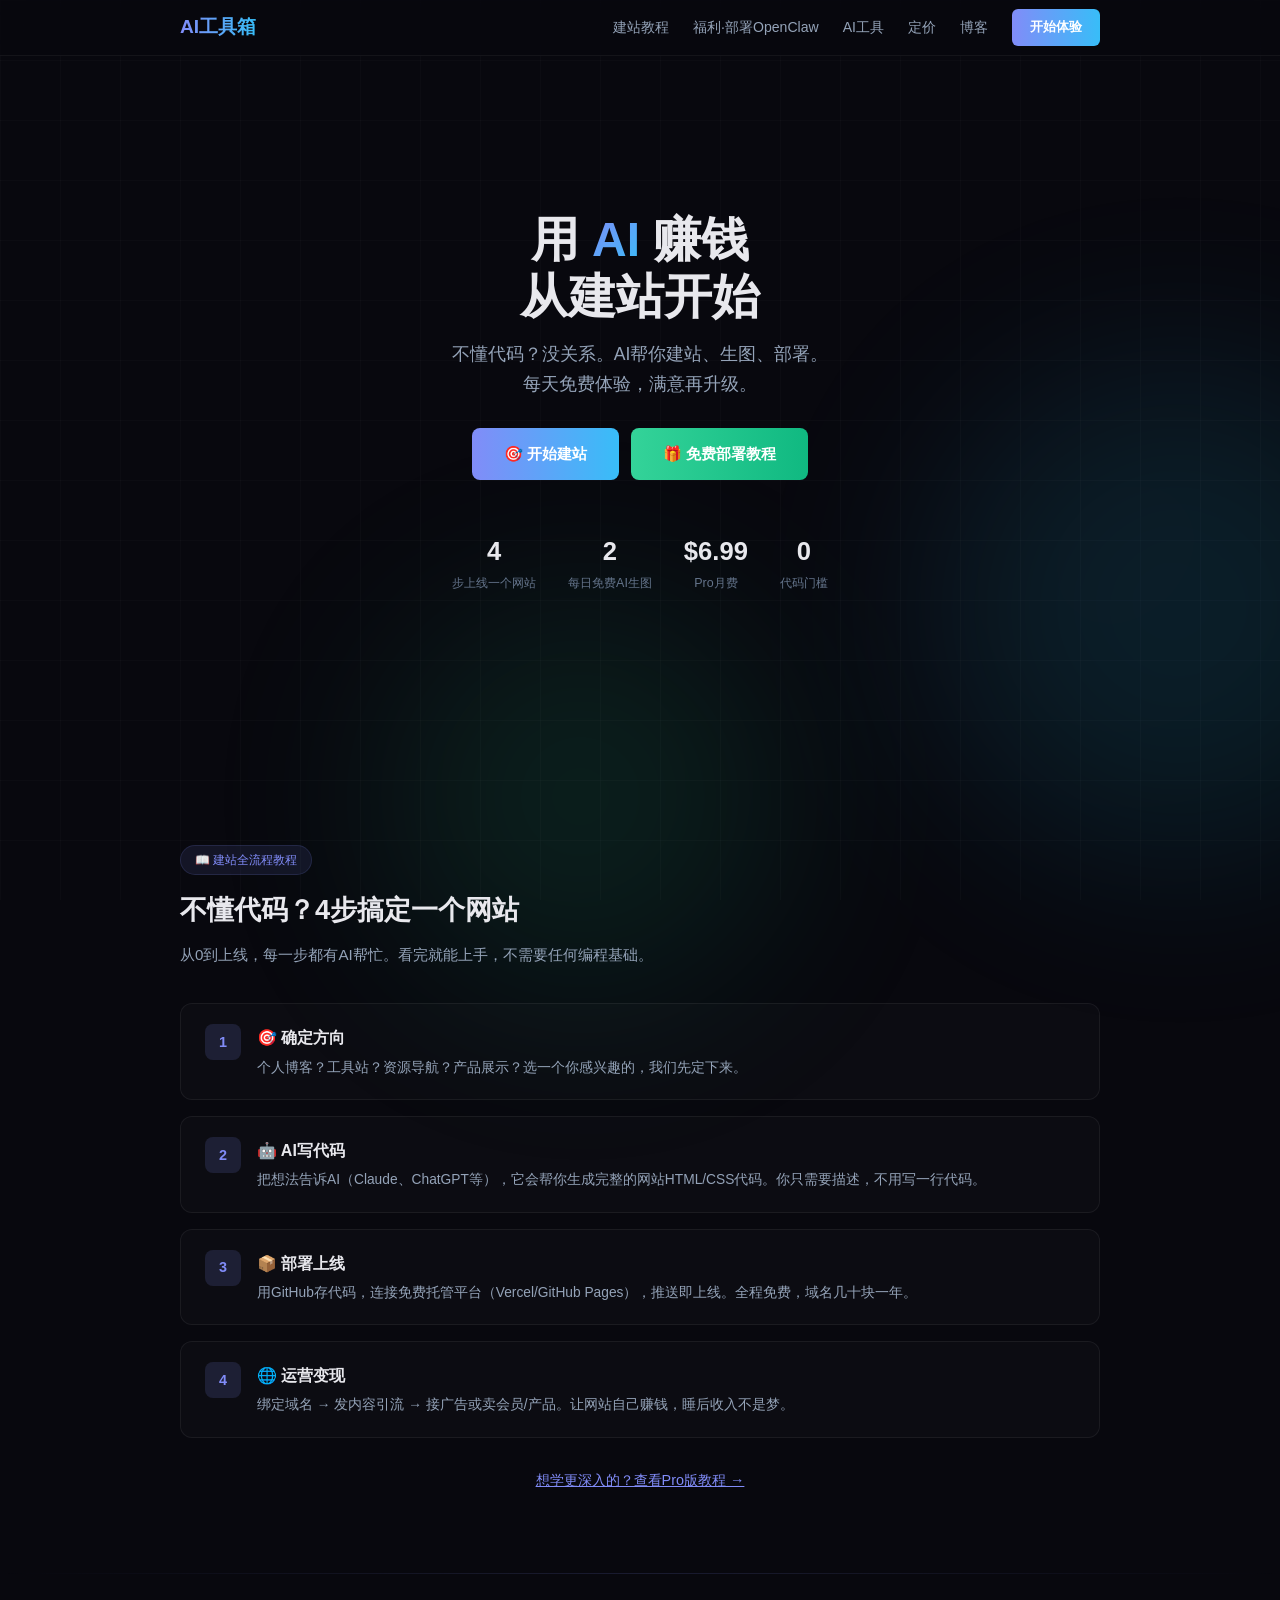
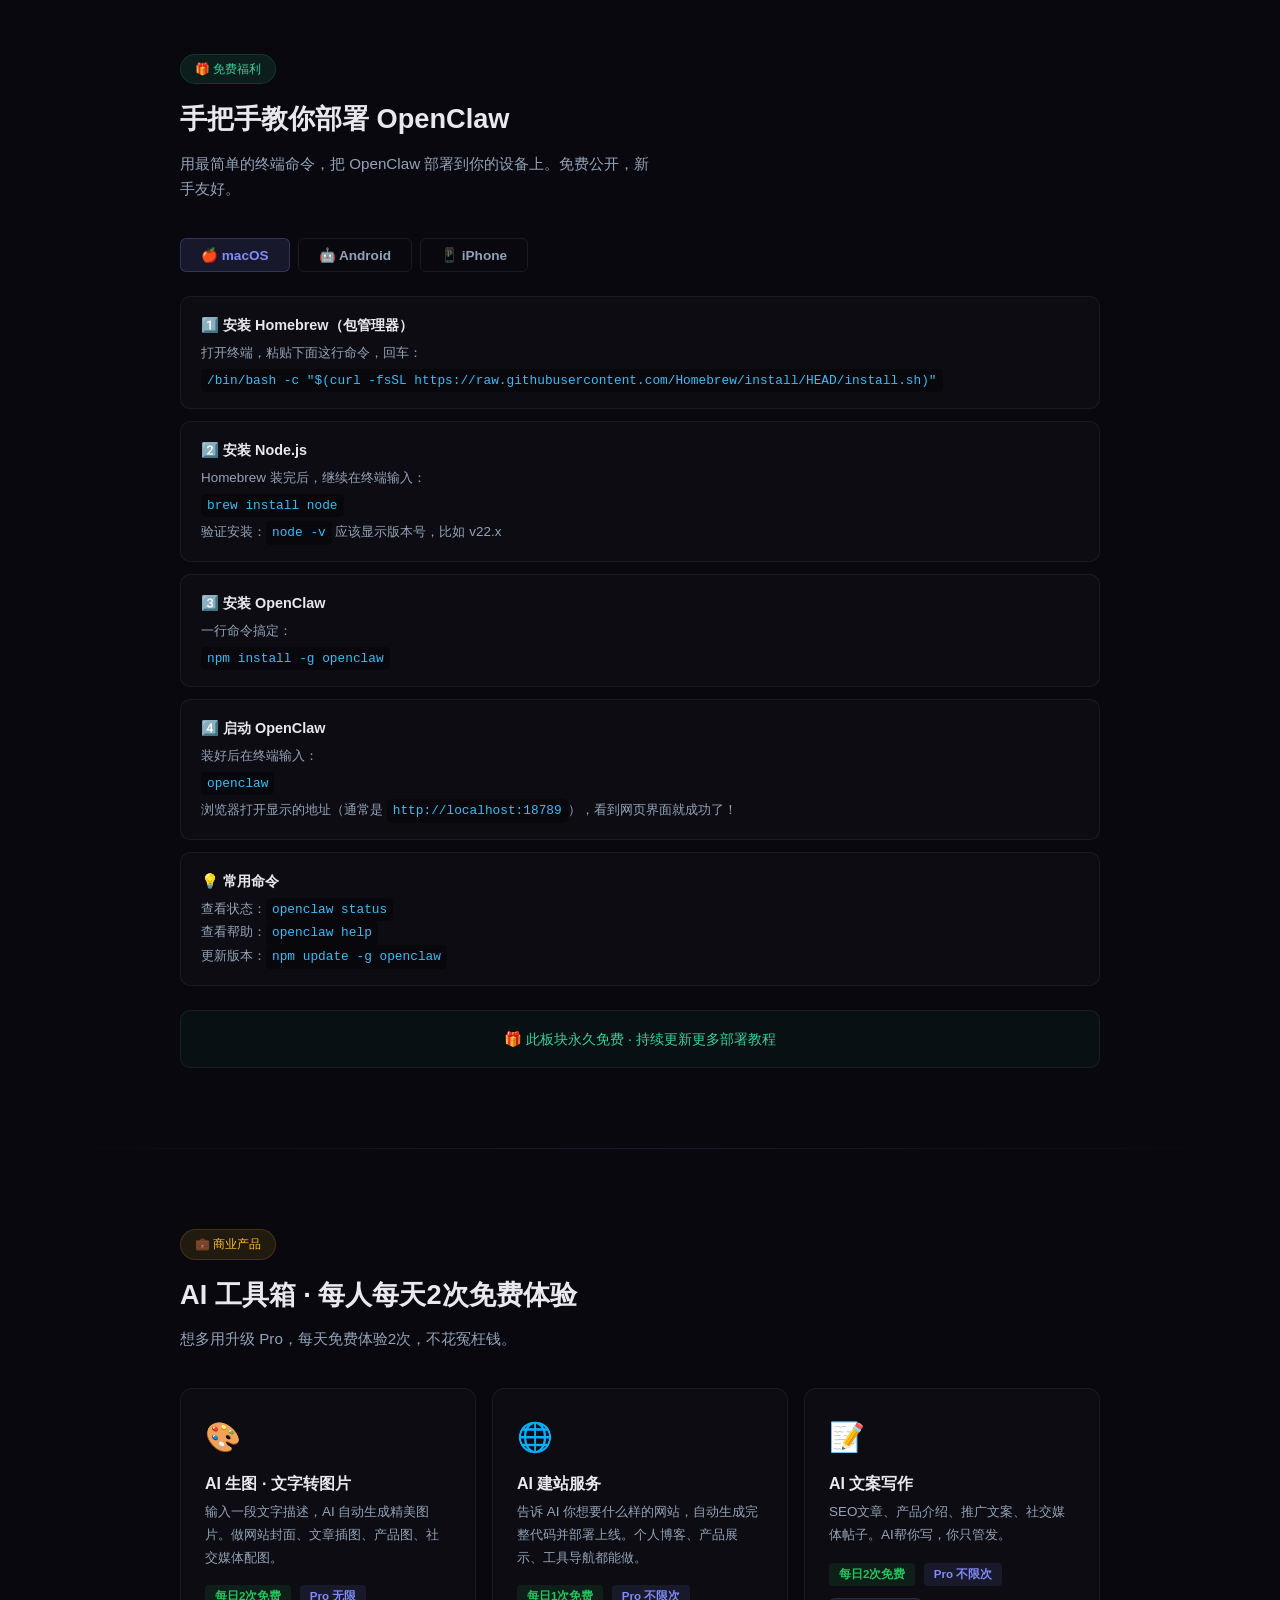
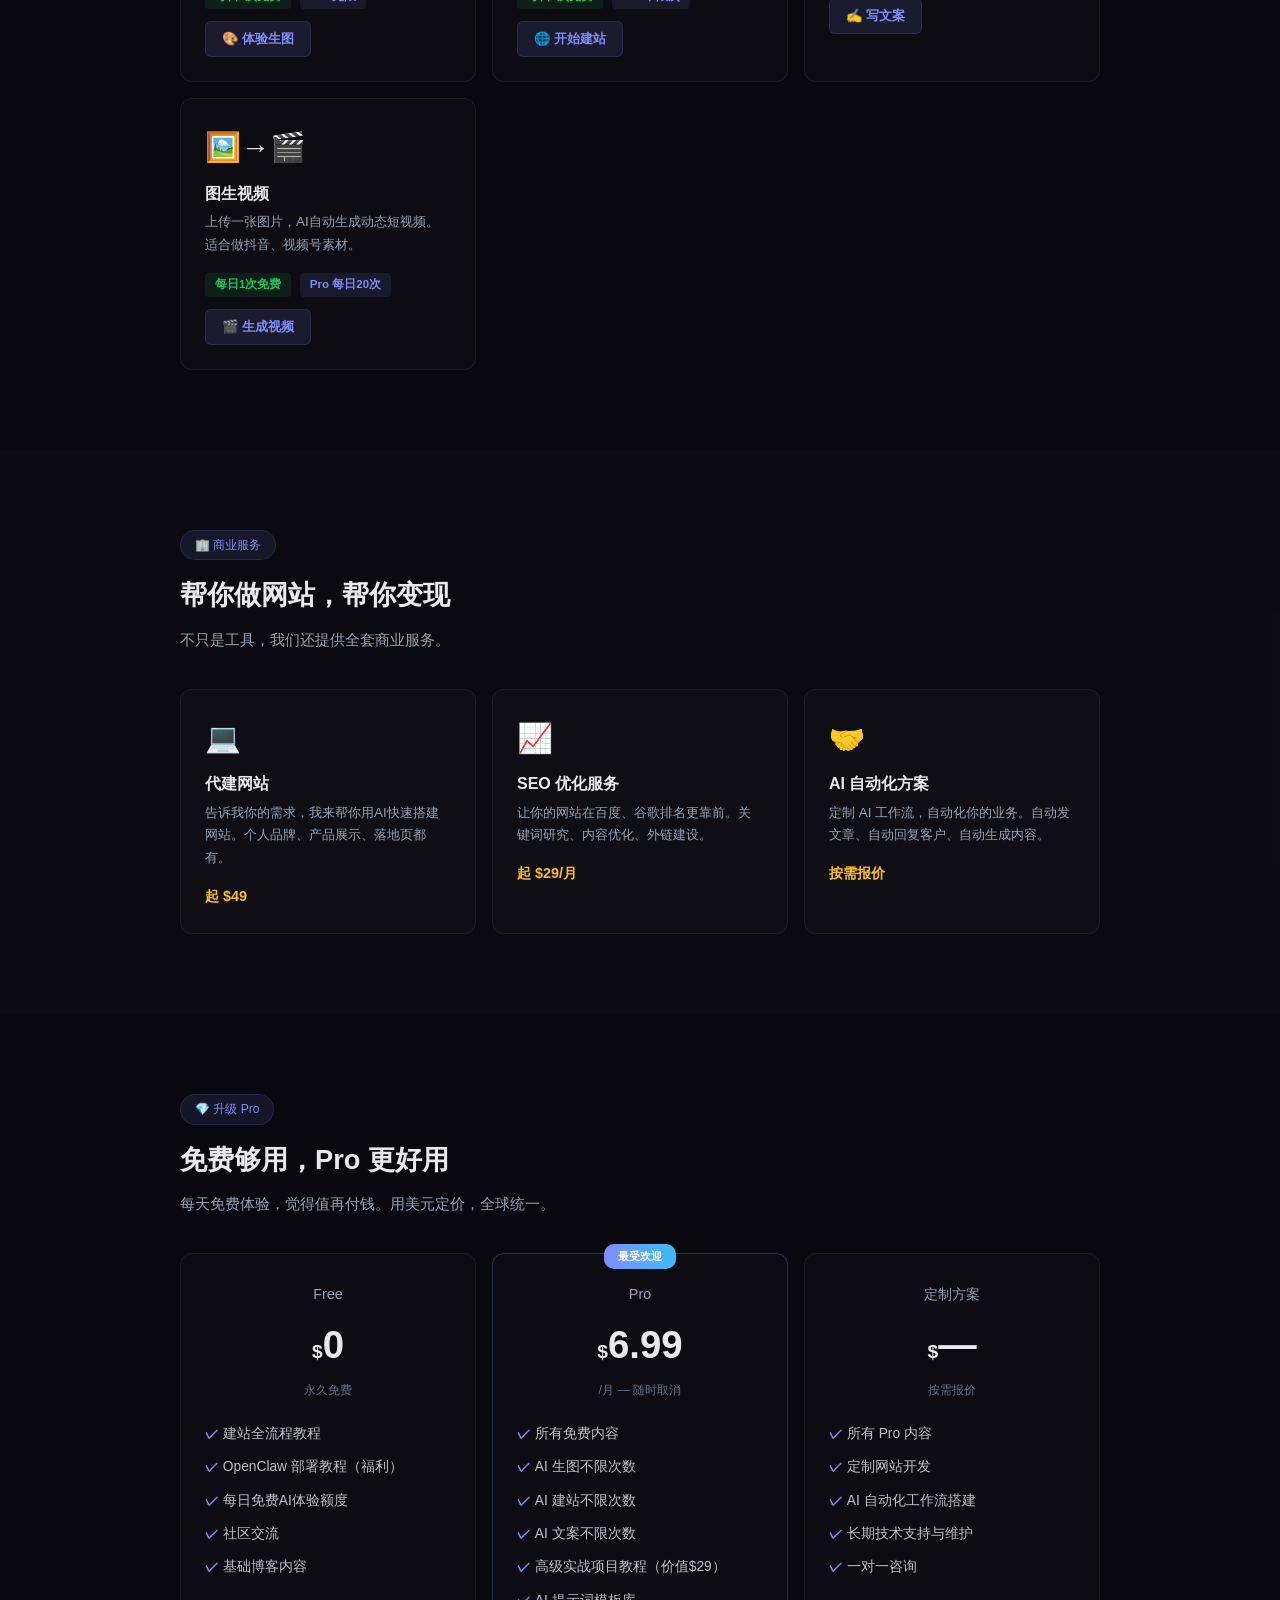
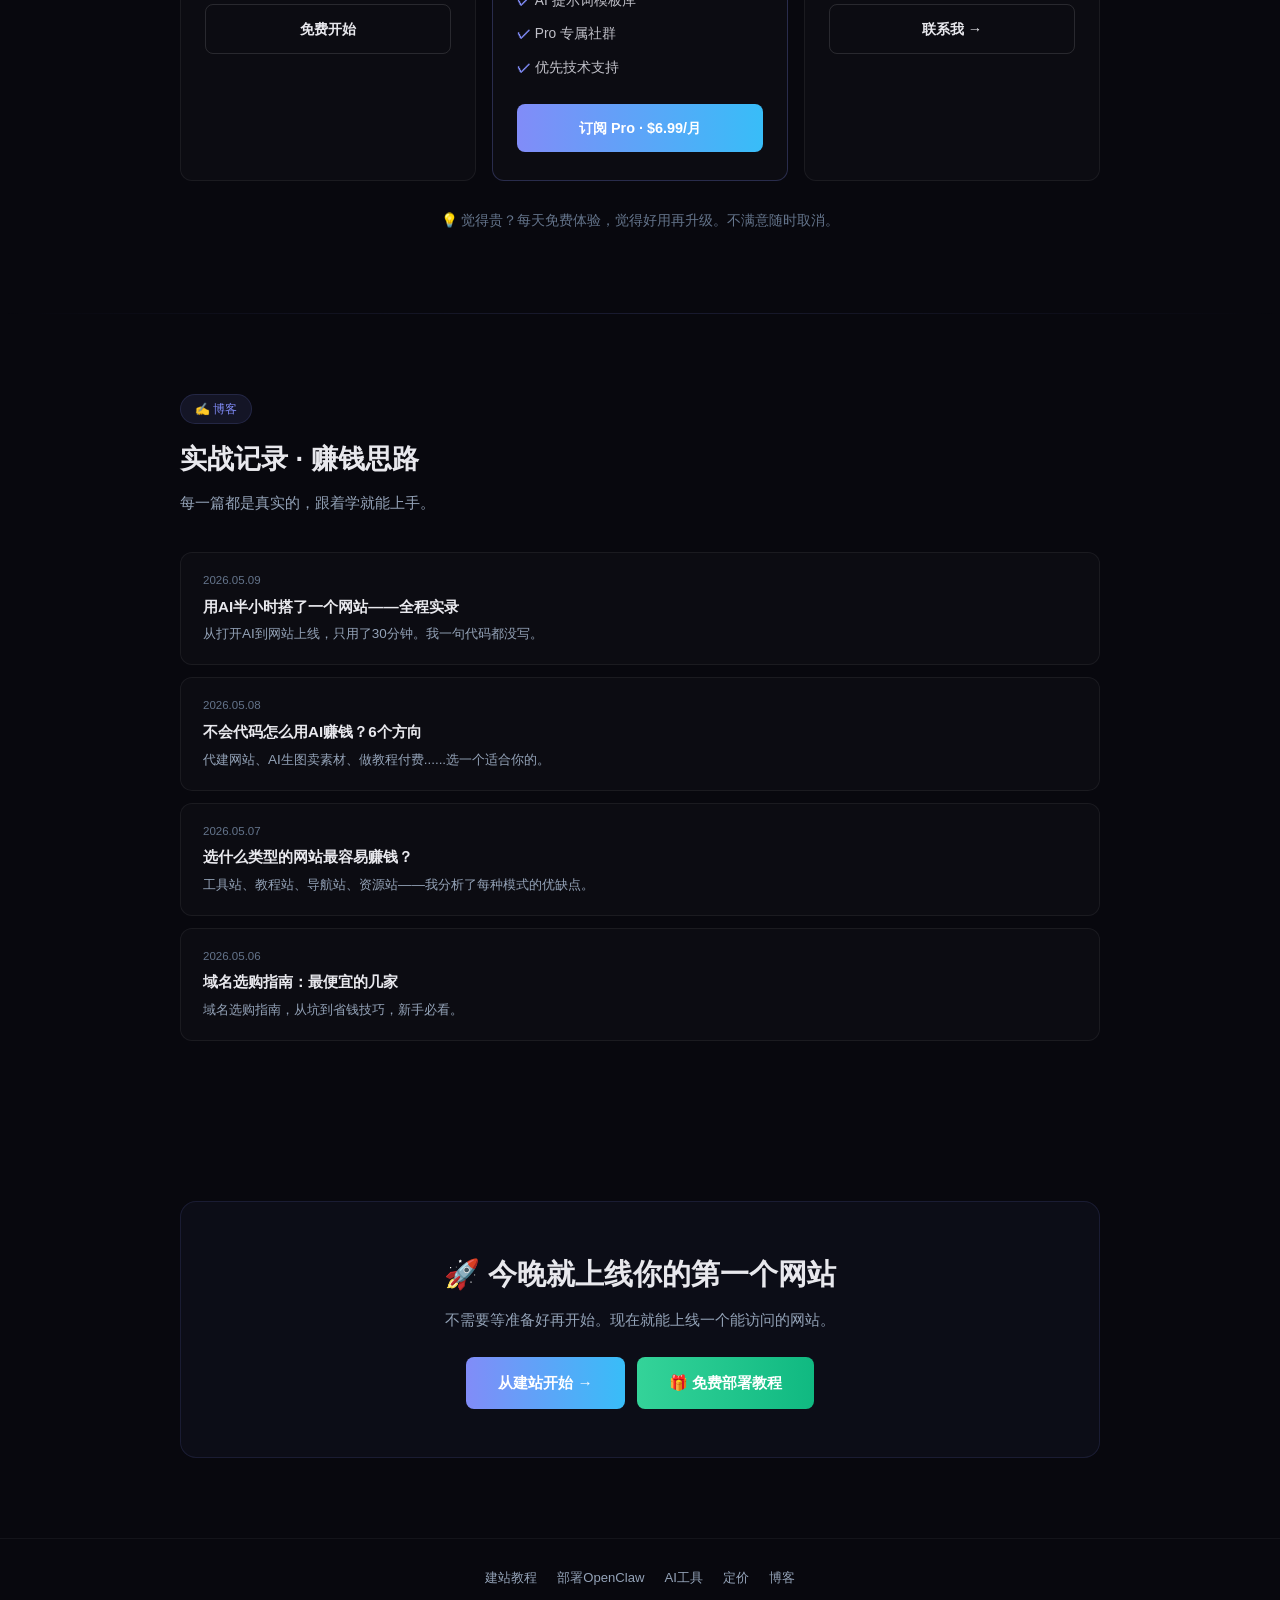
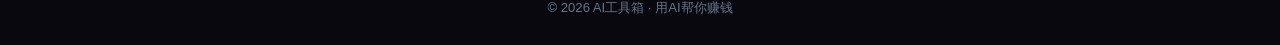
==== index.html @ cc139e33 "🚀 全面改版：多板块产品站 + 免费OpenClaw教程 + AI生图工具 + $6.99定价" ====
<!DOCTYPE html>
<html lang="zh-CN">
<head>
    <meta charset="UTF-8" />
    <meta name="viewport" content="width=device-width, initial-scale=1.0" />
    <title>AI工具箱 - 建站·生图·部署，AI帮你搞定</title>
    <meta name="description" content="用AI做网站、AI生图、部署教程。不懂代码也能搞，每天免费体验。" />
    <style>
        * { margin:0; padding:0; box-sizing:border-box; }
        html { scroll-behavior:smooth; }
        body {
            font-family: -apple-system, BlinkMacSystemFont, "Segoe UI", Roboto, sans-serif;
            background: #08080e;
            color: #e8e8ed;
            line-height: 1.7;
            overflow-x: hidden;
        }

        /* ===== PARALLAX BG ===== */
        .parallax-layer {
            position: fixed; top:0; left:0; right:0; bottom:0;
            z-index: -1;
            pointer-events: none;
        }
        .parallax-layer .bg-orb {
            position: absolute;
            border-radius: 50%;
            filter: blur(100px);
            opacity: 0.12;
            transition: transform 0.1s ease-out;
        }
        .parallax-layer .bg-orb:nth-child(1) {
            width: 600px; height: 600px;
            background: linear-gradient(135deg, #818cf8, #6366f1);
            top: -200px; left: -200px;
        }
        .parallax-layer .bg-orb:nth-child(2) {
            width: 500px; height: 500px;
            background: linear-gradient(135deg, #38bdf8, #06b6d4);
            top: 40%; right: -150px;
        }
        .parallax-layer .bg-orb:nth-child(3) {
            width: 400px; height: 400px;
            background: linear-gradient(135deg, #34d399, #10b981);
            bottom: -100px; left: 30%;
        }
        .parallax-layer .bg-grid {
            position: absolute;
            inset: 0;
            background-image:
                linear-gradient(rgba(255,255,255,0.02) 1px, transparent 1px),
                linear-gradient(90deg, rgba(255,255,255,0.02) 1px, transparent 1px);
            background-size: 60px 60px;
        }

        .container { max-width: 960px; margin:0 auto; padding:0 20px; }

        /* ===== NAV ===== */
        nav {
            position:fixed; top:0; left:0; right:0; z-index:100;
            background: rgba(8,8,14,0.8); backdrop-filter:blur(14px);
            border-bottom: 1px solid rgba(255,255,255,0.05);
            height: 56px; display:flex; align-items:center;
        }
        nav .container { display:flex; justify-content:space-between; align-items:center; width:100%; }
        .logo {
            font-size:1.2rem; font-weight:700;
            background:linear-gradient(90deg,#818cf8,#38bdf8);
            -webkit-background-clip:text; -webkit-text-fill-color:transparent;
        }
        .nav-toggle { display:none; background:none; border:none; color:#e8e8ed; font-size:1.4rem; cursor:pointer; }
        nav .links { display:flex; gap:24px; align-items:center; }
        nav .links a {
            color:#94a3b8; text-decoration:none; font-size:.88rem; transition:color .2s;
        }
        nav .links a:hover { color:#e8e8ed; }
        nav .links .btn-sm {
            background:linear-gradient(90deg,#818cf8,#38bdf8); color:#fff;
            padding:7px 18px; border-radius:6px; font-weight:600; font-size:.82rem;
        }

        /* ===== HERO ===== */
        .hero {
            min-height: 85vh;
            display:flex; align-items:center; justify-content:center;
            text-align:center;
            padding: 100px 0 60px;
        }
        .hero h1 {
            font-size: 3rem; font-weight:800; line-height:1.2;
            max-width:700px; margin:0 auto 14px;
        }
        .hero h1 span {
            background:linear-gradient(135deg,#818cf8,#38bdf8);
            -webkit-background-clip:text; -webkit-text-fill-color:transparent;
        }
        .hero p {
            font-size:1.1rem; color:#94a3b8;
            max-width:520px; margin:0 auto 28px;
        }
        .hero .btns { display:flex; gap:12px; justify-content:center; flex-wrap:wrap; }
        .btn-primary {
            background:linear-gradient(90deg,#818cf8,#38bdf8); color:#fff;
            padding:13px 32px; border-radius:8px; text-decoration:none;
            font-weight:600; font-size:.95rem; display:inline-block;
            transition:opacity .2s,transform .15s; border:none; cursor:pointer;
        }
        .btn-primary:hover { opacity:.9; transform:translateY(-1px); }
        .btn-outline {
            border:1px solid rgba(255,255,255,.12); color:#e8e8ed;
            padding:13px 32px; border-radius:8px; text-decoration:none;
            font-weight:600; font-size:.95rem; display:inline-block;
            transition:border-color .2s;
        }
        .btn-outline:hover { border-color:rgba(129,140,248,.4); }
        .btn-green {
            background:linear-gradient(90deg,#34d399,#10b981); color:#fff;
            padding:13px 32px; border-radius:8px; text-decoration:none;
            font-weight:600; font-size:.95rem; display:inline-block;
            transition:opacity .2s,transform .15s;
        }
        .btn-green:hover { opacity:.9; transform:translateY(-1px); }

        .hero-hint {
            margin-top:50px;
            display:flex; gap:32px; justify-content:center; flex-wrap:wrap;
        }
        .hero-hint div { text-align:center; }
        .hero-hint .num { font-size:1.6rem; font-weight:700; }
        .hero-hint .lbl { font-size:.78rem; color:#64748b; }

        /* ===== SECTIONS ===== */
        section { padding:80px 0; }
        .section-tag {
            display:inline-block;
            background:rgba(129,140,248,.1); border:1px solid rgba(129,140,248,.15);
            color:#818cf8; padding:4px 14px; border-radius:16px;
            font-size:.75rem; margin-bottom:12px;
        }
        .section-tag.green {
            background:rgba(52,211,153,.1); border-color:rgba(52,211,153,.15);
            color:#34d399;
        }
        .section-tag.amber {
            background:rgba(251,191,36,.1); border-color:rgba(251,191,36,.15);
            color:#fbbf24;
        }
        .section-title { font-size:1.7rem; font-weight:700; margin-bottom:8px; }
        .section-sub { color:#94a3b8; font-size:.95rem; max-width:480px; margin-bottom:36px; }

        /* ===== TUTORIAL STEPS ===== */
        .tut-steps { display:flex; flex-direction:column; gap:16px; }
        .tut-step {
            display:flex; gap:16px; align-items:flex-start;
            background:rgba(255,255,255,.02);
            border:1px solid rgba(255,255,255,.06);
            border-radius:12px; padding:20px 24px;
            transition:border-color .25s;
        }
        .tut-step:hover { border-color:rgba(129,140,248,.25); }
        .tut-step .step-num {
            width:36px; height:36px; min-width:36px;
            display:flex; align-items:center; justify-content:center;
            background:rgba(129,140,248,.15); color:#818cf8;
            border-radius:8px; font-weight:700; font-size:.9rem;
        }
        .tut-step .step-body h3 { font-size:1rem; margin-bottom:4px; }
        .tut-step .step-body p { font-size:.86rem; color:#94a3b8; }

        /* ===== FREE OPENCLAW SECTION ===== */
        .platform-tabs {
            display:flex; gap:8px; margin-bottom:24px;
        }
        .platform-tab {
            padding:8px 20px; border-radius:6px; cursor:pointer;
            border:1px solid rgba(255,255,255,.08);
            color:#94a3b8; font-size:.85rem; font-weight:600;
            background:transparent; transition:all .2s;
        }
        .platform-tab.active {
            background:rgba(129,140,248,.12);
            border-color:rgba(129,140,248,.25);
            color:#818cf8;
        }
        .platform-tab:hover { border-color:rgba(129,140,248,.2); }
        .platform-content { display:none; }
        .platform-content.active { display:block; }

        .guide-step {
            background:rgba(255,255,255,.02);
            border:1px solid rgba(255,255,255,.06);
            border-radius:10px; padding:16px 20px; margin-bottom:12px;
        }
        .guide-step h4 { font-size:.9rem; margin-bottom:4px; }
        .guide-step p { font-size:.84rem; color:#94a3b8; }
        .guide-step code {
            display:inline-block;
            background:rgba(0,0,0,.3); color:#38bdf8;
            padding:1px 6px; border-radius:4px;
            font-size:.8rem; font-family:"SF Mono","Fira Code",monospace;
        }

        /* ===== AI TOOLS ===== */
        .tools-grid { display:grid; grid-template-columns:repeat(auto-fill,minmax(280px,1fr)); gap:16px; }
        .tool-card {
            background:rgba(255,255,255,.02); border:1px solid rgba(255,255,255,.06);
            border-radius:12px; padding:24px;
            transition:border-color .25s,transform .2s;
        }
        .tool-card:hover { border-color:rgba(129,140,248,.25); transform:translateY(-2px); }
        .tool-card .ico { font-size:1.8rem; margin-bottom:8px; }
        .tool-card h3 { font-size:1rem; margin-bottom:4px; }
        .tool-card p { font-size:.84rem; color:#94a3b8; margin-bottom:12px; }
        .tool-card .free-badge {
            display:inline-block; background:rgba(34,197,94,.1);
            color:#22c55e; padding:2px 10px; border-radius:4px;
            font-size:.72rem; font-weight:600;
        }
        .tool-card .limit-badge {
            display:inline-block; background:rgba(251,191,36,.1);
            color:#fbbf24; padding:2px 10px; border-radius:4px;
            font-size:.72rem; font-weight:600;
        }
        .tool-card .paid-badge {
            display:inline-block; background:rgba(129,140,248,.1);
            color:#818cf8; padding:2px 10px; border-radius:4px;
            font-size:.72rem; font-weight:600;
        }
        .tool-card .btn-sm-card {
            display:inline-block; padding:6px 16px; border-radius:6px;
            font-size:.82rem; font-weight:600; text-decoration:none;
            background:rgba(129,140,248,.12); color:#818cf8;
            border:1px solid rgba(129,140,248,.15);
            transition:all .2s;
        }
        .tool-card .btn-sm-card:hover {
            background:rgba(129,140,248,.2);
        }

        /* ===== PRICING ===== */
        .pricing-grid { display:grid; grid-template-columns:repeat(auto-fill,minmax(260px,1fr)); gap:16px; }
        .price-card {
            background:rgba(255,255,255,.02); border:1px solid rgba(255,255,255,.06);
            border-radius:12px; padding:28px 24px; text-align:center;
            transition:border-color .25s;
        }
        .price-card.featured {
            border-color:rgba(129,140,248,.25);
            position:relative;
        }
        .price-card.featured::before {
            content:"最受欢迎";
            position:absolute; top:-10px; left:50%; transform:translateX(-50%);
            background:linear-gradient(90deg,#818cf8,#38bdf8); color:#fff;
            padding:3px 14px; border-radius:10px; font-size:.7rem; font-weight:600;
        }
        .price-card .pname { font-size:.9rem; color:#94a3b8; margin-bottom:6px; }
        .price-card .pprice { font-size:2.4rem; font-weight:800; margin-bottom:2px; }
        .price-card .pprice .currency { font-size:1.2rem; font-weight:600; }
        .price-card .pperiod { font-size:.78rem; color:#64748b; margin-bottom:16px; }
        .price-card ul { list-style:none; text-align:left; margin-bottom:20px; }
        .price-card ul li { padding:5px 0; font-size:.86rem; color:#c0c0c8; }
        .price-card ul li::before { content:"✓ "; color:#818cf8; font-weight:700; }

        /* ===== BLOG PREVIEW ===== */
        .blog-list { display:flex; flex-direction:column; gap:12px; }
        .blog-item {
            background:rgba(255,255,255,.02); border:1px solid rgba(255,255,255,.06);
            border-radius:12px; padding:18px 22px;
            transition:border-color .25s; cursor:pointer;
        }
        .blog-item:hover { border-color:rgba(129,140,248,.25); }
        .blog-item .bdate { font-size:.72rem; color:#64748b; }
        .blog-item h3 { font-size:.95rem; margin:3px 0 4px; }
        .blog-item p { font-size:.84rem; color:#94a3b8; }

        /* ===== CTA ===== */
        .cta-block {
            text-align:center;
            background:rgba(129,140,248,.04); border:1px solid rgba(129,140,248,.12);
            border-radius:16px; padding:48px 24px;
        }
        .cta-block h2 { font-size:1.8rem; margin-bottom:8px; }
        .cta-block p { color:#94a3b8; max-width:420px; margin:0 auto 24px; font-size:.95rem; }

        /* ===== FOOTER ===== */
        footer { border-top:1px solid rgba(255,255,255,.05); padding:28px 0; text-align:center; font-size:.82rem; color:#64748b; }
        footer .footer-links { display:flex; gap:20px; justify-content:center; margin-bottom:8px; flex-wrap:wrap; }
        footer .footer-links a { color:#94a3b8; text-decoration:none; font-size:.82rem; }
        footer .footer-links a:hover { color:#e8e8ed; }

        /* ===== DIVIDER ===== */
        .section-divider {
            border:none; height:1px;
            background:linear-gradient(90deg,transparent,rgba(129,140,248,.15),transparent);
            margin:0;
        }

        @media(max-width:640px) {
            .hero h1 { font-size:2rem; }
            .hero .btns { flex-direction:column; align-items:stretch; }
            .hero .btns a { text-align:center; }
            .tools-grid,.pricing-grid { grid-template-columns:1fr; }
            nav .links { display:none; flex-direction:column; position:absolute; top:56px; left:0; right:0; background:rgba(8,8,14,.95); padding:16px 20px; border-bottom:1px solid rgba(255,255,255,.06); }
            nav .links.open { display:flex; }
            .nav-toggle { display:block; }
        }
    </style>
</head>
<body>

<!-- Parallax BG -->
<div class="parallax-layer" id="parallax">
    <div class="bg-grid"></div>
    <div class="bg-orb"></div>
    <div class="bg-orb"></div>
    <div class="bg-orb"></div>
</div>

<!-- NAV -->
<nav>
    <div class="container">
        <div class="logo">AI工具箱</div>
        <button class="nav-toggle" onclick="document.querySelector('nav .links').classList.toggle('open')">☰</button>
        <div class="links">
            <a href="#build">建站教程</a>
            <a href="#openclaw">福利·部署OpenClaw</a>
            <a href="#tools">AI工具</a>
            <a href="#pricing">定价</a>
            <a href="#blog">博客</a>
            <a href="#cta" class="btn-sm">开始体验</a>
        </div>
    </div>
</nav>

<!-- HERO -->
<section class="hero">
    <div class="container">
        <h1>用 <span>AI</span> 赚钱<br />从建站开始</h1>
        <p>不懂代码？没关系。AI帮你建站、生图、部署。<br />每天免费体验，满意再升级。</p>
        <div class="btns">
            <a href="#build" class="btn-primary">🎯 开始建站</a>
            <a href="#openclaw" class="btn-green">🎁 免费部署教程</a>
        </div>
        <div class="hero-hint">
            <div><div class="num">4</div><div class="lbl">步上线一个网站</div></div>
            <div><div class="num">2</div><div class="lbl">每日免费AI生图</div></div>
            <div><div class="num">$6.99</div><div class="lbl">Pro月费</div></div>
            <div><div class="num">0</div><div class="lbl">代码门槛</div></div>
        </div>
    </div>
</section>

<!-- ===== SECTION 1: 建站教程 ===== -->
<section id="build">
    <div class="container">
        <div class="section-tag">📖 建站全流程教程</div>
        <h2 class="section-title">不懂代码？4步搞定一个网站</h2>
        <p class="section-sub">从0到上线，每一步都有AI帮忙。看完就能上手，不需要任何编程基础。</p>
        <div class="tut-steps">
            <div class="tut-step">
                <div class="step-num">1</div>
                <div class="step-body">
                    <h3>🎯 确定方向</h3>
                    <p>个人博客？工具站？资源导航？产品展示？选一个你感兴趣的，我们先定下来。</p>
                </div>
            </div>
            <div class="tut-step">
                <div class="step-num">2</div>
                <div class="step-body">
                    <h3>🤖 AI写代码</h3>
                    <p>把想法告诉AI（Claude、ChatGPT等），它会帮你生成完整的网站HTML/CSS代码。你只需要描述，不用写一行代码。</p>
                </div>
            </div>
            <div class="tut-step">
                <div class="step-num">3</div>
                <div class="step-body">
                    <h3>📦 部署上线</h3>
                    <p>用GitHub存代码，连接免费托管平台（Vercel/GitHub Pages），推送即上线。全程免费，域名几十块一年。</p>
                </div>
            </div>
            <div class="tut-step">
                <div class="step-num">4</div>
                <div class="step-body">
                    <h3>🌐 运营变现</h3>
                    <p>绑定域名 → 发内容引流 → 接广告或卖会员/产品。让网站自己赚钱，睡后收入不是梦。</p>
                </div>
            </div>
        </div>
        <div style="text-align:center;margin-top:28px;">
            <a href="#pricing" style="color:#818cf8;font-size:.9rem;">想学更深入的？查看Pro版教程 →</a>
        </div>
    </div>
</section>

<hr class="section-divider" />

<!-- ===== SECTION 2: 免费福利 - OpenClaw 部署教程 ===== -->
<section id="openclaw">
    <div class="container">
        <div class="section-tag green">🎁 免费福利</div>
        <h2 class="section-title">手把手教你部署 OpenClaw</h2>
        <p class="section-sub">用最简单的终端命令，把 OpenClaw 部署到你的设备上。免费公开，新手友好。</p>

        <div class="platform-tabs">
            <button class="platform-tab active" onclick="switchPlatform('mac')">🍎 macOS</button>
            <button class="platform-tab" onclick="switchPlatform('android')">🤖 Android</button>
            <button class="platform-tab" onclick="switchPlatform('iphone')">📱 iPhone</button>
        </div>

        <!-- macOS -->
        <div class="platform-content active" id="platform-mac">
            <div class="guide-step">
                <h4>1️⃣ 安装 Homebrew（包管理器）</h4>
                <p>打开终端，粘贴下面这行命令，回车：</p>
                <code>/bin/bash -c "$(curl -fsSL https://raw.githubusercontent.com/Homebrew/install/HEAD/install.sh)"</code>
            </div>
            <div class="guide-step">
                <h4>2️⃣ 安装 Node.js</h4>
                <p>Homebrew 装完后，继续在终端输入：</p>
                <code>brew install node</code>
                <p style="margin-top:4px;">验证安装：<code>node -v</code> 应该显示版本号，比如 v22.x</p>
            </div>
            <div class="guide-step">
                <h4>3️⃣ 安装 OpenClaw</h4>
                <p>一行命令搞定：</p>
                <code>npm install -g openclaw</code>
            </div>
            <div class="guide-step">
                <h4>4️⃣ 启动 OpenClaw</h4>
                <p>装好后在终端输入：</p>
                <code>openclaw</code>
                <p style="margin-top:4px;">浏览器打开显示的地址（通常是 <code>http://localhost:18789</code>），看到网页界面就成功了！</p>
            </div>
            <div class="guide-step">
                <h4>💡 常用命令</h4>
                <p>查看状态：<code>openclaw status</code></p>
                <p>查看帮助：<code>openclaw help</code></p>
                <p>更新版本：<code>npm update -g openclaw</code></p>
            </div>
        </div>

        <!-- Android -->
        <div class="platform-content" id="platform-android">
            <div class="guide-step">
                <h4>1️⃣ 安装 Termux</h4>
                <p>打开手机浏览器，去 F-Droid 搜索安装 Termux（不要从Google Play装，那个版本太旧）。</p>
            </div>
            <div class="guide-step">
                <h4>2️⃣ 更新包管理器</h4>
                <p>打开 Termux，输入：</p>
                <code>pkg update && pkg upgrade -y</code>
            </div>
            <div class="guide-step">
                <h4>3️⃣ 安装 Node.js</h4>
                <p>继续在 Termux 里输入：</p>
                <code>pkg install nodejs -y</code>
            </div>
            <div class="guide-step">
                <h4>4️⃣ 安装 OpenClaw</h4>
                <code>npm install -g openclaw</code>
            </div>
            <div class="guide-step">
                <h4>5️⃣ 启动</h4>
                <code>openclaw</code>
                <p style="margin-top:4px;">手机上会显示本地地址，在浏览器打开就能用了。建议搭配 <code>tmux</code> 让它在后台运行。</p>
            </div>
        </div>

        <!-- iPhone -->
        <div class="platform-content" id="platform-iphone">
            <div class="guide-step">
                <h4>1️⃣ 安装 iSH（终端模拟器）</h4>
                <p>去 App Store 搜索 <strong>iSH Shell</strong>，免费下载安装。这是 iPhone 上最好用的终端。</p>
            </div>
            <div class="guide-step">
                <h4>2️⃣ 更新软件源</h4>
                <p>打开 iSH，输入：</p>
                <code>apk update && apk upgrade</code>
            </div>
            <div class="guide-step">
                <h4>3️⃣ 安装 Node.js</h4>
                <code>apk add nodejs npm</code>
            </div>
            <div class="guide-step">
                <h4>4️⃣ 安装 OpenClaw</h4>
                <code>npm install -g openclaw</code>
            </div>
            <div class="guide-step">
                <h4>5️⃣ 启动</h4>
                <code>openclaw</code>
                <p style="margin-top:4px;">在 iPhone 的 Safari 浏览器打开显示的地址，就可以访问了。回到桌面 iSH 会在后台继续运行。</p>
            </div>
        </div>

        <div style="text-align:center;margin-top:24px;padding:16px;background:rgba(52,211,153,.04);border:1px solid rgba(52,211,153,.1);border-radius:10px;">
            <p style="color:#34d399;font-size:.9rem;">🎁 此板块永久免费 · 持续更新更多部署教程</p>
        </div>
    </div>
</section>

<hr class="section-divider" />

<!-- ===== SECTION 3: AI 生图工具（商业） ===== -->
<section id="tools">
    <div class="container">
        <div class="section-tag amber">💼 商业产品</div>
        <h2 class="section-title">AI 工具箱 · 每人每天2次免费体验</h2>
        <p class="section-sub">想多用升级 Pro，每天免费体验2次，不花冤枉钱。</p>
        <div class="tools-grid">
            <div class="tool-card">
                <div class="ico">🎨</div>
                <h3>AI 生图 · 文字转图片</h3>
                <p>输入一段文字描述，AI 自动生成精美图片。做网站封面、文章插图、产品图、社交媒体配图。</p>
                <span class="free-badge">每日2次免费</span>
                <span class="paid-badge" style="margin-left:4px;">Pro 无限</span>
                <div style="margin-top:12px;"><a href="#" class="btn-sm-card">🎨 体验生图</a></div>
            </div>
            <div class="tool-card">
                <div class="ico">🌐</div>
                <h3>AI 建站服务</h3>
                <p>告诉 AI 你想要什么样的网站，自动生成完整代码并部署上线。个人博客、产品展示、工具导航都能做。</p>
                <span class="free-badge">每日1次免费</span>
                <span class="paid-badge" style="margin-left:4px;">Pro 不限次</span>
                <div style="margin-top:12px;"><a href="#" class="btn-sm-card">🌐 开始建站</a></div>
            </div>
            <div class="tool-card">
                <div class="ico">📝</div>
                <h3>AI 文案写作</h3>
                <p>SEO文章、产品介绍、推广文案、社交媒体帖子。AI帮你写，你只管发。</p>
                <span class="free-badge">每日2次免费</span>
                <span class="paid-badge" style="margin-left:4px;">Pro 不限次</span>
                <div style="margin-top:12px;"><a href="#" class="btn-sm-card">✍️ 写文案</a></div>
            </div>
            <div class="tool-card">
                <div class="ico">🖼️→🎬</div>
                <h3>图生视频</h3>
                <p>上传一张图片，AI自动生成动态短视频。适合做抖音、视频号素材。</p>
                <span class="free-badge">每日1次免费</span>
                <span class="paid-badge" style="margin-left:4px;">Pro 每日20次</span>
                <div style="margin-top:12px;"><a href="#" class="btn-sm-card">🎬 生成视频</a></div>
            </div>
        </div>
    </div>
</section>

<!-- ===== SECTION 4: 商业服务 ===== -->
<section id="services" style="background:rgba(255,255,255,.01);">
    <div class="container">
        <div class="section-tag">🏢 商业服务</div>
        <h2 class="section-title">帮你做网站，帮你变现</h2>
        <p class="section-sub">不只是工具，我们还提供全套商业服务。</p>
        <div style="display:grid;grid-template-columns:repeat(auto-fill,minmax(280px,1fr));gap:16px;">
            <div class="tool-card">
                <div class="ico">💻</div>
                <h3>代建网站</h3>
                <p>告诉我你的需求，我来帮你用AI快速搭建网站。个人品牌、产品展示、落地页都有。</p>
                <div style="margin-top:8px;"><span style="color:#fbbf24;font-size:.9rem;font-weight:600;">起 $49</span></div>
            </div>
            <div class="tool-card">
                <div class="ico">📈</div>
                <h3>SEO 优化服务</h3>
                <p>让你的网站在百度、谷歌排名更靠前。关键词研究、内容优化、外链建设。</p>
                <div style="margin-top:8px;"><span style="color:#fbbf24;font-size:.9rem;font-weight:600;">起 $29/月</span></div>
            </div>
            <div class="tool-card">
                <div class="ico">🤝</div>
                <h3>AI 自动化方案</h3>
                <p>定制 AI 工作流，自动化你的业务。自动发文章、自动回复客户、自动生成内容。</p>
                <div style="margin-top:8px;"><span style="color:#fbbf24;font-size:.9rem;font-weight:600;">按需报价</span></div>
            </div>
        </div>
    </div>
</section>

<!-- ===== SECTION 5: 定价 ===== -->
<section id="pricing">
    <div class="container">
        <div class="section-tag">💎 升级 Pro</div>
        <h2 class="section-title">免费够用，Pro 更好用</h2>
        <p class="section-sub">每天免费体验，觉得值再付钱。用美元定价，全球统一。</p>
        <div class="pricing-grid">
            <!-- Free -->
            <div class="price-card">
                <div class="pname">Free</div>
                <div class="pprice"><span class="currency">$</span>0</div>
                <div class="pperiod">永久免费</div>
                <ul>
                    <li>建站全流程教程</li>
                    <li>OpenClaw 部署教程（福利）</li>
                    <li>每日免费AI体验额度</li>
                    <li>社区交流</li>
                    <li>基础博客内容</li>
                </ul>
                <a href="#openclaw" class="btn-outline" style="display:block;text-align:center;padding:12px;font-size:.9rem;">免费开始</a>
            </div>
            <!-- Pro $6.99 -->
            <div class="price-card featured">
                <div class="pname">Pro</div>
                <div class="pprice"><span class="currency">$</span>6.99</div>
                <div class="pperiod">/月 — 随时取消</div>
                <ul>
                    <li>所有免费内容</li>
                    <li>AI 生图不限次数</li>
                    <li>AI 建站不限次数</li>
                    <li>AI 文案不限次数</li>
                    <li>高级实战项目教程（价值$29）</li>
                    <li>AI 提示词模板库</li>
                    <li>Pro 专属社群</li>
                    <li>优先技术支持</li>
                </ul>
                <a href="#" class="btn-primary" style="display:block;text-align:center;padding:12px;font-size:.9rem;">订阅 Pro · $6.99/月</a>
            </div>
            <!-- Custom -->
            <div class="price-card">
                <div class="pname">定制方案</div>
                <div class="pprice"><span class="currency">$</span>—</div>
                <div class="pperiod">按需报价</div>
                <ul>
                    <li>所有 Pro 内容</li>
                    <li>定制网站开发</li>
                    <li>AI 自动化工作流搭建</li>
                    <li>长期技术支持与维护</li>
                    <li>一对一咨询</li>
                </ul>
                <a href="#" class="btn-outline" style="display:block;text-align:center;padding:12px;font-size:.9rem;">联系我 →</a>
            </div>
        </div>
        <div style="text-align:center;margin-top:28px;">
            <p style="color:#64748b;font-size:.85rem;">
                💡 觉得贵？每天免费体验，觉得好用再升级。不满意随时取消。
            </p>
        </div>
    </div>
</section>

<hr class="section-divider" />

<!-- ===== SECTION 6: 博客 ===== -->
<section id="blog">
    <div class="container">
        <div class="section-tag">✍️ 博客</div>
        <h2 class="section-title">实战记录 · 赚钱思路</h2>
        <p class="section-sub">每一篇都是真实的，跟着学就能上手。</p>
        <div class="blog-list">
            <div class="blog-item">
                <div class="bdate">2026.05.09</div>
                <h3>用AI半小时搭了一个网站——全程实录</h3>
                <p>从打开AI到网站上线，只用了30分钟。我一句代码都没写。</p>
            </div>
            <div class="blog-item">
                <div class="bdate">2026.05.08</div>
                <h3>不会代码怎么用AI赚钱？6个方向</h3>
                <p>代建网站、AI生图卖素材、做教程付费......选一个适合你的。</p>
            </div>
            <div class="blog-item">
                <div class="bdate">2026.05.07</div>
                <h3>选什么类型的网站最容易赚钱？</h3>
                <p>工具站、教程站、导航站、资源站——我分析了每种模式的优缺点。</p>
            </div>
            <div class="blog-item">
                <div class="bdate">2026.05.06</div>
                <h3>域名选购指南：最便宜的几家</h3>
                <p>域名选购指南，从坑到省钱技巧，新手必看。</p>
            </div>
        </div>
    </div>
</section>

<!-- CTA -->
<section id="cta">
    <div class="container">
        <div class="cta-block">
            <h2>🚀 今晚就上线你的第一个网站</h2>
            <p>不需要等准备好再开始。现在就能上线一个能访问的网站。</p>
            <div style="display:flex;gap:12px;justify-content:center;flex-wrap:wrap;">
                <a href="#build" class="btn-primary">从建站开始 →</a>
                <a href="#openclaw" class="btn-green">🎁 免费部署教程</a>
            </div>
        </div>
    </div>
</section>

<footer>
    <div class="footer-links">
        <a href="#build">建站教程</a>
        <a href="#openclaw">部署OpenClaw</a>
        <a href="#tools">AI工具</a>
        <a href="#pricing">定价</a>
        <a href="#blog">博客</a>
    </div>
    <p>© 2026 AI工具箱 · 用AI帮你赚钱</p>
</footer>

<!-- Parallax Scroll JS -->
<script>
    (function() {
        const orbs = document.querySelectorAll('.bg-orb');
        let ticking = false;
        window.addEventListener('scroll', function() {
            if (!ticking) {
                window.requestAnimationFrame(function() {
                    const scrollY = window.scrollY;
                    orbs.forEach((orb, i) => {
                        const speed = 0.05 * (i + 1);
                        orb.style.transform = 'translateY(' + (scrollY * speed) + 'px)';
                    });
                    ticking = false;
                });
                ticking = true;
            }
        });
    })();

    /* Platform Tabs */
    function switchPlatform(name) {
        document.querySelectorAll('.platform-content').forEach(el => el.classList.remove('active'));
        document.querySelectorAll('.platform-tab').forEach(el => el.classList.remove('active'));
        document.getElementById('platform-' + name).classList.add('active');
        document.querySelector('.platform-tab[onclick*="' + name + '"]').classList.add('active');
    }
</script>

</body>
</html>
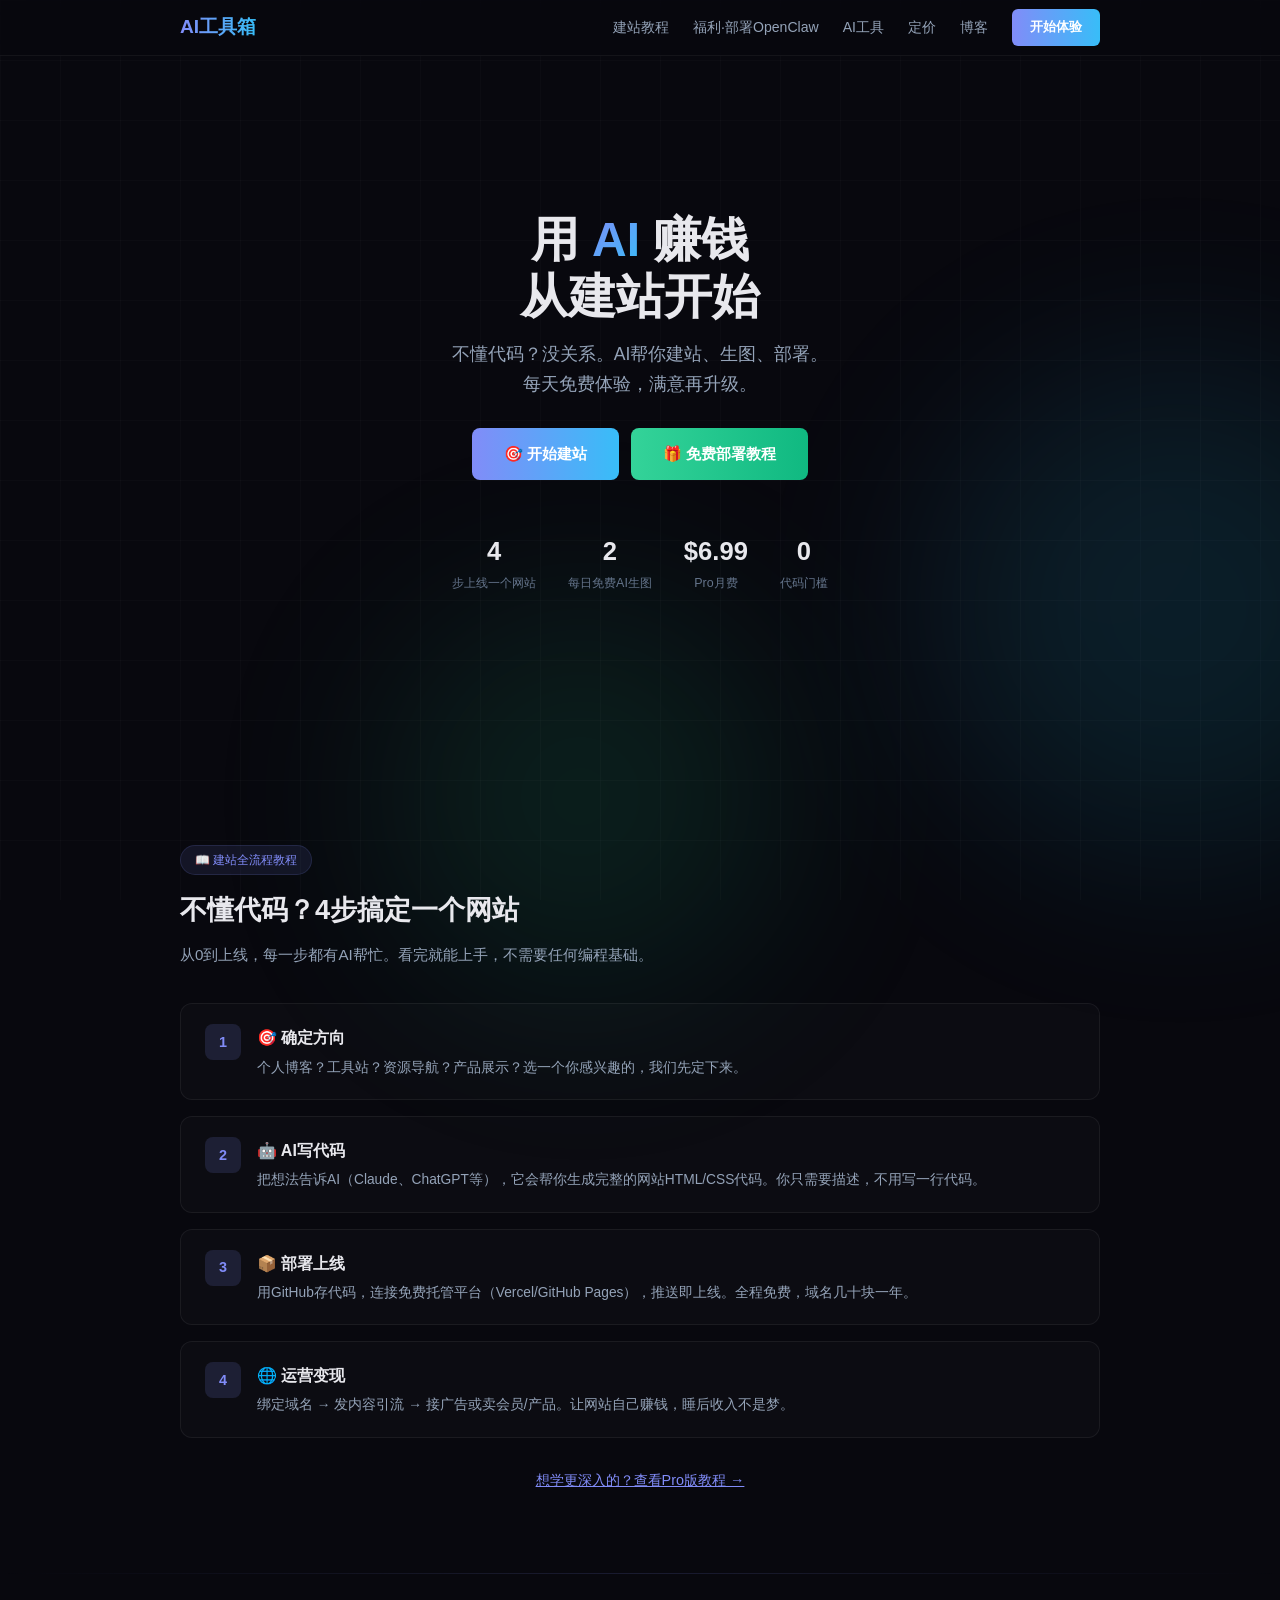
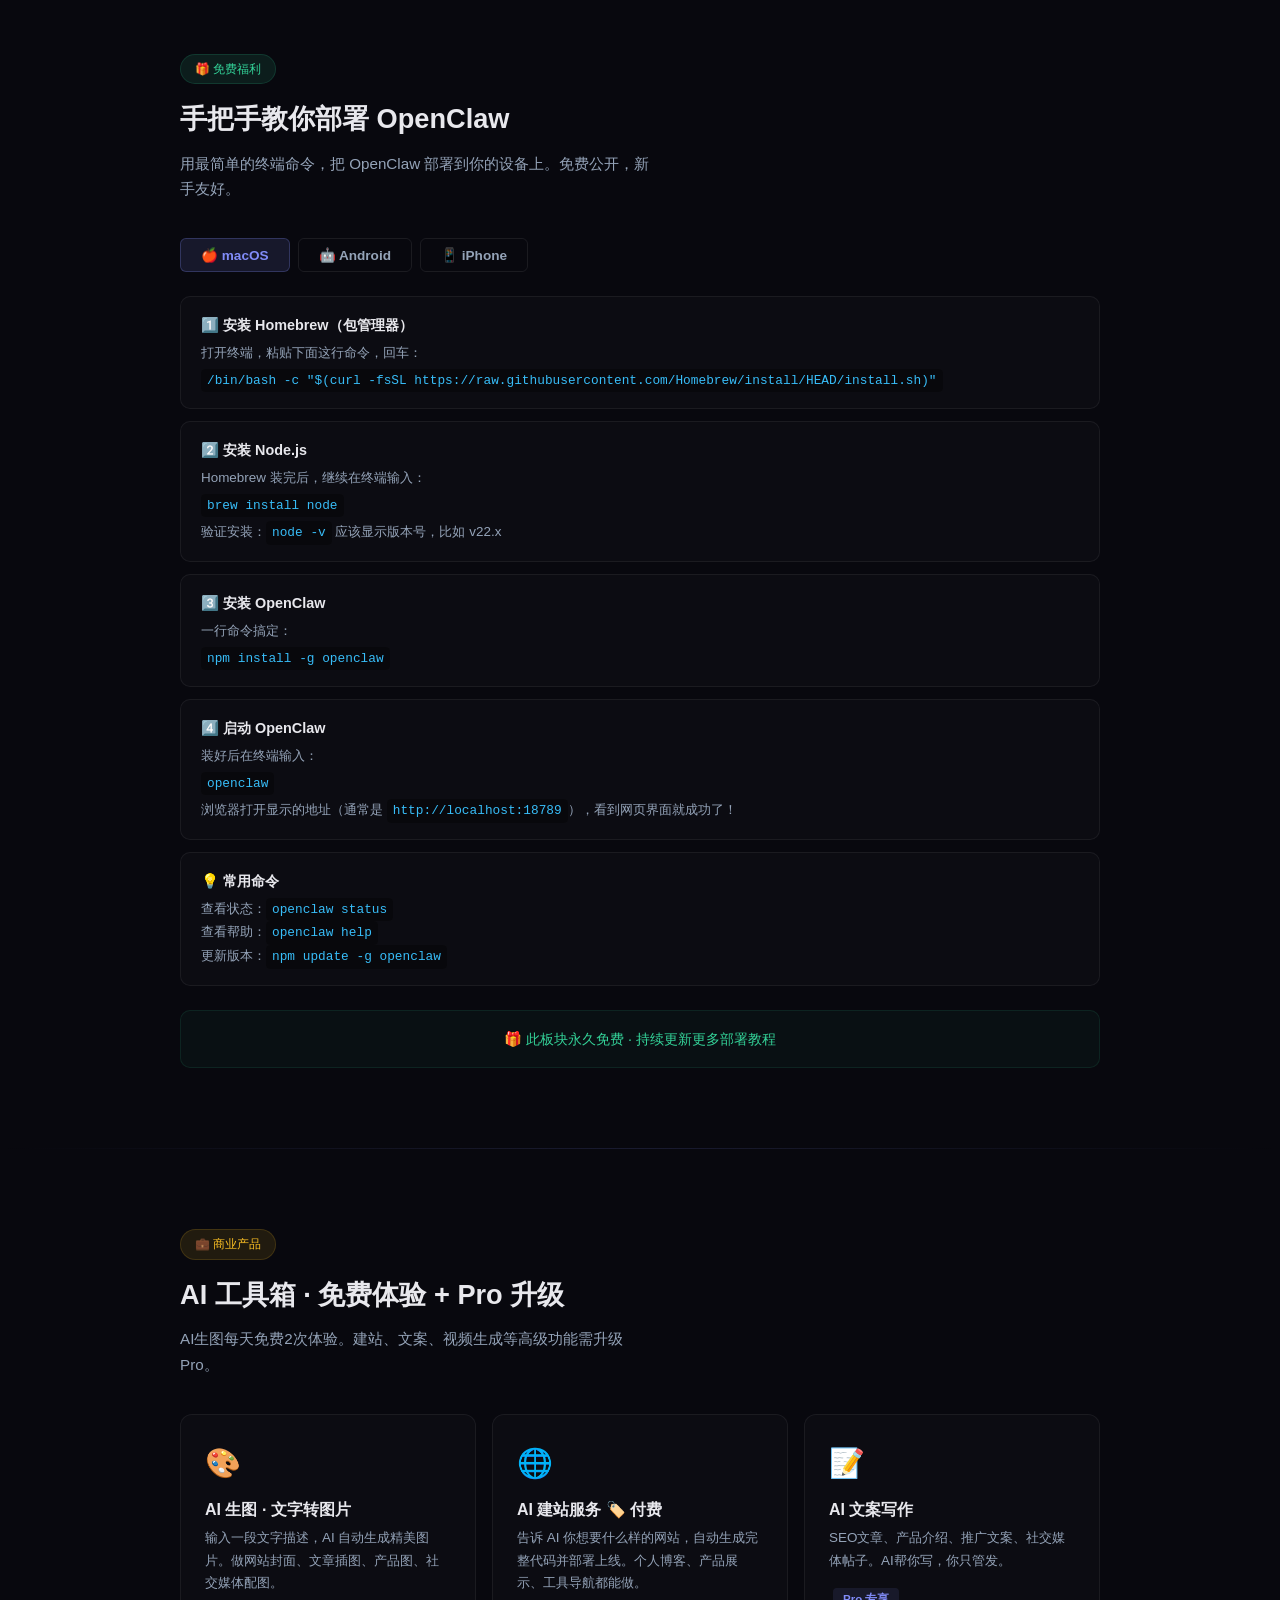
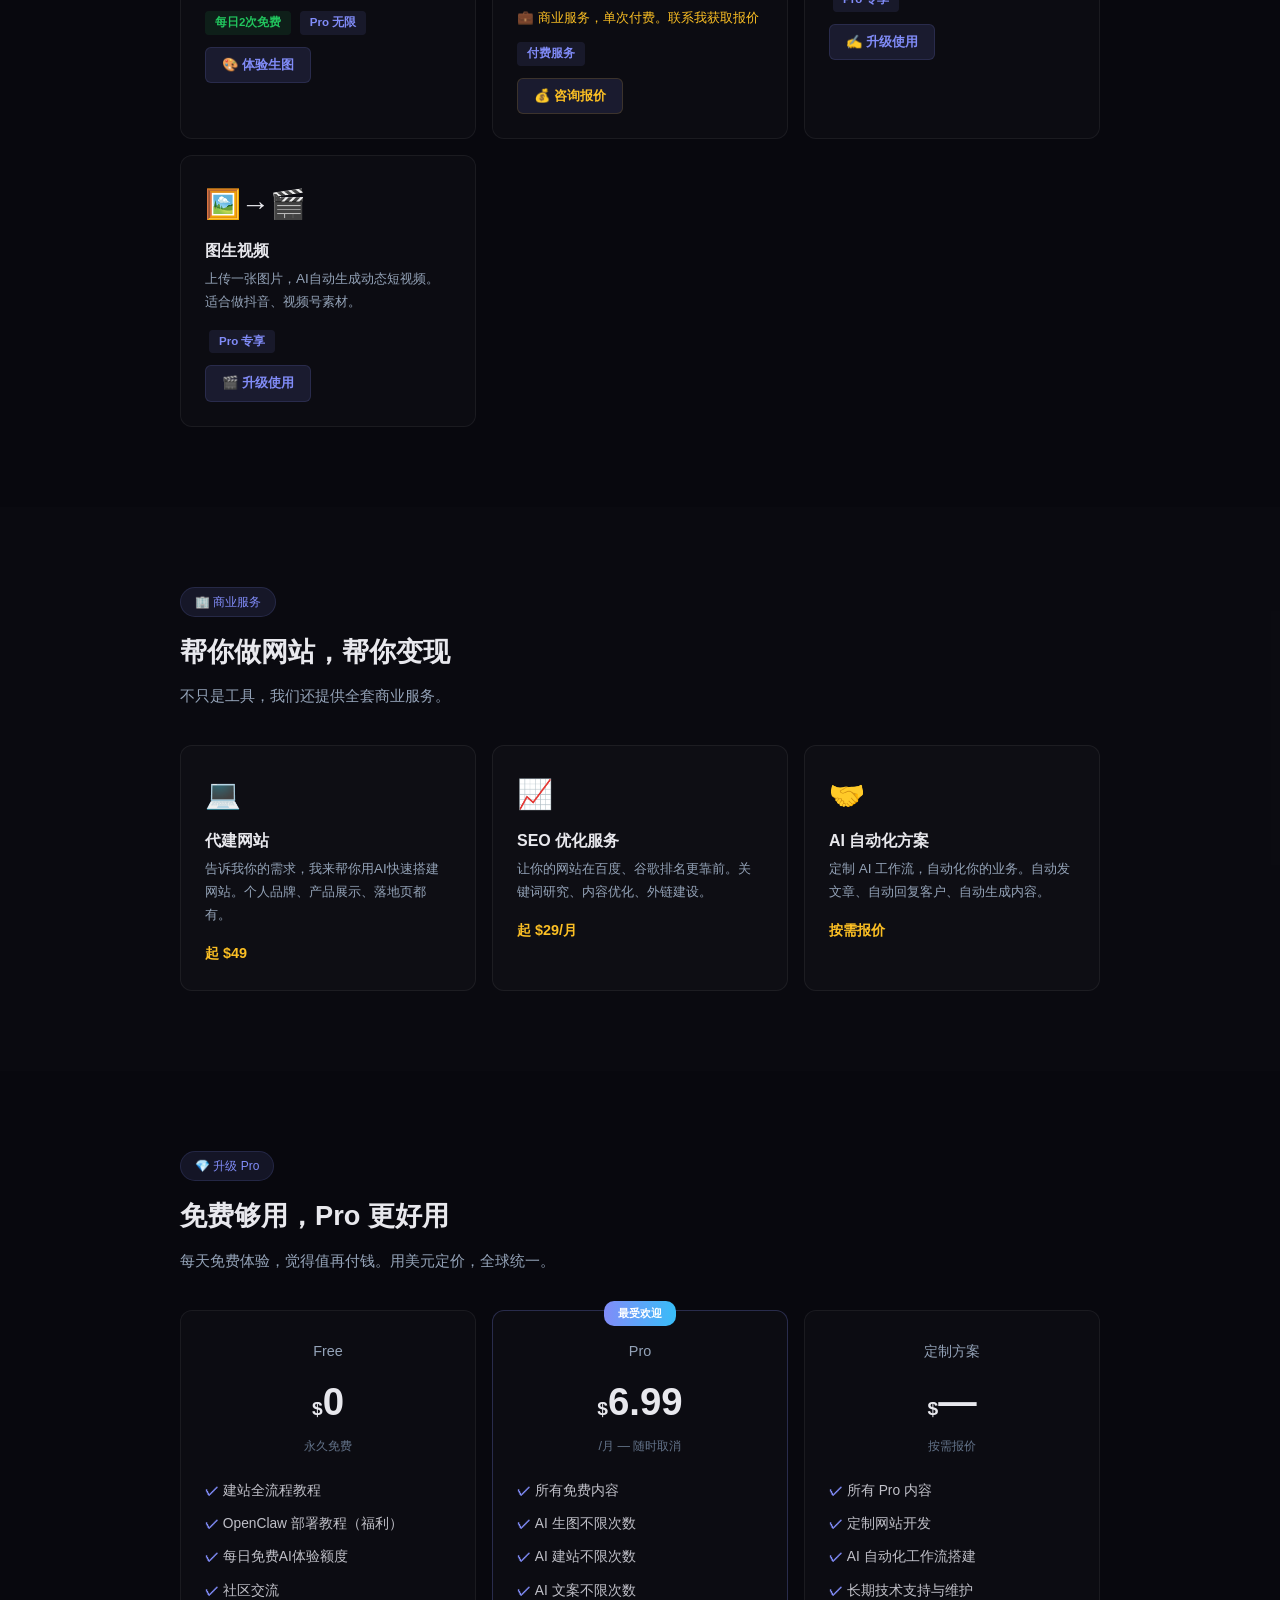
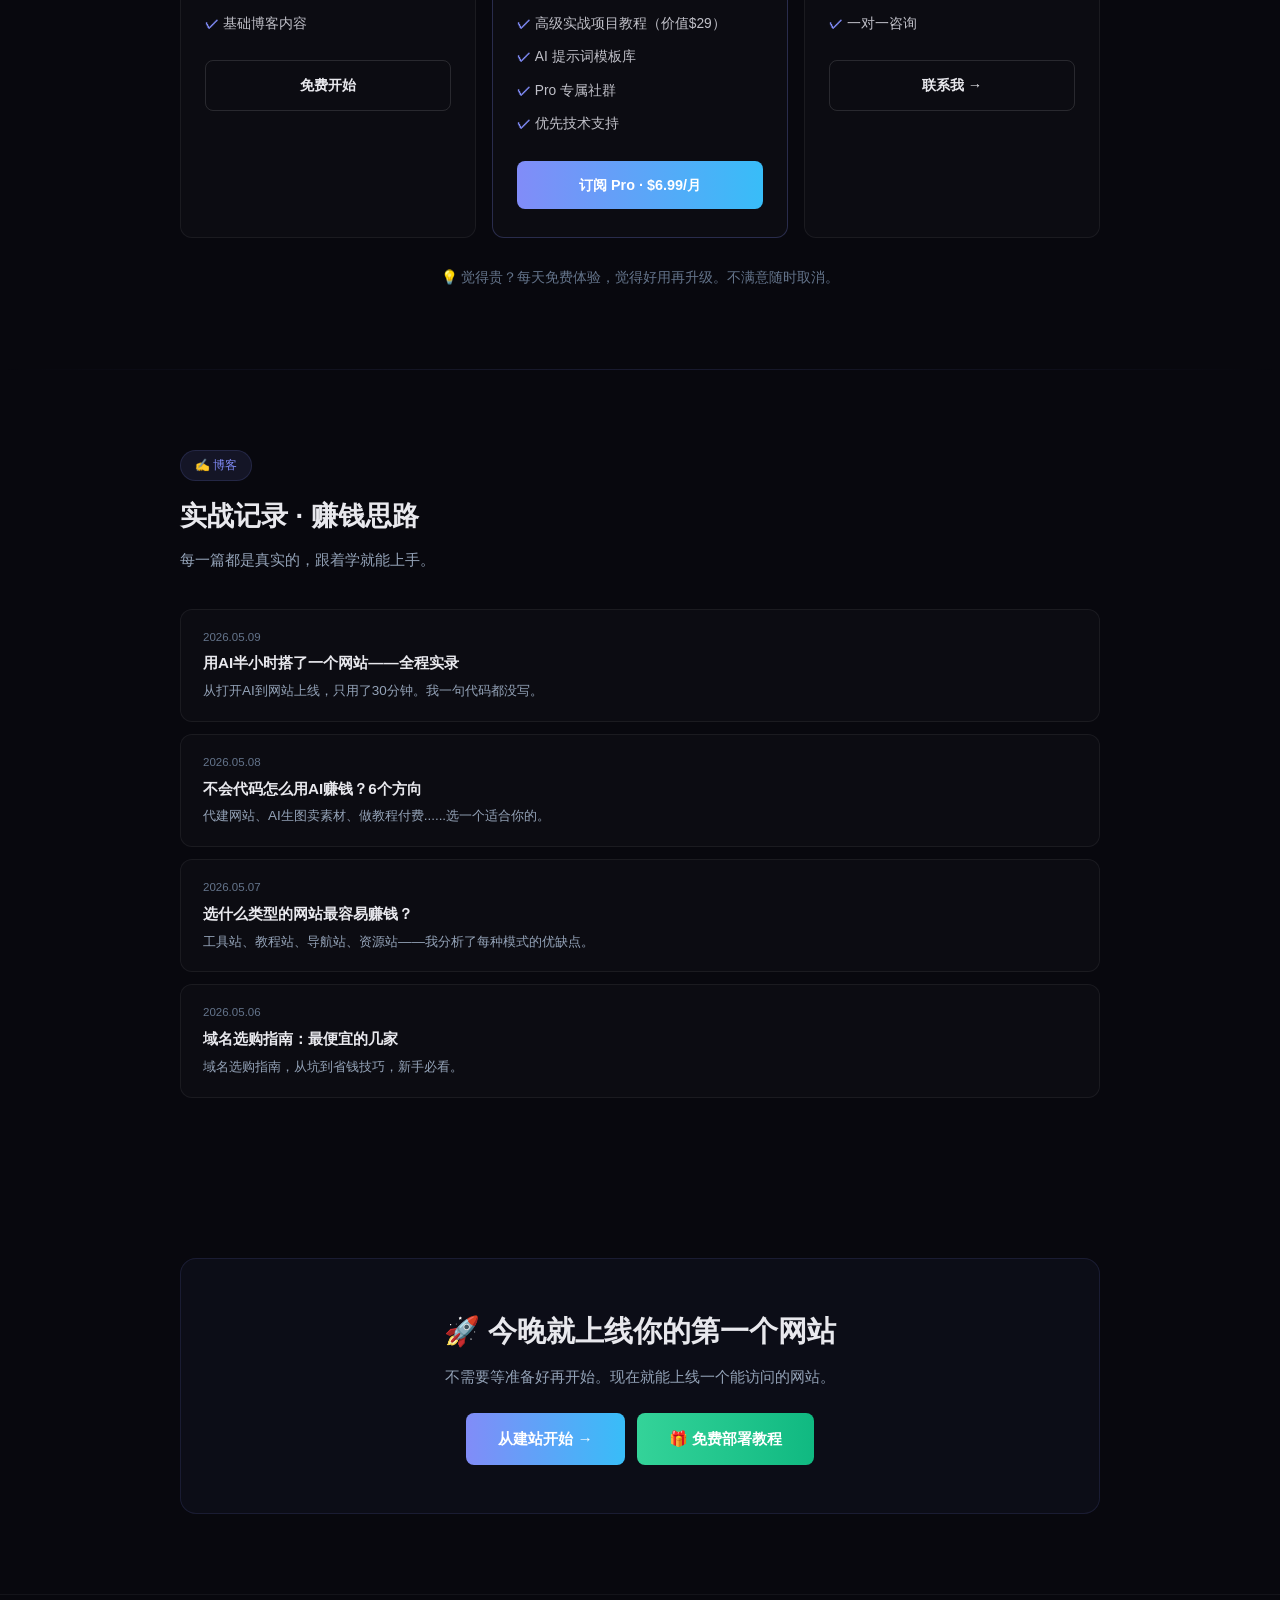
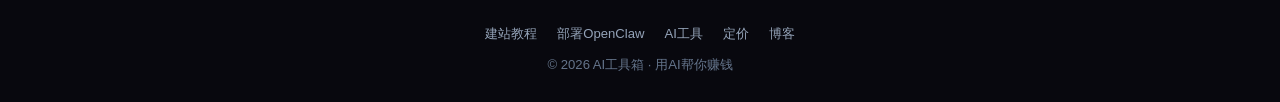
==== commit d9fe487e: "🔄 调整：AI建站改为付费服务，免费/Pro边界清晰" ====
--- a/index.html
+++ b/index.html
@@ -505,8 +505,8 @@
 <section id="tools">
     <div class="container">
         <div class="section-tag amber">💼 商业产品</div>
-        <h2 class="section-title">AI 工具箱 · 每人每天2次免费体验</h2>
-        <p class="section-sub">想多用升级 Pro，每天免费体验2次，不花冤枉钱。</p>
+        <h2 class="section-title">AI 工具箱 · 免费体验 + Pro 升级</h2>
+        <p class="section-sub">AI生图每天免费2次体验。建站、文案、视频生成等高级功能需升级 Pro。</p>
         <div class="tools-grid">
             <div class="tool-card">
                 <div class="ico">🎨</div>
@@ -518,27 +518,25 @@
             </div>
             <div class="tool-card">
                 <div class="ico">🌐</div>
-                <h3>AI 建站服务</h3>
+                <h3>AI 建站服务 🏷️ 付费</h3>
                 <p>告诉 AI 你想要什么样的网站，自动生成完整代码并部署上线。个人博客、产品展示、工具导航都能做。</p>
-                <span class="free-badge">每日1次免费</span>
-                <span class="paid-badge" style="margin-left:4px;">Pro 不限次</span>
-                <div style="margin-top:12px;"><a href="#" class="btn-sm-card">🌐 开始建站</a></div>
+                <p style="font-size:.84rem;color:#fbbf24;margin-bottom:8px;">💼 商业服务，单次付费。联系我获取报价</p>
+                <span class="paid-badge">付费服务</span>
+                <div style="margin-top:12px;"><a href="#" class="btn-sm-card" style="border-color:rgba(251,191,36,.15);color:#fbbf24;">💰 咨询报价</a></div>
             </div>
             <div class="tool-card">
                 <div class="ico">📝</div>
                 <h3>AI 文案写作</h3>
                 <p>SEO文章、产品介绍、推广文案、社交媒体帖子。AI帮你写，你只管发。</p>
-                <span class="free-badge">每日2次免费</span>
-                <span class="paid-badge" style="margin-left:4px;">Pro 不限次</span>
-                <div style="margin-top:12px;"><a href="#" class="btn-sm-card">✍️ 写文案</a></div>
+                <span class="paid-badge" style="margin-left:4px;">Pro 专享</span>
+                <div style="margin-top:12px;"><a href="#pricing" class="btn-sm-card">✍️ 升级使用</a></div>
             </div>
             <div class="tool-card">
                 <div class="ico">🖼️→🎬</div>
                 <h3>图生视频</h3>
                 <p>上传一张图片，AI自动生成动态短视频。适合做抖音、视频号素材。</p>
-                <span class="free-badge">每日1次免费</span>
-                <span class="paid-badge" style="margin-left:4px;">Pro 每日20次</span>
-                <div style="margin-top:12px;"><a href="#" class="btn-sm-card">🎬 生成视频</a></div>
+                <span class="paid-badge" style="margin-left:4px;">Pro 专享</span>
+                <div style="margin-top:12px;"><a href="#pricing" class="btn-sm-card">🎬 升级使用</a></div>
             </div>
         </div>
     </div>
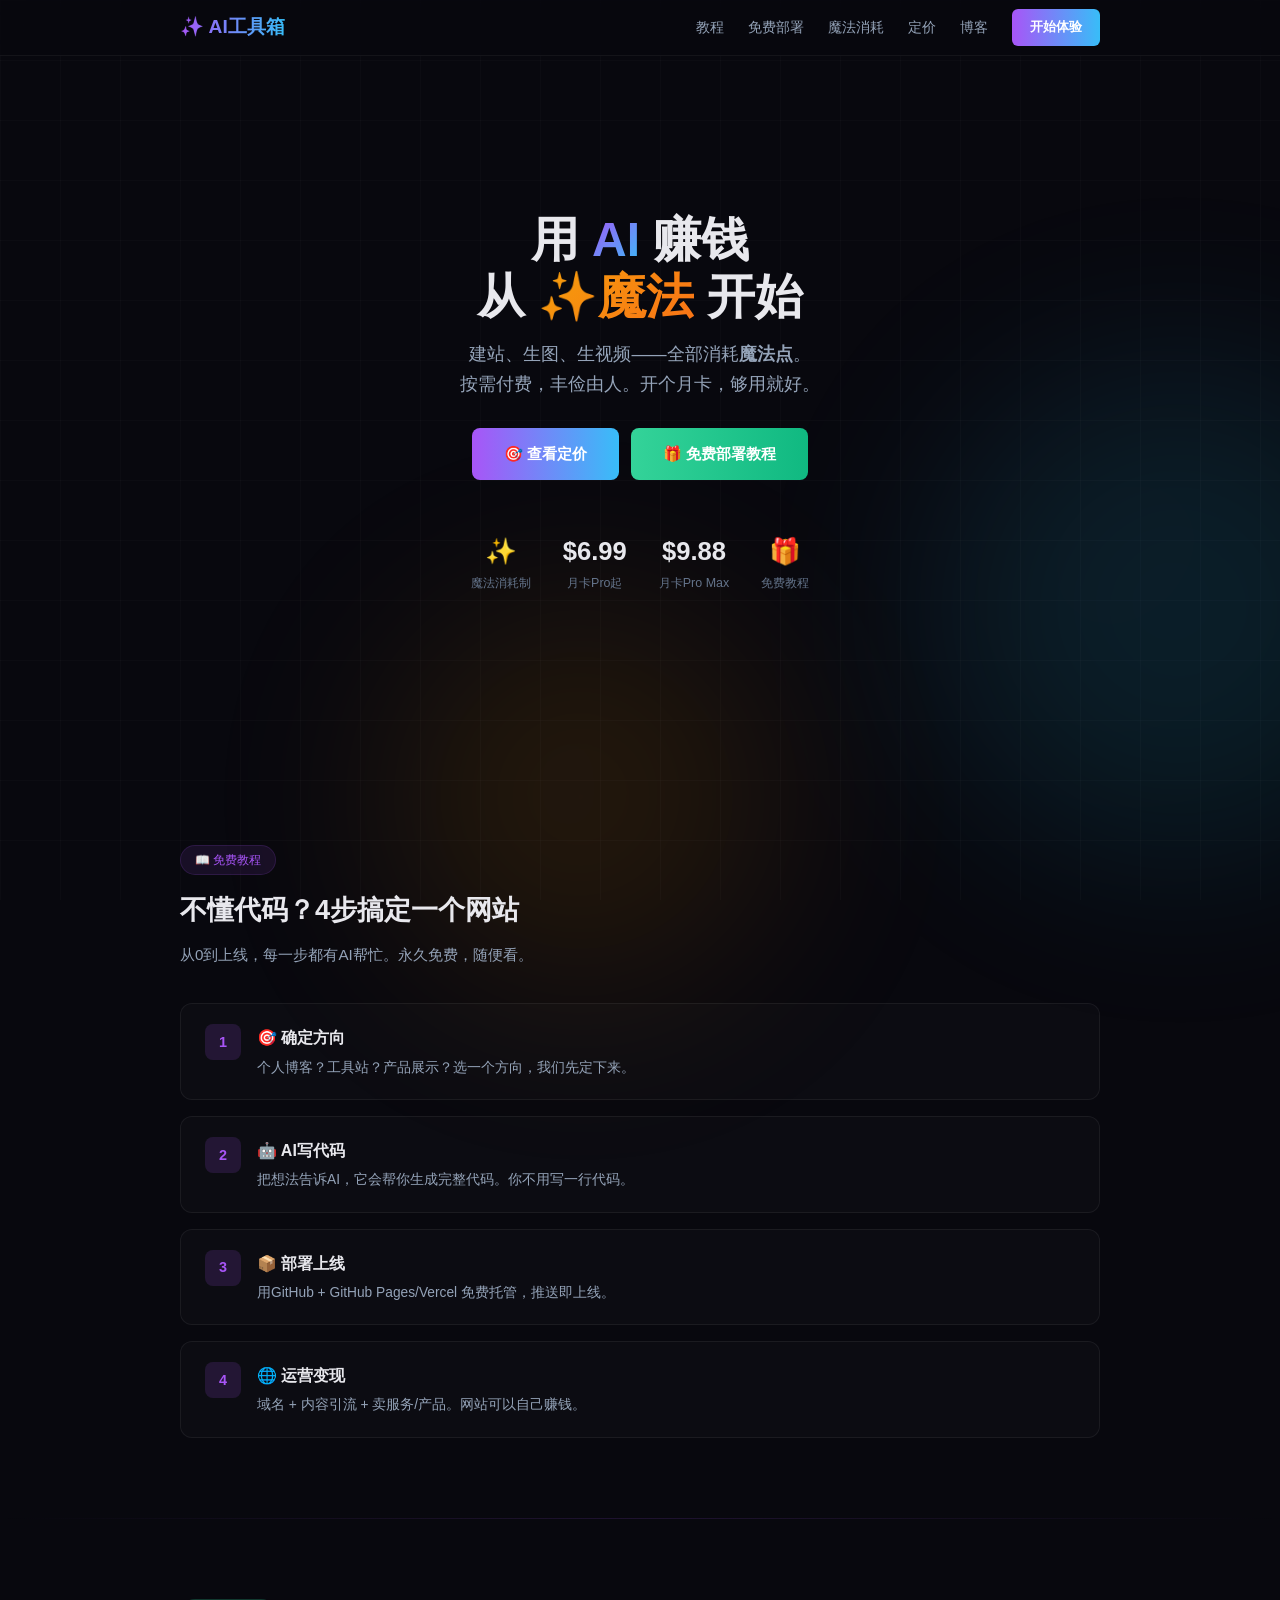
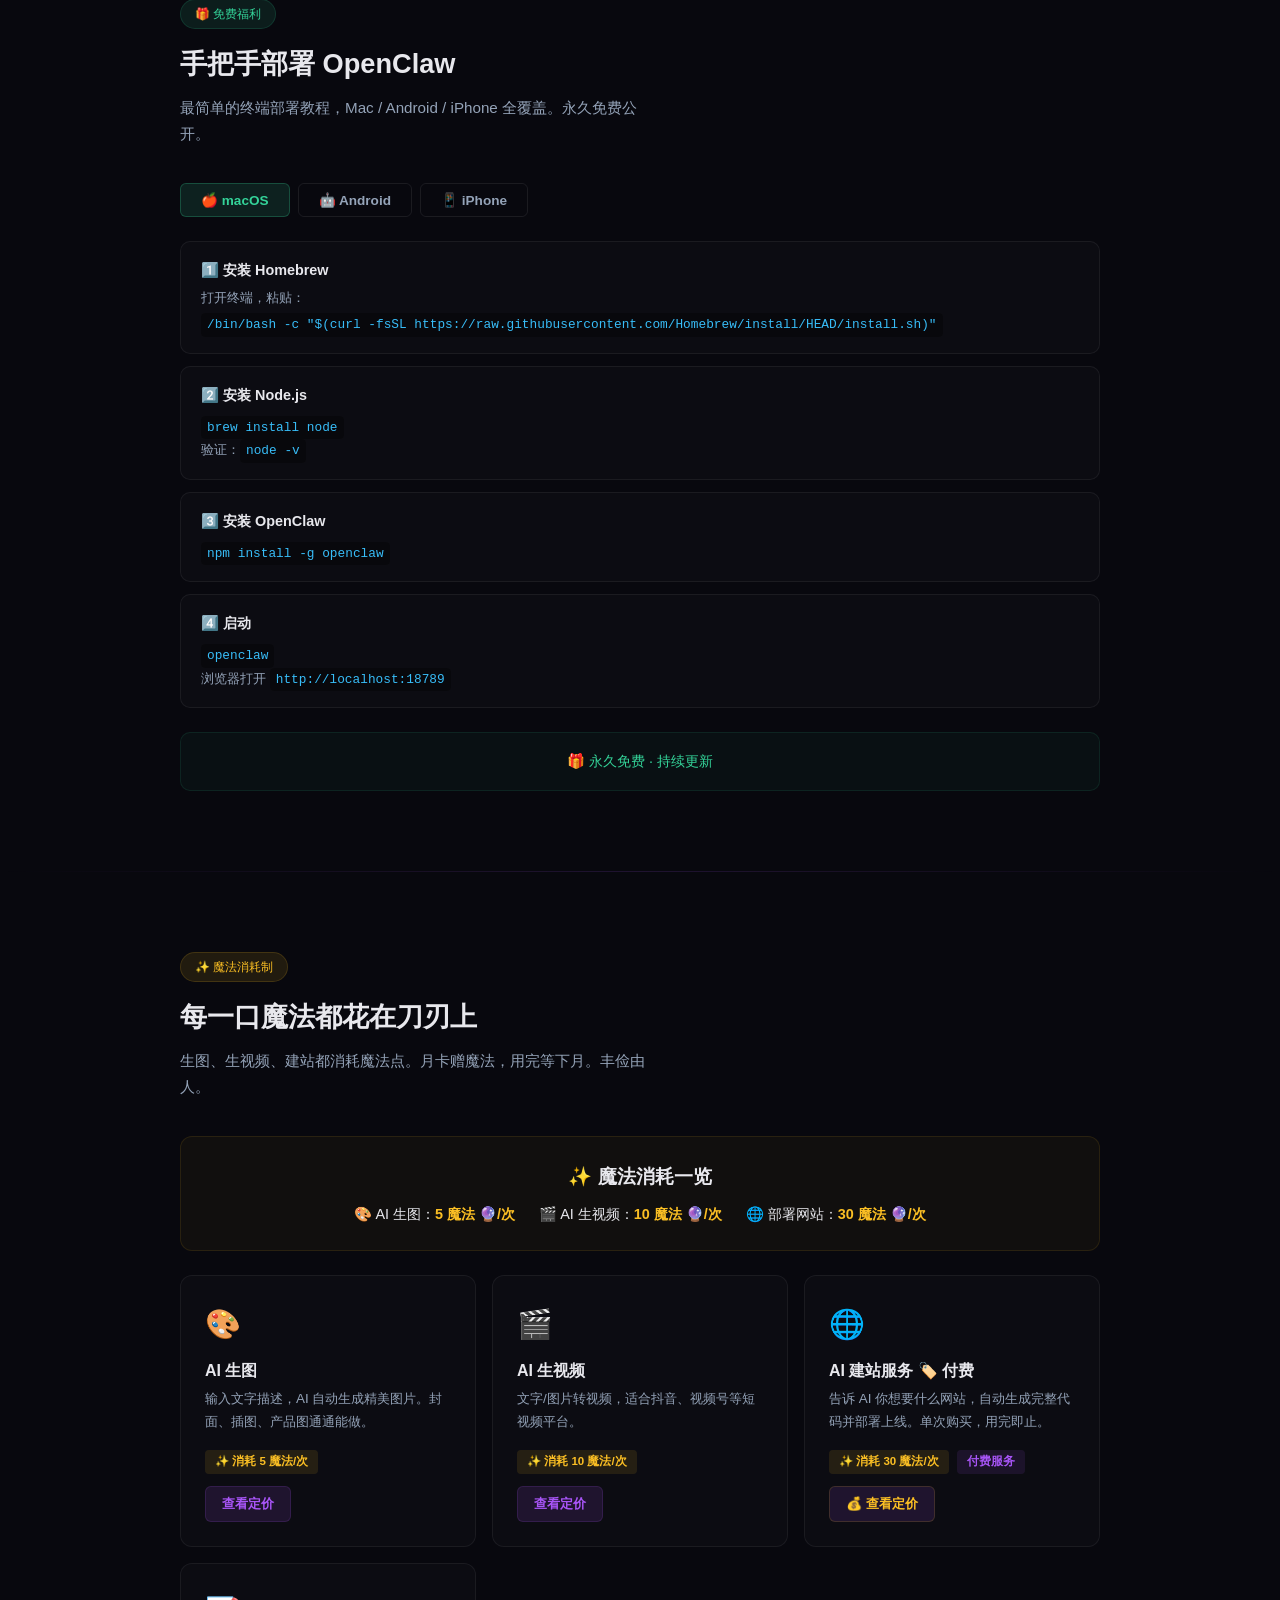
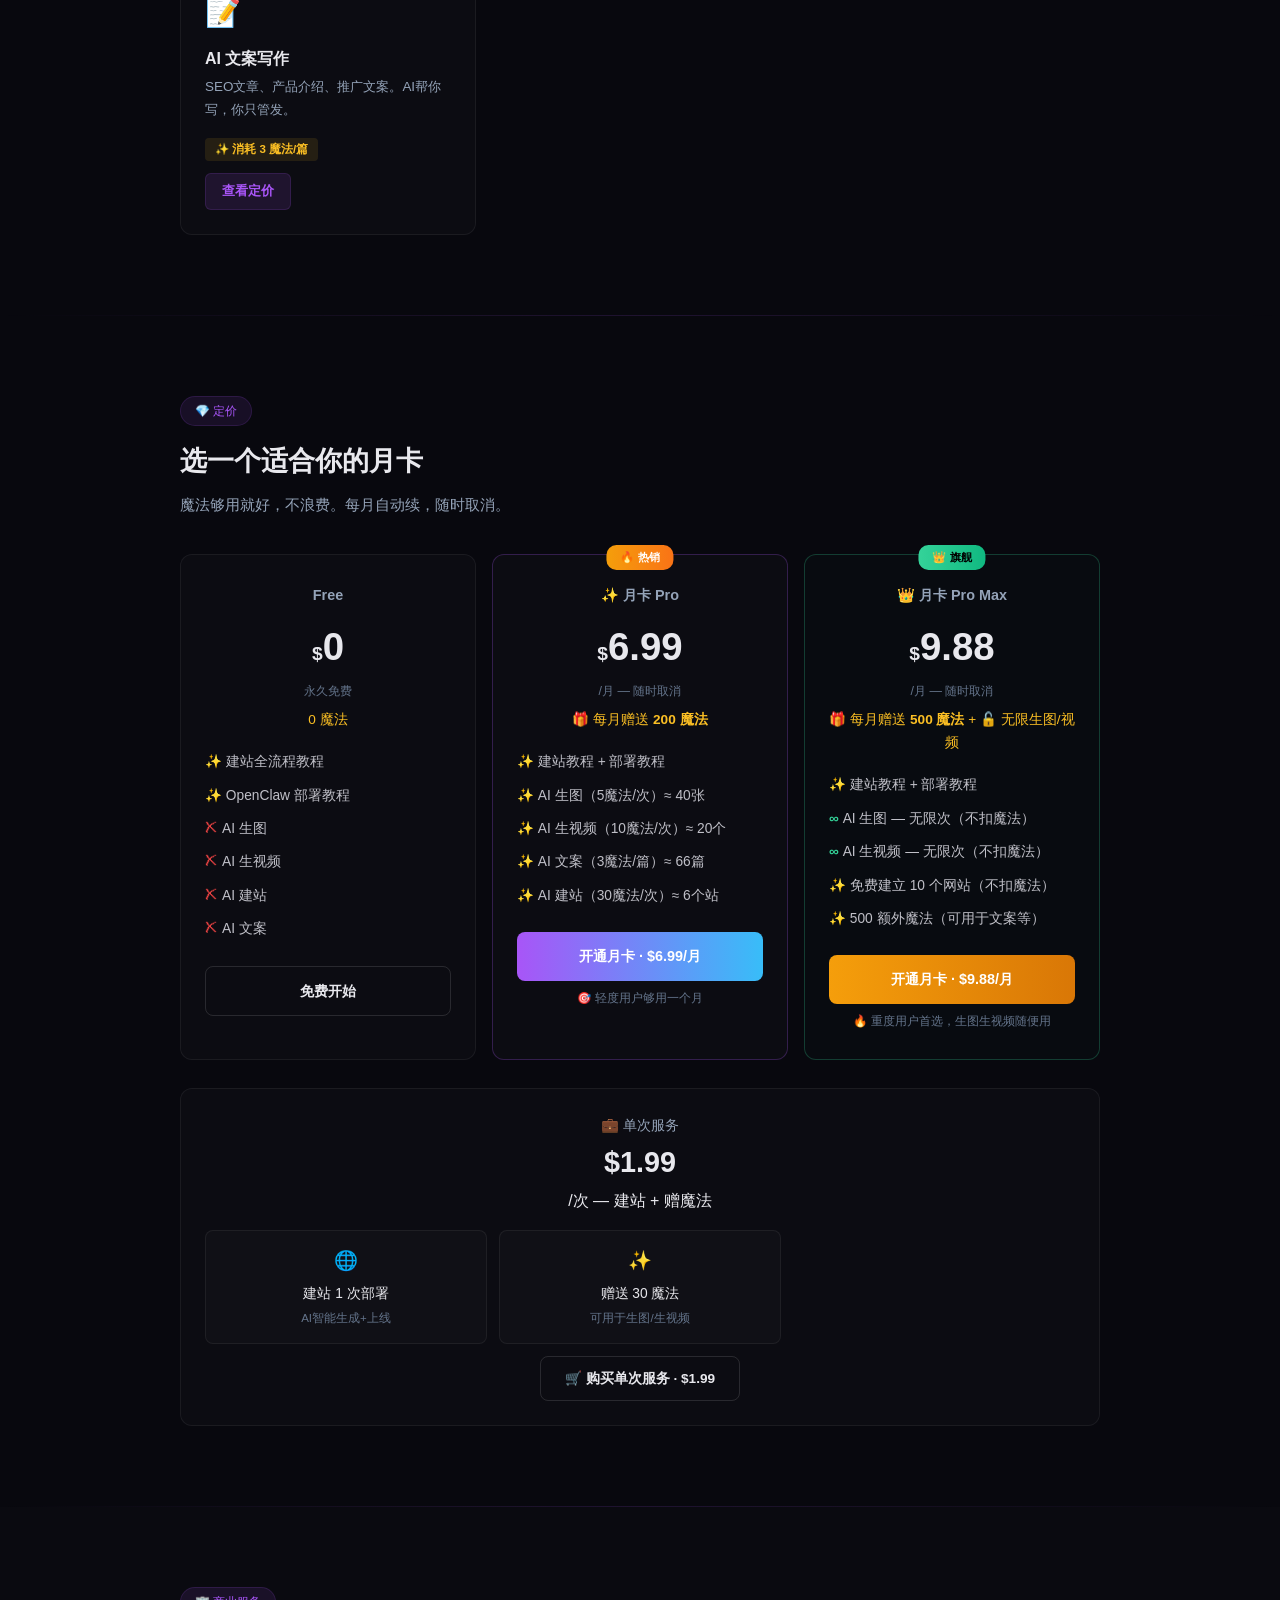
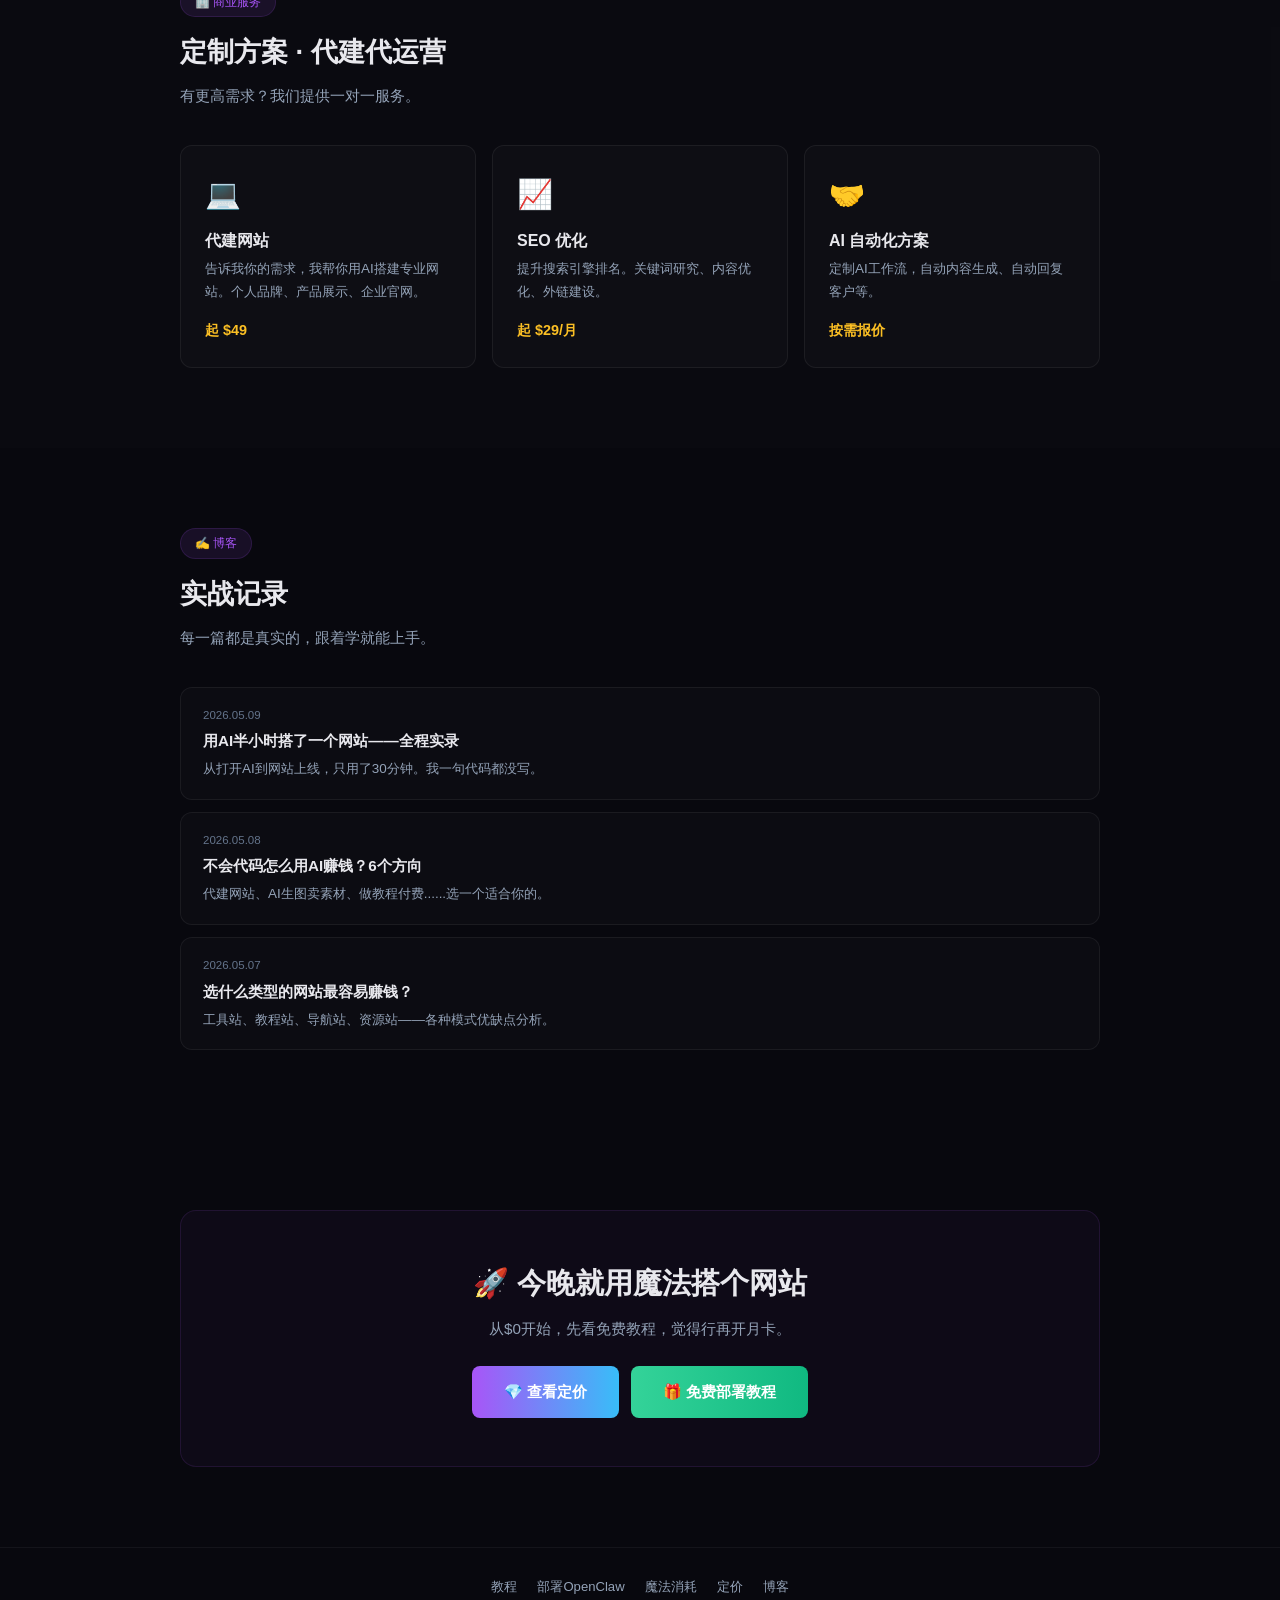
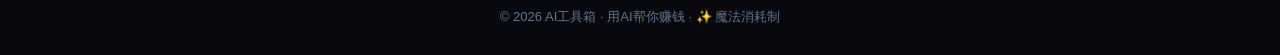
==== commit bdf2ca12: "🪄 全面改为魔法消耗制 + $6.99月卡Pro/9.88月卡ProMax + 单次$1.99建站" ====
--- a/index.html
+++ b/index.html
@@ -4,7 +4,7 @@
     <meta charset="UTF-8" />
     <meta name="viewport" content="width=device-width, initial-scale=1.0" />
     <title>AI工具箱 - 建站·生图·部署，AI帮你搞定</title>
-    <meta name="description" content="用AI做网站、AI生图、部署教程。不懂代码也能搞，每天免费体验。" />
+    <meta name="description" content="用AI做网站、AI生图、部署教程。魔法消耗制，按需付费，丰俭由人。" />
     <style>
         * { margin:0; padding:0; box-sizing:border-box; }
         html { scroll-behavior:smooth; }
@@ -16,7 +16,6 @@
             overflow-x: hidden;
         }
 
-        /* ===== PARALLAX BG ===== */
         .parallax-layer {
             position: fixed; top:0; left:0; right:0; bottom:0;
             z-index: -1;
@@ -27,11 +26,10 @@
             border-radius: 50%;
             filter: blur(100px);
             opacity: 0.12;
-            transition: transform 0.1s ease-out;
         }
         .parallax-layer .bg-orb:nth-child(1) {
             width: 600px; height: 600px;
-            background: linear-gradient(135deg, #818cf8, #6366f1);
+            background: linear-gradient(135deg, #a855f7, #6366f1);
             top: -200px; left: -200px;
         }
         .parallax-layer .bg-orb:nth-child(2) {
@@ -41,7 +39,7 @@
         }
         .parallax-layer .bg-orb:nth-child(3) {
             width: 400px; height: 400px;
-            background: linear-gradient(135deg, #34d399, #10b981);
+            background: linear-gradient(135deg, #f59e0b, #d97706);
             bottom: -100px; left: 30%;
         }
         .parallax-layer .bg-grid {
@@ -55,7 +53,6 @@
 
         .container { max-width: 960px; margin:0 auto; padding:0 20px; }
 
-        /* ===== NAV ===== */
         nav {
             position:fixed; top:0; left:0; right:0; z-index:100;
             background: rgba(8,8,14,0.8); backdrop-filter:blur(14px);
@@ -65,7 +62,7 @@
         nav .container { display:flex; justify-content:space-between; align-items:center; width:100%; }
         .logo {
             font-size:1.2rem; font-weight:700;
-            background:linear-gradient(90deg,#818cf8,#38bdf8);
+            background:linear-gradient(90deg,#a855f7,#38bdf8);
             -webkit-background-clip:text; -webkit-text-fill-color:transparent;
         }
         .nav-toggle { display:none; background:none; border:none; color:#e8e8ed; font-size:1.4rem; cursor:pointer; }
@@ -75,11 +72,10 @@
         }
         nav .links a:hover { color:#e8e8ed; }
         nav .links .btn-sm {
-            background:linear-gradient(90deg,#818cf8,#38bdf8); color:#fff;
+            background:linear-gradient(90deg,#a855f7,#38bdf8); color:#fff;
             padding:7px 18px; border-radius:6px; font-weight:600; font-size:.82rem;
         }
 
-        /* ===== HERO ===== */
         .hero {
             min-height: 85vh;
             display:flex; align-items:center; justify-content:center;
@@ -91,16 +87,17 @@
             max-width:700px; margin:0 auto 14px;
         }
         .hero h1 span {
-            background:linear-gradient(135deg,#818cf8,#38bdf8);
+            background:linear-gradient(135deg,#a855f7,#38bdf8);
             -webkit-background-clip:text; -webkit-text-fill-color:transparent;
         }
+        .hero h1 .sparkle { background:linear-gradient(135deg,#f59e0b,#f97316); -webkit-background-clip:text; -webkit-text-fill-color:transparent; }
         .hero p {
             font-size:1.1rem; color:#94a3b8;
             max-width:520px; margin:0 auto 28px;
         }
         .hero .btns { display:flex; gap:12px; justify-content:center; flex-wrap:wrap; }
         .btn-primary {
-            background:linear-gradient(90deg,#818cf8,#38bdf8); color:#fff;
+            background:linear-gradient(90deg,#a855f7,#38bdf8); color:#fff;
             padding:13px 32px; border-radius:8px; text-decoration:none;
             font-weight:600; font-size:.95rem; display:inline-block;
             transition:opacity .2s,transform .15s; border:none; cursor:pointer;
@@ -112,7 +109,7 @@
             font-weight:600; font-size:.95rem; display:inline-block;
             transition:border-color .2s;
         }
-        .btn-outline:hover { border-color:rgba(129,140,248,.4); }
+        .btn-outline:hover { border-color:rgba(168,85,247,.4); }
         .btn-green {
             background:linear-gradient(90deg,#34d399,#10b981); color:#fff;
             padding:13px 32px; border-radius:8px; text-decoration:none;
@@ -120,6 +117,13 @@
             transition:opacity .2s,transform .15s;
         }
         .btn-green:hover { opacity:.9; transform:translateY(-1px); }
+        .btn-amber {
+            background:linear-gradient(90deg,#f59e0b,#d97706); color:#fff;
+            padding:13px 32px; border-radius:8px; text-decoration:none;
+            font-weight:600; font-size:.95rem; display:inline-block;
+            transition:opacity .2s,transform .15s;
+        }
+        .btn-amber:hover { opacity:.9; transform:translateY(-1px); }
 
         .hero-hint {
             margin-top:50px;
@@ -129,12 +133,11 @@
         .hero-hint .num { font-size:1.6rem; font-weight:700; }
         .hero-hint .lbl { font-size:.78rem; color:#64748b; }
 
-        /* ===== SECTIONS ===== */
         section { padding:80px 0; }
         .section-tag {
             display:inline-block;
-            background:rgba(129,140,248,.1); border:1px solid rgba(129,140,248,.15);
-            color:#818cf8; padding:4px 14px; border-radius:16px;
+            background:rgba(168,85,247,.1); border:1px solid rgba(168,85,247,.15);
+            color:#a855f7; padding:4px 14px; border-radius:16px;
             font-size:.75rem; margin-bottom:12px;
         }
         .section-tag.green {
@@ -148,7 +151,6 @@
         .section-title { font-size:1.7rem; font-weight:700; margin-bottom:8px; }
         .section-sub { color:#94a3b8; font-size:.95rem; max-width:480px; margin-bottom:36px; }
 
-        /* ===== TUTORIAL STEPS ===== */
         .tut-steps { display:flex; flex-direction:column; gap:16px; }
         .tut-step {
             display:flex; gap:16px; align-items:flex-start;
@@ -157,19 +159,18 @@
             border-radius:12px; padding:20px 24px;
             transition:border-color .25s;
         }
-        .tut-step:hover { border-color:rgba(129,140,248,.25); }
+        .tut-step:hover { border-color:rgba(168,85,247,.25); }
         .tut-step .step-num {
             width:36px; height:36px; min-width:36px;
             display:flex; align-items:center; justify-content:center;
-            background:rgba(129,140,248,.15); color:#818cf8;
+            background:rgba(168,85,247,.15); color:#a855f7;
             border-radius:8px; font-weight:700; font-size:.9rem;
         }
         .tut-step .step-body h3 { font-size:1rem; margin-bottom:4px; }
         .tut-step .step-body p { font-size:.86rem; color:#94a3b8; }
 
-        /* ===== FREE OPENCLAW SECTION ===== */
         .platform-tabs {
-            display:flex; gap:8px; margin-bottom:24px;
+            display:flex; gap:8px; margin-bottom:24px; flex-wrap:wrap;
         }
         .platform-tab {
             padding:8px 20px; border-radius:6px; cursor:pointer;
@@ -178,11 +179,10 @@
             background:transparent; transition:all .2s;
         }
         .platform-tab.active {
-            background:rgba(129,140,248,.12);
-            border-color:rgba(129,140,248,.25);
-            color:#818cf8;
-        }
-        .platform-tab:hover { border-color:rgba(129,140,248,.2); }
+            background:rgba(52,211,153,.12);
+            border-color:rgba(52,211,153,.25);
+            color:#34d399;
+        }
         .platform-content { display:none; }
         .platform-content.active { display:block; }
 
@@ -200,101 +200,102 @@
             font-size:.8rem; font-family:"SF Mono","Fira Code",monospace;
         }
 
-        /* ===== AI TOOLS ===== */
         .tools-grid { display:grid; grid-template-columns:repeat(auto-fill,minmax(280px,1fr)); gap:16px; }
         .tool-card {
             background:rgba(255,255,255,.02); border:1px solid rgba(255,255,255,.06);
             border-radius:12px; padding:24px;
             transition:border-color .25s,transform .2s;
         }
-        .tool-card:hover { border-color:rgba(129,140,248,.25); transform:translateY(-2px); }
+        .tool-card:hover { border-color:rgba(168,85,247,.25); transform:translateY(-2px); }
         .tool-card .ico { font-size:1.8rem; margin-bottom:8px; }
         .tool-card h3 { font-size:1rem; margin-bottom:4px; }
         .tool-card p { font-size:.84rem; color:#94a3b8; margin-bottom:12px; }
-        .tool-card .free-badge {
-            display:inline-block; background:rgba(34,197,94,.1);
-            color:#22c55e; padding:2px 10px; border-radius:4px;
-            font-size:.72rem; font-weight:600;
-        }
-        .tool-card .limit-badge {
+        .magic-cost {
             display:inline-block; background:rgba(251,191,36,.1);
             color:#fbbf24; padding:2px 10px; border-radius:4px;
             font-size:.72rem; font-weight:600;
         }
-        .tool-card .paid-badge {
-            display:inline-block; background:rgba(129,140,248,.1);
-            color:#818cf8; padding:2px 10px; border-radius:4px;
+        .paid-badge {
+            display:inline-block; background:rgba(168,85,247,.1);
+            color:#a855f7; padding:2px 10px; border-radius:4px;
+            font-size:.72rem; font-weight:600;
+        }
+        .unlimited-badge {
+            display:inline-block; background:rgba(52,211,153,.1);
+            color:#34d399; padding:2px 10px; border-radius:4px;
             font-size:.72rem; font-weight:600;
         }
         .tool-card .btn-sm-card {
             display:inline-block; padding:6px 16px; border-radius:6px;
             font-size:.82rem; font-weight:600; text-decoration:none;
-            background:rgba(129,140,248,.12); color:#818cf8;
-            border:1px solid rgba(129,140,248,.15);
+            background:rgba(168,85,247,.12); color:#a855f7;
+            border:1px solid rgba(168,85,247,.15);
             transition:all .2s;
         }
-        .tool-card .btn-sm-card:hover {
-            background:rgba(129,140,248,.2);
-        }
-
-        /* ===== PRICING ===== */
+        .tool-card .btn-sm-card:hover { background:rgba(168,85,247,.2); }
+
         .pricing-grid { display:grid; grid-template-columns:repeat(auto-fill,minmax(260px,1fr)); gap:16px; }
         .price-card {
             background:rgba(255,255,255,.02); border:1px solid rgba(255,255,255,.06);
             border-radius:12px; padding:28px 24px; text-align:center;
             transition:border-color .25s;
+            position:relative;
         }
         .price-card.featured {
-            border-color:rgba(129,140,248,.25);
-            position:relative;
+            border-color:rgba(168,85,247,.25);
         }
         .price-card.featured::before {
-            content:"最受欢迎";
+            content:"🔥 热销";
             position:absolute; top:-10px; left:50%; transform:translateX(-50%);
-            background:linear-gradient(90deg,#818cf8,#38bdf8); color:#fff;
+            background:linear-gradient(90deg,#f59e0b,#f97316); color:#fff;
             padding:3px 14px; border-radius:10px; font-size:.7rem; font-weight:600;
         }
-        .price-card .pname { font-size:.9rem; color:#94a3b8; margin-bottom:6px; }
+        .price-card.flagship {
+            border-color:rgba(52,211,153,.25);
+            background:rgba(52,211,153,.02);
+        }
+        .price-card.flagship::before {
+            content:"👑 旗舰";
+            position:absolute; top:-10px; left:50%; transform:translateX(-50%);
+            background:linear-gradient(90deg,#34d399,#10b981); color:#000;
+            padding:3px 14px; border-radius:10px; font-size:.7rem; font-weight:600;
+        }
+        .price-card .pname { font-size:.9rem; color:#94a3b8; margin-bottom:6px; font-weight:600; }
         .price-card .pprice { font-size:2.4rem; font-weight:800; margin-bottom:2px; }
         .price-card .pprice .currency { font-size:1.2rem; font-weight:600; }
-        .price-card .pperiod { font-size:.78rem; color:#64748b; margin-bottom:16px; }
+        .price-card .pperiod { font-size:.78rem; color:#64748b; margin-bottom:6px; }
+        .price-card .pmagic { font-size:.85rem; color:#fbbf24; margin-bottom:14px; }
         .price-card ul { list-style:none; text-align:left; margin-bottom:20px; }
         .price-card ul li { padding:5px 0; font-size:.86rem; color:#c0c0c8; }
-        .price-card ul li::before { content:"✓ "; color:#818cf8; font-weight:700; }
-
-        /* ===== BLOG PREVIEW ===== */
+        .price-card ul li.yes::before { content:"✨ "; color:#fbbf24; font-weight:700; }
+        .price-card ul li.no::before { content:"✗ "; color:#ef4444; }
+        .price-card ul li.unlimited::before { content:"∞ "; color:#34d399; font-weight:700; }
+
         .blog-list { display:flex; flex-direction:column; gap:12px; }
         .blog-item {
             background:rgba(255,255,255,.02); border:1px solid rgba(255,255,255,.06);
             border-radius:12px; padding:18px 22px;
             transition:border-color .25s; cursor:pointer;
         }
-        .blog-item:hover { border-color:rgba(129,140,248,.25); }
+        .blog-item:hover { border-color:rgba(168,85,247,.25); }
         .blog-item .bdate { font-size:.72rem; color:#64748b; }
         .blog-item h3 { font-size:.95rem; margin:3px 0 4px; }
         .blog-item p { font-size:.84rem; color:#94a3b8; }
 
-        /* ===== CTA ===== */
         .cta-block {
             text-align:center;
-            background:rgba(129,140,248,.04); border:1px solid rgba(129,140,248,.12);
+            background:rgba(168,85,247,.04); border:1px solid rgba(168,85,247,.12);
             border-radius:16px; padding:48px 24px;
         }
         .cta-block h2 { font-size:1.8rem; margin-bottom:8px; }
         .cta-block p { color:#94a3b8; max-width:420px; margin:0 auto 24px; font-size:.95rem; }
 
-        /* ===== FOOTER ===== */
         footer { border-top:1px solid rgba(255,255,255,.05); padding:28px 0; text-align:center; font-size:.82rem; color:#64748b; }
         footer .footer-links { display:flex; gap:20px; justify-content:center; margin-bottom:8px; flex-wrap:wrap; }
         footer .footer-links a { color:#94a3b8; text-decoration:none; font-size:.82rem; }
         footer .footer-links a:hover { color:#e8e8ed; }
 
-        /* ===== DIVIDER ===== */
-        .section-divider {
-            border:none; height:1px;
-            background:linear-gradient(90deg,transparent,rgba(129,140,248,.15),transparent);
-            margin:0;
-        }
+        .section-divider { border:none; height:1px; background:linear-gradient(90deg,transparent,rgba(168,85,247,.15),transparent); margin:0; }
 
         @media(max-width:640px) {
             .hero h1 { font-size:2rem; }
@@ -309,7 +310,6 @@
 </head>
 <body>
 
-<!-- Parallax BG -->
 <div class="parallax-layer" id="parallax">
     <div class="bg-grid"></div>
     <div class="bg-orb"></div>
@@ -317,15 +317,14 @@
     <div class="bg-orb"></div>
 </div>
 
-<!-- NAV -->
 <nav>
     <div class="container">
-        <div class="logo">AI工具箱</div>
+        <div class="logo">✨ AI工具箱</div>
         <button class="nav-toggle" onclick="document.querySelector('nav .links').classList.toggle('open')">☰</button>
         <div class="links">
-            <a href="#build">建站教程</a>
-            <a href="#openclaw">福利·部署OpenClaw</a>
-            <a href="#tools">AI工具</a>
+            <a href="#tutorial">教程</a>
+            <a href="#openclaw">免费部署</a>
+            <a href="#magic">魔法消耗</a>
             <a href="#pricing">定价</a>
             <a href="#blog">博客</a>
             <a href="#cta" class="btn-sm">开始体验</a>
@@ -336,71 +335,68 @@
 <!-- HERO -->
 <section class="hero">
     <div class="container">
-        <h1>用 <span>AI</span> 赚钱<br />从建站开始</h1>
-        <p>不懂代码？没关系。AI帮你建站、生图、部署。<br />每天免费体验，满意再升级。</p>
+        <h1>用 <span>AI</span> 赚钱<br />从 <span class="sparkle">✨魔法</span> 开始</h1>
+        <p>建站、生图、生视频——全部消耗<strong>魔法点</strong>。<br />按需付费，丰俭由人。开个月卡，够用就好。</p>
         <div class="btns">
-            <a href="#build" class="btn-primary">🎯 开始建站</a>
+            <a href="#pricing" class="btn-primary">🎯 查看定价</a>
             <a href="#openclaw" class="btn-green">🎁 免费部署教程</a>
         </div>
         <div class="hero-hint">
-            <div><div class="num">4</div><div class="lbl">步上线一个网站</div></div>
-            <div><div class="num">2</div><div class="lbl">每日免费AI生图</div></div>
-            <div><div class="num">$6.99</div><div class="lbl">Pro月费</div></div>
-            <div><div class="num">0</div><div class="lbl">代码门槛</div></div>
+            <div><div class="num">✨</div><div class="lbl">魔法消耗制</div></div>
+            <div><div class="num">$6.99</div><div class="lbl">月卡Pro起</div></div>
+            <div><div class="num">$9.88</div><div class="lbl">月卡Pro Max</div></div>
+            <div><div class="num">🎁</div><div class="lbl">免费教程</div></div>
         </div>
     </div>
 </section>
 
-<!-- ===== SECTION 1: 建站教程 ===== -->
-<section id="build">
-    <div class="container">
-        <div class="section-tag">📖 建站全流程教程</div>
+<!-- ===== 教程 ===== -->
+<section id="tutorial">
+    <div class="container">
+        <div class="section-tag">📖 免费教程</div>
         <h2 class="section-title">不懂代码？4步搞定一个网站</h2>
-        <p class="section-sub">从0到上线，每一步都有AI帮忙。看完就能上手，不需要任何编程基础。</p>
+        <p class="section-sub">从0到上线，每一步都有AI帮忙。永久免费，随便看。</p>
         <div class="tut-steps">
             <div class="tut-step">
                 <div class="step-num">1</div>
                 <div class="step-body">
                     <h3>🎯 确定方向</h3>
-                    <p>个人博客？工具站？资源导航？产品展示？选一个你感兴趣的，我们先定下来。</p>
+                    <p>个人博客？工具站？产品展示？选一个方向，我们先定下来。</p>
                 </div>
             </div>
             <div class="tut-step">
                 <div class="step-num">2</div>
                 <div class="step-body">
                     <h3>🤖 AI写代码</h3>
-                    <p>把想法告诉AI（Claude、ChatGPT等），它会帮你生成完整的网站HTML/CSS代码。你只需要描述，不用写一行代码。</p>
+                    <p>把想法告诉AI，它会帮你生成完整代码。你不用写一行代码。</p>
                 </div>
             </div>
             <div class="tut-step">
                 <div class="step-num">3</div>
                 <div class="step-body">
                     <h3>📦 部署上线</h3>
-                    <p>用GitHub存代码，连接免费托管平台（Vercel/GitHub Pages），推送即上线。全程免费，域名几十块一年。</p>
+                    <p>用GitHub + GitHub Pages/Vercel 免费托管，推送即上线。</p>
                 </div>
             </div>
             <div class="tut-step">
                 <div class="step-num">4</div>
                 <div class="step-body">
                     <h3>🌐 运营变现</h3>
-                    <p>绑定域名 → 发内容引流 → 接广告或卖会员/产品。让网站自己赚钱，睡后收入不是梦。</p>
+                    <p>域名 + 内容引流 + 卖服务/产品。网站可以自己赚钱。</p>
                 </div>
             </div>
         </div>
-        <div style="text-align:center;margin-top:28px;">
-            <a href="#pricing" style="color:#818cf8;font-size:.9rem;">想学更深入的？查看Pro版教程 →</a>
-        </div>
     </div>
 </section>
 
 <hr class="section-divider" />
 
-<!-- ===== SECTION 2: 免费福利 - OpenClaw 部署教程 ===== -->
+<!-- ===== 免费福利：部署 OpenClaw ===== -->
 <section id="openclaw">
     <div class="container">
         <div class="section-tag green">🎁 免费福利</div>
-        <h2 class="section-title">手把手教你部署 OpenClaw</h2>
-        <p class="section-sub">用最简单的终端命令，把 OpenClaw 部署到你的设备上。免费公开，新手友好。</p>
+        <h2 class="section-title">手把手部署 OpenClaw</h2>
+        <p class="section-sub">最简单的终端部署教程，Mac / Android / iPhone 全覆盖。永久免费公开。</p>
 
         <div class="platform-tabs">
             <button class="platform-tab active" onclick="switchPlatform('mac')">🍎 macOS</button>
@@ -408,237 +404,251 @@
             <button class="platform-tab" onclick="switchPlatform('iphone')">📱 iPhone</button>
         </div>
 
-        <!-- macOS -->
         <div class="platform-content active" id="platform-mac">
             <div class="guide-step">
-                <h4>1️⃣ 安装 Homebrew（包管理器）</h4>
-                <p>打开终端，粘贴下面这行命令，回车：</p>
+                <h4>1️⃣ 安装 Homebrew</h4>
+                <p>打开终端，粘贴：</p>
                 <code>/bin/bash -c "$(curl -fsSL https://raw.githubusercontent.com/Homebrew/install/HEAD/install.sh)"</code>
             </div>
             <div class="guide-step">
                 <h4>2️⃣ 安装 Node.js</h4>
-                <p>Homebrew 装完后，继续在终端输入：</p>
                 <code>brew install node</code>
-                <p style="margin-top:4px;">验证安装：<code>node -v</code> 应该显示版本号，比如 v22.x</p>
+                <p>验证：<code>node -v</code></p>
             </div>
             <div class="guide-step">
                 <h4>3️⃣ 安装 OpenClaw</h4>
-                <p>一行命令搞定：</p>
                 <code>npm install -g openclaw</code>
             </div>
             <div class="guide-step">
-                <h4>4️⃣ 启动 OpenClaw</h4>
-                <p>装好后在终端输入：</p>
+                <h4>4️⃣ 启动</h4>
                 <code>openclaw</code>
-                <p style="margin-top:4px;">浏览器打开显示的地址（通常是 <code>http://localhost:18789</code>），看到网页界面就成功了！</p>
-            </div>
-            <div class="guide-step">
-                <h4>💡 常用命令</h4>
-                <p>查看状态：<code>openclaw status</code></p>
-                <p>查看帮助：<code>openclaw help</code></p>
-                <p>更新版本：<code>npm update -g openclaw</code></p>
-            </div>
-        </div>
-
-        <!-- Android -->
+                <p>浏览器打开 <code>http://localhost:18789</code></p>
+            </div>
+        </div>
+
         <div class="platform-content" id="platform-android">
             <div class="guide-step">
                 <h4>1️⃣ 安装 Termux</h4>
-                <p>打开手机浏览器，去 F-Droid 搜索安装 Termux（不要从Google Play装，那个版本太旧）。</p>
-            </div>
-            <div class="guide-step">
-                <h4>2️⃣ 更新包管理器</h4>
-                <p>打开 Termux，输入：</p>
+                <p>F-Droid 搜索 Termux 安装。</p>
+            </div>
+            <div class="guide-step">
+                <h4>2️⃣ 更新 & 安装 Node</h4>
                 <code>pkg update && pkg upgrade -y</code>
-            </div>
-            <div class="guide-step">
-                <h4>3️⃣ 安装 Node.js</h4>
-                <p>继续在 Termux 里输入：</p>
                 <code>pkg install nodejs -y</code>
             </div>
             <div class="guide-step">
-                <h4>4️⃣ 安装 OpenClaw</h4>
+                <h4>3️⃣ 安装 OpenClaw</h4>
                 <code>npm install -g openclaw</code>
             </div>
             <div class="guide-step">
-                <h4>5️⃣ 启动</h4>
+                <h4>4️⃣ 启动</h4>
                 <code>openclaw</code>
-                <p style="margin-top:4px;">手机上会显示本地地址，在浏览器打开就能用了。建议搭配 <code>tmux</code> 让它在后台运行。</p>
-            </div>
-        </div>
-
-        <!-- iPhone -->
+            </div>
+        </div>
+
         <div class="platform-content" id="platform-iphone">
             <div class="guide-step">
-                <h4>1️⃣ 安装 iSH（终端模拟器）</h4>
-                <p>去 App Store 搜索 <strong>iSH Shell</strong>，免费下载安装。这是 iPhone 上最好用的终端。</p>
-            </div>
-            <div class="guide-step">
-                <h4>2️⃣ 更新软件源</h4>
-                <p>打开 iSH，输入：</p>
+                <h4>1️⃣ 安装 iSH</h4>
+                <p>App Store 搜 <strong>iSH Shell</strong> 免费下载。</p>
+            </div>
+            <div class="guide-step">
+                <h4>2️⃣ 更新 & 安装 Node</h4>
                 <code>apk update && apk upgrade</code>
-            </div>
-            <div class="guide-step">
-                <h4>3️⃣ 安装 Node.js</h4>
                 <code>apk add nodejs npm</code>
             </div>
             <div class="guide-step">
-                <h4>4️⃣ 安装 OpenClaw</h4>
+                <h4>3️⃣ 安装 OpenClaw</h4>
                 <code>npm install -g openclaw</code>
             </div>
             <div class="guide-step">
-                <h4>5️⃣ 启动</h4>
+                <h4>4️⃣ 启动</h4>
                 <code>openclaw</code>
-                <p style="margin-top:4px;">在 iPhone 的 Safari 浏览器打开显示的地址，就可以访问了。回到桌面 iSH 会在后台继续运行。</p>
             </div>
         </div>
 
         <div style="text-align:center;margin-top:24px;padding:16px;background:rgba(52,211,153,.04);border:1px solid rgba(52,211,153,.1);border-radius:10px;">
-            <p style="color:#34d399;font-size:.9rem;">🎁 此板块永久免费 · 持续更新更多部署教程</p>
+            <p style="color:#34d399;font-size:.9rem;">🎁 永久免费 · 持续更新</p>
         </div>
     </div>
 </section>
 
 <hr class="section-divider" />
 
-<!-- ===== SECTION 3: AI 生图工具（商业） ===== -->
-<section id="tools">
-    <div class="container">
-        <div class="section-tag amber">💼 商业产品</div>
-        <h2 class="section-title">AI 工具箱 · 免费体验 + Pro 升级</h2>
-        <p class="section-sub">AI生图每天免费2次体验。建站、文案、视频生成等高级功能需升级 Pro。</p>
+<!-- ===== 魔法消耗 ===== -->
+<section id="magic">
+    <div class="container">
+        <div class="section-tag amber">✨ 魔法消耗制</div>
+        <h2 class="section-title">每一口魔法都花在刀刃上</h2>
+        <p class="section-sub">生图、生视频、建站都消耗魔法点。月卡赠魔法，用完等下月。丰俭由人。</p>
+
+        <div style="background:rgba(251,191,36,.04);border:1px solid rgba(251,191,36,.1);border-radius:12px;padding:24px;margin-bottom:24px;text-align:center;">
+            <div style="font-size:1.2rem;font-weight:700;margin-bottom:8px;">✨ 魔法消耗一览</div>
+            <div style="display:flex;gap:24px;justify-content:center;flex-wrap:wrap;font-size:.9rem;">
+                <span>🎨 AI 生图：<strong style="color:#fbbf24;">5 魔法 🔮/次</strong></span>
+                <span>🎬 AI 生视频：<strong style="color:#fbbf24;">10 魔法 🔮/次</strong></span>
+                <span>🌐 部署网站：<strong style="color:#fbbf24;">30 魔法 🔮/次</strong></span>
+            </div>
+        </div>
+
         <div class="tools-grid">
             <div class="tool-card">
                 <div class="ico">🎨</div>
-                <h3>AI 生图 · 文字转图片</h3>
-                <p>输入一段文字描述，AI 自动生成精美图片。做网站封面、文章插图、产品图、社交媒体配图。</p>
-                <span class="free-badge">每日2次免费</span>
-                <span class="paid-badge" style="margin-left:4px;">Pro 无限</span>
-                <div style="margin-top:12px;"><a href="#" class="btn-sm-card">🎨 体验生图</a></div>
+                <h3>AI 生图</h3>
+                <p>输入文字描述，AI 自动生成精美图片。封面、插图、产品图通通能做。</p>
+                <span class="magic-cost">✨ 消耗 5 魔法/次</span>
+                <div style="margin-top:12px;"><a href="#pricing" class="btn-sm-card">查看定价</a></div>
+            </div>
+            <div class="tool-card">
+                <div class="ico">🎬</div>
+                <h3>AI 生视频</h3>
+                <p>文字/图片转视频，适合抖音、视频号等短视频平台。</p>
+                <span class="magic-cost">✨ 消耗 10 魔法/次</span>
+                <div style="margin-top:12px;"><a href="#pricing" class="btn-sm-card">查看定价</a></div>
             </div>
             <div class="tool-card">
                 <div class="ico">🌐</div>
                 <h3>AI 建站服务 🏷️ 付费</h3>
-                <p>告诉 AI 你想要什么样的网站，自动生成完整代码并部署上线。个人博客、产品展示、工具导航都能做。</p>
-                <p style="font-size:.84rem;color:#fbbf24;margin-bottom:8px;">💼 商业服务，单次付费。联系我获取报价</p>
-                <span class="paid-badge">付费服务</span>
-                <div style="margin-top:12px;"><a href="#" class="btn-sm-card" style="border-color:rgba(251,191,36,.15);color:#fbbf24;">💰 咨询报价</a></div>
+                <p>告诉 AI 你想要什么网站，自动生成完整代码并部署上线。单次购买，用完即止。</p>
+                <span class="magic-cost">✨ 消耗 30 魔法/次</span>
+                <span class="paid-badge" style="margin-left:4px;">付费服务</span>
+                <div style="margin-top:12px;"><a href="#pricing" class="btn-sm-card" style="border-color:rgba(251,191,36,.15);color:#fbbf24;">💰 查看定价</a></div>
             </div>
             <div class="tool-card">
                 <div class="ico">📝</div>
                 <h3>AI 文案写作</h3>
-                <p>SEO文章、产品介绍、推广文案、社交媒体帖子。AI帮你写，你只管发。</p>
-                <span class="paid-badge" style="margin-left:4px;">Pro 专享</span>
-                <div style="margin-top:12px;"><a href="#pricing" class="btn-sm-card">✍️ 升级使用</a></div>
-            </div>
-            <div class="tool-card">
-                <div class="ico">🖼️→🎬</div>
-                <h3>图生视频</h3>
-                <p>上传一张图片，AI自动生成动态短视频。适合做抖音、视频号素材。</p>
-                <span class="paid-badge" style="margin-left:4px;">Pro 专享</span>
-                <div style="margin-top:12px;"><a href="#pricing" class="btn-sm-card">🎬 升级使用</a></div>
+                <p>SEO文章、产品介绍、推广文案。AI帮你写，你只管发。</p>
+                <span class="magic-cost">✨ 消耗 3 魔法/篇</span>
+                <div style="margin-top:12px;"><a href="#pricing" class="btn-sm-card">查看定价</a></div>
             </div>
         </div>
     </div>
 </section>
 
-<!-- ===== SECTION 4: 商业服务 ===== -->
+<hr class="section-divider" />
+
+<!-- ===== 定价 ===== -->
+<section id="pricing">
+    <div class="container">
+        <div class="section-tag">💎 定价</div>
+        <h2 class="section-title">选一个适合你的月卡</h2>
+        <p class="section-sub">魔法够用就好，不浪费。每月自动续，随时取消。</p>
+        <div class="pricing-grid">
+
+            <!-- 免费 -->
+            <div class="price-card">
+                <div class="pname">Free</div>
+                <div class="pprice"><span class="currency">$</span>0</div>
+                <div class="pperiod">永久免费</div>
+                <div class="pmagic">0 魔法</div>
+                <ul>
+                    <li class="yes">建站全流程教程</li>
+                    <li class="yes">OpenClaw 部署教程</li>
+                    <li class="no">AI 生图</li>
+                    <li class="no">AI 生视频</li>
+                    <li class="no">AI 建站</li>
+                    <li class="no">AI 文案</li>
+                </ul>
+                <a href="#openclaw" class="btn-outline" style="display:block;text-align:center;padding:12px;font-size:.9rem;">免费开始</a>
+            </div>
+
+            <!-- 月卡 Pro $6.99 -->
+            <div class="price-card featured">
+                <div class="pname">✨ 月卡 Pro</div>
+                <div class="pprice"><span class="currency">$</span>6.99</div>
+                <div class="pperiod">/月 — 随时取消</div>
+                <div class="pmagic">🎁 每月赠送 <strong>200 魔法</strong></div>
+                <ul>
+                    <li class="yes">建站教程 + 部署教程</li>
+                    <li class="yes">AI 生图（5魔法/次）≈ 40张</li>
+                    <li class="yes">AI 生视频（10魔法/次）≈ 20个</li>
+                    <li class="yes">AI 文案（3魔法/篇）≈ 66篇</li>
+                    <li class="yes">AI 建站（30魔法/次）≈ 6个站</li>
+                </ul>
+                <a href="#" class="btn-primary" style="display:block;text-align:center;padding:12px;font-size:.9rem;">开通月卡 · $6.99/月</a>
+                <p style="font-size:.72rem;color:#64748b;margin-top:8px;">🎯 轻度用户够用一个月</p>
+            </div>
+
+            <!-- 月卡 Pro Max $9.88 -->
+            <div class="price-card flagship">
+                <div class="pname">👑 月卡 Pro Max</div>
+                <div class="pprice"><span class="currency">$</span>9.88</div>
+                <div class="pperiod">/月 — 随时取消</div>
+                <div class="pmagic">🎁 每月赠送 <strong>500 魔法</strong> + 🔓 无限生图/视频</div>
+                <ul>
+                    <li class="yes">建站教程 + 部署教程</li>
+                    <li class="unlimited">AI 生图 — 无限次（不扣魔法）</li>
+                    <li class="unlimited">AI 生视频 — 无限次（不扣魔法）</li>
+                    <li class="yes">免费建立 10 个网站（不扣魔法）</li>
+                    <li class="yes">500 额外魔法（可用于文案等）</li>
+                </ul>
+                <a href="#" class="btn-amber" style="display:block;text-align:center;padding:12px;font-size:.9rem;">开通月卡 · $9.88/月</a>
+                <p style="font-size:.72rem;color:#64748b;margin-top:8px;">🔥 重度用户首选，生图生视频随便用</p>
+            </div>
+
+        </div>
+
+        <!-- 单次服务 -->
+        <div style="margin-top:28px;background:rgba(255,255,255,.02);border:1px solid rgba(255,255,255,.06);border-radius:12px;padding:24px;">
+            <div style="text-align:center;">
+                <div class="pname" style="font-size:.9rem;color:#94a3b8;">💼 单次服务</div>
+                <div style="font-size:1.8rem;font-weight:800;"><span class="currency">$</span>1.99</div>
+                <div class="pperiod">/次 — 建站 + 赠魔法</div>
+            </div>
+            <div style="display:grid;grid-template-columns:repeat(auto-fill,minmax(220px,1fr));gap:12px;margin-top:16px;">
+                <div style="background:rgba(255,255,255,.02);border:1px solid rgba(255,255,255,.06);border-radius:8px;padding:14px;text-align:center;">
+                    <span style="font-size:1.2rem;">🌐</span>
+                    <div style="font-size:.86rem;color:#e8e8ed;margin:4px 0;">建站 1 次部署</div>
+                    <div style="font-size:.72rem;color:#64748b;">AI智能生成+上线</div>
+                </div>
+                <div style="background:rgba(255,255,255,.02);border:1px solid rgba(255,255,255,.06);border-radius:8px;padding:14px;text-align:center;">
+                    <span style="font-size:1.2rem;">✨</span>
+                    <div style="font-size:.86rem;color:#e8e8ed;margin:4px 0;">赠送 30 魔法</div>
+                    <div style="font-size:.72rem;color:#64748b;">可用于生图/生视频</div>
+                </div>
+            </div>
+            <div style="text-align:center;margin-top:12px;">
+                <a href="#" class="btn-outline" style="display:inline-block;padding:10px 24px;font-size:.85rem;">🛒 购买单次服务 · $1.99</a>
+            </div>
+        </div>
+    </div>
+</section>
+
+<hr class="section-divider" />
+
+<!-- ===== 商业服务 ===== -->
 <section id="services" style="background:rgba(255,255,255,.01);">
     <div class="container">
         <div class="section-tag">🏢 商业服务</div>
-        <h2 class="section-title">帮你做网站，帮你变现</h2>
-        <p class="section-sub">不只是工具，我们还提供全套商业服务。</p>
+        <h2 class="section-title">定制方案 · 代建代运营</h2>
+        <p class="section-sub">有更高需求？我们提供一对一服务。</p>
         <div style="display:grid;grid-template-columns:repeat(auto-fill,minmax(280px,1fr));gap:16px;">
             <div class="tool-card">
                 <div class="ico">💻</div>
                 <h3>代建网站</h3>
-                <p>告诉我你的需求，我来帮你用AI快速搭建网站。个人品牌、产品展示、落地页都有。</p>
+                <p>告诉我你的需求，我帮你用AI搭建专业网站。个人品牌、产品展示、企业官网。</p>
                 <div style="margin-top:8px;"><span style="color:#fbbf24;font-size:.9rem;font-weight:600;">起 $49</span></div>
             </div>
             <div class="tool-card">
                 <div class="ico">📈</div>
-                <h3>SEO 优化服务</h3>
-                <p>让你的网站在百度、谷歌排名更靠前。关键词研究、内容优化、外链建设。</p>
+                <h3>SEO 优化</h3>
+                <p>提升搜索引擎排名。关键词研究、内容优化、外链建设。</p>
                 <div style="margin-top:8px;"><span style="color:#fbbf24;font-size:.9rem;font-weight:600;">起 $29/月</span></div>
             </div>
             <div class="tool-card">
                 <div class="ico">🤝</div>
                 <h3>AI 自动化方案</h3>
-                <p>定制 AI 工作流，自动化你的业务。自动发文章、自动回复客户、自动生成内容。</p>
+                <p>定制AI工作流，自动内容生成、自动回复客户等。</p>
                 <div style="margin-top:8px;"><span style="color:#fbbf24;font-size:.9rem;font-weight:600;">按需报价</span></div>
             </div>
         </div>
     </div>
 </section>
 
-<!-- ===== SECTION 5: 定价 ===== -->
-<section id="pricing">
-    <div class="container">
-        <div class="section-tag">💎 升级 Pro</div>
-        <h2 class="section-title">免费够用，Pro 更好用</h2>
-        <p class="section-sub">每天免费体验，觉得值再付钱。用美元定价，全球统一。</p>
-        <div class="pricing-grid">
-            <!-- Free -->
-            <div class="price-card">
-                <div class="pname">Free</div>
-                <div class="pprice"><span class="currency">$</span>0</div>
-                <div class="pperiod">永久免费</div>
-                <ul>
-                    <li>建站全流程教程</li>
-                    <li>OpenClaw 部署教程（福利）</li>
-                    <li>每日免费AI体验额度</li>
-                    <li>社区交流</li>
-                    <li>基础博客内容</li>
-                </ul>
-                <a href="#openclaw" class="btn-outline" style="display:block;text-align:center;padding:12px;font-size:.9rem;">免费开始</a>
-            </div>
-            <!-- Pro $6.99 -->
-            <div class="price-card featured">
-                <div class="pname">Pro</div>
-                <div class="pprice"><span class="currency">$</span>6.99</div>
-                <div class="pperiod">/月 — 随时取消</div>
-                <ul>
-                    <li>所有免费内容</li>
-                    <li>AI 生图不限次数</li>
-                    <li>AI 建站不限次数</li>
-                    <li>AI 文案不限次数</li>
-                    <li>高级实战项目教程（价值$29）</li>
-                    <li>AI 提示词模板库</li>
-                    <li>Pro 专属社群</li>
-                    <li>优先技术支持</li>
-                </ul>
-                <a href="#" class="btn-primary" style="display:block;text-align:center;padding:12px;font-size:.9rem;">订阅 Pro · $6.99/月</a>
-            </div>
-            <!-- Custom -->
-            <div class="price-card">
-                <div class="pname">定制方案</div>
-                <div class="pprice"><span class="currency">$</span>—</div>
-                <div class="pperiod">按需报价</div>
-                <ul>
-                    <li>所有 Pro 内容</li>
-                    <li>定制网站开发</li>
-                    <li>AI 自动化工作流搭建</li>
-                    <li>长期技术支持与维护</li>
-                    <li>一对一咨询</li>
-                </ul>
-                <a href="#" class="btn-outline" style="display:block;text-align:center;padding:12px;font-size:.9rem;">联系我 →</a>
-            </div>
-        </div>
-        <div style="text-align:center;margin-top:28px;">
-            <p style="color:#64748b;font-size:.85rem;">
-                💡 觉得贵？每天免费体验，觉得好用再升级。不满意随时取消。
-            </p>
-        </div>
-    </div>
-</section>
-
-<hr class="section-divider" />
-
-<!-- ===== SECTION 6: 博客 ===== -->
+<!-- 博客 -->
 <section id="blog">
     <div class="container">
         <div class="section-tag">✍️ 博客</div>
-        <h2 class="section-title">实战记录 · 赚钱思路</h2>
+        <h2 class="section-title">实战记录</h2>
         <p class="section-sub">每一篇都是真实的，跟着学就能上手。</p>
         <div class="blog-list">
             <div class="blog-item">
@@ -654,12 +664,7 @@
             <div class="blog-item">
                 <div class="bdate">2026.05.07</div>
                 <h3>选什么类型的网站最容易赚钱？</h3>
-                <p>工具站、教程站、导航站、资源站——我分析了每种模式的优缺点。</p>
-            </div>
-            <div class="blog-item">
-                <div class="bdate">2026.05.06</div>
-                <h3>域名选购指南：最便宜的几家</h3>
-                <p>域名选购指南，从坑到省钱技巧，新手必看。</p>
+                <p>工具站、教程站、导航站、资源站——各种模式优缺点分析。</p>
             </div>
         </div>
     </div>
@@ -669,10 +674,10 @@
 <section id="cta">
     <div class="container">
         <div class="cta-block">
-            <h2>🚀 今晚就上线你的第一个网站</h2>
-            <p>不需要等准备好再开始。现在就能上线一个能访问的网站。</p>
+            <h2>🚀 今晚就用魔法搭个网站</h2>
+            <p>从$0开始，先看免费教程，觉得行再开月卡。</p>
             <div style="display:flex;gap:12px;justify-content:center;flex-wrap:wrap;">
-                <a href="#build" class="btn-primary">从建站开始 →</a>
+                <a href="#pricing" class="btn-primary">💎 查看定价</a>
                 <a href="#openclaw" class="btn-green">🎁 免费部署教程</a>
             </div>
         </div>
@@ -681,16 +686,15 @@
 
 <footer>
     <div class="footer-links">
-        <a href="#build">建站教程</a>
+        <a href="#tutorial">教程</a>
         <a href="#openclaw">部署OpenClaw</a>
-        <a href="#tools">AI工具</a>
+        <a href="#magic">魔法消耗</a>
         <a href="#pricing">定价</a>
         <a href="#blog">博客</a>
     </div>
-    <p>© 2026 AI工具箱 · 用AI帮你赚钱</p>
+    <p>© 2026 AI工具箱 · 用AI帮你赚钱 · ✨ 魔法消耗制</p>
 </footer>
 
-<!-- Parallax Scroll JS -->
 <script>
     (function() {
         const orbs = document.querySelectorAll('.bg-orb');
@@ -710,7 +714,6 @@
         });
     })();
 
-    /* Platform Tabs */
     function switchPlatform(name) {
         document.querySelectorAll('.platform-content').forEach(el => el.classList.remove('active'));
         document.querySelectorAll('.platform-tab').forEach(el => el.classList.remove('active'));
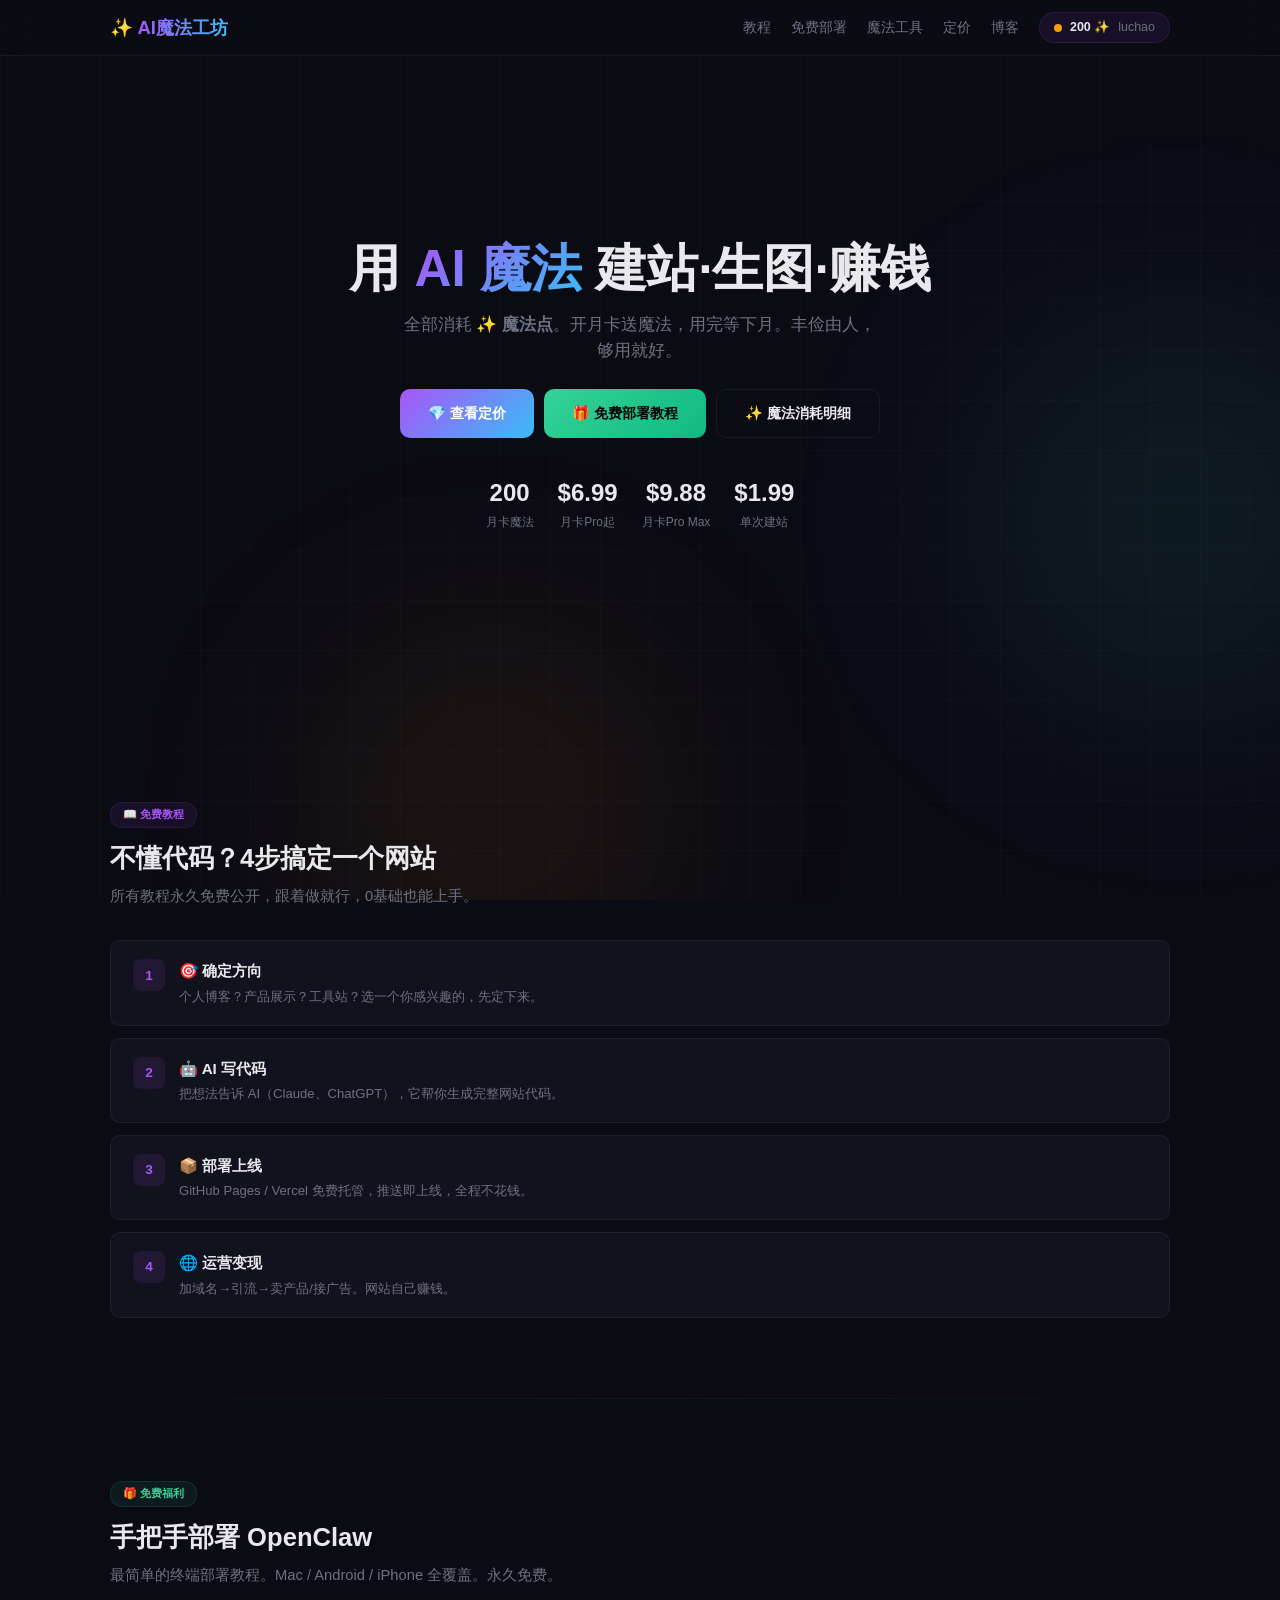
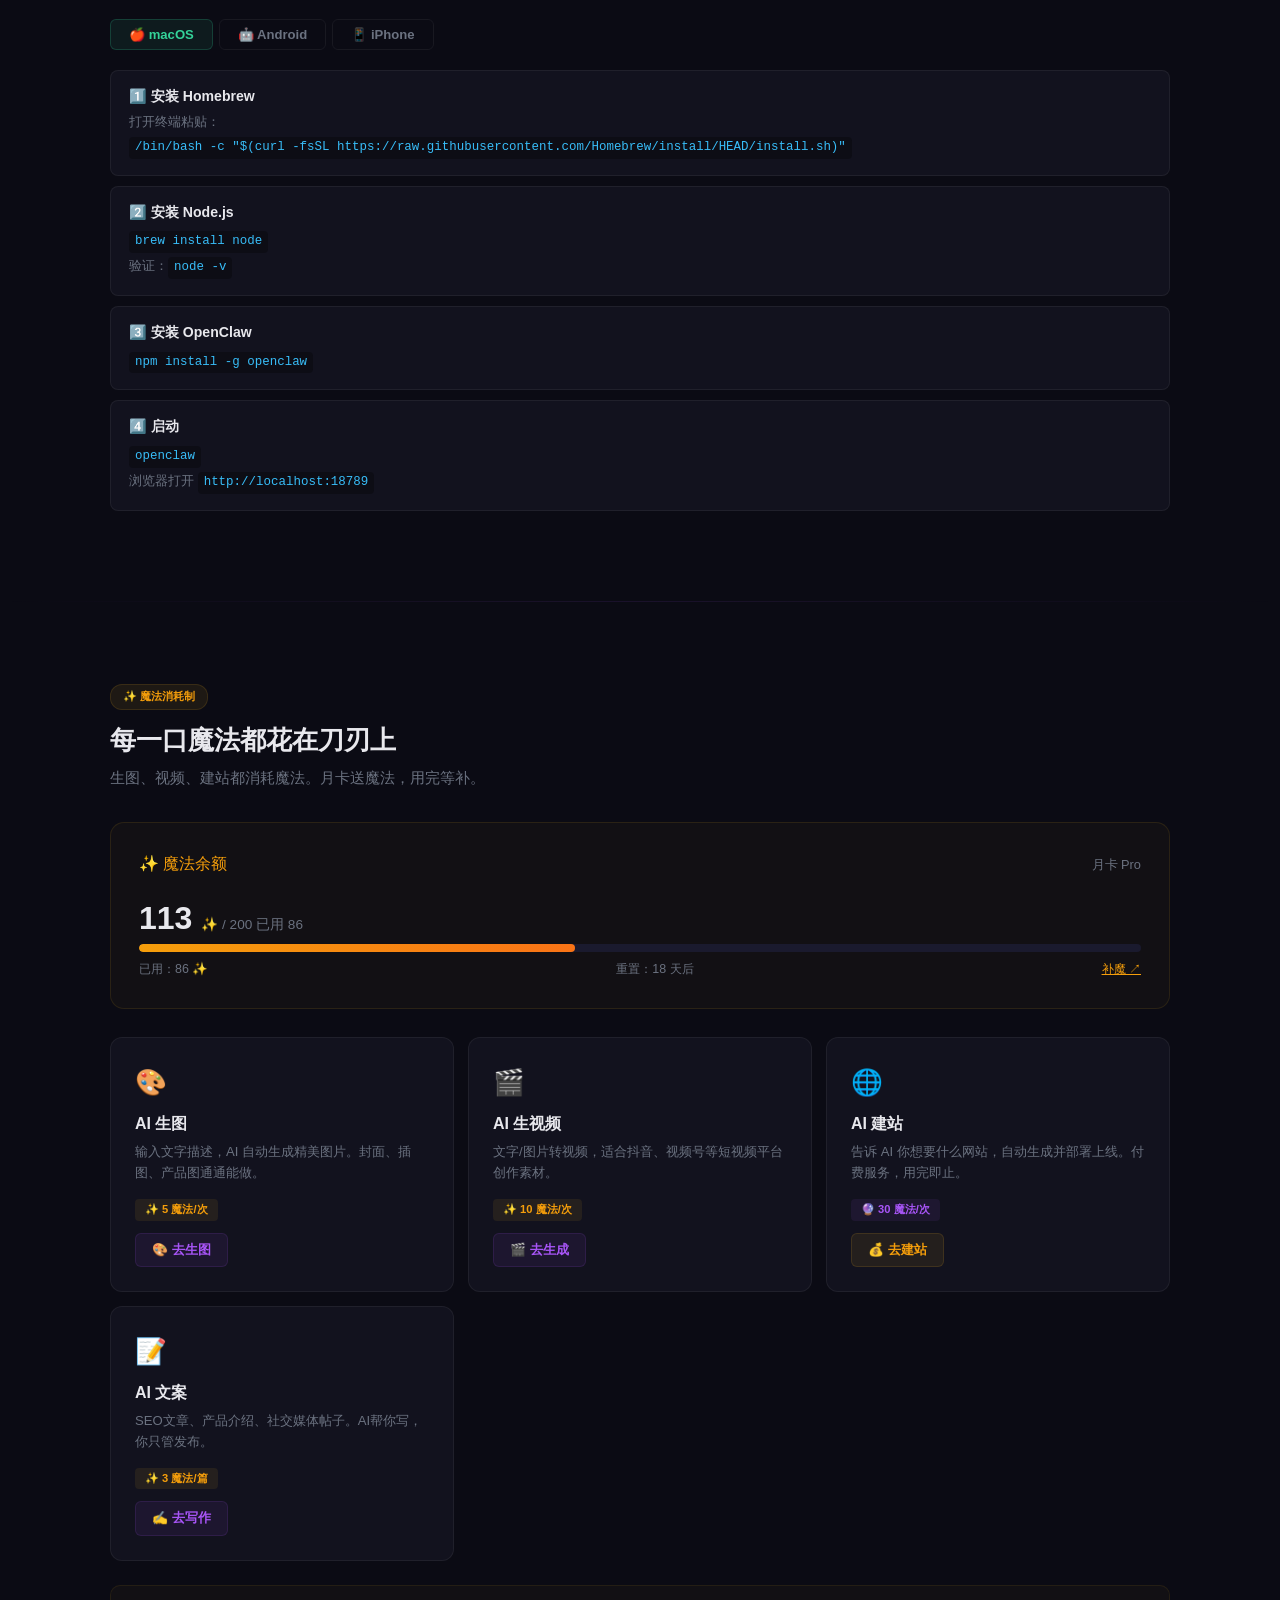
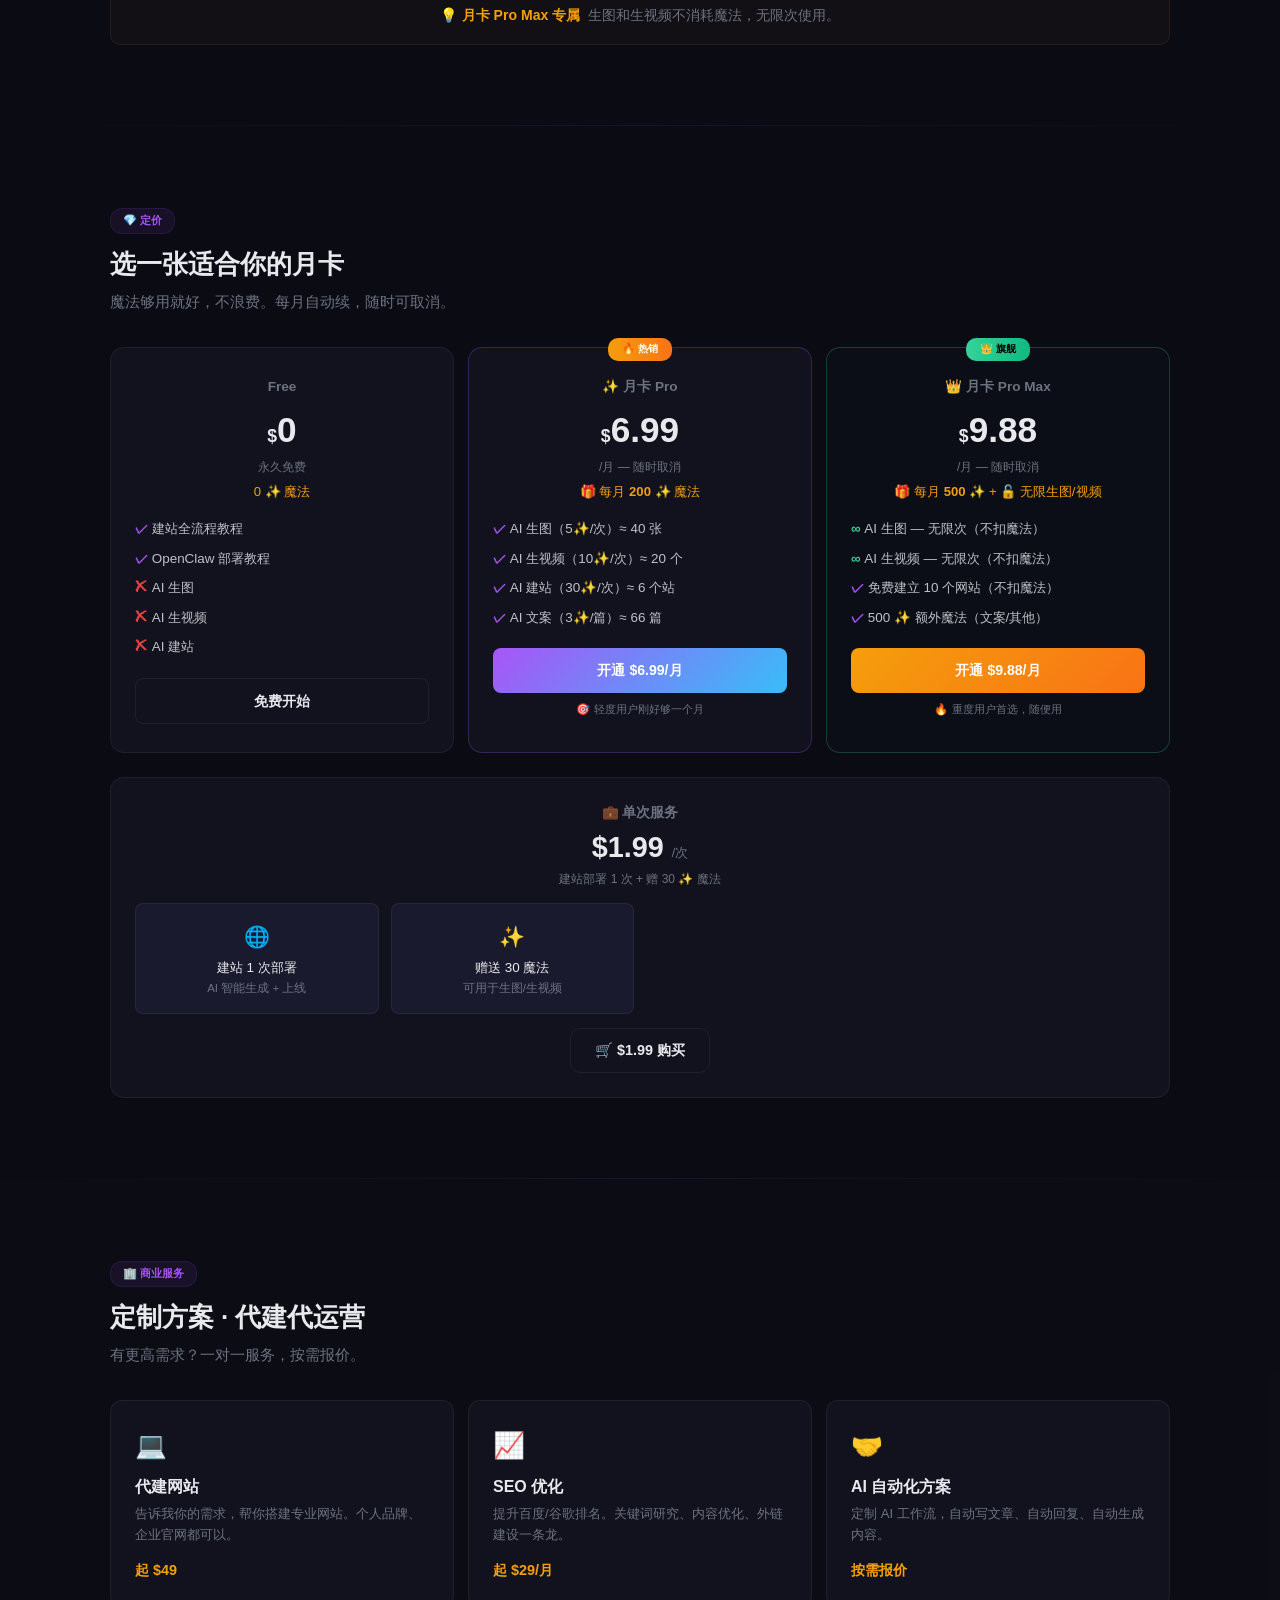
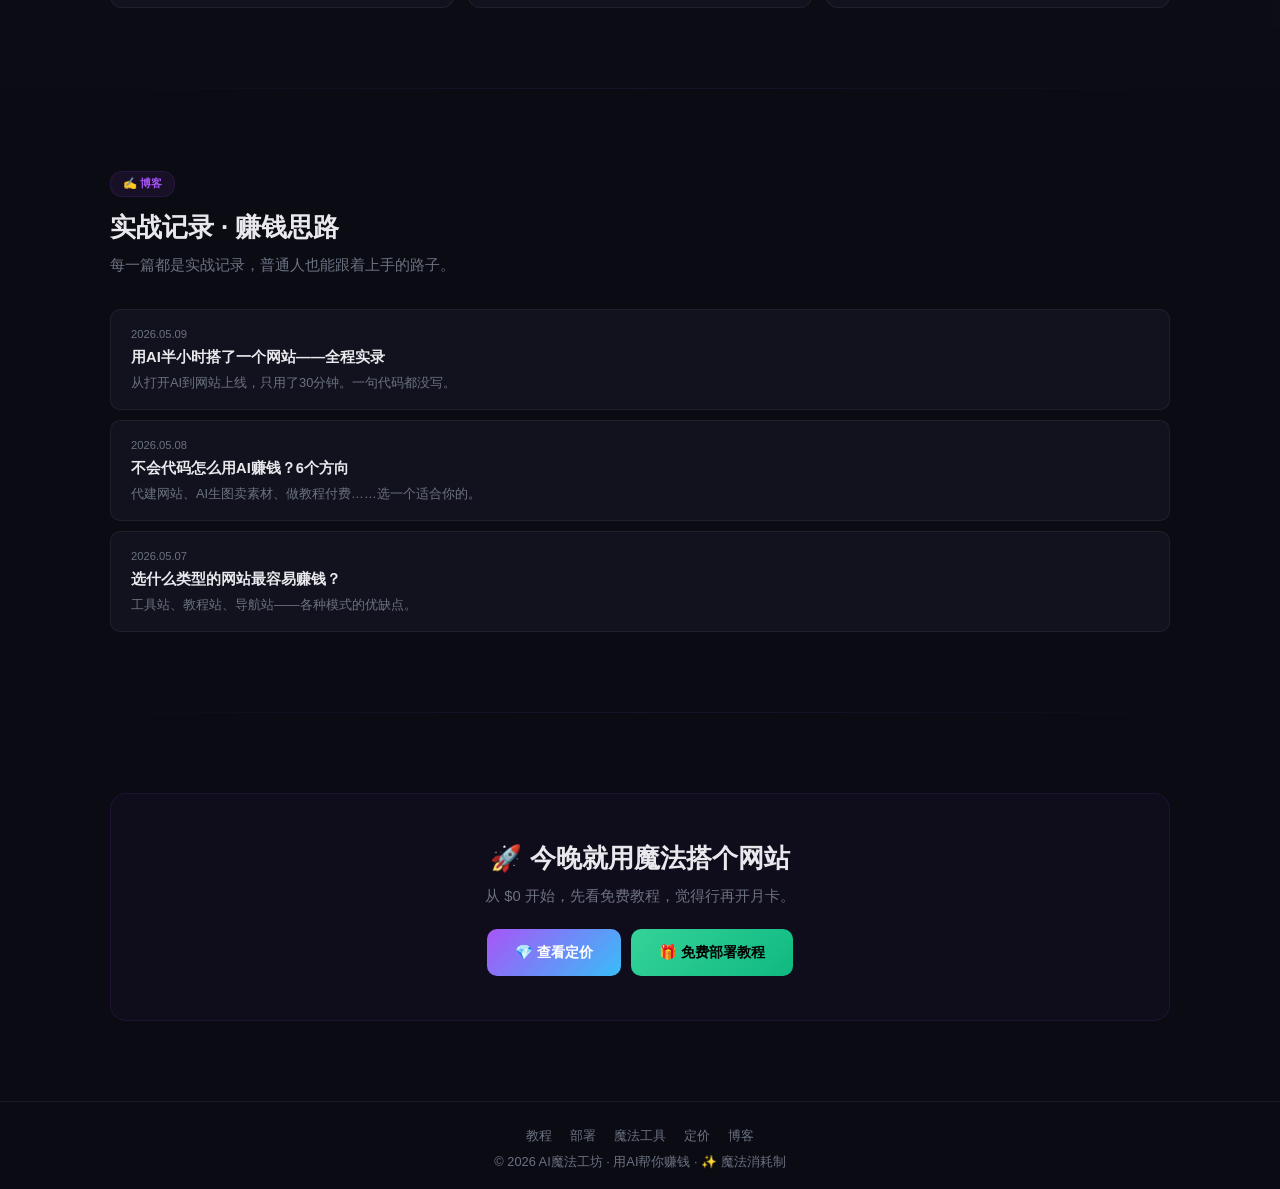
==== commit bc4e74ae: "🪄 全面细化：魔法余额仪表盘 + 完整体验流程 + 多平台部署教程" ====
--- a/index.html
+++ b/index.html
@@ -1,725 +1,661 @@
 <!DOCTYPE html>
 <html lang="zh-CN">
 <head>
-    <meta charset="UTF-8" />
-    <meta name="viewport" content="width=device-width, initial-scale=1.0" />
-    <title>AI工具箱 - 建站·生图·部署，AI帮你搞定</title>
-    <meta name="description" content="用AI做网站、AI生图、部署教程。魔法消耗制，按需付费，丰俭由人。" />
-    <style>
-        * { margin:0; padding:0; box-sizing:border-box; }
-        html { scroll-behavior:smooth; }
-        body {
-            font-family: -apple-system, BlinkMacSystemFont, "Segoe UI", Roboto, sans-serif;
-            background: #08080e;
-            color: #e8e8ed;
-            line-height: 1.7;
-            overflow-x: hidden;
-        }
-
-        .parallax-layer {
-            position: fixed; top:0; left:0; right:0; bottom:0;
-            z-index: -1;
-            pointer-events: none;
-        }
-        .parallax-layer .bg-orb {
-            position: absolute;
-            border-radius: 50%;
-            filter: blur(100px);
-            opacity: 0.12;
-        }
-        .parallax-layer .bg-orb:nth-child(1) {
-            width: 600px; height: 600px;
-            background: linear-gradient(135deg, #a855f7, #6366f1);
-            top: -200px; left: -200px;
-        }
-        .parallax-layer .bg-orb:nth-child(2) {
-            width: 500px; height: 500px;
-            background: linear-gradient(135deg, #38bdf8, #06b6d4);
-            top: 40%; right: -150px;
-        }
-        .parallax-layer .bg-orb:nth-child(3) {
-            width: 400px; height: 400px;
-            background: linear-gradient(135deg, #f59e0b, #d97706);
-            bottom: -100px; left: 30%;
-        }
-        .parallax-layer .bg-grid {
-            position: absolute;
-            inset: 0;
-            background-image:
-                linear-gradient(rgba(255,255,255,0.02) 1px, transparent 1px),
-                linear-gradient(90deg, rgba(255,255,255,0.02) 1px, transparent 1px);
-            background-size: 60px 60px;
-        }
-
-        .container { max-width: 960px; margin:0 auto; padding:0 20px; }
-
-        nav {
-            position:fixed; top:0; left:0; right:0; z-index:100;
-            background: rgba(8,8,14,0.8); backdrop-filter:blur(14px);
-            border-bottom: 1px solid rgba(255,255,255,0.05);
-            height: 56px; display:flex; align-items:center;
-        }
-        nav .container { display:flex; justify-content:space-between; align-items:center; width:100%; }
-        .logo {
-            font-size:1.2rem; font-weight:700;
-            background:linear-gradient(90deg,#a855f7,#38bdf8);
-            -webkit-background-clip:text; -webkit-text-fill-color:transparent;
-        }
-        .nav-toggle { display:none; background:none; border:none; color:#e8e8ed; font-size:1.4rem; cursor:pointer; }
-        nav .links { display:flex; gap:24px; align-items:center; }
-        nav .links a {
-            color:#94a3b8; text-decoration:none; font-size:.88rem; transition:color .2s;
-        }
-        nav .links a:hover { color:#e8e8ed; }
-        nav .links .btn-sm {
-            background:linear-gradient(90deg,#a855f7,#38bdf8); color:#fff;
-            padding:7px 18px; border-radius:6px; font-weight:600; font-size:.82rem;
-        }
-
-        .hero {
-            min-height: 85vh;
-            display:flex; align-items:center; justify-content:center;
-            text-align:center;
-            padding: 100px 0 60px;
-        }
-        .hero h1 {
-            font-size: 3rem; font-weight:800; line-height:1.2;
-            max-width:700px; margin:0 auto 14px;
-        }
-        .hero h1 span {
-            background:linear-gradient(135deg,#a855f7,#38bdf8);
-            -webkit-background-clip:text; -webkit-text-fill-color:transparent;
-        }
-        .hero h1 .sparkle { background:linear-gradient(135deg,#f59e0b,#f97316); -webkit-background-clip:text; -webkit-text-fill-color:transparent; }
-        .hero p {
-            font-size:1.1rem; color:#94a3b8;
-            max-width:520px; margin:0 auto 28px;
-        }
-        .hero .btns { display:flex; gap:12px; justify-content:center; flex-wrap:wrap; }
-        .btn-primary {
-            background:linear-gradient(90deg,#a855f7,#38bdf8); color:#fff;
-            padding:13px 32px; border-radius:8px; text-decoration:none;
-            font-weight:600; font-size:.95rem; display:inline-block;
-            transition:opacity .2s,transform .15s; border:none; cursor:pointer;
-        }
-        .btn-primary:hover { opacity:.9; transform:translateY(-1px); }
-        .btn-outline {
-            border:1px solid rgba(255,255,255,.12); color:#e8e8ed;
-            padding:13px 32px; border-radius:8px; text-decoration:none;
-            font-weight:600; font-size:.95rem; display:inline-block;
-            transition:border-color .2s;
-        }
-        .btn-outline:hover { border-color:rgba(168,85,247,.4); }
-        .btn-green {
-            background:linear-gradient(90deg,#34d399,#10b981); color:#fff;
-            padding:13px 32px; border-radius:8px; text-decoration:none;
-            font-weight:600; font-size:.95rem; display:inline-block;
-            transition:opacity .2s,transform .15s;
-        }
-        .btn-green:hover { opacity:.9; transform:translateY(-1px); }
-        .btn-amber {
-            background:linear-gradient(90deg,#f59e0b,#d97706); color:#fff;
-            padding:13px 32px; border-radius:8px; text-decoration:none;
-            font-weight:600; font-size:.95rem; display:inline-block;
-            transition:opacity .2s,transform .15s;
-        }
-        .btn-amber:hover { opacity:.9; transform:translateY(-1px); }
-
-        .hero-hint {
-            margin-top:50px;
-            display:flex; gap:32px; justify-content:center; flex-wrap:wrap;
-        }
-        .hero-hint div { text-align:center; }
-        .hero-hint .num { font-size:1.6rem; font-weight:700; }
-        .hero-hint .lbl { font-size:.78rem; color:#64748b; }
-
-        section { padding:80px 0; }
-        .section-tag {
-            display:inline-block;
-            background:rgba(168,85,247,.1); border:1px solid rgba(168,85,247,.15);
-            color:#a855f7; padding:4px 14px; border-radius:16px;
-            font-size:.75rem; margin-bottom:12px;
-        }
-        .section-tag.green {
-            background:rgba(52,211,153,.1); border-color:rgba(52,211,153,.15);
-            color:#34d399;
-        }
-        .section-tag.amber {
-            background:rgba(251,191,36,.1); border-color:rgba(251,191,36,.15);
-            color:#fbbf24;
-        }
-        .section-title { font-size:1.7rem; font-weight:700; margin-bottom:8px; }
-        .section-sub { color:#94a3b8; font-size:.95rem; max-width:480px; margin-bottom:36px; }
-
-        .tut-steps { display:flex; flex-direction:column; gap:16px; }
-        .tut-step {
-            display:flex; gap:16px; align-items:flex-start;
-            background:rgba(255,255,255,.02);
-            border:1px solid rgba(255,255,255,.06);
-            border-radius:12px; padding:20px 24px;
-            transition:border-color .25s;
-        }
-        .tut-step:hover { border-color:rgba(168,85,247,.25); }
-        .tut-step .step-num {
-            width:36px; height:36px; min-width:36px;
-            display:flex; align-items:center; justify-content:center;
-            background:rgba(168,85,247,.15); color:#a855f7;
-            border-radius:8px; font-weight:700; font-size:.9rem;
-        }
-        .tut-step .step-body h3 { font-size:1rem; margin-bottom:4px; }
-        .tut-step .step-body p { font-size:.86rem; color:#94a3b8; }
-
-        .platform-tabs {
-            display:flex; gap:8px; margin-bottom:24px; flex-wrap:wrap;
-        }
-        .platform-tab {
-            padding:8px 20px; border-radius:6px; cursor:pointer;
-            border:1px solid rgba(255,255,255,.08);
-            color:#94a3b8; font-size:.85rem; font-weight:600;
-            background:transparent; transition:all .2s;
-        }
-        .platform-tab.active {
-            background:rgba(52,211,153,.12);
-            border-color:rgba(52,211,153,.25);
-            color:#34d399;
-        }
-        .platform-content { display:none; }
-        .platform-content.active { display:block; }
-
-        .guide-step {
-            background:rgba(255,255,255,.02);
-            border:1px solid rgba(255,255,255,.06);
-            border-radius:10px; padding:16px 20px; margin-bottom:12px;
-        }
-        .guide-step h4 { font-size:.9rem; margin-bottom:4px; }
-        .guide-step p { font-size:.84rem; color:#94a3b8; }
-        .guide-step code {
-            display:inline-block;
-            background:rgba(0,0,0,.3); color:#38bdf8;
-            padding:1px 6px; border-radius:4px;
-            font-size:.8rem; font-family:"SF Mono","Fira Code",monospace;
-        }
-
-        .tools-grid { display:grid; grid-template-columns:repeat(auto-fill,minmax(280px,1fr)); gap:16px; }
-        .tool-card {
-            background:rgba(255,255,255,.02); border:1px solid rgba(255,255,255,.06);
-            border-radius:12px; padding:24px;
-            transition:border-color .25s,transform .2s;
-        }
-        .tool-card:hover { border-color:rgba(168,85,247,.25); transform:translateY(-2px); }
-        .tool-card .ico { font-size:1.8rem; margin-bottom:8px; }
-        .tool-card h3 { font-size:1rem; margin-bottom:4px; }
-        .tool-card p { font-size:.84rem; color:#94a3b8; margin-bottom:12px; }
-        .magic-cost {
-            display:inline-block; background:rgba(251,191,36,.1);
-            color:#fbbf24; padding:2px 10px; border-radius:4px;
-            font-size:.72rem; font-weight:600;
-        }
-        .paid-badge {
-            display:inline-block; background:rgba(168,85,247,.1);
-            color:#a855f7; padding:2px 10px; border-radius:4px;
-            font-size:.72rem; font-weight:600;
-        }
-        .unlimited-badge {
-            display:inline-block; background:rgba(52,211,153,.1);
-            color:#34d399; padding:2px 10px; border-radius:4px;
-            font-size:.72rem; font-weight:600;
-        }
-        .tool-card .btn-sm-card {
-            display:inline-block; padding:6px 16px; border-radius:6px;
-            font-size:.82rem; font-weight:600; text-decoration:none;
-            background:rgba(168,85,247,.12); color:#a855f7;
-            border:1px solid rgba(168,85,247,.15);
-            transition:all .2s;
-        }
-        .tool-card .btn-sm-card:hover { background:rgba(168,85,247,.2); }
-
-        .pricing-grid { display:grid; grid-template-columns:repeat(auto-fill,minmax(260px,1fr)); gap:16px; }
-        .price-card {
-            background:rgba(255,255,255,.02); border:1px solid rgba(255,255,255,.06);
-            border-radius:12px; padding:28px 24px; text-align:center;
-            transition:border-color .25s;
-            position:relative;
-        }
-        .price-card.featured {
-            border-color:rgba(168,85,247,.25);
-        }
-        .price-card.featured::before {
-            content:"🔥 热销";
-            position:absolute; top:-10px; left:50%; transform:translateX(-50%);
-            background:linear-gradient(90deg,#f59e0b,#f97316); color:#fff;
-            padding:3px 14px; border-radius:10px; font-size:.7rem; font-weight:600;
-        }
-        .price-card.flagship {
-            border-color:rgba(52,211,153,.25);
-            background:rgba(52,211,153,.02);
-        }
-        .price-card.flagship::before {
-            content:"👑 旗舰";
-            position:absolute; top:-10px; left:50%; transform:translateX(-50%);
-            background:linear-gradient(90deg,#34d399,#10b981); color:#000;
-            padding:3px 14px; border-radius:10px; font-size:.7rem; font-weight:600;
-        }
-        .price-card .pname { font-size:.9rem; color:#94a3b8; margin-bottom:6px; font-weight:600; }
-        .price-card .pprice { font-size:2.4rem; font-weight:800; margin-bottom:2px; }
-        .price-card .pprice .currency { font-size:1.2rem; font-weight:600; }
-        .price-card .pperiod { font-size:.78rem; color:#64748b; margin-bottom:6px; }
-        .price-card .pmagic { font-size:.85rem; color:#fbbf24; margin-bottom:14px; }
-        .price-card ul { list-style:none; text-align:left; margin-bottom:20px; }
-        .price-card ul li { padding:5px 0; font-size:.86rem; color:#c0c0c8; }
-        .price-card ul li.yes::before { content:"✨ "; color:#fbbf24; font-weight:700; }
-        .price-card ul li.no::before { content:"✗ "; color:#ef4444; }
-        .price-card ul li.unlimited::before { content:"∞ "; color:#34d399; font-weight:700; }
-
-        .blog-list { display:flex; flex-direction:column; gap:12px; }
-        .blog-item {
-            background:rgba(255,255,255,.02); border:1px solid rgba(255,255,255,.06);
-            border-radius:12px; padding:18px 22px;
-            transition:border-color .25s; cursor:pointer;
-        }
-        .blog-item:hover { border-color:rgba(168,85,247,.25); }
-        .blog-item .bdate { font-size:.72rem; color:#64748b; }
-        .blog-item h3 { font-size:.95rem; margin:3px 0 4px; }
-        .blog-item p { font-size:.84rem; color:#94a3b8; }
-
-        .cta-block {
-            text-align:center;
-            background:rgba(168,85,247,.04); border:1px solid rgba(168,85,247,.12);
-            border-radius:16px; padding:48px 24px;
-        }
-        .cta-block h2 { font-size:1.8rem; margin-bottom:8px; }
-        .cta-block p { color:#94a3b8; max-width:420px; margin:0 auto 24px; font-size:.95rem; }
-
-        footer { border-top:1px solid rgba(255,255,255,.05); padding:28px 0; text-align:center; font-size:.82rem; color:#64748b; }
-        footer .footer-links { display:flex; gap:20px; justify-content:center; margin-bottom:8px; flex-wrap:wrap; }
-        footer .footer-links a { color:#94a3b8; text-decoration:none; font-size:.82rem; }
-        footer .footer-links a:hover { color:#e8e8ed; }
-
-        .section-divider { border:none; height:1px; background:linear-gradient(90deg,transparent,rgba(168,85,247,.15),transparent); margin:0; }
-
-        @media(max-width:640px) {
-            .hero h1 { font-size:2rem; }
-            .hero .btns { flex-direction:column; align-items:stretch; }
-            .hero .btns a { text-align:center; }
-            .tools-grid,.pricing-grid { grid-template-columns:1fr; }
-            nav .links { display:none; flex-direction:column; position:absolute; top:56px; left:0; right:0; background:rgba(8,8,14,.95); padding:16px 20px; border-bottom:1px solid rgba(255,255,255,.06); }
-            nav .links.open { display:flex; }
-            .nav-toggle { display:block; }
-        }
-    </style>
+<meta charset="UTF-8" />
+<meta name="viewport" content="width=device-width, initial-scale=1.0, maximum-scale=1.0, user-scalable=no" />
+<title>✨ AI 魔法工坊 — 生图·生视频·建站</title>
+<meta name="description" content="AI工具平台，魔法消耗制。AI生图、AI生视频、AI建站，全部消耗魔法。开月卡，够用就好。" />
+<style>
+:root {
+  --bg: #0b0b14;
+  --surface: #12121e;
+  --surface2: #1a1a2e;
+  --border: rgba(255,255,255,0.06);
+  --text: #e8e8ed;
+  --muted: #6b7280;
+  --accent: #a855f7;
+  --accent2: #38bdf8;
+  --gold: #f59e0b;
+  --green: #34d399;
+}
+*{margin:0;padding:0;box-sizing:border-box;}
+html{scroll-behavior:smooth;}
+body{
+  font-family:-apple-system,BlinkMacSystemFont,"Segoe UI",Roboto,sans-serif;
+  background:var(--bg);color:var(--text);line-height:1.6;
+  overflow-x:hidden;
+}
+
+/* ===== Scrollbar ===== */
+::-webkit-scrollbar{width:6px;}
+::-webkit-scrollbar-track{background:transparent;}
+::-webkit-scrollbar-thumb{background:rgba(168,85,247,0.2);border-radius:3px;}
+
+/* ===== Glass BG ===== */
+.bg-layer{
+  position:fixed;inset:0;z-index:-1;pointer-events:none;overflow:hidden;
+}
+.bg-layer .orb{
+  position:absolute;border-radius:50%;filter:blur(120px);opacity:0.1;
+}
+.bg-layer .orb:nth-child(1){
+  width:500px;height:500px;
+  background:linear-gradient(135deg,var(--accent),var(--accent2));
+  top:-150px;left:-100px;
+}
+.bg-layer .orb:nth-child(2){
+  width:400px;height:400px;
+  background:linear-gradient(135deg,var(--accent2),var(--green));
+  top:35%;right:-100px;
+}
+.bg-layer .orb:nth-child(3){
+  width:350px;height:350px;
+  background:linear-gradient(135deg,var(--gold),#f97316);
+  bottom:-80px;left:25%;
+}
+.bg-layer .grid{
+  position:absolute;inset:0;
+  background-image:linear-gradient(rgba(255,255,255,0.015) 1px,transparent 1px),
+    linear-gradient(90deg,rgba(255,255,255,0.015) 1px,transparent 1px);
+  background-size:50px 50px;
+}
+
+/* ===== Container ===== */
+.w{max-width:1100px;margin:0 auto;padding:0 20px;}
+
+/* ===== Nav ===== */
+nav{
+  position:fixed;top:0;left:0;right:0;z-index:100;
+  background:rgba(11,11,20,0.82);backdrop-filter:blur(16px);
+  border-bottom:1px solid var(--border);height:56px;
+  display:flex;align-items:center;
+}
+nav .w{display:flex;justify-content:space-between;align-items:center;width:100%;gap:12px;}
+.logo{font-size:1.15rem;font-weight:700;white-space:nowrap;}
+.logo .hl{background:linear-gradient(90deg,var(--accent),var(--accent2));-webkit-background-clip:text;-webkit-text-fill-color:transparent;}
+.nav-links{display:flex;gap:20px;align-items:center;font-size:.85rem;}
+.nav-links a{color:var(--muted);text-decoration:none;transition:color .2s;}
+.nav-links a:hover{color:var(--text);}
+.nav-user{
+  display:flex;align-items:center;gap:8px;padding:5px 14px;
+  background:rgba(168,85,247,0.08);border:1px solid rgba(168,85,247,0.15);
+  border-radius:20px;font-size:.78rem;font-weight:600;cursor:pointer;transition:all .2s;
+}
+.nav-user:hover{background:rgba(168,85,247,0.15);}
+.magic-dot{
+  display:inline-block;width:8px;height:8px;border-radius:50%;
+  background:var(--gold);animation:pulse-dot 2s infinite;
+}
+@keyframes pulse-dot{0%,100%{opacity:1}50%{opacity:.4}}
+.bt-menu{display:none;background:none;border:none;color:var(--text);font-size:1.4rem;cursor:pointer;}
+
+/* ===== Hero ===== */
+.hero{min-height:80vh;display:flex;align-items:center;padding:100px 0 50px;text-align:center;}
+.hero h1{font-size:clamp(2rem,5vw,3.2rem);font-weight:800;line-height:1.2;margin-bottom:12px;}
+.hero h1 .hl{background:linear-gradient(135deg,var(--accent),var(--accent2));-webkit-background-clip:text;-webkit-text-fill-color:transparent;}
+.hero p{font-size:1.05rem;color:var(--muted);max-width:480px;margin:0 auto 24px;}
+.hero-btns{display:flex;gap:10px;justify-content:center;flex-wrap:wrap;}
+.btn{
+  display:inline-flex;align-items:center;gap:6px;padding:12px 28px;border-radius:10px;
+  font-weight:600;font-size:.9rem;text-decoration:none;cursor:pointer;
+  transition:all .2s;border:none;
+}
+.btn-primary{background:linear-gradient(135deg,var(--accent),var(--accent2));color:#fff;}
+.btn-primary:hover{opacity:.9;transform:translateY(-1px);box-shadow:0 4px 20px rgba(168,85,247,0.3);}
+.btn-outline{border:1px solid var(--border);color:var(--text);background:transparent;}
+.btn-outline:hover{border-color:rgba(168,85,247,0.3);}
+.btn-green{background:linear-gradient(135deg,var(--green),#10b981);color:#000;}
+.btn-green:hover{opacity:.9;transform:translateY(-1px);}
+.btn-ghost{color:var(--muted);text-decoration:none;font-weight:500;font-size:.9rem;}
+.btn-ghost:hover{color:var(--text);}
+
+.hero-stats{display:flex;gap:24px;justify-content:center;flex-wrap:wrap;margin-top:36px;}
+.hero-stats>div{text-align:center;}
+.hero-stats .n{font-size:1.5rem;font-weight:700;}
+.hero-stats .l{font-size:.75rem;color:var(--muted);}
+
+/* ===== Sections ===== */
+section{padding:80px 0;}
+.tag{
+  display:inline-block;padding:3px 12px;border-radius:12px;font-size:.7rem;font-weight:600;
+  margin-bottom:10px;
+}
+.tag-purple{background:rgba(168,85,247,0.08);color:var(--accent);border:1px solid rgba(168,85,247,0.12);}
+.tag-green{background:rgba(52,211,153,0.08);color:var(--green);border:1px solid rgba(52,211,153,0.12);}
+.tag-amber{background:rgba(251,191,36,0.08);color:var(--gold);border:1px solid rgba(251,191,36,0.12);}
+.s-title{font-size:1.6rem;font-weight:700;margin-bottom:6px;}
+.s-sub{color:var(--muted);font-size:.92rem;max-width:460px;margin-bottom:32px;}
+
+/* ===== Steps ===== */
+.steps{display:flex;flex-direction:column;gap:12px;}
+.step{
+  display:flex;gap:14px;align-items:flex-start;
+  background:var(--surface);border:1px solid var(--border);
+  border-radius:10px;padding:18px 22px;transition:border-color .3s;
+}
+.step:hover{border-color:rgba(168,85,247,0.2);}
+.step .num{
+  width:32px;height:32px;min-width:32px;display:flex;
+  align-items:center;justify-content:center;
+  background:rgba(168,85,247,0.1);color:var(--accent);
+  border-radius:8px;font-weight:700;font-size:.85rem;
+}
+.step h3{font-size:.95rem;margin-bottom:2px;}
+.step p{font-size:.82rem;color:var(--muted);}
+
+/* ===== Platform Tabs ===== */
+.p-tabs{display:flex;gap:6px;margin-bottom:20px;flex-wrap:wrap;}
+.p-tab{
+  padding:7px 18px;border-radius:6px;cursor:pointer;
+  border:1px solid var(--border);color:var(--muted);
+  font-size:.82rem;font-weight:600;background:transparent;transition:all .2s;
+}
+.p-tab.active{background:rgba(52,211,153,0.08);border-color:rgba(52,211,153,0.2);color:var(--green);}
+.p-tab:hover{border-color:rgba(52,211,153,0.2);}
+.p-content{display:none;animation:fadeIn .3s;}
+.p-content.active{display:block;}
+@keyframes fadeIn{from{opacity:0;transform:translateY(8px)}to{opacity:1;transform:translateY(0)}}
+
+.g-step{background:var(--surface);border:1px solid var(--border);border-radius:8px;padding:14px 18px;margin-bottom:10px;}
+.g-step h4{font-size:.88rem;margin-bottom:3px;}
+.g-step p{font-size:.82rem;color:var(--muted);}
+.g-step code{
+  display:inline-block;background:rgba(0,0,0,0.3);color:var(--accent2);
+  padding:1px 6px;border-radius:4px;font-size:.78rem;
+  font-family:"SF Mono","Fira Code",monospace;margin:2px 0;
+}
+
+/* ===== Magic Dashboard ===== */
+.magic-board{
+  background:rgba(251,191,36,0.03);border:1px solid rgba(251,191,36,0.1);
+  border-radius:14px;padding:28px;margin-bottom:28px;
+}
+.magic-board .mb-head{display:flex;justify-content:space-between;align-items:center;flex-wrap:wrap;gap:12px;margin-bottom:16px;}
+.mb-balance{font-size:2rem;font-weight:800;}
+.mb-balance .label{font-size:.85rem;font-weight:400;color:var(--muted);}
+.mb-bar{height:8px;background:var(--surface2);border-radius:4px;overflow:hidden;margin-bottom:8px;}
+.mb-bar-inner{height:100%;border-radius:4px;background:linear-gradient(90deg,var(--gold),#f97316);transition:width .6s;}
+.mb-footer{display:flex;justify-content:space-between;font-size:.78rem;color:var(--muted);flex-wrap:wrap;gap:6px;}
+
+/* ===== Cards ===== */
+.grid-3{display:grid;grid-template-columns:repeat(auto-fill,minmax(290px,1fr));gap:14px;}
+.card{
+  background:var(--surface);border:1px solid var(--border);border-radius:12px;
+  padding:24px;transition:all .3s;
+}
+.card:hover{border-color:rgba(168,85,247,0.2);transform:translateY(-2px);}
+.card .ico{font-size:1.6rem;margin-bottom:8px;}
+.card h3{font-size:1rem;margin-bottom:4px;}
+.card p{font-size:.82rem;color:var(--muted);margin-bottom:12px;}
+.card .b{display:inline-block;padding:2px 10px;border-radius:4px;font-size:.7rem;font-weight:600;}
+.b-magic{background:rgba(251,191,36,0.08);color:var(--gold);}
+.b-paid{background:rgba(168,85,247,0.08);color:var(--accent);}
+.b-unlim{background:rgba(52,211,153,0.08);color:var(--green);}
+.card .act{
+  display:inline-block;padding:6px 16px;border-radius:6px;font-size:.8rem;
+  font-weight:600;text-decoration:none;
+  background:rgba(168,85,247,0.08);color:var(--accent);
+  border:1px solid rgba(168,85,247,0.12);transition:all .2s;
+}
+.card .act:hover{background:rgba(168,85,247,0.15);}
+.card .act-gold{background:rgba(251,191,36,0.08);color:var(--gold);border-color:rgba(251,191,36,0.12);}
+
+/* ===== Pricing ===== */
+.p-grid{display:grid;grid-template-columns:repeat(auto-fill,minmax(280px,1fr));gap:14px;}
+.p-card{
+  background:var(--surface);border:1px solid var(--border);border-radius:14px;
+  padding:28px 24px;text-align:center;position:relative;transition:all .3s;
+}
+.p-card:hover{border-color:rgba(168,85,247,0.15);}
+.p-card.pop{border-color:rgba(168,85,247,0.25);}
+.p-card.pop::after{
+  content:"🔥 热销";position:absolute;top:-10px;left:50%;transform:translateX(-50%);
+  background:linear-gradient(90deg,var(--gold),#f97316);color:#fff;
+  padding:3px 14px;border-radius:10px;font-size:.65rem;font-weight:600;white-space:nowrap;
+}
+.p-card.max{border-color:rgba(52,211,153,0.25);background:rgba(52,211,153,0.02);}
+.p-card.max::after{
+  content:"👑 旗舰";position:absolute;top:-10px;left:50%;transform:translateX(-50%);
+  background:linear-gradient(90deg,var(--green),#10b981);color:#000;
+  padding:3px 14px;border-radius:10px;font-size:.65rem;font-weight:600;white-space:nowrap;
+}
+.p-name{font-size:.85rem;color:var(--muted);font-weight:600;margin-bottom:4px;}
+.p-price{font-size:2.2rem;font-weight:800;}
+.p-price .s{font-size:1.1rem;}
+.p-period{font-size:.75rem;color:var(--muted);margin-bottom:4px;}
+.p-magic{font-size:.82rem;color:var(--gold);margin-bottom:12px;}
+.p-card ul{list-style:none;text-align:left;margin-bottom:16px;}
+.p-card ul li{padding:4px 0;font-size:.84rem;color:#c0c0c8;}
+.p-card ul li::before{content:"✓ ";color:var(--accent);font-weight:700;}
+.p-card ul li.lim::before{content:"∞ ";color:var(--green);font-weight:700;}
+.p-card ul li.no::before{content:"✗ ";color:#ef4444;}
+.p-card .btn{display:block;text-align:center;padding:11px;border-radius:8px;font-size:.88rem;width:100%;}
+
+/* One-time */
+.one-time{
+  margin-top:24px;background:var(--surface);border:1px solid var(--border);
+  border-radius:14px;padding:24px;
+}
+.ot-grid{display:grid;grid-template-columns:repeat(auto-fill,minmax(200px,1fr));gap:12px;margin-top:14px;}
+.ot-item{background:var(--surface2);border:1px solid var(--border);border-radius:8px;padding:16px;text-align:center;}
+.ot-item .ico{font-size:1.3rem;margin-bottom:4px;}
+.ot-item .t{font-size:.84rem;}
+.ot-item .d{font-size:.72rem;color:var(--muted);}
+
+/* ===== Blog ===== */
+.blog-list{display:flex;flex-direction:column;gap:10px;}
+.blog-item{
+  background:var(--surface);border:1px solid var(--border);
+  border-radius:10px;padding:16px 20px;cursor:pointer;transition:border-color .3s;
+}
+.blog-item:hover{border-color:rgba(168,85,247,0.2);}
+.blog-item .date{font-size:.7rem;color:var(--muted);}
+.blog-item h3{font-size:.92rem;margin:2px 0 3px;}
+.blog-item p{font-size:.8rem;color:var(--muted);}
+
+/* ===== CTA ===== */
+.cta{
+  text-align:center;background:rgba(168,85,247,0.03);
+  border:1px solid rgba(168,85,247,0.1);border-radius:16px;padding:44px 24px;
+}
+.cta h2{font-size:1.6rem;margin-bottom:6px;}
+.cta p{color:var(--muted);max-width:400px;margin:0 auto 20px;font-size:.92rem;}
+
+/* ===== Footer ===== */
+footer{border-top:1px solid var(--border);padding:24px 0;text-align:center;font-size:.8rem;color:var(--muted);}
+footer .fl{display:flex;gap:18px;justify-content:center;margin-bottom:6px;flex-wrap:wrap;}
+footer .fl a{color:var(--muted);text-decoration:none;font-size:.8rem;}
+footer .fl a:hover{color:var(--text);}
+
+/* ===== Divider ===== */
+hr{border:none;height:1px;background:linear-gradient(90deg,transparent,rgba(168,85,247,0.1),transparent);margin:0;}
+
+/* ===== Mobile ===== */
+@media(max-width:640px){
+  .hero h1{font-size:1.8rem;}
+  .hero-btns{flex-direction:column;align-items:stretch;}
+  .hero-btns .btn{justify-content:center;}
+  .grid-3,.p-grid,.ot-grid{grid-template-columns:1fr;}
+  .nav-links{display:none;flex-direction:column;position:absolute;top:56px;left:0;right:0;
+    background:rgba(11,11,20,0.95);padding:16px 20px;border-bottom:1px solid var(--border);
+    gap:14px;z-index:99;}
+  .nav-links.open{display:flex;}
+  .bt-menu{display:block;}
+  .mb-balance{font-size:1.6rem;}
+}
+
+/* ===== Skeleton Loader ===== */
+@keyframes shimmer{0%{background-position:-200% 0}100%{background-position:200% 0}}
+.skeleton{
+  background:linear-gradient(90deg,var(--surface) 25%,var(--surface2) 50%,var(--surface) 75%);
+  background-size:200% 100%;animation:shimmer 1.5s infinite;border-radius:8px;
+}
+</style>
 </head>
 <body>
 
-<div class="parallax-layer" id="parallax">
-    <div class="bg-grid"></div>
-    <div class="bg-orb"></div>
-    <div class="bg-orb"></div>
-    <div class="bg-orb"></div>
+<div class="bg-layer">
+  <div class="grid"></div>
+  <div class="orb"></div>
+  <div class="orb"></div>
+  <div class="orb"></div>
 </div>
 
+<!-- ===== NAV ===== -->
 <nav>
-    <div class="container">
-        <div class="logo">✨ AI工具箱</div>
-        <button class="nav-toggle" onclick="document.querySelector('nav .links').classList.toggle('open')">☰</button>
-        <div class="links">
-            <a href="#tutorial">教程</a>
-            <a href="#openclaw">免费部署</a>
-            <a href="#magic">魔法消耗</a>
-            <a href="#pricing">定价</a>
-            <a href="#blog">博客</a>
-            <a href="#cta" class="btn-sm">开始体验</a>
-        </div>
-    </div>
+  <div class="w">
+    <div class="logo">✨ <span class="hl">AI魔法工坊</span></div>
+    <button class="bt-menu" onclick="document.querySelector('.nav-links').classList.toggle('open')">☰</button>
+    <div class="nav-links">
+      <a href="#tutorial">教程</a>
+      <a href="#deploy">免费部署</a>
+      <a href="#tools">魔法工具</a>
+      <a href="#pricing">定价</a>
+      <a href="#blog">博客</a>
+      <div class="nav-user">
+        <span class="magic-dot"></span>
+        <span>200 <span style="color:var(--gold);">✨</span></span>
+        <span style="color:var(--muted);font-weight:400;">luchao</span>
+      </div>
+    </div>
+  </div>
 </nav>
 
-<!-- HERO -->
+<!-- ===== HERO ===== -->
 <section class="hero">
-    <div class="container">
-        <h1>用 <span>AI</span> 赚钱<br />从 <span class="sparkle">✨魔法</span> 开始</h1>
-        <p>建站、生图、生视频——全部消耗<strong>魔法点</strong>。<br />按需付费，丰俭由人。开个月卡，够用就好。</p>
-        <div class="btns">
-            <a href="#pricing" class="btn-primary">🎯 查看定价</a>
-            <a href="#openclaw" class="btn-green">🎁 免费部署教程</a>
-        </div>
-        <div class="hero-hint">
-            <div><div class="num">✨</div><div class="lbl">魔法消耗制</div></div>
-            <div><div class="num">$6.99</div><div class="lbl">月卡Pro起</div></div>
-            <div><div class="num">$9.88</div><div class="lbl">月卡Pro Max</div></div>
-            <div><div class="num">🎁</div><div class="lbl">免费教程</div></div>
-        </div>
-    </div>
-</section>
-
-<!-- ===== 教程 ===== -->
+  <div class="w">
+    <h1>用 <span class="hl">AI 魔法</span> 建站·生图·赚钱</h1>
+    <p>全部消耗<strong> ✨ 魔法点</strong>。开月卡送魔法，用完等下月。丰俭由人，够用就好。</p>
+    <div class="hero-btns">
+      <a href="#pricing" class="btn btn-primary">💎 查看定价</a>
+      <a href="#deploy" class="btn btn-green">🎁 免费部署教程</a>
+      <a href="#tools" class="btn btn-outline">✨ 魔法消耗明细</a>
+    </div>
+    <div class="hero-stats">
+      <div><div class="n">200</div><div class="l">月卡魔法</div></div>
+      <div><div class="n">$6.99</div><div class="l">月卡Pro起</div></div>
+      <div><div class="n">$9.88</div><div class="l">月卡Pro Max</div></div>
+      <div><div class="n">$1.99</div><div class="l">单次建站</div></div>
+    </div>
+  </div>
+</section>
+
+<!-- ===== Tutorial ===== -->
 <section id="tutorial">
-    <div class="container">
-        <div class="section-tag">📖 免费教程</div>
-        <h2 class="section-title">不懂代码？4步搞定一个网站</h2>
-        <p class="section-sub">从0到上线，每一步都有AI帮忙。永久免费，随便看。</p>
-        <div class="tut-steps">
-            <div class="tut-step">
-                <div class="step-num">1</div>
-                <div class="step-body">
-                    <h3>🎯 确定方向</h3>
-                    <p>个人博客？工具站？产品展示？选一个方向，我们先定下来。</p>
-                </div>
-            </div>
-            <div class="tut-step">
-                <div class="step-num">2</div>
-                <div class="step-body">
-                    <h3>🤖 AI写代码</h3>
-                    <p>把想法告诉AI，它会帮你生成完整代码。你不用写一行代码。</p>
-                </div>
-            </div>
-            <div class="tut-step">
-                <div class="step-num">3</div>
-                <div class="step-body">
-                    <h3>📦 部署上线</h3>
-                    <p>用GitHub + GitHub Pages/Vercel 免费托管，推送即上线。</p>
-                </div>
-            </div>
-            <div class="tut-step">
-                <div class="step-num">4</div>
-                <div class="step-body">
-                    <h3>🌐 运营变现</h3>
-                    <p>域名 + 内容引流 + 卖服务/产品。网站可以自己赚钱。</p>
-                </div>
-            </div>
-        </div>
-    </div>
-</section>
-
-<hr class="section-divider" />
-
-<!-- ===== 免费福利：部署 OpenClaw ===== -->
-<section id="openclaw">
-    <div class="container">
-        <div class="section-tag green">🎁 免费福利</div>
-        <h2 class="section-title">手把手部署 OpenClaw</h2>
-        <p class="section-sub">最简单的终端部署教程，Mac / Android / iPhone 全覆盖。永久免费公开。</p>
-
-        <div class="platform-tabs">
-            <button class="platform-tab active" onclick="switchPlatform('mac')">🍎 macOS</button>
-            <button class="platform-tab" onclick="switchPlatform('android')">🤖 Android</button>
-            <button class="platform-tab" onclick="switchPlatform('iphone')">📱 iPhone</button>
-        </div>
-
-        <div class="platform-content active" id="platform-mac">
-            <div class="guide-step">
-                <h4>1️⃣ 安装 Homebrew</h4>
-                <p>打开终端，粘贴：</p>
-                <code>/bin/bash -c "$(curl -fsSL https://raw.githubusercontent.com/Homebrew/install/HEAD/install.sh)"</code>
-            </div>
-            <div class="guide-step">
-                <h4>2️⃣ 安装 Node.js</h4>
-                <code>brew install node</code>
-                <p>验证：<code>node -v</code></p>
-            </div>
-            <div class="guide-step">
-                <h4>3️⃣ 安装 OpenClaw</h4>
-                <code>npm install -g openclaw</code>
-            </div>
-            <div class="guide-step">
-                <h4>4️⃣ 启动</h4>
-                <code>openclaw</code>
-                <p>浏览器打开 <code>http://localhost:18789</code></p>
-            </div>
-        </div>
-
-        <div class="platform-content" id="platform-android">
-            <div class="guide-step">
-                <h4>1️⃣ 安装 Termux</h4>
-                <p>F-Droid 搜索 Termux 安装。</p>
-            </div>
-            <div class="guide-step">
-                <h4>2️⃣ 更新 & 安装 Node</h4>
-                <code>pkg update && pkg upgrade -y</code>
-                <code>pkg install nodejs -y</code>
-            </div>
-            <div class="guide-step">
-                <h4>3️⃣ 安装 OpenClaw</h4>
-                <code>npm install -g openclaw</code>
-            </div>
-            <div class="guide-step">
-                <h4>4️⃣ 启动</h4>
-                <code>openclaw</code>
-            </div>
-        </div>
-
-        <div class="platform-content" id="platform-iphone">
-            <div class="guide-step">
-                <h4>1️⃣ 安装 iSH</h4>
-                <p>App Store 搜 <strong>iSH Shell</strong> 免费下载。</p>
-            </div>
-            <div class="guide-step">
-                <h4>2️⃣ 更新 & 安装 Node</h4>
-                <code>apk update && apk upgrade</code>
-                <code>apk add nodejs npm</code>
-            </div>
-            <div class="guide-step">
-                <h4>3️⃣ 安装 OpenClaw</h4>
-                <code>npm install -g openclaw</code>
-            </div>
-            <div class="guide-step">
-                <h4>4️⃣ 启动</h4>
-                <code>openclaw</code>
-            </div>
-        </div>
-
-        <div style="text-align:center;margin-top:24px;padding:16px;background:rgba(52,211,153,.04);border:1px solid rgba(52,211,153,.1);border-radius:10px;">
-            <p style="color:#34d399;font-size:.9rem;">🎁 永久免费 · 持续更新</p>
-        </div>
-    </div>
-</section>
-
-<hr class="section-divider" />
-
-<!-- ===== 魔法消耗 ===== -->
-<section id="magic">
-    <div class="container">
-        <div class="section-tag amber">✨ 魔法消耗制</div>
-        <h2 class="section-title">每一口魔法都花在刀刃上</h2>
-        <p class="section-sub">生图、生视频、建站都消耗魔法点。月卡赠魔法，用完等下月。丰俭由人。</p>
-
-        <div style="background:rgba(251,191,36,.04);border:1px solid rgba(251,191,36,.1);border-radius:12px;padding:24px;margin-bottom:24px;text-align:center;">
-            <div style="font-size:1.2rem;font-weight:700;margin-bottom:8px;">✨ 魔法消耗一览</div>
-            <div style="display:flex;gap:24px;justify-content:center;flex-wrap:wrap;font-size:.9rem;">
-                <span>🎨 AI 生图：<strong style="color:#fbbf24;">5 魔法 🔮/次</strong></span>
-                <span>🎬 AI 生视频：<strong style="color:#fbbf24;">10 魔法 🔮/次</strong></span>
-                <span>🌐 部署网站：<strong style="color:#fbbf24;">30 魔法 🔮/次</strong></span>
-            </div>
-        </div>
-
-        <div class="tools-grid">
-            <div class="tool-card">
-                <div class="ico">🎨</div>
-                <h3>AI 生图</h3>
-                <p>输入文字描述，AI 自动生成精美图片。封面、插图、产品图通通能做。</p>
-                <span class="magic-cost">✨ 消耗 5 魔法/次</span>
-                <div style="margin-top:12px;"><a href="#pricing" class="btn-sm-card">查看定价</a></div>
-            </div>
-            <div class="tool-card">
-                <div class="ico">🎬</div>
-                <h3>AI 生视频</h3>
-                <p>文字/图片转视频，适合抖音、视频号等短视频平台。</p>
-                <span class="magic-cost">✨ 消耗 10 魔法/次</span>
-                <div style="margin-top:12px;"><a href="#pricing" class="btn-sm-card">查看定价</a></div>
-            </div>
-            <div class="tool-card">
-                <div class="ico">🌐</div>
-                <h3>AI 建站服务 🏷️ 付费</h3>
-                <p>告诉 AI 你想要什么网站，自动生成完整代码并部署上线。单次购买，用完即止。</p>
-                <span class="magic-cost">✨ 消耗 30 魔法/次</span>
-                <span class="paid-badge" style="margin-left:4px;">付费服务</span>
-                <div style="margin-top:12px;"><a href="#pricing" class="btn-sm-card" style="border-color:rgba(251,191,36,.15);color:#fbbf24;">💰 查看定价</a></div>
-            </div>
-            <div class="tool-card">
-                <div class="ico">📝</div>
-                <h3>AI 文案写作</h3>
-                <p>SEO文章、产品介绍、推广文案。AI帮你写，你只管发。</p>
-                <span class="magic-cost">✨ 消耗 3 魔法/篇</span>
-                <div style="margin-top:12px;"><a href="#pricing" class="btn-sm-card">查看定价</a></div>
-            </div>
-        </div>
-    </div>
-</section>
-
-<hr class="section-divider" />
-
-<!-- ===== 定价 ===== -->
+  <div class="w">
+    <span class="tag tag-purple">📖 免费教程</span>
+    <h2 class="s-title">不懂代码？4步搞定一个网站</h2>
+    <p class="s-sub">所有教程永久免费公开，跟着做就行，0基础也能上手。</p>
+    <div class="steps">
+      <div class="step"><div class="num">1</div>
+        <div><h3>🎯 确定方向</h3><p>个人博客？产品展示？工具站？选一个你感兴趣的，先定下来。</p></div>
+      </div>
+      <div class="step"><div class="num">2</div>
+        <div><h3>🤖 AI 写代码</h3><p>把想法告诉 AI（Claude、ChatGPT），它帮你生成完整网站代码。</p></div>
+      </div>
+      <div class="step"><div class="num">3</div>
+        <div><h3>📦 部署上线</h3><p>GitHub Pages / Vercel 免费托管，推送即上线，全程不花钱。</p></div>
+      </div>
+      <div class="step"><div class="num">4</div>
+        <div><h3>🌐 运营变现</h3><p>加域名→引流→卖产品/接广告。网站自己赚钱。</p></div>
+      </div>
+    </div>
+  </div>
+</section>
+
+<hr />
+
+<!-- ===== Free Deploy ===== -->
+<section id="deploy">
+  <div class="w">
+    <span class="tag tag-green">🎁 免费福利</span>
+    <h2 class="s-title">手把手部署 OpenClaw</h2>
+    <p class="s-sub">最简单的终端部署教程。Mac / Android / iPhone 全覆盖。永久免费。</p>
+
+    <div class="p-tabs">
+      <button class="p-tab active" onclick="switchP('mac')">🍎 macOS</button>
+      <button class="p-tab" onclick="switchP('android')">🤖 Android</button>
+      <button class="p-tab" onclick="switchP('iphone')">📱 iPhone</button>
+    </div>
+
+    <div class="p-content active" id="p-mac">
+      <div class="g-step"><h4>1️⃣ 安装 Homebrew</h4><p>打开终端粘贴：</p><code>/bin/bash -c "$(curl -fsSL https://raw.githubusercontent.com/Homebrew/install/HEAD/install.sh)"</code></div>
+      <div class="g-step"><h4>2️⃣ 安装 Node.js</h4><code>brew install node</code><p>验证：<code>node -v</code></p></div>
+      <div class="g-step"><h4>3️⃣ 安装 OpenClaw</h4><code>npm install -g openclaw</code></div>
+      <div class="g-step"><h4>4️⃣ 启动</h4><code>openclaw</code><p>浏览器打开 <code>http://localhost:18789</code></p></div>
+    </div>
+    <div class="p-content" id="p-android">
+      <div class="g-step"><h4>1️⃣ 安装 Termux</h4><p>F-Droid 搜索 Termux 安装</p></div>
+      <div class="g-step"><h4>2️⃣ 更新 & 安装 Node</h4><code>pkg update && pkg upgrade -y</code><code>pkg install nodejs -y</code></div>
+      <div class="g-step"><h4>3️⃣ 安装 OpenClaw</h4><code>npm install -g openclaw</code></div>
+      <div class="g-step"><h4>4️⃣ 启动</h4><code>openclaw</code></div>
+    </div>
+    <div class="p-content" id="p-iphone">
+      <div class="g-step"><h4>1️⃣ 安装 iSH</h4><p>App Store 搜索 iSH Shell 免费下载</p></div>
+      <div class="g-step"><h4>2️⃣ 更新 & 安装 Node</h4><code>apk update && apk upgrade</code><code>apk add nodejs npm</code></div>
+      <div class="g-step"><h4>3️⃣ 安装 OpenClaw</h4><code>npm install -g openclaw</code></div>
+      <div class="g-step"><h4>4️⃣ 启动</h4><code>openclaw</code></div>
+    </div>
+  </div>
+</section>
+
+<hr />
+
+<!-- ===== Magic Tools ===== -->
+<section id="tools">
+  <div class="w">
+    <span class="tag tag-amber">✨ 魔法消耗制</span>
+    <h2 class="s-title">每一口魔法都花在刀刃上</h2>
+    <p class="s-sub">生图、视频、建站都消耗魔法。月卡送魔法，用完等补。</p>
+
+    <!-- Magic Dashboard -->
+    <div class="magic-board" id="magicBoard">
+      <div class="mb-head">
+        <div><span style="color:var(--gold);font-size:1rem;">✨ 魔法余额</span></div>
+        <div><span style="font-size:.8rem;color:var(--muted);">月卡 Pro</span></div>
+      </div>
+      <div class="mb-balance"><span id="magicCount">200</span> <span class="label">✨ / 200 已用 86</span></div>
+      <div class="mb-bar"><div class="mb-bar-inner" id="magicBar" style="width:43%;"></div></div>
+      <div class="mb-footer">
+        <span>已用：86 ✨</span>
+        <span>重置：<span id="resetDays">18</span> 天后</span>
+        <span><a href="#pricing" style="color:var(--gold);">补魔 ↗</a></span>
+      </div>
+    </div>
+
+    <div class="grid-3">
+      <div class="card">
+        <div class="ico">🎨</div>
+        <h3>AI 生图</h3>
+        <p>输入文字描述，AI 自动生成精美图片。封面、插图、产品图通通能做。</p>
+        <span class="b b-magic">✨ 5 魔法/次</span>
+        <div style="margin-top:12px;"><a href="#" class="act">🎨 去生图</a></div>
+      </div>
+      <div class="card">
+        <div class="ico">🎬</div>
+        <h3>AI 生视频</h3>
+        <p>文字/图片转视频，适合抖音、视频号等短视频平台创作素材。</p>
+        <span class="b b-magic">✨ 10 魔法/次</span>
+        <div style="margin-top:12px;"><a href="#" class="act">🎬 去生成</a></div>
+      </div>
+      <div class="card">
+        <div class="ico">🌐</div>
+        <h3>AI 建站</h3>
+        <p>告诉 AI 你想要什么网站，自动生成并部署上线。付费服务，用完即止。</p>
+        <span class="b b-paid">🔮 30 魔法/次</span>
+        <div style="margin-top:12px;"><a href="#" class="act act-gold">💰 去建站</a></div>
+      </div>
+      <div class="card">
+        <div class="ico">📝</div>
+        <h3>AI 文案</h3>
+        <p>SEO文章、产品介绍、社交媒体帖子。AI帮你写，你只管发布。</p>
+        <span class="b b-magic">✨ 3 魔法/篇</span>
+        <div style="margin-top:12px;"><a href="#" class="act">✍️ 去写作</a></div>
+      </div>
+    </div>
+
+    <div style="margin-top:24px;background:rgba(251,191,36,0.03);border:1px solid rgba(251,191,36,0.08);border-radius:10px;padding:18px;text-align:center;font-size:.88rem;">
+      <span style="color:var(--gold);font-weight:600;">💡 月卡 Pro Max 专属</span><span style="color:var(--muted);margin-left:8px;">生图和生视频不消耗魔法，无限次使用。</span>
+    </div>
+  </div>
+</section>
+
+<hr />
+
+<!-- ===== Pricing ===== -->
 <section id="pricing">
-    <div class="container">
-        <div class="section-tag">💎 定价</div>
-        <h2 class="section-title">选一个适合你的月卡</h2>
-        <p class="section-sub">魔法够用就好，不浪费。每月自动续，随时取消。</p>
-        <div class="pricing-grid">
-
-            <!-- 免费 -->
-            <div class="price-card">
-                <div class="pname">Free</div>
-                <div class="pprice"><span class="currency">$</span>0</div>
-                <div class="pperiod">永久免费</div>
-                <div class="pmagic">0 魔法</div>
-                <ul>
-                    <li class="yes">建站全流程教程</li>
-                    <li class="yes">OpenClaw 部署教程</li>
-                    <li class="no">AI 生图</li>
-                    <li class="no">AI 生视频</li>
-                    <li class="no">AI 建站</li>
-                    <li class="no">AI 文案</li>
-                </ul>
-                <a href="#openclaw" class="btn-outline" style="display:block;text-align:center;padding:12px;font-size:.9rem;">免费开始</a>
-            </div>
-
-            <!-- 月卡 Pro $6.99 -->
-            <div class="price-card featured">
-                <div class="pname">✨ 月卡 Pro</div>
-                <div class="pprice"><span class="currency">$</span>6.99</div>
-                <div class="pperiod">/月 — 随时取消</div>
-                <div class="pmagic">🎁 每月赠送 <strong>200 魔法</strong></div>
-                <ul>
-                    <li class="yes">建站教程 + 部署教程</li>
-                    <li class="yes">AI 生图（5魔法/次）≈ 40张</li>
-                    <li class="yes">AI 生视频（10魔法/次）≈ 20个</li>
-                    <li class="yes">AI 文案（3魔法/篇）≈ 66篇</li>
-                    <li class="yes">AI 建站（30魔法/次）≈ 6个站</li>
-                </ul>
-                <a href="#" class="btn-primary" style="display:block;text-align:center;padding:12px;font-size:.9rem;">开通月卡 · $6.99/月</a>
-                <p style="font-size:.72rem;color:#64748b;margin-top:8px;">🎯 轻度用户够用一个月</p>
-            </div>
-
-            <!-- 月卡 Pro Max $9.88 -->
-            <div class="price-card flagship">
-                <div class="pname">👑 月卡 Pro Max</div>
-                <div class="pprice"><span class="currency">$</span>9.88</div>
-                <div class="pperiod">/月 — 随时取消</div>
-                <div class="pmagic">🎁 每月赠送 <strong>500 魔法</strong> + 🔓 无限生图/视频</div>
-                <ul>
-                    <li class="yes">建站教程 + 部署教程</li>
-                    <li class="unlimited">AI 生图 — 无限次（不扣魔法）</li>
-                    <li class="unlimited">AI 生视频 — 无限次（不扣魔法）</li>
-                    <li class="yes">免费建立 10 个网站（不扣魔法）</li>
-                    <li class="yes">500 额外魔法（可用于文案等）</li>
-                </ul>
-                <a href="#" class="btn-amber" style="display:block;text-align:center;padding:12px;font-size:.9rem;">开通月卡 · $9.88/月</a>
-                <p style="font-size:.72rem;color:#64748b;margin-top:8px;">🔥 重度用户首选，生图生视频随便用</p>
-            </div>
-
-        </div>
-
-        <!-- 单次服务 -->
-        <div style="margin-top:28px;background:rgba(255,255,255,.02);border:1px solid rgba(255,255,255,.06);border-radius:12px;padding:24px;">
-            <div style="text-align:center;">
-                <div class="pname" style="font-size:.9rem;color:#94a3b8;">💼 单次服务</div>
-                <div style="font-size:1.8rem;font-weight:800;"><span class="currency">$</span>1.99</div>
-                <div class="pperiod">/次 — 建站 + 赠魔法</div>
-            </div>
-            <div style="display:grid;grid-template-columns:repeat(auto-fill,minmax(220px,1fr));gap:12px;margin-top:16px;">
-                <div style="background:rgba(255,255,255,.02);border:1px solid rgba(255,255,255,.06);border-radius:8px;padding:14px;text-align:center;">
-                    <span style="font-size:1.2rem;">🌐</span>
-                    <div style="font-size:.86rem;color:#e8e8ed;margin:4px 0;">建站 1 次部署</div>
-                    <div style="font-size:.72rem;color:#64748b;">AI智能生成+上线</div>
-                </div>
-                <div style="background:rgba(255,255,255,.02);border:1px solid rgba(255,255,255,.06);border-radius:8px;padding:14px;text-align:center;">
-                    <span style="font-size:1.2rem;">✨</span>
-                    <div style="font-size:.86rem;color:#e8e8ed;margin:4px 0;">赠送 30 魔法</div>
-                    <div style="font-size:.72rem;color:#64748b;">可用于生图/生视频</div>
-                </div>
-            </div>
-            <div style="text-align:center;margin-top:12px;">
-                <a href="#" class="btn-outline" style="display:inline-block;padding:10px 24px;font-size:.85rem;">🛒 购买单次服务 · $1.99</a>
-            </div>
-        </div>
-    </div>
-</section>
-
-<hr class="section-divider" />
-
-<!-- ===== 商业服务 ===== -->
-<section id="services" style="background:rgba(255,255,255,.01);">
-    <div class="container">
-        <div class="section-tag">🏢 商业服务</div>
-        <h2 class="section-title">定制方案 · 代建代运营</h2>
-        <p class="section-sub">有更高需求？我们提供一对一服务。</p>
-        <div style="display:grid;grid-template-columns:repeat(auto-fill,minmax(280px,1fr));gap:16px;">
-            <div class="tool-card">
-                <div class="ico">💻</div>
-                <h3>代建网站</h3>
-                <p>告诉我你的需求，我帮你用AI搭建专业网站。个人品牌、产品展示、企业官网。</p>
-                <div style="margin-top:8px;"><span style="color:#fbbf24;font-size:.9rem;font-weight:600;">起 $49</span></div>
-            </div>
-            <div class="tool-card">
-                <div class="ico">📈</div>
-                <h3>SEO 优化</h3>
-                <p>提升搜索引擎排名。关键词研究、内容优化、外链建设。</p>
-                <div style="margin-top:8px;"><span style="color:#fbbf24;font-size:.9rem;font-weight:600;">起 $29/月</span></div>
-            </div>
-            <div class="tool-card">
-                <div class="ico">🤝</div>
-                <h3>AI 自动化方案</h3>
-                <p>定制AI工作流，自动内容生成、自动回复客户等。</p>
-                <div style="margin-top:8px;"><span style="color:#fbbf24;font-size:.9rem;font-weight:600;">按需报价</span></div>
-            </div>
-        </div>
-    </div>
-</section>
-
-<!-- 博客 -->
+  <div class="w">
+    <span class="tag tag-purple">💎 定价</span>
+    <h2 class="s-title">选一张适合你的月卡</h2>
+    <p class="s-sub">魔法够用就好，不浪费。每月自动续，随时可取消。</p>
+
+    <div class="p-grid">
+      <div class="p-card">
+        <div class="p-name">Free</div>
+        <div class="p-price"><span class="s">$</span>0</div>
+        <div class="p-period">永久免费</div>
+        <div class="p-magic">0 ✨ 魔法</div>
+        <ul>
+          <li>建站全流程教程</li>
+          <li>OpenClaw 部署教程</li>
+          <li class="no">AI 生图</li>
+          <li class="no">AI 生视频</li>
+          <li class="no">AI 建站</li>
+        </ul>
+        <a href="#deploy" class="btn btn-outline">免费开始</a>
+      </div>
+
+      <div class="p-card pop">
+        <div class="p-name">✨ 月卡 Pro</div>
+        <div class="p-price"><span class="s">$</span>6.99</div>
+        <div class="p-period">/月 — 随时取消</div>
+        <div class="p-magic">🎁 每月 <strong>200</strong> ✨ 魔法</div>
+        <ul>
+          <li>AI 生图（5✨/次）≈ 40 张</li>
+          <li>AI 生视频（10✨/次）≈ 20 个</li>
+          <li>AI 建站（30✨/次）≈ 6 个站</li>
+          <li>AI 文案（3✨/篇）≈ 66 篇</li>
+        </ul>
+        <a href="#" class="btn btn-primary">开通 $6.99/月</a>
+        <p style="font-size:.7rem;color:var(--muted);margin-top:8px;">🎯 轻度用户刚好够一个月</p>
+      </div>
+
+      <div class="p-card max">
+        <div class="p-name">👑 月卡 Pro Max</div>
+        <div class="p-price"><span class="s">$</span>9.88</div>
+        <div class="p-period">/月 — 随时取消</div>
+        <div class="p-magic">🎁 每月 <strong>500 ✨</strong> + 🔓 无限生图/视频</div>
+        <ul>
+          <li class="lim">AI 生图 — 无限次（不扣魔法）</li>
+          <li class="lim">AI 生视频 — 无限次（不扣魔法）</li>
+          <li>免费建立 10 个网站（不扣魔法）</li>
+          <li>500 ✨ 额外魔法（文案/其他）</li>
+        </ul>
+        <a href="#" class="btn" style="background:linear-gradient(135deg,var(--gold),#f97316);color:#fff;">开通 $9.88/月</a>
+        <p style="font-size:.7rem;color:var(--muted);margin-top:8px;">🔥 重度用户首选，随便用</p>
+      </div>
+    </div>
+
+    <!-- One-time -->
+    <div class="one-time">
+      <div style="text-align:center;">
+        <div style="font-size:.85rem;color:var(--muted);font-weight:600;">💼 单次服务</div>
+        <div style="font-size:1.8rem;font-weight:800;"><span class="s">$</span>1.99 <span style="font-size:.8rem;font-weight:400;color:var(--muted);">/次</span></div>
+        <div style="font-size:.75rem;color:var(--muted);">建站部署 1 次 + 赠 30 ✨ 魔法</div>
+      </div>
+      <div class="ot-grid">
+        <div class="ot-item"><div class="ico">🌐</div><div class="t">建站 1 次部署</div><div class="d">AI 智能生成 + 上线</div></div>
+        <div class="ot-item"><div class="ico">✨</div><div class="t">赠送 30 魔法</div><div class="d">可用于生图/生视频</div></div>
+      </div>
+      <div style="text-align:center;margin-top:14px;"><a href="#" class="btn btn-outline" style="display:inline-flex;padding:10px 24px;">🛒 $1.99 购买</a></div>
+    </div>
+  </div>
+</section>
+
+<hr />
+
+<!-- ===== Services ===== -->
+<section id="services" style="background:rgba(255,255,255,0.008);">
+  <div class="w">
+    <span class="tag tag-purple">🏢 商业服务</span>
+    <h2 class="s-title">定制方案 · 代建代运营</h2>
+    <p class="s-sub">有更高需求？一对一服务，按需报价。</p>
+    <div class="grid-3">
+      <div class="card">
+        <div class="ico">💻</div>
+        <h3>代建网站</h3>
+        <p>告诉我你的需求，帮你搭建专业网站。个人品牌、企业官网都可以。</p>
+        <div style="margin-top:6px;"><span style="color:var(--gold);font-weight:600;font-size:.9rem;">起 $49</span></div>
+      </div>
+      <div class="card">
+        <div class="ico">📈</div>
+        <h3>SEO 优化</h3>
+        <p>提升百度/谷歌排名。关键词研究、内容优化、外链建设一条龙。</p>
+        <div style="margin-top:6px;"><span style="color:var(--gold);font-weight:600;font-size:.9rem;">起 $29/月</span></div>
+      </div>
+      <div class="card">
+        <div class="ico">🤝</div>
+        <h3>AI 自动化方案</h3>
+        <p>定制 AI 工作流，自动写文章、自动回复、自动生成内容。</p>
+        <div style="margin-top:6px;"><span style="color:var(--gold);font-weight:600;font-size:.9rem;">按需报价</span></div>
+      </div>
+    </div>
+  </div>
+</section>
+
+<hr />
+
+<!-- ===== Blog ===== -->
 <section id="blog">
-    <div class="container">
-        <div class="section-tag">✍️ 博客</div>
-        <h2 class="section-title">实战记录</h2>
-        <p class="section-sub">每一篇都是真实的，跟着学就能上手。</p>
-        <div class="blog-list">
-            <div class="blog-item">
-                <div class="bdate">2026.05.09</div>
-                <h3>用AI半小时搭了一个网站——全程实录</h3>
-                <p>从打开AI到网站上线，只用了30分钟。我一句代码都没写。</p>
-            </div>
-            <div class="blog-item">
-                <div class="bdate">2026.05.08</div>
-                <h3>不会代码怎么用AI赚钱？6个方向</h3>
-                <p>代建网站、AI生图卖素材、做教程付费......选一个适合你的。</p>
-            </div>
-            <div class="blog-item">
-                <div class="bdate">2026.05.07</div>
-                <h3>选什么类型的网站最容易赚钱？</h3>
-                <p>工具站、教程站、导航站、资源站——各种模式优缺点分析。</p>
-            </div>
-        </div>
-    </div>
-</section>
-
-<!-- CTA -->
-<section id="cta">
-    <div class="container">
-        <div class="cta-block">
-            <h2>🚀 今晚就用魔法搭个网站</h2>
-            <p>从$0开始，先看免费教程，觉得行再开月卡。</p>
-            <div style="display:flex;gap:12px;justify-content:center;flex-wrap:wrap;">
-                <a href="#pricing" class="btn-primary">💎 查看定价</a>
-                <a href="#openclaw" class="btn-green">🎁 免费部署教程</a>
-            </div>
-        </div>
-    </div>
+  <div class="w">
+    <span class="tag tag-purple">✍️ 博客</span>
+    <h2 class="s-title">实战记录 · 赚钱思路</h2>
+    <p class="s-sub">每一篇都是实战记录，普通人也能跟着上手的路子。</p>
+    <div class="blog-list">
+      <div class="blog-item"><div class="date">2026.05.09</div><h3>用AI半小时搭了一个网站——全程实录</h3><p>从打开AI到网站上线，只用了30分钟。一句代码都没写。</p></div>
+      <div class="blog-item"><div class="date">2026.05.08</div><h3>不会代码怎么用AI赚钱？6个方向</h3><p>代建网站、AI生图卖素材、做教程付费……选一个适合你的。</p></div>
+      <div class="blog-item"><div class="date">2026.05.07</div><h3>选什么类型的网站最容易赚钱？</h3><p>工具站、教程站、导航站——各种模式的优缺点。</p></div>
+    </div>
+  </div>
+</section>
+
+<hr />
+
+<!-- ===== CTA ===== -->
+<section>
+  <div class="w">
+    <div class="cta">
+      <h2>🚀 今晚就用魔法搭个网站</h2>
+      <p>从 $0 开始，先看免费教程，觉得行再开月卡。</p>
+      <div style="display:flex;gap:10px;justify-content:center;flex-wrap:wrap;">
+        <a href="#pricing" class="btn btn-primary">💎 查看定价</a>
+        <a href="#deploy" class="btn btn-green">🎁 免费部署教程</a>
+      </div>
+    </div>
+  </div>
 </section>
 
 <footer>
-    <div class="footer-links">
-        <a href="#tutorial">教程</a>
-        <a href="#openclaw">部署OpenClaw</a>
-        <a href="#magic">魔法消耗</a>
-        <a href="#pricing">定价</a>
-        <a href="#blog">博客</a>
-    </div>
-    <p>© 2026 AI工具箱 · 用AI帮你赚钱 · ✨ 魔法消耗制</p>
+  <div class="fl">
+    <a href="#tutorial">教程</a>
+    <a href="#deploy">部署</a>
+    <a href="#tools">魔法工具</a>
+    <a href="#pricing">定价</a>
+    <a href="#blog">博客</a>
+  </div>
+  <p>© 2026 AI魔法工坊 · 用AI帮你赚钱 · ✨ 魔法消耗制</p>
 </footer>
 
 <script>
-    (function() {
-        const orbs = document.querySelectorAll('.bg-orb');
-        let ticking = false;
-        window.addEventListener('scroll', function() {
-            if (!ticking) {
-                window.requestAnimationFrame(function() {
-                    const scrollY = window.scrollY;
-                    orbs.forEach((orb, i) => {
-                        const speed = 0.05 * (i + 1);
-                        orb.style.transform = 'translateY(' + (scrollY * speed) + 'px)';
-                    });
-                    ticking = false;
-                });
-                ticking = true;
-            }
-        });
-    })();
-
-    function switchPlatform(name) {
-        document.querySelectorAll('.platform-content').forEach(el => el.classList.remove('active'));
-        document.querySelectorAll('.platform-tab').forEach(el => el.classList.remove('active'));
-        document.getElementById('platform-' + name).classList.add('active');
-        document.querySelector('.platform-tab[onclick*="' + name + '"]').classList.add('active');
+// ===== Parallax =====
+(function(){
+  const orbs=document.querySelectorAll('.bg-layer .orb');
+  let tick=false;
+  window.addEventListener('scroll',()=>{
+    if(!tick){
+      requestAnimationFrame(()=>{
+        const y=window.scrollY;
+        orbs.forEach((o,i)=>{o.style.transform=`translateY(${y*(0.04*(i+1))}px)`});
+        tick=false;
+      });tick=true;
     }
+  });
+})();
+
+// ===== Platform Tabs =====
+function switchP(name){
+  document.querySelectorAll('.p-content').forEach(el=>el.classList.remove('active'));
+  document.querySelectorAll('.p-tab').forEach(el=>el.classList.remove('active'));
+  document.getElementById('p-'+name).classList.add('active');
+  document.querySelector('.p-tab[onclick*="'+name+'"]').classList.add('active');
+}
+
+// ===== Magic Counter Demo =====
+(function(){
+  const el=document.getElementById('magicCount');
+  const bar=document.getElementById('magicBar');
+  if(!el)return;
+  let used=86,total=200;
+  function animateMagic(){
+    if(used<200){
+      used+=1;
+      el.textContent=200-used;
+      bar.style.width=((used/200)*100)+'%';
+      setTimeout(animateMagic,3000+Math.random()*5000);
+    }
+  }
+  setTimeout(animateMagic,2000);
+
+  // Reset days countdown
+  const rd=document.getElementById('resetDays');
+  if(rd){
+    let d=18;
+    setInterval(()=>{
+      d=d<=0?30:d-1;
+      rd.textContent=d;
+    },60000);
+  }
+})();
 </script>
 
 </body>
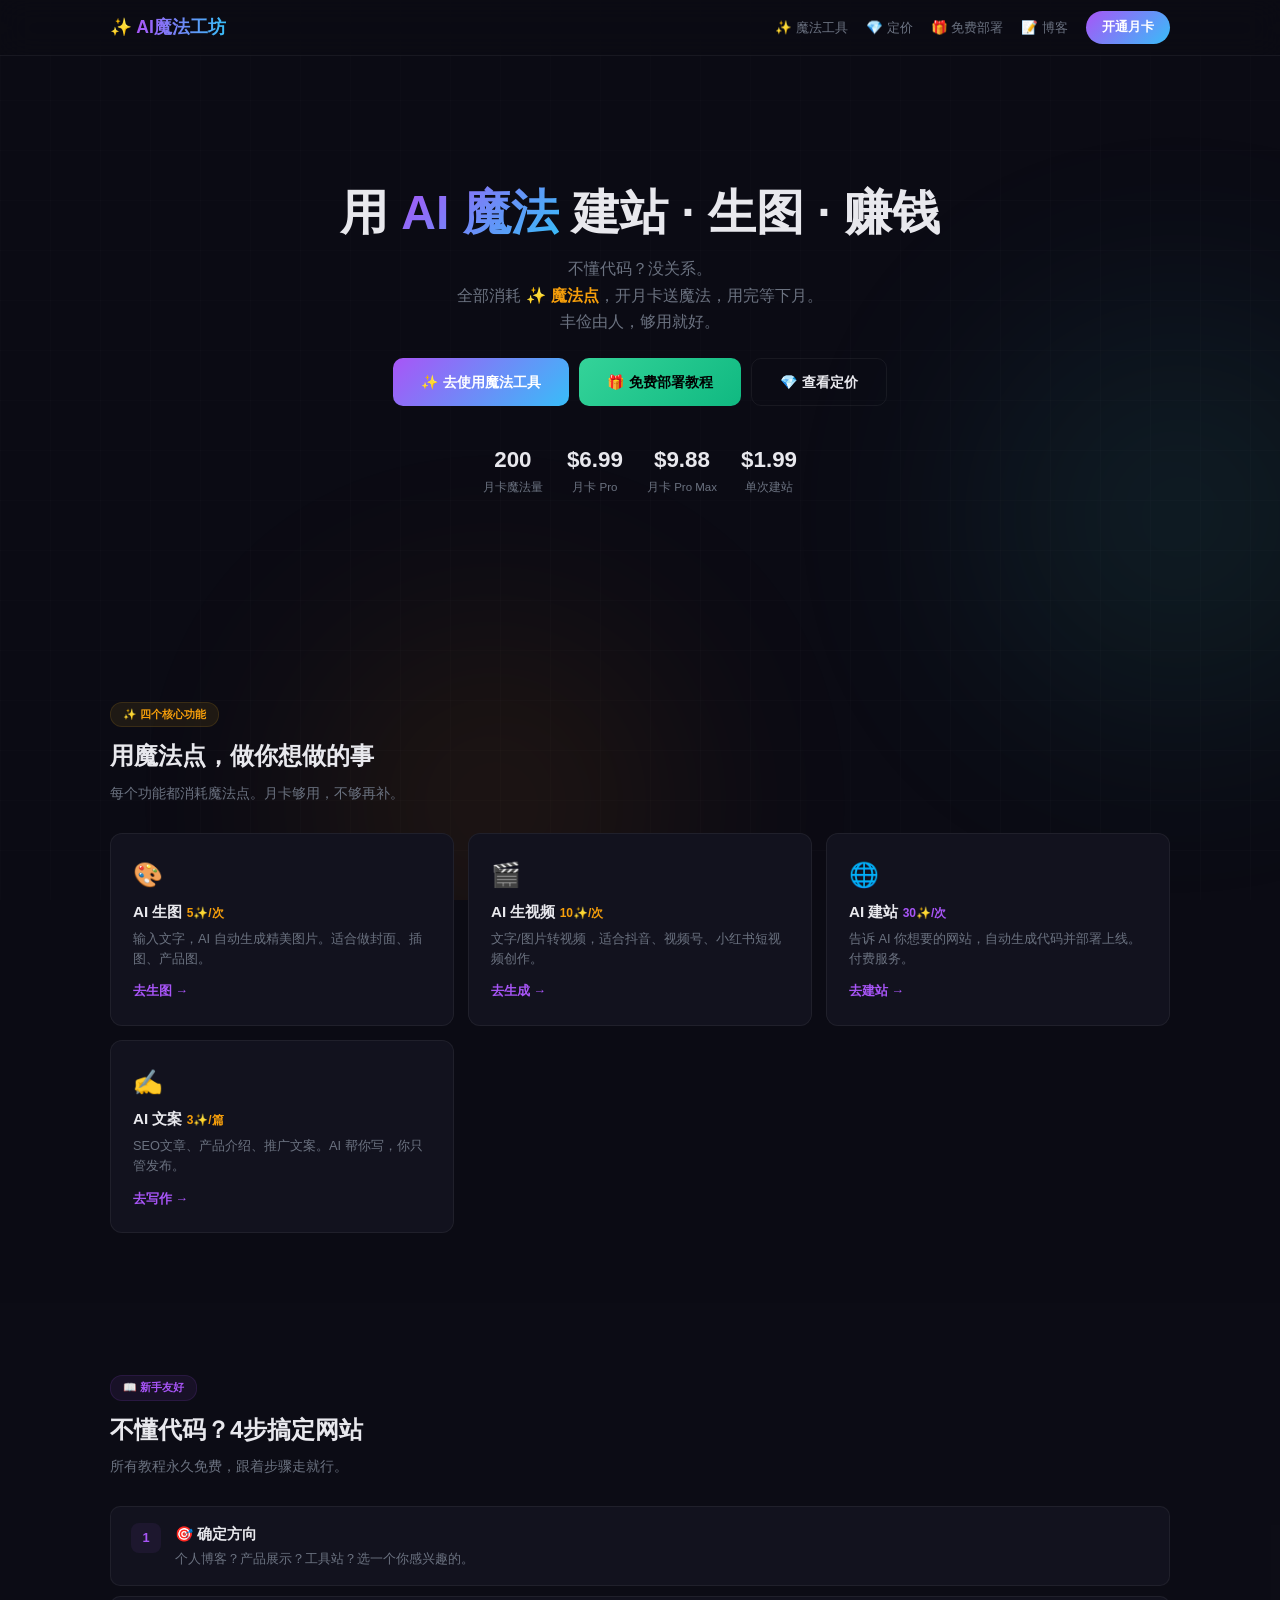
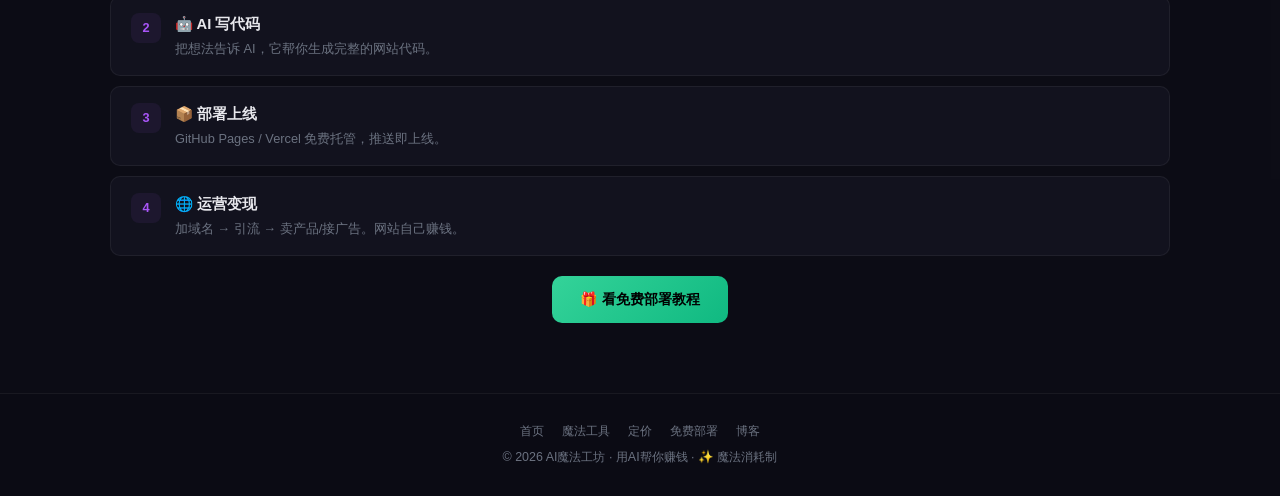
==== commit fb4ceb0c: "🔄 更新：完善魔法工具页面 + 全局样式 + 交互脚本" ====
--- a/index.html
+++ b/index.html
@@ -2,295 +2,10 @@
 <html lang="zh-CN">
 <head>
 <meta charset="UTF-8" />
-<meta name="viewport" content="width=device-width, initial-scale=1.0, maximum-scale=1.0, user-scalable=no" />
-<title>✨ AI 魔法工坊 — 生图·生视频·建站</title>
-<meta name="description" content="AI工具平台，魔法消耗制。AI生图、AI生视频、AI建站，全部消耗魔法。开月卡，够用就好。" />
-<style>
-:root {
-  --bg: #0b0b14;
-  --surface: #12121e;
-  --surface2: #1a1a2e;
-  --border: rgba(255,255,255,0.06);
-  --text: #e8e8ed;
-  --muted: #6b7280;
-  --accent: #a855f7;
-  --accent2: #38bdf8;
-  --gold: #f59e0b;
-  --green: #34d399;
-}
-*{margin:0;padding:0;box-sizing:border-box;}
-html{scroll-behavior:smooth;}
-body{
-  font-family:-apple-system,BlinkMacSystemFont,"Segoe UI",Roboto,sans-serif;
-  background:var(--bg);color:var(--text);line-height:1.6;
-  overflow-x:hidden;
-}
-
-/* ===== Scrollbar ===== */
-::-webkit-scrollbar{width:6px;}
-::-webkit-scrollbar-track{background:transparent;}
-::-webkit-scrollbar-thumb{background:rgba(168,85,247,0.2);border-radius:3px;}
-
-/* ===== Glass BG ===== */
-.bg-layer{
-  position:fixed;inset:0;z-index:-1;pointer-events:none;overflow:hidden;
-}
-.bg-layer .orb{
-  position:absolute;border-radius:50%;filter:blur(120px);opacity:0.1;
-}
-.bg-layer .orb:nth-child(1){
-  width:500px;height:500px;
-  background:linear-gradient(135deg,var(--accent),var(--accent2));
-  top:-150px;left:-100px;
-}
-.bg-layer .orb:nth-child(2){
-  width:400px;height:400px;
-  background:linear-gradient(135deg,var(--accent2),var(--green));
-  top:35%;right:-100px;
-}
-.bg-layer .orb:nth-child(3){
-  width:350px;height:350px;
-  background:linear-gradient(135deg,var(--gold),#f97316);
-  bottom:-80px;left:25%;
-}
-.bg-layer .grid{
-  position:absolute;inset:0;
-  background-image:linear-gradient(rgba(255,255,255,0.015) 1px,transparent 1px),
-    linear-gradient(90deg,rgba(255,255,255,0.015) 1px,transparent 1px);
-  background-size:50px 50px;
-}
-
-/* ===== Container ===== */
-.w{max-width:1100px;margin:0 auto;padding:0 20px;}
-
-/* ===== Nav ===== */
-nav{
-  position:fixed;top:0;left:0;right:0;z-index:100;
-  background:rgba(11,11,20,0.82);backdrop-filter:blur(16px);
-  border-bottom:1px solid var(--border);height:56px;
-  display:flex;align-items:center;
-}
-nav .w{display:flex;justify-content:space-between;align-items:center;width:100%;gap:12px;}
-.logo{font-size:1.15rem;font-weight:700;white-space:nowrap;}
-.logo .hl{background:linear-gradient(90deg,var(--accent),var(--accent2));-webkit-background-clip:text;-webkit-text-fill-color:transparent;}
-.nav-links{display:flex;gap:20px;align-items:center;font-size:.85rem;}
-.nav-links a{color:var(--muted);text-decoration:none;transition:color .2s;}
-.nav-links a:hover{color:var(--text);}
-.nav-user{
-  display:flex;align-items:center;gap:8px;padding:5px 14px;
-  background:rgba(168,85,247,0.08);border:1px solid rgba(168,85,247,0.15);
-  border-radius:20px;font-size:.78rem;font-weight:600;cursor:pointer;transition:all .2s;
-}
-.nav-user:hover{background:rgba(168,85,247,0.15);}
-.magic-dot{
-  display:inline-block;width:8px;height:8px;border-radius:50%;
-  background:var(--gold);animation:pulse-dot 2s infinite;
-}
-@keyframes pulse-dot{0%,100%{opacity:1}50%{opacity:.4}}
-.bt-menu{display:none;background:none;border:none;color:var(--text);font-size:1.4rem;cursor:pointer;}
-
-/* ===== Hero ===== */
-.hero{min-height:80vh;display:flex;align-items:center;padding:100px 0 50px;text-align:center;}
-.hero h1{font-size:clamp(2rem,5vw,3.2rem);font-weight:800;line-height:1.2;margin-bottom:12px;}
-.hero h1 .hl{background:linear-gradient(135deg,var(--accent),var(--accent2));-webkit-background-clip:text;-webkit-text-fill-color:transparent;}
-.hero p{font-size:1.05rem;color:var(--muted);max-width:480px;margin:0 auto 24px;}
-.hero-btns{display:flex;gap:10px;justify-content:center;flex-wrap:wrap;}
-.btn{
-  display:inline-flex;align-items:center;gap:6px;padding:12px 28px;border-radius:10px;
-  font-weight:600;font-size:.9rem;text-decoration:none;cursor:pointer;
-  transition:all .2s;border:none;
-}
-.btn-primary{background:linear-gradient(135deg,var(--accent),var(--accent2));color:#fff;}
-.btn-primary:hover{opacity:.9;transform:translateY(-1px);box-shadow:0 4px 20px rgba(168,85,247,0.3);}
-.btn-outline{border:1px solid var(--border);color:var(--text);background:transparent;}
-.btn-outline:hover{border-color:rgba(168,85,247,0.3);}
-.btn-green{background:linear-gradient(135deg,var(--green),#10b981);color:#000;}
-.btn-green:hover{opacity:.9;transform:translateY(-1px);}
-.btn-ghost{color:var(--muted);text-decoration:none;font-weight:500;font-size:.9rem;}
-.btn-ghost:hover{color:var(--text);}
-
-.hero-stats{display:flex;gap:24px;justify-content:center;flex-wrap:wrap;margin-top:36px;}
-.hero-stats>div{text-align:center;}
-.hero-stats .n{font-size:1.5rem;font-weight:700;}
-.hero-stats .l{font-size:.75rem;color:var(--muted);}
-
-/* ===== Sections ===== */
-section{padding:80px 0;}
-.tag{
-  display:inline-block;padding:3px 12px;border-radius:12px;font-size:.7rem;font-weight:600;
-  margin-bottom:10px;
-}
-.tag-purple{background:rgba(168,85,247,0.08);color:var(--accent);border:1px solid rgba(168,85,247,0.12);}
-.tag-green{background:rgba(52,211,153,0.08);color:var(--green);border:1px solid rgba(52,211,153,0.12);}
-.tag-amber{background:rgba(251,191,36,0.08);color:var(--gold);border:1px solid rgba(251,191,36,0.12);}
-.s-title{font-size:1.6rem;font-weight:700;margin-bottom:6px;}
-.s-sub{color:var(--muted);font-size:.92rem;max-width:460px;margin-bottom:32px;}
-
-/* ===== Steps ===== */
-.steps{display:flex;flex-direction:column;gap:12px;}
-.step{
-  display:flex;gap:14px;align-items:flex-start;
-  background:var(--surface);border:1px solid var(--border);
-  border-radius:10px;padding:18px 22px;transition:border-color .3s;
-}
-.step:hover{border-color:rgba(168,85,247,0.2);}
-.step .num{
-  width:32px;height:32px;min-width:32px;display:flex;
-  align-items:center;justify-content:center;
-  background:rgba(168,85,247,0.1);color:var(--accent);
-  border-radius:8px;font-weight:700;font-size:.85rem;
-}
-.step h3{font-size:.95rem;margin-bottom:2px;}
-.step p{font-size:.82rem;color:var(--muted);}
-
-/* ===== Platform Tabs ===== */
-.p-tabs{display:flex;gap:6px;margin-bottom:20px;flex-wrap:wrap;}
-.p-tab{
-  padding:7px 18px;border-radius:6px;cursor:pointer;
-  border:1px solid var(--border);color:var(--muted);
-  font-size:.82rem;font-weight:600;background:transparent;transition:all .2s;
-}
-.p-tab.active{background:rgba(52,211,153,0.08);border-color:rgba(52,211,153,0.2);color:var(--green);}
-.p-tab:hover{border-color:rgba(52,211,153,0.2);}
-.p-content{display:none;animation:fadeIn .3s;}
-.p-content.active{display:block;}
-@keyframes fadeIn{from{opacity:0;transform:translateY(8px)}to{opacity:1;transform:translateY(0)}}
-
-.g-step{background:var(--surface);border:1px solid var(--border);border-radius:8px;padding:14px 18px;margin-bottom:10px;}
-.g-step h4{font-size:.88rem;margin-bottom:3px;}
-.g-step p{font-size:.82rem;color:var(--muted);}
-.g-step code{
-  display:inline-block;background:rgba(0,0,0,0.3);color:var(--accent2);
-  padding:1px 6px;border-radius:4px;font-size:.78rem;
-  font-family:"SF Mono","Fira Code",monospace;margin:2px 0;
-}
-
-/* ===== Magic Dashboard ===== */
-.magic-board{
-  background:rgba(251,191,36,0.03);border:1px solid rgba(251,191,36,0.1);
-  border-radius:14px;padding:28px;margin-bottom:28px;
-}
-.magic-board .mb-head{display:flex;justify-content:space-between;align-items:center;flex-wrap:wrap;gap:12px;margin-bottom:16px;}
-.mb-balance{font-size:2rem;font-weight:800;}
-.mb-balance .label{font-size:.85rem;font-weight:400;color:var(--muted);}
-.mb-bar{height:8px;background:var(--surface2);border-radius:4px;overflow:hidden;margin-bottom:8px;}
-.mb-bar-inner{height:100%;border-radius:4px;background:linear-gradient(90deg,var(--gold),#f97316);transition:width .6s;}
-.mb-footer{display:flex;justify-content:space-between;font-size:.78rem;color:var(--muted);flex-wrap:wrap;gap:6px;}
-
-/* ===== Cards ===== */
-.grid-3{display:grid;grid-template-columns:repeat(auto-fill,minmax(290px,1fr));gap:14px;}
-.card{
-  background:var(--surface);border:1px solid var(--border);border-radius:12px;
-  padding:24px;transition:all .3s;
-}
-.card:hover{border-color:rgba(168,85,247,0.2);transform:translateY(-2px);}
-.card .ico{font-size:1.6rem;margin-bottom:8px;}
-.card h3{font-size:1rem;margin-bottom:4px;}
-.card p{font-size:.82rem;color:var(--muted);margin-bottom:12px;}
-.card .b{display:inline-block;padding:2px 10px;border-radius:4px;font-size:.7rem;font-weight:600;}
-.b-magic{background:rgba(251,191,36,0.08);color:var(--gold);}
-.b-paid{background:rgba(168,85,247,0.08);color:var(--accent);}
-.b-unlim{background:rgba(52,211,153,0.08);color:var(--green);}
-.card .act{
-  display:inline-block;padding:6px 16px;border-radius:6px;font-size:.8rem;
-  font-weight:600;text-decoration:none;
-  background:rgba(168,85,247,0.08);color:var(--accent);
-  border:1px solid rgba(168,85,247,0.12);transition:all .2s;
-}
-.card .act:hover{background:rgba(168,85,247,0.15);}
-.card .act-gold{background:rgba(251,191,36,0.08);color:var(--gold);border-color:rgba(251,191,36,0.12);}
-
-/* ===== Pricing ===== */
-.p-grid{display:grid;grid-template-columns:repeat(auto-fill,minmax(280px,1fr));gap:14px;}
-.p-card{
-  background:var(--surface);border:1px solid var(--border);border-radius:14px;
-  padding:28px 24px;text-align:center;position:relative;transition:all .3s;
-}
-.p-card:hover{border-color:rgba(168,85,247,0.15);}
-.p-card.pop{border-color:rgba(168,85,247,0.25);}
-.p-card.pop::after{
-  content:"🔥 热销";position:absolute;top:-10px;left:50%;transform:translateX(-50%);
-  background:linear-gradient(90deg,var(--gold),#f97316);color:#fff;
-  padding:3px 14px;border-radius:10px;font-size:.65rem;font-weight:600;white-space:nowrap;
-}
-.p-card.max{border-color:rgba(52,211,153,0.25);background:rgba(52,211,153,0.02);}
-.p-card.max::after{
-  content:"👑 旗舰";position:absolute;top:-10px;left:50%;transform:translateX(-50%);
-  background:linear-gradient(90deg,var(--green),#10b981);color:#000;
-  padding:3px 14px;border-radius:10px;font-size:.65rem;font-weight:600;white-space:nowrap;
-}
-.p-name{font-size:.85rem;color:var(--muted);font-weight:600;margin-bottom:4px;}
-.p-price{font-size:2.2rem;font-weight:800;}
-.p-price .s{font-size:1.1rem;}
-.p-period{font-size:.75rem;color:var(--muted);margin-bottom:4px;}
-.p-magic{font-size:.82rem;color:var(--gold);margin-bottom:12px;}
-.p-card ul{list-style:none;text-align:left;margin-bottom:16px;}
-.p-card ul li{padding:4px 0;font-size:.84rem;color:#c0c0c8;}
-.p-card ul li::before{content:"✓ ";color:var(--accent);font-weight:700;}
-.p-card ul li.lim::before{content:"∞ ";color:var(--green);font-weight:700;}
-.p-card ul li.no::before{content:"✗ ";color:#ef4444;}
-.p-card .btn{display:block;text-align:center;padding:11px;border-radius:8px;font-size:.88rem;width:100%;}
-
-/* One-time */
-.one-time{
-  margin-top:24px;background:var(--surface);border:1px solid var(--border);
-  border-radius:14px;padding:24px;
-}
-.ot-grid{display:grid;grid-template-columns:repeat(auto-fill,minmax(200px,1fr));gap:12px;margin-top:14px;}
-.ot-item{background:var(--surface2);border:1px solid var(--border);border-radius:8px;padding:16px;text-align:center;}
-.ot-item .ico{font-size:1.3rem;margin-bottom:4px;}
-.ot-item .t{font-size:.84rem;}
-.ot-item .d{font-size:.72rem;color:var(--muted);}
-
-/* ===== Blog ===== */
-.blog-list{display:flex;flex-direction:column;gap:10px;}
-.blog-item{
-  background:var(--surface);border:1px solid var(--border);
-  border-radius:10px;padding:16px 20px;cursor:pointer;transition:border-color .3s;
-}
-.blog-item:hover{border-color:rgba(168,85,247,0.2);}
-.blog-item .date{font-size:.7rem;color:var(--muted);}
-.blog-item h3{font-size:.92rem;margin:2px 0 3px;}
-.blog-item p{font-size:.8rem;color:var(--muted);}
-
-/* ===== CTA ===== */
-.cta{
-  text-align:center;background:rgba(168,85,247,0.03);
-  border:1px solid rgba(168,85,247,0.1);border-radius:16px;padding:44px 24px;
-}
-.cta h2{font-size:1.6rem;margin-bottom:6px;}
-.cta p{color:var(--muted);max-width:400px;margin:0 auto 20px;font-size:.92rem;}
-
-/* ===== Footer ===== */
-footer{border-top:1px solid var(--border);padding:24px 0;text-align:center;font-size:.8rem;color:var(--muted);}
-footer .fl{display:flex;gap:18px;justify-content:center;margin-bottom:6px;flex-wrap:wrap;}
-footer .fl a{color:var(--muted);text-decoration:none;font-size:.8rem;}
-footer .fl a:hover{color:var(--text);}
-
-/* ===== Divider ===== */
-hr{border:none;height:1px;background:linear-gradient(90deg,transparent,rgba(168,85,247,0.1),transparent);margin:0;}
-
-/* ===== Mobile ===== */
-@media(max-width:640px){
-  .hero h1{font-size:1.8rem;}
-  .hero-btns{flex-direction:column;align-items:stretch;}
-  .hero-btns .btn{justify-content:center;}
-  .grid-3,.p-grid,.ot-grid{grid-template-columns:1fr;}
-  .nav-links{display:none;flex-direction:column;position:absolute;top:56px;left:0;right:0;
-    background:rgba(11,11,20,0.95);padding:16px 20px;border-bottom:1px solid var(--border);
-    gap:14px;z-index:99;}
-  .nav-links.open{display:flex;}
-  .bt-menu{display:block;}
-  .mb-balance{font-size:1.6rem;}
-}
-
-/* ===== Skeleton Loader ===== */
-@keyframes shimmer{0%{background-position:-200% 0}100%{background-position:200% 0}}
-.skeleton{
-  background:linear-gradient(90deg,var(--surface) 25%,var(--surface2) 50%,var(--surface) 75%);
-  background-size:200% 100%;animation:shimmer 1.5s infinite;border-radius:8px;
-}
-</style>
+<meta name="viewport" content="width=device-width, initial-scale=1.0" />
+<title>AI魔法工坊 - 用AI建站·生图·赚钱</title>
+<meta name="description" content="AI工具平台，魔法消耗制。AI生图、AI生视频、AI建站，全部消耗魔法点。月卡Pro $6.99起。" />
+<link rel="stylesheet" href="style.css" />
 </head>
 <body>
 
@@ -301,362 +16,123 @@
   <div class="orb"></div>
 </div>
 
-<!-- ===== NAV ===== -->
+<!-- ===== 顶部导航 ===== -->
 <nav>
   <div class="w">
-    <div class="logo">✨ <span class="hl">AI魔法工坊</span></div>
-    <button class="bt-menu" onclick="document.querySelector('.nav-links').classList.toggle('open')">☰</button>
+    <a href="index.html" class="logo">✨ <span class="hl">AI魔法工坊</span></a>
+    <button class="menu-btn" onclick="document.querySelector('.nav-links').classList.toggle('open')">☰</button>
     <div class="nav-links">
-      <a href="#tutorial">教程</a>
-      <a href="#deploy">免费部署</a>
-      <a href="#tools">魔法工具</a>
-      <a href="#pricing">定价</a>
-      <a href="#blog">博客</a>
-      <div class="nav-user">
-        <span class="magic-dot"></span>
-        <span>200 <span style="color:var(--gold);">✨</span></span>
-        <span style="color:var(--muted);font-weight:400;">luchao</span>
-      </div>
+      <a href="tools.html">✨ 魔法工具</a>
+      <a href="pricing.html">💎 定价</a>
+      <a href="deploy.html">🎁 免费部署</a>
+      <a href="blog.html">📝 博客</a>
+      <a href="pricing.html" class="nav-cta">开通月卡</a>
     </div>
   </div>
 </nav>
 
-<!-- ===== HERO ===== -->
+<!-- ===== 首页主视觉 ===== -->
 <section class="hero">
-  <div class="w">
-    <h1>用 <span class="hl">AI 魔法</span> 建站·生图·赚钱</h1>
-    <p>全部消耗<strong> ✨ 魔法点</strong>。开月卡送魔法，用完等下月。丰俭由人，够用就好。</p>
+  <div class="w" style="text-align:center;">
+    <h1>用 <span class="hl">AI 魔法</span> 建站 · 生图 · 赚钱</h1>
+    <p class="hero-p">
+      不懂代码？没关系。<br />
+      全部消耗 <strong style="color:#f59e0b;">✨ 魔法点</strong>，开月卡送魔法，用完等下月。<br />
+      丰俭由人，够用就好。
+    </p>
     <div class="hero-btns">
-      <a href="#pricing" class="btn btn-primary">💎 查看定价</a>
-      <a href="#deploy" class="btn btn-green">🎁 免费部署教程</a>
-      <a href="#tools" class="btn btn-outline">✨ 魔法消耗明细</a>
+      <a href="tools.html" class="btn btn-primary">✨ 去使用魔法工具</a>
+      <a href="deploy.html" class="btn btn-green">🎁 免费部署教程</a>
+      <a href="pricing.html" class="btn btn-outline">💎 查看定价</a>
     </div>
     <div class="hero-stats">
-      <div><div class="n">200</div><div class="l">月卡魔法</div></div>
-      <div><div class="n">$6.99</div><div class="l">月卡Pro起</div></div>
-      <div><div class="n">$9.88</div><div class="l">月卡Pro Max</div></div>
-      <div><div class="n">$1.99</div><div class="l">单次建站</div></div>
+      <div><span class="n">200</span><span class="l">月卡魔法量</span></div>
+      <div><span class="n">$6.99</span><span class="l">月卡 Pro</span></div>
+      <div><span class="n">$9.88</span><span class="l">月卡 Pro Max</span></div>
+      <div><span class="n">$1.99</span><span class="l">单次建站</span></div>
     </div>
   </div>
 </section>
 
-<!-- ===== Tutorial ===== -->
-<section id="tutorial">
+<!-- ===== 功能简介 ===== -->
+<section class="sec">
   <div class="w">
-    <span class="tag tag-purple">📖 免费教程</span>
-    <h2 class="s-title">不懂代码？4步搞定一个网站</h2>
-    <p class="s-sub">所有教程永久免费公开，跟着做就行，0基础也能上手。</p>
-    <div class="steps">
-      <div class="step"><div class="num">1</div>
-        <div><h3>🎯 确定方向</h3><p>个人博客？产品展示？工具站？选一个你感兴趣的，先定下来。</p></div>
-      </div>
-      <div class="step"><div class="num">2</div>
-        <div><h3>🤖 AI 写代码</h3><p>把想法告诉 AI（Claude、ChatGPT），它帮你生成完整网站代码。</p></div>
-      </div>
-      <div class="step"><div class="num">3</div>
-        <div><h3>📦 部署上线</h3><p>GitHub Pages / Vercel 免费托管，推送即上线，全程不花钱。</p></div>
-      </div>
-      <div class="step"><div class="num">4</div>
-        <div><h3>🌐 运营变现</h3><p>加域名→引流→卖产品/接广告。网站自己赚钱。</p></div>
-      </div>
+    <span class="tag tag-amber">✨ 四个核心功能</span>
+    <h2 class="sec-title">用魔法点，做你想做的事</h2>
+    <p class="sec-sub">每个功能都消耗魔法点。月卡够用，不够再补。</p>
+    <div class="g-2">
+      <a href="tools.html#sheng-tu" class="feat-card">
+        <div class="ico">🎨</div>
+        <h3>AI 生图 <span style="color:#f59e0b;font-size:.75rem;">5✨/次</span></h3>
+        <p>输入文字，AI 自动生成精美图片。适合做封面、插图、产品图。</p>
+        <span class="feat-link">去生图 →</span>
+      </a>
+      <a href="tools.html#sheng-shipin" class="feat-card">
+        <div class="ico">🎬</div>
+        <h3>AI 生视频 <span style="color:#f59e0b;font-size:.75rem;">10✨/次</span></h3>
+        <p>文字/图片转视频，适合抖音、视频号、小红书短视频创作。</p>
+        <span class="feat-link">去生成 →</span>
+      </a>
+      <a href="tools.html#jian-zhan" class="feat-card">
+        <div class="ico">🌐</div>
+        <h3>AI 建站 <span style="color:#a855f7;font-size:.75rem;">30✨/次</span></h3>
+        <p>告诉 AI 你想要的网站，自动生成代码并部署上线。付费服务。</p>
+        <span class="feat-link">去建站 →</span>
+      </a>
+      <a href="tools.html#wen-an" class="feat-card">
+        <div class="ico">✍️</div>
+        <h3>AI 文案 <span style="color:#f59e0b;font-size:.75rem;">3✨/篇</span></h3>
+        <p>SEO文章、产品介绍、推广文案。AI 帮你写，你只管发布。</p>
+        <span class="feat-link">去写作 →</span>
+      </a>
     </div>
   </div>
 </section>
 
-<hr />
-
-<!-- ===== Free Deploy ===== -->
-<section id="deploy">
+<!-- ===== 快速上手 ===== -->
+<section class="sec" style="background:rgba(255,255,255,0.008);">
   <div class="w">
-    <span class="tag tag-green">🎁 免费福利</span>
-    <h2 class="s-title">手把手部署 OpenClaw</h2>
-    <p class="s-sub">最简单的终端部署教程。Mac / Android / iPhone 全覆盖。永久免费。</p>
-
-    <div class="p-tabs">
-      <button class="p-tab active" onclick="switchP('mac')">🍎 macOS</button>
-      <button class="p-tab" onclick="switchP('android')">🤖 Android</button>
-      <button class="p-tab" onclick="switchP('iphone')">📱 iPhone</button>
+    <span class="tag tag-purple">📖 新手友好</span>
+    <h2 class="sec-title">不懂代码？4步搞定网站</h2>
+    <p class="sec-sub">所有教程永久免费，跟着步骤走就行。</p>
+    <div class="steps">
+      <div class="step">
+        <div class="num">1</div>
+        <div><h3>🎯 确定方向</h3><p>个人博客？产品展示？工具站？选一个你感兴趣的。</p></div>
+      </div>
+      <div class="step">
+        <div class="num">2</div>
+        <div><h3>🤖 AI 写代码</h3><p>把想法告诉 AI，它帮你生成完整的网站代码。</p></div>
+      </div>
+      <div class="step">
+        <div class="num">3</div>
+        <div><h3>📦 部署上线</h3><p>GitHub Pages / Vercel 免费托管，推送即上线。</p></div>
+      </div>
+      <div class="step">
+        <div class="num">4</div>
+        <div><h3>🌐 运营变现</h3><p>加域名 → 引流 → 卖产品/接广告。网站自己赚钱。</p></div>
+      </div>
     </div>
-
-    <div class="p-content active" id="p-mac">
-      <div class="g-step"><h4>1️⃣ 安装 Homebrew</h4><p>打开终端粘贴：</p><code>/bin/bash -c "$(curl -fsSL https://raw.githubusercontent.com/Homebrew/install/HEAD/install.sh)"</code></div>
-      <div class="g-step"><h4>2️⃣ 安装 Node.js</h4><code>brew install node</code><p>验证：<code>node -v</code></p></div>
-      <div class="g-step"><h4>3️⃣ 安装 OpenClaw</h4><code>npm install -g openclaw</code></div>
-      <div class="g-step"><h4>4️⃣ 启动</h4><code>openclaw</code><p>浏览器打开 <code>http://localhost:18789</code></p></div>
-    </div>
-    <div class="p-content" id="p-android">
-      <div class="g-step"><h4>1️⃣ 安装 Termux</h4><p>F-Droid 搜索 Termux 安装</p></div>
-      <div class="g-step"><h4>2️⃣ 更新 & 安装 Node</h4><code>pkg update && pkg upgrade -y</code><code>pkg install nodejs -y</code></div>
-      <div class="g-step"><h4>3️⃣ 安装 OpenClaw</h4><code>npm install -g openclaw</code></div>
-      <div class="g-step"><h4>4️⃣ 启动</h4><code>openclaw</code></div>
-    </div>
-    <div class="p-content" id="p-iphone">
-      <div class="g-step"><h4>1️⃣ 安装 iSH</h4><p>App Store 搜索 iSH Shell 免费下载</p></div>
-      <div class="g-step"><h4>2️⃣ 更新 & 安装 Node</h4><code>apk update && apk upgrade</code><code>apk add nodejs npm</code></div>
-      <div class="g-step"><h4>3️⃣ 安装 OpenClaw</h4><code>npm install -g openclaw</code></div>
-      <div class="g-step"><h4>4️⃣ 启动</h4><code>openclaw</code></div>
+    <div style="text-align:center;margin-top:20px;">
+      <a href="deploy.html" class="btn btn-green">🎁 看免费部署教程</a>
     </div>
   </div>
 </section>
 
-<hr />
-
-<!-- ===== Magic Tools ===== -->
-<section id="tools">
+<!-- ===== 页脚 ===== -->
+<footer>
   <div class="w">
-    <span class="tag tag-amber">✨ 魔法消耗制</span>
-    <h2 class="s-title">每一口魔法都花在刀刃上</h2>
-    <p class="s-sub">生图、视频、建站都消耗魔法。月卡送魔法，用完等补。</p>
-
-    <!-- Magic Dashboard -->
-    <div class="magic-board" id="magicBoard">
-      <div class="mb-head">
-        <div><span style="color:var(--gold);font-size:1rem;">✨ 魔法余额</span></div>
-        <div><span style="font-size:.8rem;color:var(--muted);">月卡 Pro</span></div>
-      </div>
-      <div class="mb-balance"><span id="magicCount">200</span> <span class="label">✨ / 200 已用 86</span></div>
-      <div class="mb-bar"><div class="mb-bar-inner" id="magicBar" style="width:43%;"></div></div>
-      <div class="mb-footer">
-        <span>已用：86 ✨</span>
-        <span>重置：<span id="resetDays">18</span> 天后</span>
-        <span><a href="#pricing" style="color:var(--gold);">补魔 ↗</a></span>
-      </div>
+    <div class="fl">
+      <a href="index.html">首页</a>
+      <a href="tools.html">魔法工具</a>
+      <a href="pricing.html">定价</a>
+      <a href="deploy.html">免费部署</a>
+      <a href="blog.html">博客</a>
     </div>
-
-    <div class="grid-3">
-      <div class="card">
-        <div class="ico">🎨</div>
-        <h3>AI 生图</h3>
-        <p>输入文字描述，AI 自动生成精美图片。封面、插图、产品图通通能做。</p>
-        <span class="b b-magic">✨ 5 魔法/次</span>
-        <div style="margin-top:12px;"><a href="#" class="act">🎨 去生图</a></div>
-      </div>
-      <div class="card">
-        <div class="ico">🎬</div>
-        <h3>AI 生视频</h3>
-        <p>文字/图片转视频，适合抖音、视频号等短视频平台创作素材。</p>
-        <span class="b b-magic">✨ 10 魔法/次</span>
-        <div style="margin-top:12px;"><a href="#" class="act">🎬 去生成</a></div>
-      </div>
-      <div class="card">
-        <div class="ico">🌐</div>
-        <h3>AI 建站</h3>
-        <p>告诉 AI 你想要什么网站，自动生成并部署上线。付费服务，用完即止。</p>
-        <span class="b b-paid">🔮 30 魔法/次</span>
-        <div style="margin-top:12px;"><a href="#" class="act act-gold">💰 去建站</a></div>
-      </div>
-      <div class="card">
-        <div class="ico">📝</div>
-        <h3>AI 文案</h3>
-        <p>SEO文章、产品介绍、社交媒体帖子。AI帮你写，你只管发布。</p>
-        <span class="b b-magic">✨ 3 魔法/篇</span>
-        <div style="margin-top:12px;"><a href="#" class="act">✍️ 去写作</a></div>
-      </div>
-    </div>
-
-    <div style="margin-top:24px;background:rgba(251,191,36,0.03);border:1px solid rgba(251,191,36,0.08);border-radius:10px;padding:18px;text-align:center;font-size:.88rem;">
-      <span style="color:var(--gold);font-weight:600;">💡 月卡 Pro Max 专属</span><span style="color:var(--muted);margin-left:8px;">生图和生视频不消耗魔法，无限次使用。</span>
-    </div>
+    <p>© 2026 AI魔法工坊 · 用AI帮你赚钱 · ✨ 魔法消耗制</p>
   </div>
-</section>
-
-<hr />
-
-<!-- ===== Pricing ===== -->
-<section id="pricing">
-  <div class="w">
-    <span class="tag tag-purple">💎 定价</span>
-    <h2 class="s-title">选一张适合你的月卡</h2>
-    <p class="s-sub">魔法够用就好，不浪费。每月自动续，随时可取消。</p>
-
-    <div class="p-grid">
-      <div class="p-card">
-        <div class="p-name">Free</div>
-        <div class="p-price"><span class="s">$</span>0</div>
-        <div class="p-period">永久免费</div>
-        <div class="p-magic">0 ✨ 魔法</div>
-        <ul>
-          <li>建站全流程教程</li>
-          <li>OpenClaw 部署教程</li>
-          <li class="no">AI 生图</li>
-          <li class="no">AI 生视频</li>
-          <li class="no">AI 建站</li>
-        </ul>
-        <a href="#deploy" class="btn btn-outline">免费开始</a>
-      </div>
-
-      <div class="p-card pop">
-        <div class="p-name">✨ 月卡 Pro</div>
-        <div class="p-price"><span class="s">$</span>6.99</div>
-        <div class="p-period">/月 — 随时取消</div>
-        <div class="p-magic">🎁 每月 <strong>200</strong> ✨ 魔法</div>
-        <ul>
-          <li>AI 生图（5✨/次）≈ 40 张</li>
-          <li>AI 生视频（10✨/次）≈ 20 个</li>
-          <li>AI 建站（30✨/次）≈ 6 个站</li>
-          <li>AI 文案（3✨/篇）≈ 66 篇</li>
-        </ul>
-        <a href="#" class="btn btn-primary">开通 $6.99/月</a>
-        <p style="font-size:.7rem;color:var(--muted);margin-top:8px;">🎯 轻度用户刚好够一个月</p>
-      </div>
-
-      <div class="p-card max">
-        <div class="p-name">👑 月卡 Pro Max</div>
-        <div class="p-price"><span class="s">$</span>9.88</div>
-        <div class="p-period">/月 — 随时取消</div>
-        <div class="p-magic">🎁 每月 <strong>500 ✨</strong> + 🔓 无限生图/视频</div>
-        <ul>
-          <li class="lim">AI 生图 — 无限次（不扣魔法）</li>
-          <li class="lim">AI 生视频 — 无限次（不扣魔法）</li>
-          <li>免费建立 10 个网站（不扣魔法）</li>
-          <li>500 ✨ 额外魔法（文案/其他）</li>
-        </ul>
-        <a href="#" class="btn" style="background:linear-gradient(135deg,var(--gold),#f97316);color:#fff;">开通 $9.88/月</a>
-        <p style="font-size:.7rem;color:var(--muted);margin-top:8px;">🔥 重度用户首选，随便用</p>
-      </div>
-    </div>
-
-    <!-- One-time -->
-    <div class="one-time">
-      <div style="text-align:center;">
-        <div style="font-size:.85rem;color:var(--muted);font-weight:600;">💼 单次服务</div>
-        <div style="font-size:1.8rem;font-weight:800;"><span class="s">$</span>1.99 <span style="font-size:.8rem;font-weight:400;color:var(--muted);">/次</span></div>
-        <div style="font-size:.75rem;color:var(--muted);">建站部署 1 次 + 赠 30 ✨ 魔法</div>
-      </div>
-      <div class="ot-grid">
-        <div class="ot-item"><div class="ico">🌐</div><div class="t">建站 1 次部署</div><div class="d">AI 智能生成 + 上线</div></div>
-        <div class="ot-item"><div class="ico">✨</div><div class="t">赠送 30 魔法</div><div class="d">可用于生图/生视频</div></div>
-      </div>
-      <div style="text-align:center;margin-top:14px;"><a href="#" class="btn btn-outline" style="display:inline-flex;padding:10px 24px;">🛒 $1.99 购买</a></div>
-    </div>
-  </div>
-</section>
-
-<hr />
-
-<!-- ===== Services ===== -->
-<section id="services" style="background:rgba(255,255,255,0.008);">
-  <div class="w">
-    <span class="tag tag-purple">🏢 商业服务</span>
-    <h2 class="s-title">定制方案 · 代建代运营</h2>
-    <p class="s-sub">有更高需求？一对一服务，按需报价。</p>
-    <div class="grid-3">
-      <div class="card">
-        <div class="ico">💻</div>
-        <h3>代建网站</h3>
-        <p>告诉我你的需求，帮你搭建专业网站。个人品牌、企业官网都可以。</p>
-        <div style="margin-top:6px;"><span style="color:var(--gold);font-weight:600;font-size:.9rem;">起 $49</span></div>
-      </div>
-      <div class="card">
-        <div class="ico">📈</div>
-        <h3>SEO 优化</h3>
-        <p>提升百度/谷歌排名。关键词研究、内容优化、外链建设一条龙。</p>
-        <div style="margin-top:6px;"><span style="color:var(--gold);font-weight:600;font-size:.9rem;">起 $29/月</span></div>
-      </div>
-      <div class="card">
-        <div class="ico">🤝</div>
-        <h3>AI 自动化方案</h3>
-        <p>定制 AI 工作流，自动写文章、自动回复、自动生成内容。</p>
-        <div style="margin-top:6px;"><span style="color:var(--gold);font-weight:600;font-size:.9rem;">按需报价</span></div>
-      </div>
-    </div>
-  </div>
-</section>
-
-<hr />
-
-<!-- ===== Blog ===== -->
-<section id="blog">
-  <div class="w">
-    <span class="tag tag-purple">✍️ 博客</span>
-    <h2 class="s-title">实战记录 · 赚钱思路</h2>
-    <p class="s-sub">每一篇都是实战记录，普通人也能跟着上手的路子。</p>
-    <div class="blog-list">
-      <div class="blog-item"><div class="date">2026.05.09</div><h3>用AI半小时搭了一个网站——全程实录</h3><p>从打开AI到网站上线，只用了30分钟。一句代码都没写。</p></div>
-      <div class="blog-item"><div class="date">2026.05.08</div><h3>不会代码怎么用AI赚钱？6个方向</h3><p>代建网站、AI生图卖素材、做教程付费……选一个适合你的。</p></div>
-      <div class="blog-item"><div class="date">2026.05.07</div><h3>选什么类型的网站最容易赚钱？</h3><p>工具站、教程站、导航站——各种模式的优缺点。</p></div>
-    </div>
-  </div>
-</section>
-
-<hr />
-
-<!-- ===== CTA ===== -->
-<section>
-  <div class="w">
-    <div class="cta">
-      <h2>🚀 今晚就用魔法搭个网站</h2>
-      <p>从 $0 开始，先看免费教程，觉得行再开月卡。</p>
-      <div style="display:flex;gap:10px;justify-content:center;flex-wrap:wrap;">
-        <a href="#pricing" class="btn btn-primary">💎 查看定价</a>
-        <a href="#deploy" class="btn btn-green">🎁 免费部署教程</a>
-      </div>
-    </div>
-  </div>
-</section>
-
-<footer>
-  <div class="fl">
-    <a href="#tutorial">教程</a>
-    <a href="#deploy">部署</a>
-    <a href="#tools">魔法工具</a>
-    <a href="#pricing">定价</a>
-    <a href="#blog">博客</a>
-  </div>
-  <p>© 2026 AI魔法工坊 · 用AI帮你赚钱 · ✨ 魔法消耗制</p>
 </footer>
 
-<script>
-// ===== Parallax =====
-(function(){
-  const orbs=document.querySelectorAll('.bg-layer .orb');
-  let tick=false;
-  window.addEventListener('scroll',()=>{
-    if(!tick){
-      requestAnimationFrame(()=>{
-        const y=window.scrollY;
-        orbs.forEach((o,i)=>{o.style.transform=`translateY(${y*(0.04*(i+1))}px)`});
-        tick=false;
-      });tick=true;
-    }
-  });
-})();
-
-// ===== Platform Tabs =====
-function switchP(name){
-  document.querySelectorAll('.p-content').forEach(el=>el.classList.remove('active'));
-  document.querySelectorAll('.p-tab').forEach(el=>el.classList.remove('active'));
-  document.getElementById('p-'+name).classList.add('active');
-  document.querySelector('.p-tab[onclick*="'+name+'"]').classList.add('active');
-}
-
-// ===== Magic Counter Demo =====
-(function(){
-  const el=document.getElementById('magicCount');
-  const bar=document.getElementById('magicBar');
-  if(!el)return;
-  let used=86,total=200;
-  function animateMagic(){
-    if(used<200){
-      used+=1;
-      el.textContent=200-used;
-      bar.style.width=((used/200)*100)+'%';
-      setTimeout(animateMagic,3000+Math.random()*5000);
-    }
-  }
-  setTimeout(animateMagic,2000);
-
-  // Reset days countdown
-  const rd=document.getElementById('resetDays');
-  if(rd){
-    let d=18;
-    setInterval(()=>{
-      d=d<=0?30:d-1;
-      rd.textContent=d;
-    },60000);
-  }
-})();
-</script>
-
+<script src="app.js"></script>
 </body>
 </html>
--- a/style.css
+++ b/style.css
@@ -0,0 +1,283 @@
+/* ===== AI魔法工坊 - 全局样式 ===== */
+:root {
+  --bg: #0b0b14;
+  --surf: #12121e;
+  --surf2: #1a1a2e;
+  --bord: rgba(255,255,255,0.06);
+  --txt: #e8e8ed;
+  --muted: #6b7280;
+  --accent: #a855f7;
+  --accent2: #38bdf8;
+  --gold: #f59e0b;
+  --green: #34d399;
+  --red: #ef4444;
+}
+*{margin:0;padding:0;box-sizing:border-box;}
+html{scroll-behavior:smooth;}
+body{
+  font-family:-apple-system,BlinkMacSystemFont,"Segoe UI",Roboto,sans-serif;
+  background:var(--bg);color:var(--txt);line-height:1.6;overflow-x:hidden;
+}
+a{text-decoration:none;color:inherit;}
+
+/* ===== 滚动条 ===== */
+::-webkit-scrollbar{width:5px;}
+::-webkit-scrollbar-thumb{background:rgba(168,85,247,0.15);border-radius:3px;}
+
+/* ===== 背景层 ===== */
+.bg-layer{position:fixed;inset:0;z-index:-1;pointer-events:none;overflow:hidden;}
+.bg-layer .orb{
+  position:absolute;border-radius:50%;filter:blur(120px);opacity:0.1;
+}
+.bg-layer .orb:nth-child(1){
+  width:500px;height:500px;
+  background:linear-gradient(135deg,var(--accent),var(--accent2));
+  top:-150px;left:-100px;
+}
+.bg-layer .orb:nth-child(2){
+  width:400px;height:400px;
+  background:linear-gradient(135deg,var(--accent2),var(--green));
+  top:35%;right:-100px;
+}
+.bg-layer .orb:nth-child(3){
+  width:350px;height:350px;
+  background:linear-gradient(135deg,var(--gold),#f97316);
+  bottom:-80px;left:25%;
+}
+.bg-layer .grid{
+  position:absolute;inset:0;
+  background-image:
+    linear-gradient(rgba(255,255,255,0.012) 1px,transparent 1px),
+    linear-gradient(90deg,rgba(255,255,255,0.012) 1px,transparent 1px);
+  background-size:50px 50px;
+}
+
+/* ===== 容器 ===== */
+.w{max-width:1100px;margin:0 auto;padding:0 20px;}
+
+/* ===== 导航 ===== */
+nav{
+  position:fixed;top:0;left:0;right:0;z-index:100;height:56px;
+  background:rgba(11,11,20,0.82);backdrop-filter:blur(16px);
+  border-bottom:1px solid var(--bord);display:flex;align-items:center;
+}
+nav .w{display:flex;justify-content:space-between;align-items:center;width:100%;gap:12px;}
+.logo{font-size:1.1rem;font-weight:700;white-space:nowrap;}
+.logo .hl{background:linear-gradient(90deg,var(--accent),var(--accent2));-webkit-background-clip:text;-webkit-text-fill-color:transparent;}
+.nav-links{display:flex;gap:18px;align-items:center;font-size:.84rem;}
+.nav-links a{color:var(--muted);transition:color .2s;}
+.nav-links a:hover{color:var(--txt);}
+.nav-cta{
+  padding:6px 16px;border-radius:20px;
+  background:linear-gradient(135deg,var(--accent),var(--accent2));color:#fff!important;
+  font-weight:600;font-size:.8rem;
+}
+.menu-btn{display:none;background:none;border:none;color:var(--txt);font-size:1.3rem;cursor:pointer;}
+
+/* ===== 按钮 ===== */
+.btn{
+  display:inline-flex;align-items:center;gap:6px;padding:12px 28px;border-radius:10px;
+  font-weight:600;font-size:.88rem;cursor:pointer;transition:all .2s;
+}
+.btn-primary{background:linear-gradient(135deg,var(--accent),var(--accent2));color:#fff;}
+.btn-primary:hover{opacity:.9;transform:translateY(-1px);box-shadow:0 4px 20px rgba(168,85,247,0.3);}
+.btn-outline{border:1px solid var(--bord);color:var(--txt);background:transparent;}
+.btn-outline:hover{border-color:rgba(168,85,247,0.3);}
+.btn-green{background:linear-gradient(135deg,var(--green),#10b981);color:#000;}
+.btn-green:hover{opacity:.9;transform:translateY(-1px);}
+.btn-sm{padding:8px 18px;font-size:.82rem;}
+
+/* ===== 主视觉区 ===== */
+.hero{min-height:70vh;display:flex;align-items:center;padding:100px 0 50px;}
+.hero h1{font-size:clamp(1.8rem,4.5vw,3rem);font-weight:800;line-height:1.25;margin-bottom:12px;}
+.hero .hl{background:linear-gradient(135deg,var(--accent),var(--accent2));-webkit-background-clip:text;-webkit-text-fill-color:transparent;}
+.hero-p{font-size:1.02rem;color:var(--muted);max-width:500px;margin:0 auto 24px;}
+.hero-btns{display:flex;gap:10px;justify-content:center;flex-wrap:wrap;}
+.hero-stats{
+  display:flex;gap:24px;justify-content:center;flex-wrap:wrap;margin-top:36px;
+}
+.hero-stats .n{font-size:1.4rem;font-weight:700;display:block;}
+.hero-stats .l{font-size:.72rem;color:var(--muted);display:block;}
+
+/* ===== 通用区块 ===== */
+.sec{padding:70px 0;}
+.tag{
+  display:inline-block;padding:3px 12px;border-radius:12px;font-size:.68rem;
+  font-weight:600;margin-bottom:10px;
+}
+.tag-purple{background:rgba(168,85,247,0.08);color:var(--accent);border:1px solid rgba(168,85,247,0.12);}
+.tag-amber{background:rgba(251,191,36,0.08);color:var(--gold);border:1px solid rgba(251,191,36,0.12);}
+.tag-green{background:rgba(52,211,153,0.08);color:var(--green);border:1px solid rgba(52,211,153,0.12);}
+.sec-title{font-size:1.5rem;font-weight:700;margin-bottom:6px;}
+.sec-sub{color:var(--muted);font-size:.9rem;max-width:460px;margin-bottom:28px;}
+.page-title{font-size:1.8rem;font-weight:700;margin-bottom:6px;}
+.page-sub{color:var(--muted);font-size:.95rem;margin-bottom:32px;}
+
+/* ===== 步骤 ===== */
+.steps{display:flex;flex-direction:column;gap:10px;}
+.step{
+  display:flex;gap:14px;align-items:flex-start;
+  background:var(--surf);border:1px solid var(--bord);
+  border-radius:10px;padding:16px 20px;transition:border-color .3s;
+}
+.step:hover{border-color:rgba(168,85,247,0.2);}
+.step .num{
+  width:30px;height:30px;min-width:30px;display:flex;
+  align-items:center;justify-content:center;
+  background:rgba(168,85,247,0.08);color:var(--accent);
+  border-radius:8px;font-weight:700;font-size:.8rem;
+}
+.step h3{font-size:.92rem;margin-bottom:2px;}
+.step p{font-size:.8rem;color:var(--muted);}
+
+/* ===== 功能卡片 ===== */
+.g-2{display:grid;grid-template-columns:repeat(auto-fill,minmax(280px,1fr));gap:14px;}
+.g-3{display:grid;grid-template-columns:repeat(auto-fill,minmax(260px,1fr));gap:14px;}
+
+.feat-card{
+  display:block;background:var(--surf);border:1px solid var(--bord);
+  border-radius:12px;padding:22px;transition:all .3s;
+}
+.feat-card:hover{border-color:rgba(168,85,247,0.2);transform:translateY(-2px);}
+.feat-card .ico{font-size:1.5rem;margin-bottom:6px;}
+.feat-card h3{font-size:.95rem;margin-bottom:4px;}
+.feat-card p{font-size:.8rem;color:var(--muted);margin-bottom:8px;}
+.feat-link{color:var(--accent);font-size:.8rem;font-weight:600;}
+
+.card{
+  background:var(--surf);border:1px solid var(--bord);
+  border-radius:12px;padding:22px;transition:all .3s;
+}
+.card:hover{border-color:rgba(168,85,247,0.2);transform:translateY(-2px);}
+.card .ico{font-size:1.4rem;margin-bottom:6px;}
+.card h3{font-size:.95rem;margin-bottom:4px;}
+.card p{font-size:.8rem;color:var(--muted);margin-bottom:12px;}
+
+/* ===== 标签徽标 ===== */
+.b{
+  display:inline-block;padding:2px 10px;border-radius:4px;
+  font-size:.68rem;font-weight:600;
+}
+.b-magic{background:rgba(251,191,36,0.08);color:var(--gold);}
+.b-paid{background:rgba(168,85,247,0.08);color:var(--accent);}
+.b-unlim{background:rgba(52,211,153,0.08);color:var(--green);}
+
+/* ===== 定价卡片 ===== */
+.p-grid{display:grid;grid-template-columns:repeat(auto-fill,minmax(270px,1fr));gap:14px;}
+.p-card{
+  background:var(--surf);border:1px solid var(--bord);border-radius:14px;
+  padding:26px 22px;text-align:center;position:relative;transition:all .3s;
+}
+.p-card:hover{border-color:rgba(168,85,247,0.15);}
+.p-card.pop{border-color:rgba(168,85,247,0.25);}
+.p-card.pop::after{
+  content:"🔥 热销";position:absolute;top:-10px;left:50%;transform:translateX(-50%);
+  background:linear-gradient(90deg,var(--gold),#f97316);color:#fff;
+  padding:3px 14px;border-radius:10px;font-size:.62rem;font-weight:600;white-space:nowrap;
+}
+.p-card.max{border-color:rgba(52,211,153,0.25);background:rgba(52,211,153,0.02);}
+.p-card.max::after{
+  content:"👑 旗舰";position:absolute;top:-10px;left:50%;transform:translateX(-50%);
+  background:linear-gradient(90deg,var(--green),#10b981);color:#000;
+  padding:3px 14px;border-radius:10px;font-size:.62rem;font-weight:600;white-space:nowrap;
+}
+.p-name{font-size:.82rem;color:var(--muted);font-weight:600;margin-bottom:4px;}
+.p-price{font-size:2.1rem;font-weight:800;}
+.p-price .s{font-size:1rem;}
+.p-period{font-size:.72rem;color:var(--muted);margin-bottom:4px;}
+.p-magic{font-size:.8rem;color:var(--gold);margin-bottom:12px;}
+.p-card ul{list-style:none;text-align:left;margin-bottom:14px;}
+.p-card ul li{padding:4px 0;font-size:.82rem;color:#c0c0c8;}
+.p-card ul li.yes::before{content:"✓ ";color:var(--accent);font-weight:700;}
+.p-card ul li.lim::before{content:"∞ ";color:var(--green);font-weight:700;}
+.p-card ul li.no::before{content:"✗ ";color:#ef4444;}
+
+/* ===== 平台切换标签 ===== */
+.p-tabs{display:flex;gap:6px;margin-bottom:20px;flex-wrap:wrap;}
+.p-tab{
+  padding:7px 18px;border-radius:6px;cursor:pointer;
+  border:1px solid var(--bord);color:var(--muted);
+  font-size:.8rem;font-weight:600;background:transparent;transition:all .2s;
+}
+.p-tab.active{background:rgba(52,211,153,0.08);border-color:rgba(52,211,153,0.2);color:var(--green);}
+.p-tab:hover{border-color:rgba(52,211,153,0.2);}
+.p-content{display:none;}
+.p-content.active{display:block;}
+.guide-step{
+  background:var(--surf);border:1px solid var(--bord);
+  border-radius:8px;padding:14px 18px;margin-bottom:10px;
+}
+.guide-step h4{font-size:.86rem;margin-bottom:3px;}
+.guide-step p{font-size:.8rem;color:var(--muted);}
+.guide-step code{
+  display:inline-block;background:rgba(0,0,0,0.3);color:var(--accent2);
+  padding:1px 6px;border-radius:4px;font-size:.76rem;
+  font-family:"SF Mono","Fira Code",monospace;margin:2px 0;
+}
+
+/* ===== 博客 ===== */
+.blog-list{display:flex;flex-direction:column;gap:10px;}
+.blog-item{
+  background:var(--surf);border:1px solid var(--bord);
+  border-radius:10px;padding:16px 20px;cursor:pointer;transition:border-color .3s;
+}
+.blog-item:hover{border-color:rgba(168,85,247,0.2);}
+.blog-item .date{font-size:.68rem;color:var(--muted);}
+.blog-item h3{font-size:.9rem;margin:2px 0 3px;}
+.blog-item p{font-size:.78rem;color:var(--muted);}
+
+/* ===== 页脚 ===== */
+footer{border-top:1px solid var(--bord);padding:28px 0;text-align:center;font-size:.78rem;color:var(--muted);}
+.fl{display:flex;gap:18px;justify-content:center;margin-bottom:6px;flex-wrap:wrap;}
+.fl a{color:var(--muted);font-size:.78rem;}
+.fl a:hover{color:var(--txt);}
+
+/* ===== 下划线分隔 ===== */
+hr{border:none;height:1px;background:linear-gradient(90deg,transparent,rgba(168,85,247,0.08),transparent);margin:0;}
+
+/* ===== 加载动画 ===== */
+.loader-overlay{
+  position:fixed;inset:0;z-index:9999;
+  background:var(--bg);display:flex;align-items:center;justify-content:center;
+  opacity:0;pointer-events:none;transition:opacity .3s;
+}
+.loader-overlay.show{opacity:1;pointer-events:auto;}
+.loader-spinner{
+  width:36px;height:36px;border:3px solid var(--bord);
+  border-top-color:var(--accent);border-radius:50%;
+  animation:spin .8s linear infinite;
+}
+@keyframes spin{to{transform:rotate(360deg)}}
+
+/* ===== 友情提示框 ===== */
+.tip-box{
+  background:rgba(251,191,36,0.03);border:1px solid rgba(251,191,36,0.08);
+  border-radius:10px;padding:16px 20px;margin-bottom:20px;
+}
+.tip-box h4{font-size:.88rem;margin-bottom:4px;color:var(--gold);}
+.tip-box p,.tip-box li{font-size:.8rem;color:var(--muted);line-height:1.6;}
+
+/* ===== 魔法仪表盘 ===== */
+.magic-board{
+  background:rgba(251,191,36,0.03);border:1px solid rgba(251,191,36,0.1);
+  border-radius:14px;padding:24px;margin-bottom:24px;
+}
+.mb-head{display:flex;justify-content:space-between;align-items:center;flex-wrap:wrap;gap:10px;margin-bottom:12px;}
+.mb-bal{font-size:1.8rem;font-weight:800;}
+.mb-label{font-size:.82rem;font-weight:400;color:var(--muted);}
+.mb-bar{height:6px;background:var(--surf2);border-radius:3px;overflow:hidden;margin-bottom:6px;}
+.mb-fill{height:100%;border-radius:3px;background:linear-gradient(90deg,var(--gold),#f97316);transition:width .6s;}
+.mb-foot{display:flex;justify-content:space-between;font-size:.76rem;color:var(--muted);flex-wrap:wrap;gap:4px;}
+
+/* ===== 响应式 ===== */
+@media(max-width:640px){
+  .hero h1{font-size:1.6rem;}
+  .hero-btns{flex-direction:column;align-items:stretch;}
+  .hero-btns .btn{justify-content:center;}
+  .g-2,.g-3,.p-grid{grid-template-columns:1fr;}
+  .nav-links{display:none;flex-direction:column;position:absolute;top:56px;left:0;right:0;
+    background:rgba(11,11,20,0.95);padding:16px 20px;border-bottom:1px solid var(--bord);
+    gap:12px;z-index:99;}
+  .nav-links.open{display:flex;}
+  .menu-btn{display:block;}
+}
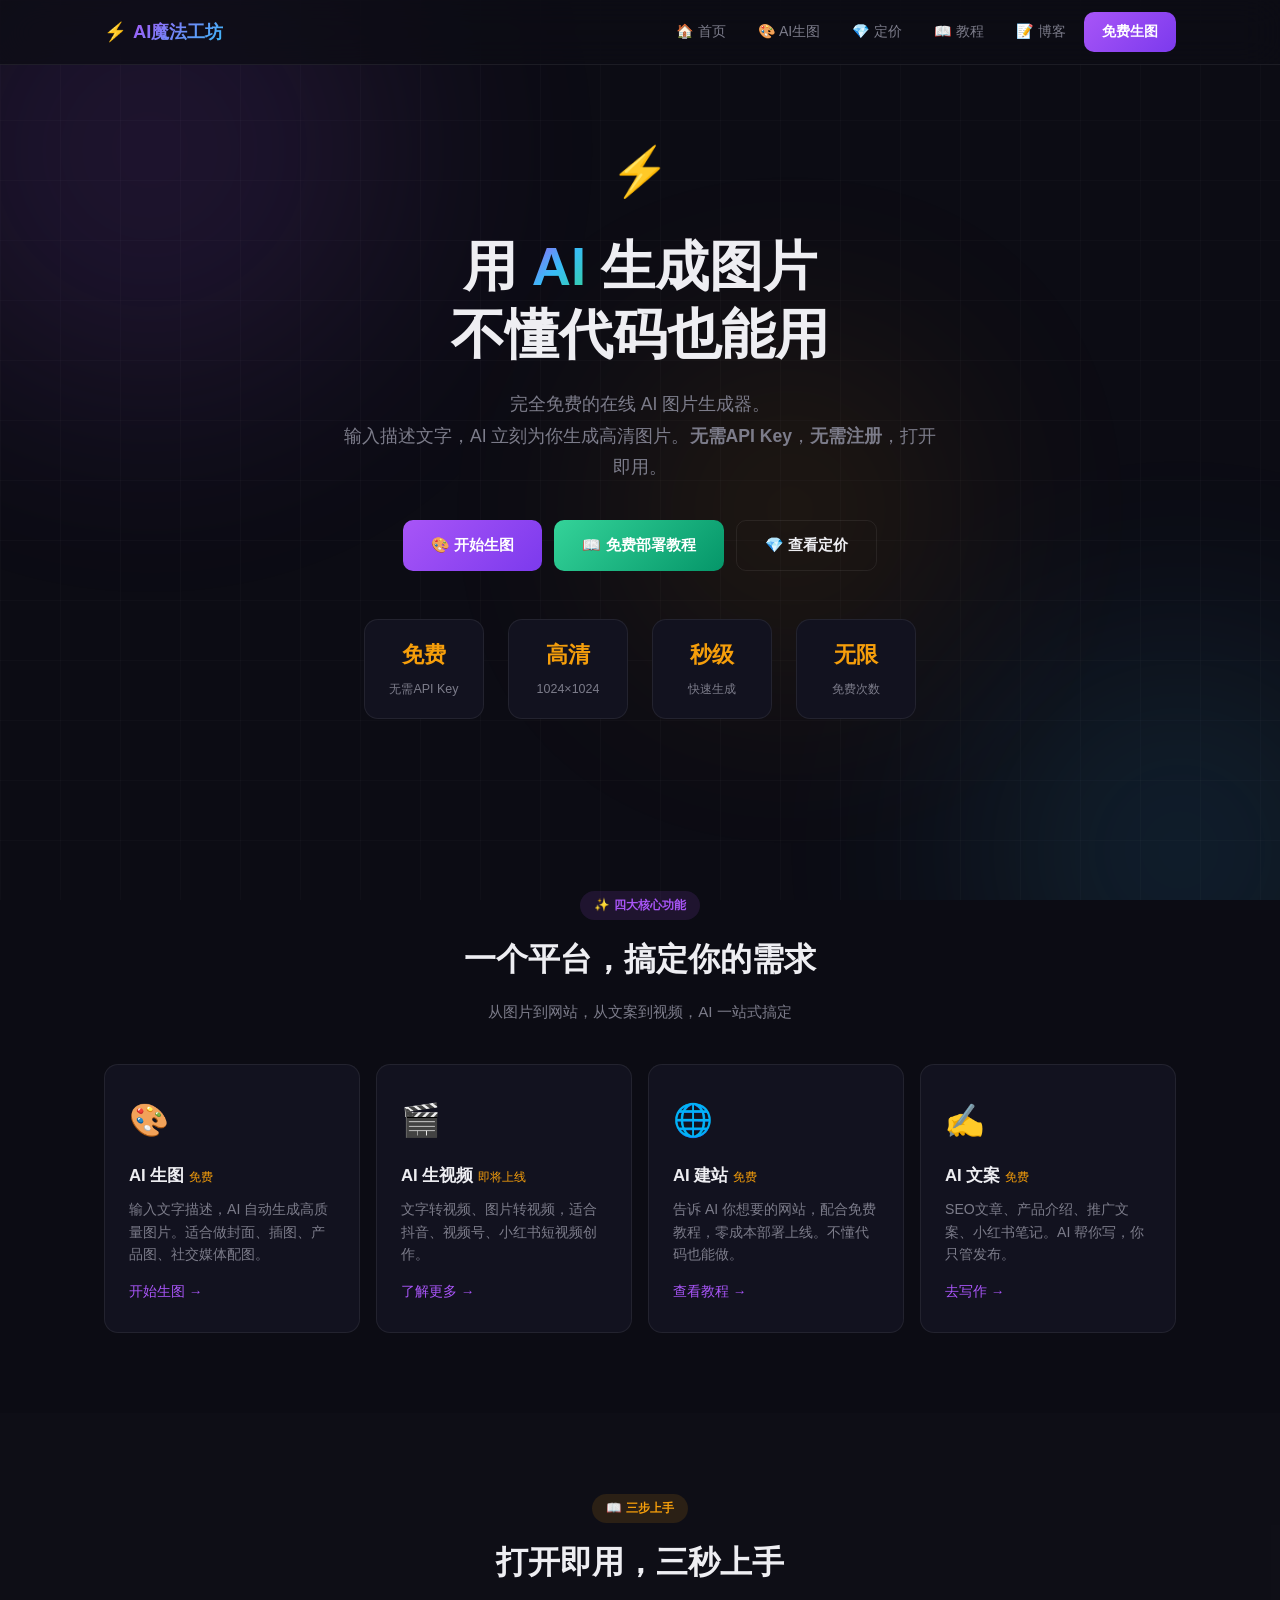
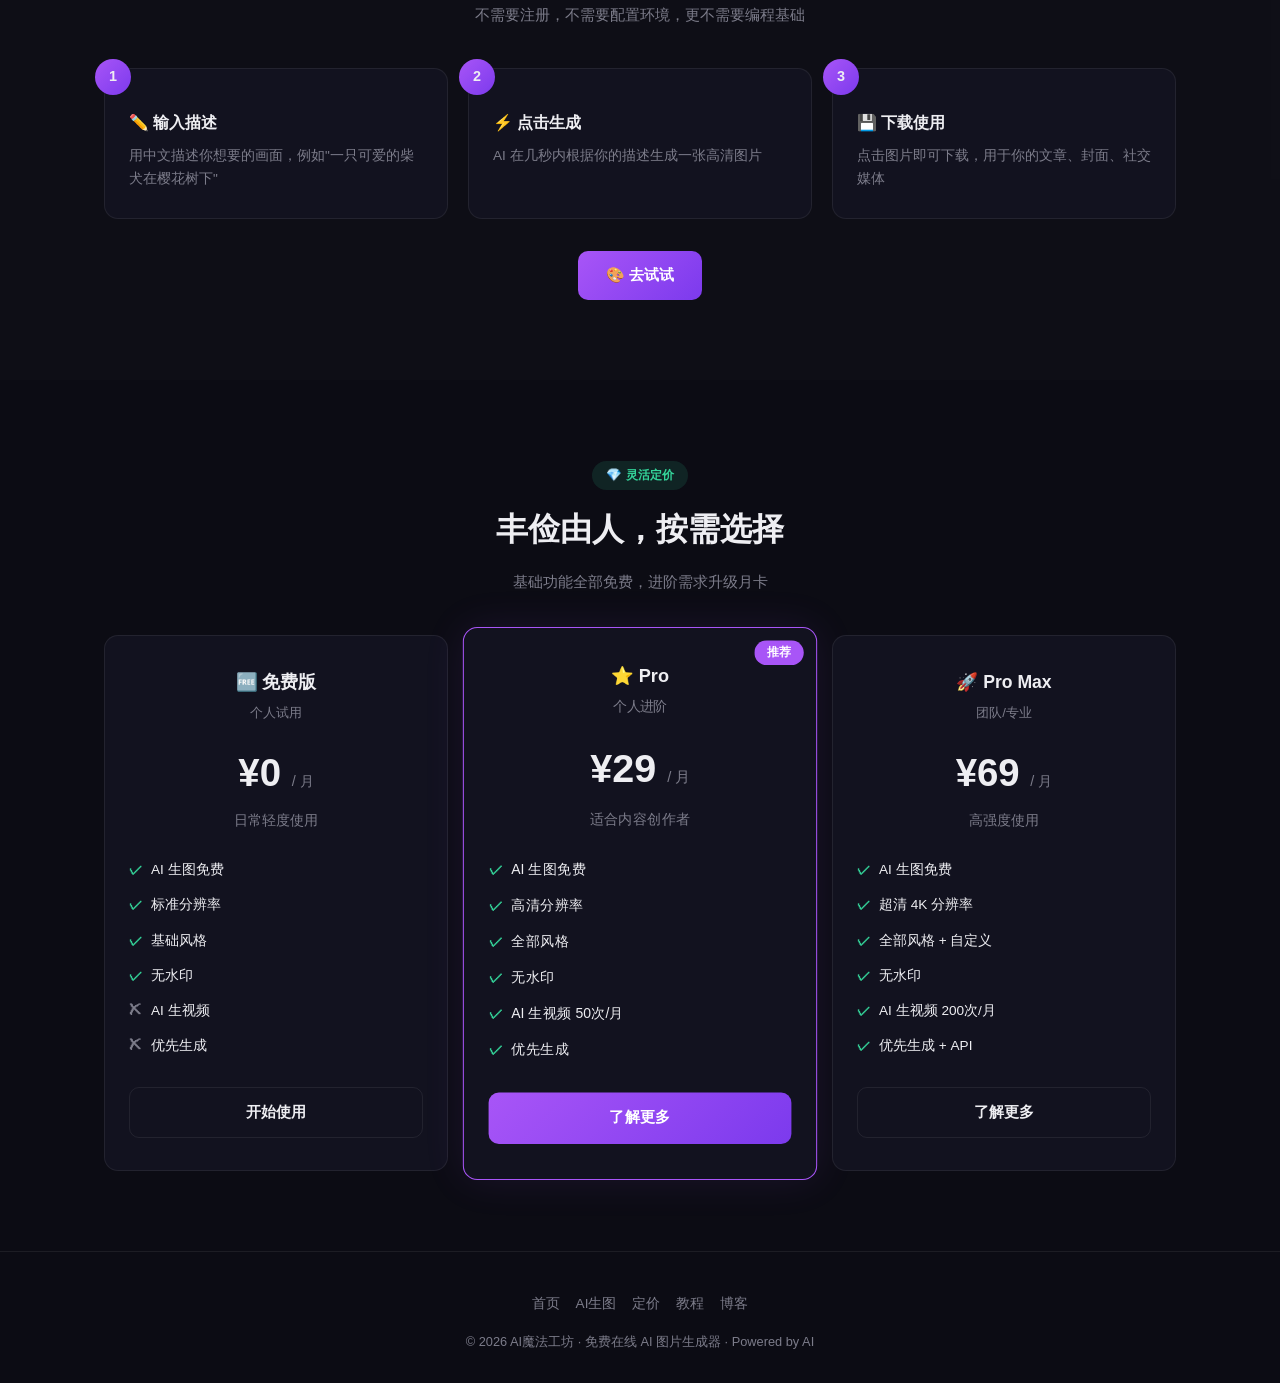
==== commit 4361fbaa: "🚀 v2.0 完整版：真实AI生图 + 全部页面一次完成" ====
--- a/index.html
+++ b/index.html
@@ -3,8 +3,8 @@
 <head>
 <meta charset="UTF-8" />
 <meta name="viewport" content="width=device-width, initial-scale=1.0" />
-<title>AI魔法工坊 - 用AI建站·生图·赚钱</title>
-<meta name="description" content="AI工具平台，魔法消耗制。AI生图、AI生视频、AI建站，全部消耗魔法点。月卡Pro $6.99起。" />
+<title>AI魔法工坊 - 免费在线AI生图·AI建站·AI文案</title>
+<meta name="description" content="AI魔法工坊：免费在线AI图片生成器，无需API Key，输入描述即可生成高清图片。还有AI建站、AI文案工具，全部免费使用。" />
 <link rel="stylesheet" href="style.css" />
 </head>
 <body>
@@ -16,122 +16,186 @@
   <div class="orb"></div>
 </div>
 
-<!-- ===== 顶部导航 ===== -->
+<!-- ===== Nav ===== -->
 <nav>
   <div class="w">
-    <a href="index.html" class="logo">✨ <span class="hl">AI魔法工坊</span></a>
+    <a href="index.html" class="logo">⚡ <span class="hl">AI魔法工坊</span></a>
     <button class="menu-btn" onclick="document.querySelector('.nav-links').classList.toggle('open')">☰</button>
     <div class="nav-links">
-      <a href="tools.html">✨ 魔法工具</a>
+      <a href="index.html">🏠 首页</a>
+      <a href="tools.html">🎨 AI生图</a>
       <a href="pricing.html">💎 定价</a>
-      <a href="deploy.html">🎁 免费部署</a>
+      <a href="deploy.html">📖 教程</a>
       <a href="blog.html">📝 博客</a>
-      <a href="pricing.html" class="nav-cta">开通月卡</a>
+      <a href="tools.html" class="nav-cta">免费生图</a>
     </div>
   </div>
 </nav>
 
-<!-- ===== 首页主视觉 ===== -->
+<!-- ===== Hero ===== -->
 <section class="hero">
-  <div class="w" style="text-align:center;">
-    <h1>用 <span class="hl">AI 魔法</span> 建站 · 生图 · 赚钱</h1>
+  <div class="w">
+    <div style="margin-bottom:20px;font-size:3rem;">⚡</div>
+    <h1>用 <span class="hl">AI</span> 生成图片<br/>不懂代码也能用</h1>
     <p class="hero-p">
-      不懂代码？没关系。<br />
-      全部消耗 <strong style="color:#f59e0b;">✨ 魔法点</strong>，开月卡送魔法，用完等下月。<br />
-      丰俭由人，够用就好。
+      完全免费的在线 AI 图片生成器。<br/>
+      输入描述文字，AI 立刻为你生成高清图片。<strong>无需API Key</strong>，<strong>无需注册</strong>，打开即用。
     </p>
     <div class="hero-btns">
-      <a href="tools.html" class="btn btn-primary">✨ 去使用魔法工具</a>
-      <a href="deploy.html" class="btn btn-green">🎁 免费部署教程</a>
+      <a href="tools.html" class="btn btn-primary">🎨 开始生图</a>
+      <a href="deploy.html" class="btn btn-green">📖 免费部署教程</a>
       <a href="pricing.html" class="btn btn-outline">💎 查看定价</a>
     </div>
     <div class="hero-stats">
-      <div><span class="n">200</span><span class="l">月卡魔法量</span></div>
-      <div><span class="n">$6.99</span><span class="l">月卡 Pro</span></div>
-      <div><span class="n">$9.88</span><span class="l">月卡 Pro Max</span></div>
-      <div><span class="n">$1.99</span><span class="l">单次建站</span></div>
-    </div>
-  </div>
-</section>
-
-<!-- ===== 功能简介 ===== -->
-<section class="sec">
-  <div class="w">
-    <span class="tag tag-amber">✨ 四个核心功能</span>
-    <h2 class="sec-title">用魔法点，做你想做的事</h2>
-    <p class="sec-sub">每个功能都消耗魔法点。月卡够用，不够再补。</p>
+      <div><span class="n">免费</span><span class="l">无需API Key</span></div>
+      <div><span class="n">高清</span><span class="l">1024×1024</span></div>
+      <div><span class="n">秒级</span><span class="l">快速生成</span></div>
+      <div><span class="n">无限</span><span class="l">免费次数</span></div>
+    </div>
+  </div>
+</section>
+
+<!-- ===== Features ===== -->
+<section class="sec" id="features">
+  <div class="w">
+    <div style="text-align:center;">
+      <span class="section-tag">✨ 四大核心功能</span>
+      <h2 class="sec-title">一个平台，搞定你的需求</h2>
+      <p class="sec-sub" style="margin:0 auto 40px;">从图片到网站，从文案到视频，AI 一站式搞定</p>
+    </div>
     <div class="g-2">
       <a href="tools.html#sheng-tu" class="feat-card">
         <div class="ico">🎨</div>
-        <h3>AI 生图 <span style="color:#f59e0b;font-size:.75rem;">5✨/次</span></h3>
-        <p>输入文字，AI 自动生成精美图片。适合做封面、插图、产品图。</p>
-        <span class="feat-link">去生图 →</span>
+        <h3>AI 生图 <span class="cost">免费</span></h3>
+        <p>输入文字描述，AI 自动生成高质量图片。适合做封面、插图、产品图、社交媒体配图。</p>
+        <span class="feat-link">开始生图 →</span>
       </a>
       <a href="tools.html#sheng-shipin" class="feat-card">
         <div class="ico">🎬</div>
-        <h3>AI 生视频 <span style="color:#f59e0b;font-size:.75rem;">10✨/次</span></h3>
-        <p>文字/图片转视频，适合抖音、视频号、小红书短视频创作。</p>
-        <span class="feat-link">去生成 →</span>
-      </a>
-      <a href="tools.html#jian-zhan" class="feat-card">
+        <h3>AI 生视频 <span class="cost">即将上线</span></h3>
+        <p>文字转视频、图片转视频，适合抖音、视频号、小红书短视频创作。</p>
+        <span class="feat-link">了解更多 →</span>
+      </a>
+      <a href="deploy.html" class="feat-card">
         <div class="ico">🌐</div>
-        <h3>AI 建站 <span style="color:#a855f7;font-size:.75rem;">30✨/次</span></h3>
-        <p>告诉 AI 你想要的网站，自动生成代码并部署上线。付费服务。</p>
-        <span class="feat-link">去建站 →</span>
+        <h3>AI 建站 <span class="cost">免费</span></h3>
+        <p>告诉 AI 你想要的网站，配合免费教程，零成本部署上线。不懂代码也能做。</p>
+        <span class="feat-link">查看教程 →</span>
       </a>
       <a href="tools.html#wen-an" class="feat-card">
         <div class="ico">✍️</div>
-        <h3>AI 文案 <span style="color:#f59e0b;font-size:.75rem;">3✨/篇</span></h3>
-        <p>SEO文章、产品介绍、推广文案。AI 帮你写，你只管发布。</p>
+        <h3>AI 文案 <span class="cost">免费</span></h3>
+        <p>SEO文章、产品介绍、推广文案、小红书笔记。AI 帮你写，你只管发布。</p>
         <span class="feat-link">去写作 →</span>
       </a>
     </div>
   </div>
 </section>
 
-<!-- ===== 快速上手 ===== -->
-<section class="sec" style="background:rgba(255,255,255,0.008);">
-  <div class="w">
-    <span class="tag tag-purple">📖 新手友好</span>
-    <h2 class="sec-title">不懂代码？4步搞定网站</h2>
-    <p class="sec-sub">所有教程永久免费，跟着步骤走就行。</p>
+<!-- ===== How It Works ===== -->
+<section class="sec sec-alt">
+  <div class="w">
+    <div style="text-align:center;">
+      <span class="section-tag gold">📖 三步上手</span>
+      <h2 class="sec-title">打开即用，三秒上手</h2>
+      <p class="sec-sub" style="margin:0 auto 40px;">不需要注册，不需要配置环境，更不需要编程基础</p>
+    </div>
     <div class="steps">
       <div class="step">
         <div class="num">1</div>
-        <div><h3>🎯 确定方向</h3><p>个人博客？产品展示？工具站？选一个你感兴趣的。</p></div>
+        <h3>✏️ 输入描述</h3>
+        <p>用中文描述你想要的画面，例如"一只可爱的柴犬在樱花树下"</p>
       </div>
       <div class="step">
         <div class="num">2</div>
-        <div><h3>🤖 AI 写代码</h3><p>把想法告诉 AI，它帮你生成完整的网站代码。</p></div>
+        <h3>⚡ 点击生成</h3>
+        <p>AI 在几秒内根据你的描述生成一张高清图片</p>
       </div>
       <div class="step">
         <div class="num">3</div>
-        <div><h3>📦 部署上线</h3><p>GitHub Pages / Vercel 免费托管，推送即上线。</p></div>
-      </div>
-      <div class="step">
-        <div class="num">4</div>
-        <div><h3>🌐 运营变现</h3><p>加域名 → 引流 → 卖产品/接广告。网站自己赚钱。</p></div>
-      </div>
-    </div>
-    <div style="text-align:center;margin-top:20px;">
-      <a href="deploy.html" class="btn btn-green">🎁 看免费部署教程</a>
-    </div>
-  </div>
-</section>
-
-<!-- ===== 页脚 ===== -->
+        <h3>💾 下载使用</h3>
+        <p>点击图片即可下载，用于你的文章、封面、社交媒体</p>
+      </div>
+    </div>
+    <div style="text-align:center;margin-top:32px;">
+      <a href="tools.html" class="btn btn-primary">🎨 去试试</a>
+    </div>
+  </div>
+</section>
+
+<!-- ===== Pricing Preview ===== -->
+<section class="sec" id="pricing">
+  <div class="w">
+    <div style="text-align:center;">
+      <span class="section-tag green">💎 灵活定价</span>
+      <h2 class="sec-title">丰俭由人，按需选择</h2>
+      <p class="sec-sub" style="margin:0 auto 40px;">基础功能全部免费，进阶需求升级月卡</p>
+    </div>
+    <div class="pricing-grid">
+      <div class="price-card">
+        <div class="p-name">🆓 免费版</div>
+        <div class="p-sub">个人试用</div>
+        <div class="p-price">¥0 <span>/ 月</span></div>
+        <div class="p-desc">日常轻度使用</div>
+        <ul>
+          <li>AI 生图免费</li>
+          <li>标准分辨率</li>
+          <li>基础风格</li>
+          <li>无水印</li>
+          <li class="no">AI 生视频</li>
+          <li class="no">优先生成</li>
+        </ul>
+        <a href="tools.html" class="btn btn-outline btn-block">开始使用</a>
+      </div>
+      <div class="price-card featured">
+        <div class="p-name">⭐ Pro</div>
+        <div class="p-sub">个人进阶</div>
+        <div class="p-price">¥29 <span>/ 月</span></div>
+        <div class="p-desc">适合内容创作者</div>
+        <ul>
+          <li>AI 生图免费</li>
+          <li>高清分辨率</li>
+          <li>全部风格</li>
+          <li>无水印</li>
+          <li>AI 生视频 50次/月</li>
+          <li>优先生成</li>
+        </ul>
+        <a href="pricing.html" class="btn btn-primary btn-block">了解更多</a>
+      </div>
+      <div class="price-card">
+        <div class="p-name">🚀 Pro Max</div>
+        <div class="p-sub">团队/专业</div>
+        <div class="p-price">¥69 <span>/ 月</span></div>
+        <div class="p-desc">高强度使用</div>
+        <ul>
+          <li>AI 生图免费</li>
+          <li>超清 4K 分辨率</li>
+          <li>全部风格 + 自定义</li>
+          <li>无水印</li>
+          <li>AI 生视频 200次/月</li>
+          <li>优先生成 + API</li>
+        </ul>
+        <a href="pricing.html" class="btn btn-outline btn-block">了解更多</a>
+      </div>
+    </div>
+  </div>
+</section>
+
+<!-- ===== Footer ===== -->
 <footer>
   <div class="w">
     <div class="fl">
       <a href="index.html">首页</a>
-      <a href="tools.html">魔法工具</a>
+      <a href="tools.html">AI生图</a>
       <a href="pricing.html">定价</a>
-      <a href="deploy.html">免费部署</a>
+      <a href="deploy.html">教程</a>
       <a href="blog.html">博客</a>
     </div>
-    <p>© 2026 AI魔法工坊 · 用AI帮你赚钱 · ✨ 魔法消耗制</p>
+    <p>© 2026 AI魔法工坊 · 免费在线 AI 图片生成器 · Powered by AI</p>
   </div>
 </footer>
+
+<div id="toast" class="toast"></div>
 
 <script src="app.js"></script>
 </body>
--- a/style.css
+++ b/style.css
@@ -1,283 +1,292 @@
-/* ===== AI魔法工坊 - 全局样式 ===== */
-:root {
-  --bg: #0b0b14;
-  --surf: #12121e;
-  --surf2: #1a1a2e;
-  --bord: rgba(255,255,255,0.06);
-  --txt: #e8e8ed;
-  --muted: #6b7280;
-  --accent: #a855f7;
-  --accent2: #38bdf8;
-  --gold: #f59e0b;
-  --green: #34d399;
-  --red: #ef4444;
-}
-*{margin:0;padding:0;box-sizing:border-box;}
-html{scroll-behavior:smooth;}
+/* ===== AI魔法工坊 v2.0 - 完整样式 ===== */
+*,*::before,*::after{box-sizing:border-box;margin:0;padding:0}
+:root{
+  --bg:#0c0c14;
+  --surf:#12121f;
+  --surf2:#1c1c30;
+  --bord:rgba(255,255,255,.07);
+  --bord-h:rgba(168,85,247,.3);
+  --txt:#eeeef2;
+  --muted:#7c7c8a;
+  --accent:#a855f7;
+  --accent2:#7c3aed;
+  --blue:#38bdf8;
+  --gold:#f59e0b;
+  --green:#34d399;
+  --red:#ef4444;
+  --radius:14px;
+  --radius-sm:10px;
+}
+html{scroll-behavior:smooth}
 body{
-  font-family:-apple-system,BlinkMacSystemFont,"Segoe UI",Roboto,sans-serif;
-  background:var(--bg);color:var(--txt);line-height:1.6;overflow-x:hidden;
-}
-a{text-decoration:none;color:inherit;}
-
-/* ===== 滚动条 ===== */
-::-webkit-scrollbar{width:5px;}
-::-webkit-scrollbar-thumb{background:rgba(168,85,247,0.15);border-radius:3px;}
-
-/* ===== 背景层 ===== */
-.bg-layer{position:fixed;inset:0;z-index:-1;pointer-events:none;overflow:hidden;}
-.bg-layer .orb{
-  position:absolute;border-radius:50%;filter:blur(120px);opacity:0.1;
-}
-.bg-layer .orb:nth-child(1){
-  width:500px;height:500px;
-  background:linear-gradient(135deg,var(--accent),var(--accent2));
-  top:-150px;left:-100px;
-}
-.bg-layer .orb:nth-child(2){
-  width:400px;height:400px;
-  background:linear-gradient(135deg,var(--accent2),var(--green));
-  top:35%;right:-100px;
-}
-.bg-layer .orb:nth-child(3){
-  width:350px;height:350px;
-  background:linear-gradient(135deg,var(--gold),#f97316);
-  bottom:-80px;left:25%;
-}
+  font-family:-apple-system,BlinkMacSystemFont,"SF Pro","Segoe UI",Roboto,sans-serif;
+  background:var(--bg);color:var(--txt);line-height:1.7;overflow-x:hidden;
+  -webkit-font-smoothing:antialiased;
+}
+a{text-decoration:none;color:inherit}
+img{max-width:100%;display:block}
+button,input,textarea{font:inherit;color:inherit}
+::selection{background:rgba(168,85,247,.35);color:#fff}
+
+/* ===== Scrollbar ===== */
+::-webkit-scrollbar{width:5px}
+::-webkit-scrollbar-thumb{background:rgba(168,85,247,.2);border-radius:10px}
+::-webkit-scrollbar-track{background:transparent}
+
+/* ===== Background ===== */
+.bg-layer{position:fixed;inset:0;z-index:-1;pointer-events:none;overflow:hidden}
 .bg-layer .grid{
   position:absolute;inset:0;
-  background-image:
-    linear-gradient(rgba(255,255,255,0.012) 1px,transparent 1px),
-    linear-gradient(90deg,rgba(255,255,255,0.012) 1px,transparent 1px);
-  background-size:50px 50px;
-}
-
-/* ===== 容器 ===== */
-.w{max-width:1100px;margin:0 auto;padding:0 20px;}
-
-/* ===== 导航 ===== */
+  background-image:linear-gradient(rgba(255,255,255,.02) 1px,transparent 1px),
+                   linear-gradient(90deg,rgba(255,255,255,.02) 1px,transparent 1px);
+  background-size:60px 60px;
+}
+.bg-layer .orb{
+  position:absolute;border-radius:50%;filter:blur(120px);opacity:.12;
+  animation:orbFloat 20s ease-in-out infinite;
+}
+.bg-layer .orb:nth-child(2){width:500px;height:500px;background:var(--accent);top:-100px;left:-100px;animation-delay:-5s}
+.bg-layer .orb:nth-child(3){width:400px;height:400px;background:var(--blue);bottom:-150px;right:-100px;animation-delay:-10s}
+.bg-layer .orb:nth-child(4){width:300px;height:300px;background:var(--gold);top:40%;left:50%;animation-delay:-15s}
+@keyframes orbFloat{
+  0%,100%{transform:translate(0,0) scale(1)}
+  33%{transform:translate(60px,-40px) scale(1.1)}
+  66%{transform:translate(-30px,50px) scale(.9)}
+}
+
+/* ===== Layout ===== */
+.w{max-width:1120px;margin:0 auto;padding:0 24px}
+
+/* ===== Nav ===== */
 nav{
-  position:fixed;top:0;left:0;right:0;z-index:100;height:56px;
-  background:rgba(11,11,20,0.82);backdrop-filter:blur(16px);
-  border-bottom:1px solid var(--bord);display:flex;align-items:center;
-}
-nav .w{display:flex;justify-content:space-between;align-items:center;width:100%;gap:12px;}
-.logo{font-size:1.1rem;font-weight:700;white-space:nowrap;}
-.logo .hl{background:linear-gradient(90deg,var(--accent),var(--accent2));-webkit-background-clip:text;-webkit-text-fill-color:transparent;}
-.nav-links{display:flex;gap:18px;align-items:center;font-size:.84rem;}
-.nav-links a{color:var(--muted);transition:color .2s;}
-.nav-links a:hover{color:var(--txt);}
+  position:fixed;top:0;left:0;right:0;z-index:100;
+  background:rgba(12,12,20,.75);backdrop-filter:blur(20px);-webkit-backdrop-filter:blur(20px);
+  border-bottom:1px solid var(--bord);
+  transition:.3s;
+}
+nav .w{display:flex;align-items:center;height:64px;gap:8px}
+.logo{font-size:1.15rem;font-weight:700;display:flex;align-items:center;gap:6px;flex-shrink:0}
+.logo .hl{background:linear-gradient(135deg,var(--accent),var(--blue));-webkit-background-clip:text;-webkit-text-fill-color:transparent}
+.nav-links{display:flex;align-items:center;gap:4px;margin-left:auto}
+.nav-links a{
+  padding:8px 14px;border-radius:var(--radius-sm);
+  font-size:.88rem;color:var(--muted);transition:.2s;white-space:nowrap;
+}
+.nav-links a:hover{color:var(--txt);background:rgba(255,255,255,.04)}
 .nav-cta{
-  padding:6px 16px;border-radius:20px;
   background:linear-gradient(135deg,var(--accent),var(--accent2));color:#fff!important;
-  font-weight:600;font-size:.8rem;
-}
-.menu-btn{display:none;background:none;border:none;color:var(--txt);font-size:1.3rem;cursor:pointer;}
-
-/* ===== 按钮 ===== */
-.btn{
-  display:inline-flex;align-items:center;gap:6px;padding:12px 28px;border-radius:10px;
-  font-weight:600;font-size:.88rem;cursor:pointer;transition:all .2s;
-}
-.btn-primary{background:linear-gradient(135deg,var(--accent),var(--accent2));color:#fff;}
-.btn-primary:hover{opacity:.9;transform:translateY(-1px);box-shadow:0 4px 20px rgba(168,85,247,0.3);}
-.btn-outline{border:1px solid var(--bord);color:var(--txt);background:transparent;}
-.btn-outline:hover{border-color:rgba(168,85,247,0.3);}
-.btn-green{background:linear-gradient(135deg,var(--green),#10b981);color:#000;}
-.btn-green:hover{opacity:.9;transform:translateY(-1px);}
-.btn-sm{padding:8px 18px;font-size:.82rem;}
-
-/* ===== 主视觉区 ===== */
-.hero{min-height:70vh;display:flex;align-items:center;padding:100px 0 50px;}
-.hero h1{font-size:clamp(1.8rem,4.5vw,3rem);font-weight:800;line-height:1.25;margin-bottom:12px;}
-.hero .hl{background:linear-gradient(135deg,var(--accent),var(--accent2));-webkit-background-clip:text;-webkit-text-fill-color:transparent;}
-.hero-p{font-size:1.02rem;color:var(--muted);max-width:500px;margin:0 auto 24px;}
-.hero-btns{display:flex;gap:10px;justify-content:center;flex-wrap:wrap;}
-.hero-stats{
-  display:flex;gap:24px;justify-content:center;flex-wrap:wrap;margin-top:36px;
-}
-.hero-stats .n{font-size:1.4rem;font-weight:700;display:block;}
-.hero-stats .l{font-size:.72rem;color:var(--muted);display:block;}
-
-/* ===== 通用区块 ===== */
-.sec{padding:70px 0;}
-.tag{
-  display:inline-block;padding:3px 12px;border-radius:12px;font-size:.68rem;
-  font-weight:600;margin-bottom:10px;
-}
-.tag-purple{background:rgba(168,85,247,0.08);color:var(--accent);border:1px solid rgba(168,85,247,0.12);}
-.tag-amber{background:rgba(251,191,36,0.08);color:var(--gold);border:1px solid rgba(251,191,36,0.12);}
-.tag-green{background:rgba(52,211,153,0.08);color:var(--green);border:1px solid rgba(52,211,153,0.12);}
-.sec-title{font-size:1.5rem;font-weight:700;margin-bottom:6px;}
-.sec-sub{color:var(--muted);font-size:.9rem;max-width:460px;margin-bottom:28px;}
-.page-title{font-size:1.8rem;font-weight:700;margin-bottom:6px;}
-.page-sub{color:var(--muted);font-size:.95rem;margin-bottom:32px;}
-
-/* ===== 步骤 ===== */
-.steps{display:flex;flex-direction:column;gap:10px;}
-.step{
-  display:flex;gap:14px;align-items:flex-start;
-  background:var(--surf);border:1px solid var(--bord);
-  border-radius:10px;padding:16px 20px;transition:border-color .3s;
-}
-.step:hover{border-color:rgba(168,85,247,0.2);}
+  border-radius:var(--radius-sm);padding:8px 18px!important;font-weight:600;
+}
+.nav-cta:hover{filter:brightness(1.15)!important;background:linear-gradient(135deg,var(--accent),var(--accent2))!important}
+.menu-btn{display:none;background:none;border:1px solid var(--bord);border-radius:var(--radius-sm);padding:8px 12px;cursor:pointer;font-size:1.2rem;margin-left:auto}
+
+/* ===== Hero ===== */
+.hero{min-height:90vh;display:flex;align-items:center;justify-content:center;padding:100px 0 60px}
+.hero .w{text-align:center;max-width:800px}
+.hero h1{font-size:clamp(2rem,5vw,3.4rem);font-weight:800;line-height:1.25;margin-bottom:20px}
+.hero h1 .hl{background:linear-gradient(135deg,var(--accent),var(--blue),var(--green));-webkit-background-clip:text;-webkit-text-fill-color:transparent}
+.hero-p{font-size:1.1rem;color:var(--muted);max-width:600px;margin:0 auto 36px;line-height:1.8}
+.hero-btns{display:flex;gap:12px;justify-content:center;flex-wrap:wrap;margin-bottom:48px}
+.hero-stats{display:flex;gap:24px;justify-content:center;flex-wrap:wrap}
+.hero-stats>div{background:var(--surf);border:1px solid var(--bord);border-radius:var(--radius);padding:16px 24px;min-width:120px}
+.hero-stats .n{display:block;font-size:1.4rem;font-weight:700;color:var(--gold)}
+.hero-stats .l{font-size:.78rem;color:var(--muted)}
+
+/* ===== Buttons ===== */
+.btn{display:inline-flex;align-items:center;gap:8px;padding:12px 28px;border-radius:var(--radius-sm);
+  font-weight:600;font-size:.93rem;transition:.25s;border:none;cursor:pointer}
+.btn-primary{background:linear-gradient(135deg,var(--accent),var(--accent2));color:#fff}
+.btn-primary:hover{transform:translateY(-2px);box-shadow:0 8px 30px rgba(168,85,247,.3)}
+.btn-green{background:linear-gradient(135deg,var(--green),#059669);color:#fff}
+.btn-green:hover{transform:translateY(-2px);box-shadow:0 8px 30px rgba(52,211,153,.25)}
+.btn-outline{background:transparent;border:1px solid var(--bord);color:var(--txt)}
+.btn-outline:hover{border-color:var(--accent);color:var(--accent);transform:translateY(-2px)}
+.btn-sm{padding:8px 18px;font-size:.82rem}
+.btn-block{width:100%;justify-content:center}
+
+/* ===== Sections ===== */
+.sec{padding:80px 0}
+.sec-alt{background:rgba(255,255,255,.012)}
+.section-tag{
+  display:inline-block;padding:4px 14px;border-radius:20px;font-size:.78rem;font-weight:600;
+  background:rgba(168,85,247,.12);color:var(--accent);margin-bottom:12px;
+}
+.section-tag.gold{background:rgba(245,158,11,.12);color:var(--gold)}
+.section-tag.green{background:rgba(52,211,153,.12);color:var(--green)}
+.sec-title{font-size:clamp(1.4rem,3vw,2rem);font-weight:700;margin-bottom:12px}
+.sec-sub{color:var(--muted);font-size:.95rem;margin-bottom:40px;max-width:600px}
+
+/* ===== Feature Cards ===== */
+.g-2{display:grid;grid-template-columns:repeat(auto-fit,minmax(240px,1fr));gap:16px}
+.g-3{display:grid;grid-template-columns:repeat(auto-fit,minmax(280px,1fr));gap:20px}
+.feat-card{
+  background:var(--surf);border:1px solid var(--bord);border-radius:var(--radius);
+  padding:28px 24px;transition:.3s;cursor:pointer;position:relative;overflow:hidden;
+}
+.feat-card::before{content:'';position:absolute;top:0;left:0;right:0;height:2px;background:linear-gradient(90deg,transparent,var(--accent),transparent);opacity:0;transition:.3s}
+.feat-card:hover{transform:translateY(-4px);border-color:var(--bord-h);box-shadow:0 12px 40px rgba(168,85,247,.08)}
+.feat-card:hover::before{opacity:1}
+.feat-card .ico{font-size:2rem;margin-bottom:14px}
+.feat-card h3{font-size:1.05rem;font-weight:600;margin-bottom:8px}
+.feat-card h3 .cost{color:var(--gold);font-size:.75rem;font-weight:400}
+.feat-card p{font-size:.88rem;color:var(--muted);line-height:1.6}
+.feat-link{display:inline-block;margin-top:14px;font-size:.85rem;color:var(--accent);font-weight:500}
+
+/* ===== Card (general) ===== */
+.card{
+  background:var(--surf);border:1px solid var(--bord);border-radius:var(--radius);
+  padding:24px;transition:.3s;
+}
+.card:hover{border-color:var(--bord-h)}
+
+/* ===== Steps ===== */
+.steps{display:grid;grid-template-columns:repeat(auto-fit,minmax(200px,1fr));gap:20px}
+.step{background:var(--surf);border:1px solid var(--bord);border-radius:var(--radius);padding:28px 24px;position:relative}
 .step .num{
-  width:30px;height:30px;min-width:30px;display:flex;
-  align-items:center;justify-content:center;
-  background:rgba(168,85,247,0.08);color:var(--accent);
-  border-radius:8px;font-weight:700;font-size:.8rem;
-}
-.step h3{font-size:.92rem;margin-bottom:2px;}
-.step p{font-size:.8rem;color:var(--muted);}
-
-/* ===== 功能卡片 ===== */
-.g-2{display:grid;grid-template-columns:repeat(auto-fill,minmax(280px,1fr));gap:14px;}
-.g-3{display:grid;grid-template-columns:repeat(auto-fill,minmax(260px,1fr));gap:14px;}
-
-.feat-card{
-  display:block;background:var(--surf);border:1px solid var(--bord);
-  border-radius:12px;padding:22px;transition:all .3s;
-}
-.feat-card:hover{border-color:rgba(168,85,247,0.2);transform:translateY(-2px);}
-.feat-card .ico{font-size:1.5rem;margin-bottom:6px;}
-.feat-card h3{font-size:.95rem;margin-bottom:4px;}
-.feat-card p{font-size:.8rem;color:var(--muted);margin-bottom:8px;}
-.feat-link{color:var(--accent);font-size:.8rem;font-weight:600;}
-
-.card{
-  background:var(--surf);border:1px solid var(--bord);
-  border-radius:12px;padding:22px;transition:all .3s;
-}
-.card:hover{border-color:rgba(168,85,247,0.2);transform:translateY(-2px);}
-.card .ico{font-size:1.4rem;margin-bottom:6px;}
-.card h3{font-size:.95rem;margin-bottom:4px;}
-.card p{font-size:.8rem;color:var(--muted);margin-bottom:12px;}
-
-/* ===== 标签徽标 ===== */
-.b{
-  display:inline-block;padding:2px 10px;border-radius:4px;
-  font-size:.68rem;font-weight:600;
-}
-.b-magic{background:rgba(251,191,36,0.08);color:var(--gold);}
-.b-paid{background:rgba(168,85,247,0.08);color:var(--accent);}
-.b-unlim{background:rgba(52,211,153,0.08);color:var(--green);}
-
-/* ===== 定价卡片 ===== */
-.p-grid{display:grid;grid-template-columns:repeat(auto-fill,minmax(270px,1fr));gap:14px;}
-.p-card{
-  background:var(--surf);border:1px solid var(--bord);border-radius:14px;
-  padding:26px 22px;text-align:center;position:relative;transition:all .3s;
-}
-.p-card:hover{border-color:rgba(168,85,247,0.15);}
-.p-card.pop{border-color:rgba(168,85,247,0.25);}
-.p-card.pop::after{
-  content:"🔥 热销";position:absolute;top:-10px;left:50%;transform:translateX(-50%);
-  background:linear-gradient(90deg,var(--gold),#f97316);color:#fff;
-  padding:3px 14px;border-radius:10px;font-size:.62rem;font-weight:600;white-space:nowrap;
-}
-.p-card.max{border-color:rgba(52,211,153,0.25);background:rgba(52,211,153,0.02);}
-.p-card.max::after{
-  content:"👑 旗舰";position:absolute;top:-10px;left:50%;transform:translateX(-50%);
-  background:linear-gradient(90deg,var(--green),#10b981);color:#000;
-  padding:3px 14px;border-radius:10px;font-size:.62rem;font-weight:600;white-space:nowrap;
-}
-.p-name{font-size:.82rem;color:var(--muted);font-weight:600;margin-bottom:4px;}
-.p-price{font-size:2.1rem;font-weight:800;}
-.p-price .s{font-size:1rem;}
-.p-period{font-size:.72rem;color:var(--muted);margin-bottom:4px;}
-.p-magic{font-size:.8rem;color:var(--gold);margin-bottom:12px;}
-.p-card ul{list-style:none;text-align:left;margin-bottom:14px;}
-.p-card ul li{padding:4px 0;font-size:.82rem;color:#c0c0c8;}
-.p-card ul li.yes::before{content:"✓ ";color:var(--accent);font-weight:700;}
-.p-card ul li.lim::before{content:"∞ ";color:var(--green);font-weight:700;}
-.p-card ul li.no::before{content:"✗ ";color:#ef4444;}
-
-/* ===== 平台切换标签 ===== */
-.p-tabs{display:flex;gap:6px;margin-bottom:20px;flex-wrap:wrap;}
+  position:absolute;top:-10px;left:-10px;width:36px;height:36px;border-radius:50%;
+  background:linear-gradient(135deg,var(--accent),var(--accent2));
+  display:flex;align-items:center;justify-content:center;font-weight:700;font-size:.9rem;
+}
+.step h3{font-size:1rem;margin:12px 0 8px;font-weight:600}
+.step p{font-size:.85rem;color:var(--muted)}
+
+/* ===== Pricing ===== */
+.pricing-grid{display:grid;grid-template-columns:repeat(auto-fit,minmax(250px,1fr));gap:20px}
+.price-card{
+  background:var(--surf);border:1px solid var(--bord);border-radius:var(--radius);
+  padding:32px 24px;text-align:center;transition:.3s;position:relative;
+}
+.price-card.featured{
+  border-color:var(--accent);transform:scale(1.03);
+  box-shadow:0 0 40px rgba(168,85,247,.1);
+}
+.price-card.featured::before{content:'推荐';position:absolute;top:12px;right:12px;padding:2px 12px;border-radius:12px;font-size:.72rem;font-weight:600;background:var(--accent);color:#fff}
+.price-card:hover{transform:translateY(-4px);border-color:var(--bord-h)}
+.price-card.featured:hover{transform:scale(1.03) translateY(-4px)}
+.price-card .p-name{font-size:1.1rem;font-weight:600;margin-bottom:4px}
+.price-card .p-sub{font-size:.82rem;color:var(--muted);margin-bottom:16px}
+.price-card .p-price{font-size:2.4rem;font-weight:800;margin-bottom:4px}
+.price-card .p-price span{font-size:.9rem;font-weight:400;color:var(--muted)}
+.price-card .p-desc{font-size:.85rem;color:var(--muted);margin-bottom:20px}
+.price-card ul{list-style:none;text-align:left;font-size:.85rem;margin-bottom:24px}
+.price-card ul li{padding:6px 0;display:flex;align-items:center;gap:8px}
+.price-card ul li::before{content:'✓';color:var(--green);font-weight:700}
+.price-card ul li.no::before{content:'✗';color:var(--muted)}
+
+/* ===== Magic Board ===== */
+.magic-board{
+  background:linear-gradient(135deg,rgba(168,85,247,.08),rgba(56,189,248,.05));
+  border:1px solid var(--bord);border-radius:var(--radius);padding:24px;margin-bottom:40px;
+}
+.mb-head{display:flex;justify-content:space-between;align-items:center;margin-bottom:12px}
+.mb-bal{font-size:2.6rem;font-weight:800}
+.mb-bal .mb-label{font-size:1.4rem;color:var(--gold)}
+.mb-bar{height:6px;background:var(--surf2);border-radius:3px;overflow:hidden;margin-bottom:10px}
+.mb-fill{height:100%;background:linear-gradient(90deg,var(--accent),var(--blue));border-radius:3px;transition:width .5s ease}
+.mb-foot{display:flex;justify-content:space-between;font-size:.82rem;color:var(--muted)}
+
+/* ===== Tools ===== */
+.gen-area{display:grid;grid-template-columns:1fr 1fr;gap:20px;margin-bottom:20px}
+@media(max-width:720px){.gen-area{grid-template-columns:1fr}}
+.gen-box textarea,.gen-box input{
+  width:100%;padding:12px 16px;background:var(--surf2);border:1px solid var(--bord);
+  border-radius:var(--radius-sm);color:var(--txt);font-size:.92rem;resize:vertical;
+  transition:.2s;outline:none;
+}
+.gen-box textarea:focus,.gen-box input:focus{border-color:var(--accent);box-shadow:0 0 0 3px rgba(168,85,247,.12)}
+.gen-box textarea{min-height:80px}
+.gen-box label{display:block;font-size:.88rem;font-weight:500;margin-bottom:6px;color:var(--txt)}
+.gen-result{
+  background:var(--surf2);border:1px solid var(--bord);border-radius:var(--radius);
+  min-height:280px;display:flex;align-items:center;justify-content:center;
+  color:var(--muted);font-size:.9rem;overflow:hidden;position:relative;
+}
+.gen-result img{width:100%;height:100%;object-fit:contain;border-radius:var(--radius)}
+.gen-result .placeholder{text-align:center;padding:20px}
+.gen-result .placeholder .big-ico{font-size:3rem;margin-bottom:12px;display:block}
+.gen-result .loading{position:absolute;inset:0;display:flex;flex-direction:column;align-items:center;justify-content:center;background:rgba(12,12,20,.8);gap:12px;z-index:2}
+.gen-result .loading .spinner{width:40px;height:40px;border:3px solid var(--bord);border-top-color:var(--accent);border-radius:50%;animation:spin .8s linear infinite}
+@keyframes spin{to{transform:rotate(360deg)}}
+.gen-result .loading span{font-size:.85rem;color:var(--muted)}
+.style-options{display:flex;flex-wrap:wrap;gap:8px;margin-bottom:14px}
+.style-options button{
+  padding:6px 16px;border-radius:20px;border:1px solid var(--bord);background:transparent;
+  font-size:.8rem;color:var(--muted);cursor:pointer;transition:.2s;
+}
+.style-options button:hover{border-color:var(--accent);color:var(--accent)}
+.style-options button.active{background:rgba(168,85,247,.15);border-color:var(--accent);color:var(--accent)}
+
+/* ===== Tool Sections ===== */
+.tool-section{margin-bottom:40px}
+.tool-section:last-child{margin-bottom:0}
+.tool-section h3{font-size:1.2rem;font-weight:600;margin-bottom:16px;display:flex;align-items:center;gap:8px}
+.tool-section h3 .badge{border-radius:20px;padding:2px 10px;font-size:.7rem;font-weight:500;background:rgba(245,158,11,.12);color:var(--gold)}
+
+/* ===== Page Header ===== */
+.page-header{padding-top:100px;padding-bottom:40px;text-align:center}
+.page-title{font-size:clamp(1.5rem,3.5vw,2.4rem);font-weight:700;margin-bottom:12px}
+.page-sub{color:var(--muted);font-size:.95rem;max-width:600px;margin:0 auto}
+
+/* ===== Blog ===== */
+.blog-grid{display:grid;grid-template-columns:repeat(auto-fill,minmax(300px,1fr));gap:20px}
+.blog-card{
+  background:var(--surf);border:1px solid var(--bord);border-radius:var(--radius);overflow:hidden;transition:.3s;
+}
+.blog-card:hover{transform:translateY(-4px);border-color:var(--bord-h)}
+.blog-card .bc-img{height:180px;background:var(--surf2);display:flex;align-items:center;justify-content:center;font-size:3rem;color:var(--muted);border-bottom:1px solid var(--bord)}
+.blog-card .bc-body{padding:20px}
+.blog-card .bc-tag{display:inline-block;padding:2px 10px;border-radius:12px;font-size:.72rem;font-weight:500;background:rgba(168,85,247,.1);color:var(--accent);margin-bottom:8px}
+.blog-card h3{font-size:1.05rem;margin-bottom:8px;font-weight:600}
+.blog-card p{font-size:.85rem;color:var(--muted);margin-bottom:10px}
+.blog-card .bc-meta{font-size:.78rem;color:var(--muted)}
+
+/* ===== Deploy Tabs ===== */
+.p-tabs{display:flex;gap:8px;margin-bottom:24px;flex-wrap:wrap}
 .p-tab{
-  padding:7px 18px;border-radius:6px;cursor:pointer;
-  border:1px solid var(--bord);color:var(--muted);
-  font-size:.8rem;font-weight:600;background:transparent;transition:all .2s;
-}
-.p-tab.active{background:rgba(52,211,153,0.08);border-color:rgba(52,211,153,0.2);color:var(--green);}
-.p-tab:hover{border-color:rgba(52,211,153,0.2);}
-.p-content{display:none;}
-.p-content.active{display:block;}
-.guide-step{
-  background:var(--surf);border:1px solid var(--bord);
-  border-radius:8px;padding:14px 18px;margin-bottom:10px;
-}
-.guide-step h4{font-size:.86rem;margin-bottom:3px;}
-.guide-step p{font-size:.8rem;color:var(--muted);}
-.guide-step code{
-  display:inline-block;background:rgba(0,0,0,0.3);color:var(--accent2);
-  padding:1px 6px;border-radius:4px;font-size:.76rem;
-  font-family:"SF Mono","Fira Code",monospace;margin:2px 0;
-}
-
-/* ===== 博客 ===== */
-.blog-list{display:flex;flex-direction:column;gap:10px;}
-.blog-item{
-  background:var(--surf);border:1px solid var(--bord);
-  border-radius:10px;padding:16px 20px;cursor:pointer;transition:border-color .3s;
-}
-.blog-item:hover{border-color:rgba(168,85,247,0.2);}
-.blog-item .date{font-size:.68rem;color:var(--muted);}
-.blog-item h3{font-size:.9rem;margin:2px 0 3px;}
-.blog-item p{font-size:.78rem;color:var(--muted);}
-
-/* ===== 页脚 ===== */
-footer{border-top:1px solid var(--bord);padding:28px 0;text-align:center;font-size:.78rem;color:var(--muted);}
-.fl{display:flex;gap:18px;justify-content:center;margin-bottom:6px;flex-wrap:wrap;}
-.fl a{color:var(--muted);font-size:.78rem;}
-.fl a:hover{color:var(--txt);}
-
-/* ===== 下划线分隔 ===== */
-hr{border:none;height:1px;background:linear-gradient(90deg,transparent,rgba(168,85,247,0.08),transparent);margin:0;}
-
-/* ===== 加载动画 ===== */
-.loader-overlay{
-  position:fixed;inset:0;z-index:9999;
-  background:var(--bg);display:flex;align-items:center;justify-content:center;
-  opacity:0;pointer-events:none;transition:opacity .3s;
-}
-.loader-overlay.show{opacity:1;pointer-events:auto;}
-.loader-spinner{
-  width:36px;height:36px;border:3px solid var(--bord);
-  border-top-color:var(--accent);border-radius:50%;
-  animation:spin .8s linear infinite;
-}
-@keyframes spin{to{transform:rotate(360deg)}}
-
-/* ===== 友情提示框 ===== */
-.tip-box{
-  background:rgba(251,191,36,0.03);border:1px solid rgba(251,191,36,0.08);
-  border-radius:10px;padding:16px 20px;margin-bottom:20px;
-}
-.tip-box h4{font-size:.88rem;margin-bottom:4px;color:var(--gold);}
-.tip-box p,.tip-box li{font-size:.8rem;color:var(--muted);line-height:1.6;}
-
-/* ===== 魔法仪表盘 ===== */
-.magic-board{
-  background:rgba(251,191,36,0.03);border:1px solid rgba(251,191,36,0.1);
-  border-radius:14px;padding:24px;margin-bottom:24px;
-}
-.mb-head{display:flex;justify-content:space-between;align-items:center;flex-wrap:wrap;gap:10px;margin-bottom:12px;}
-.mb-bal{font-size:1.8rem;font-weight:800;}
-.mb-label{font-size:.82rem;font-weight:400;color:var(--muted);}
-.mb-bar{height:6px;background:var(--surf2);border-radius:3px;overflow:hidden;margin-bottom:6px;}
-.mb-fill{height:100%;border-radius:3px;background:linear-gradient(90deg,var(--gold),#f97316);transition:width .6s;}
-.mb-foot{display:flex;justify-content:space-between;font-size:.76rem;color:var(--muted);flex-wrap:wrap;gap:4px;}
-
-/* ===== 响应式 ===== */
-@media(max-width:640px){
-  .hero h1{font-size:1.6rem;}
-  .hero-btns{flex-direction:column;align-items:stretch;}
-  .hero-btns .btn{justify-content:center;}
-  .g-2,.g-3,.p-grid{grid-template-columns:1fr;}
-  .nav-links{display:none;flex-direction:column;position:absolute;top:56px;left:0;right:0;
-    background:rgba(11,11,20,0.95);padding:16px 20px;border-bottom:1px solid var(--bord);
-    gap:12px;z-index:99;}
-  .nav-links.open{display:flex;}
-  .menu-btn{display:block;}
-}
+  padding:10px 20px;border-radius:var(--radius-sm);border:1px solid var(--bord);
+  background:transparent;font-size:.88rem;color:var(--muted);cursor:pointer;transition:.2s;
+}
+.p-tab.active,.p-tab:hover{border-color:var(--accent);color:var(--accent);background:rgba(168,85,247,.08)}
+.p-content{display:none}
+.p-content.active{display:block}
+.p-content ol{padding-left:20px}
+.p-content ol li{padding:6px 0;font-size:.92rem}
+.p-content ol li code{background:var(--surf2);padding:2px 8px;border-radius:4px;font-size:.82rem;color:var(--blue)}
+
+/* ===== Toast ===== */
+.toast{
+  position:fixed;bottom:24px;left:50%;transform:translateX(-50%) translateY(100px);
+  background:var(--surf2);border:1px solid var(--bord);border-radius:var(--radius-sm);
+  padding:12px 24px;font-size:.9rem;opacity:0;transition:.4s;z-index:200;
+  backdrop-filter:blur(12px);pointer-events:none;
+}
+.toast.show{opacity:1;transform:translateX(-50%) translateY(0)}
+
+/* ===== Footer ===== */
+footer{
+  border-top:1px solid var(--bord);padding:40px 0 30px;text-align:center;
+}
+footer .fl{display:flex;gap:16px;justify-content:center;flex-wrap:wrap;margin-bottom:16px}
+footer .fl a{font-size:.85rem;color:var(--muted);transition:.2s}
+footer .fl a:hover{color:var(--accent)}
+footer p{font-size:.8rem;color:var(--muted)}
+
+/* ===== Mobile ===== */
+@media(max-width:768px){
+  nav .w{height:56px}
+  .menu-btn{display:block}
+  .nav-links{
+    display:none;position:absolute;top:56px;left:0;right:0;
+    background:rgba(12,12,20,.95);backdrop-filter:blur(20px);
+    border-bottom:1px solid var(--bord);padding:12px;flex-direction:column;
+  }
+  .nav-links.open{display:flex}
+  .hero h1{font-size:1.8rem}
+  .hero{padding:80px 0 40px}
+  .sec{padding:50px 0}
+  .hero-stats{gap:12px}
+  .hero-stats>div{padding:12px 16px;min-width:80px}
+  .price-card.featured{transform:none}
+  .page-header{padding-top:80px}
+  .mb-foot{flex-direction:column;gap:4px}
+}
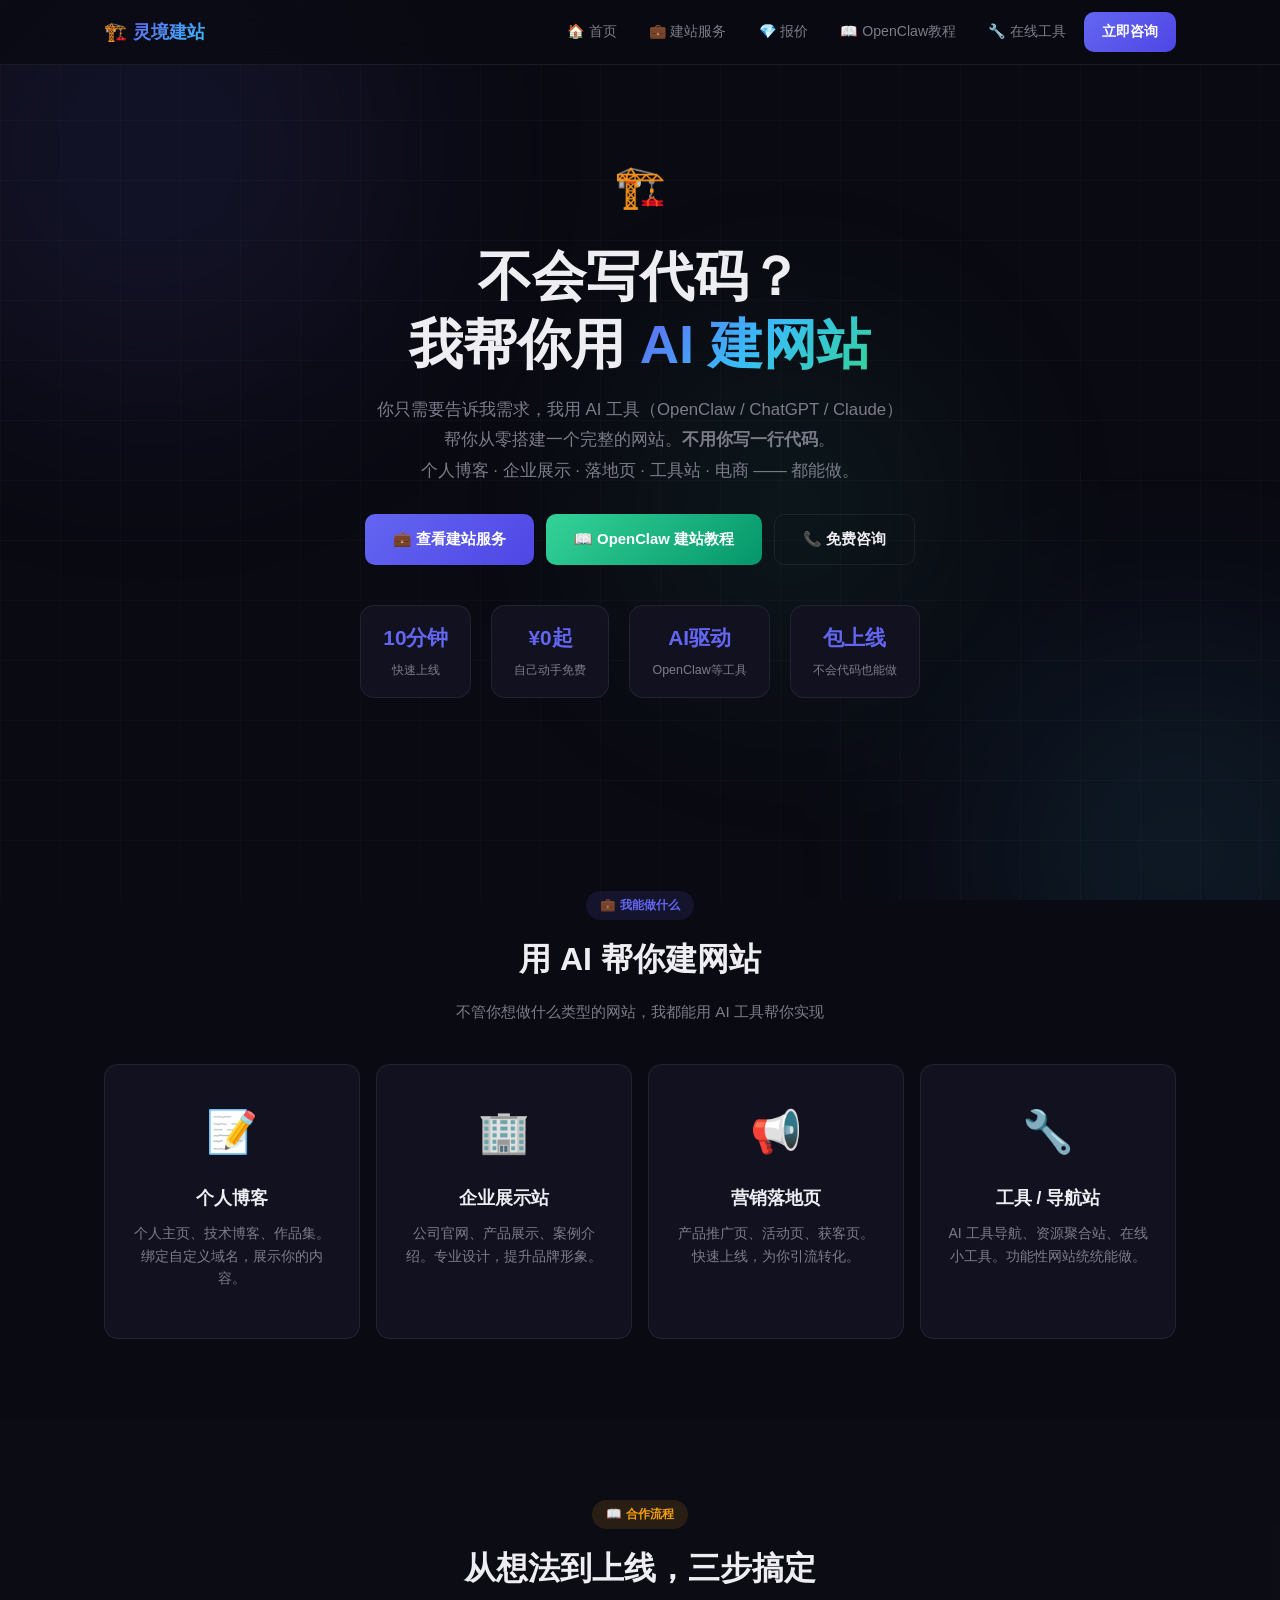
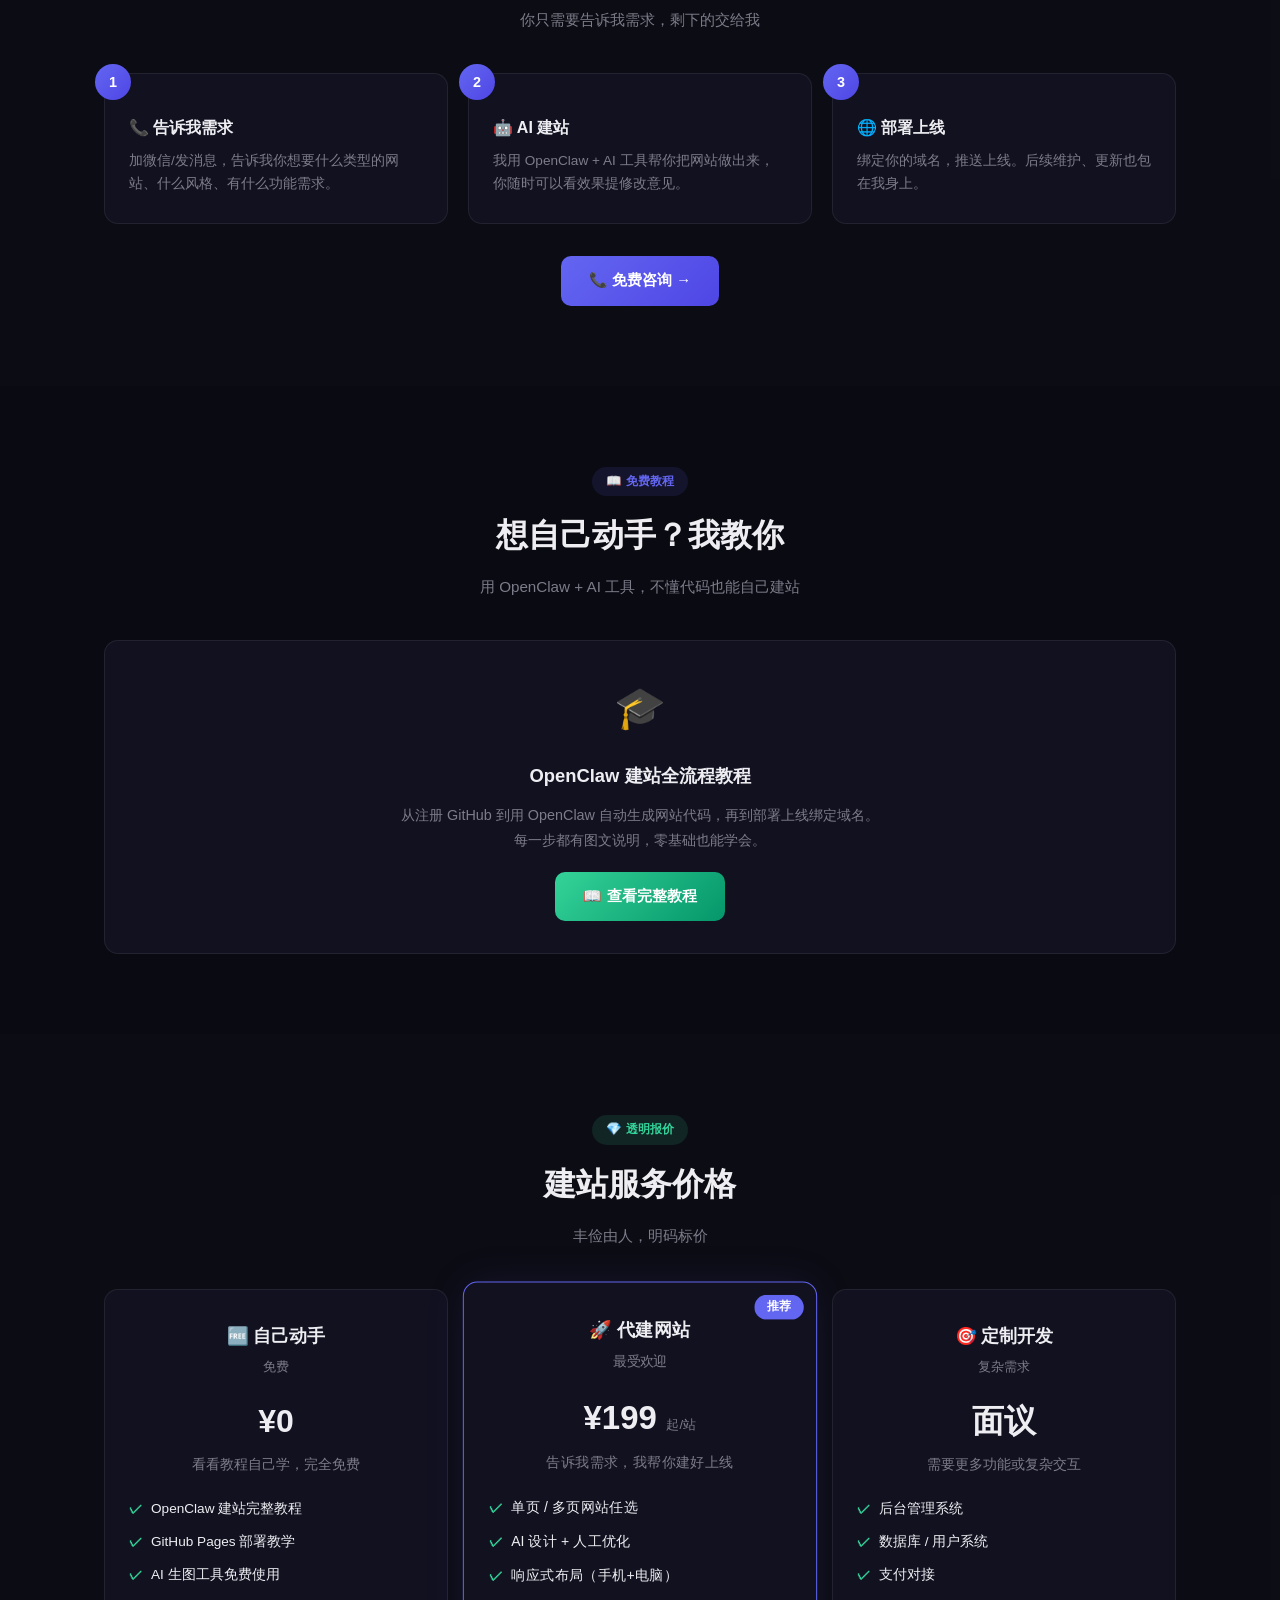
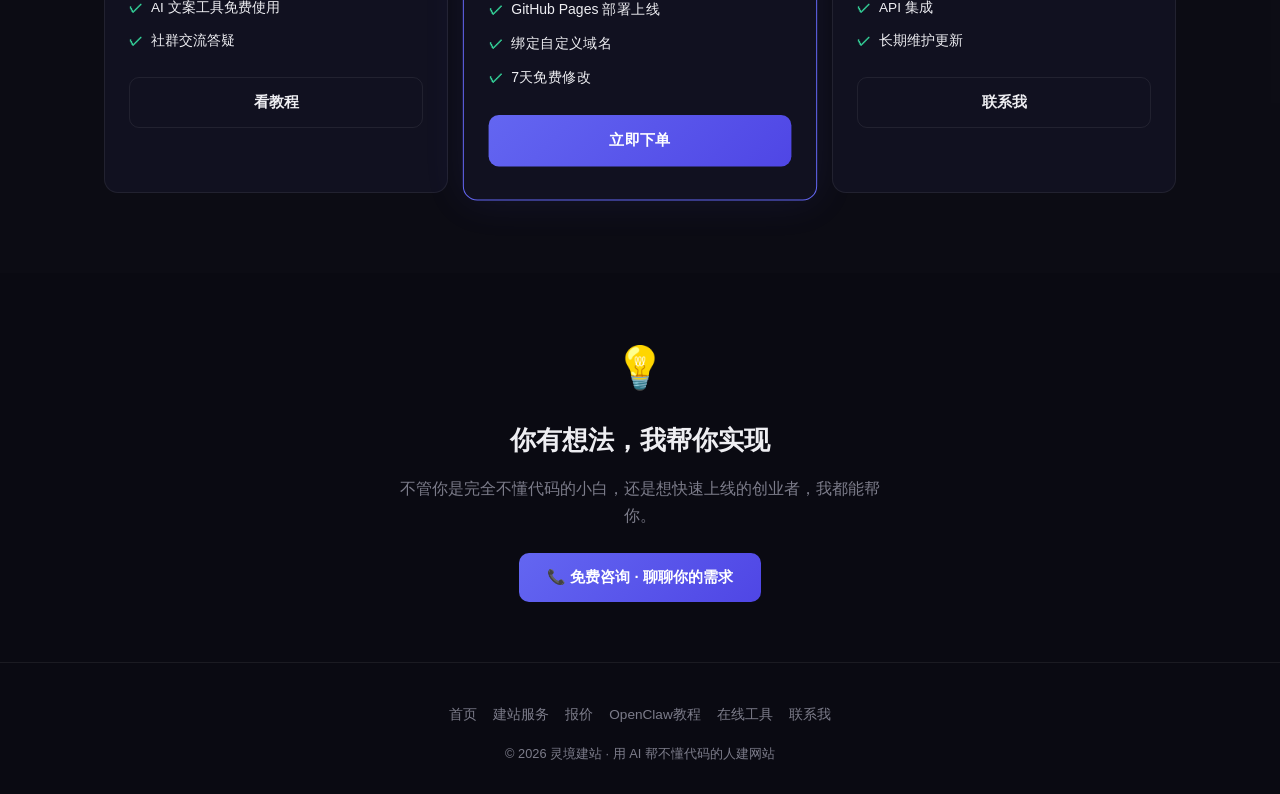
==== commit d8f7e29f: "🏗️ v2.0 完整重构：建站服务为核心 + OpenClaw教程 + 修复生图" ====
--- a/index.html
+++ b/index.html
@@ -3,8 +3,8 @@
 <head>
 <meta charset="UTF-8" />
 <meta name="viewport" content="width=device-width, initial-scale=1.0" />
-<title>AI魔法工坊 - 免费在线AI生图·AI建站·AI文案</title>
-<meta name="description" content="AI魔法工坊：免费在线AI图片生成器，无需API Key，输入描述即可生成高清图片。还有AI建站、AI文案工具，全部免费使用。" />
+<title>灵境建站 - 不懂代码？我帮你用AI建网站</title>
+<meta name="description" content="专业AI建站服务：个人网站、企业展示站、落地页、工具站。不懂代码也能拥有自己的网站，10分钟快速上线。" />
 <link rel="stylesheet" href="style.css" />
 </head>
 <body>
@@ -19,15 +19,15 @@
 <!-- ===== Nav ===== -->
 <nav>
   <div class="w">
-    <a href="index.html" class="logo">⚡ <span class="hl">AI魔法工坊</span></a>
+    <a href="index.html" class="logo">🏗️ <span class="hl">灵境建站</span></a>
     <button class="menu-btn" onclick="document.querySelector('.nav-links').classList.toggle('open')">☰</button>
     <div class="nav-links">
       <a href="index.html">🏠 首页</a>
-      <a href="tools.html">🎨 AI生图</a>
-      <a href="pricing.html">💎 定价</a>
-      <a href="deploy.html">📖 教程</a>
-      <a href="blog.html">📝 博客</a>
-      <a href="tools.html" class="nav-cta">免费生图</a>
+      <a href="services.html">💼 建站服务</a>
+      <a href="pricing.html">💎 报价</a>
+      <a href="tutorial.html">📖 OpenClaw教程</a>
+      <a href="tools.html">🔧 在线工具</a>
+      <a href="contact.html" class="nav-cta">立即咨询</a>
     </div>
   </div>
 </nav>
@@ -35,59 +35,56 @@
 <!-- ===== Hero ===== -->
 <section class="hero">
   <div class="w">
-    <div style="margin-bottom:20px;font-size:3rem;">⚡</div>
-    <h1>用 <span class="hl">AI</span> 生成图片<br/>不懂代码也能用</h1>
+    <div style="margin-bottom:20px;font-size:2.6rem;">🏗️</div>
+    <h1>不会写代码？<br/>我帮你用 <span class="hl">AI 建网站</span></h1>
     <p class="hero-p">
-      完全免费的在线 AI 图片生成器。<br/>
-      输入描述文字，AI 立刻为你生成高清图片。<strong>无需API Key</strong>，<strong>无需注册</strong>，打开即用。
+      你只需要告诉我需求，我用 AI 工具（OpenClaw / ChatGPT / Claude）<br/>
+      帮你从零搭建一个完整的网站。<strong>不用你写一行代码</strong>。<br/>
+      个人博客 · 企业展示 · 落地页 · 工具站 · 电商 —— 都能做。
     </p>
     <div class="hero-btns">
-      <a href="tools.html" class="btn btn-primary">🎨 开始生图</a>
-      <a href="deploy.html" class="btn btn-green">📖 免费部署教程</a>
-      <a href="pricing.html" class="btn btn-outline">💎 查看定价</a>
+      <a href="services.html" class="btn btn-primary">💼 查看建站服务</a>
+      <a href="tutorial.html" class="btn btn-green">📖 OpenClaw 建站教程</a>
+      <a href="contact.html" class="btn btn-outline">📞 免费咨询</a>
     </div>
     <div class="hero-stats">
-      <div><span class="n">免费</span><span class="l">无需API Key</span></div>
-      <div><span class="n">高清</span><span class="l">1024×1024</span></div>
-      <div><span class="n">秒级</span><span class="l">快速生成</span></div>
-      <div><span class="n">无限</span><span class="l">免费次数</span></div>
-    </div>
-  </div>
-</section>
-
-<!-- ===== Features ===== -->
-<section class="sec" id="features">
-  <div class="w">
-    <div style="text-align:center;">
-      <span class="section-tag">✨ 四大核心功能</span>
-      <h2 class="sec-title">一个平台，搞定你的需求</h2>
-      <p class="sec-sub" style="margin:0 auto 40px;">从图片到网站，从文案到视频，AI 一站式搞定</p>
-    </div>
-    <div class="g-2">
-      <a href="tools.html#sheng-tu" class="feat-card">
-        <div class="ico">🎨</div>
-        <h3>AI 生图 <span class="cost">免费</span></h3>
-        <p>输入文字描述，AI 自动生成高质量图片。适合做封面、插图、产品图、社交媒体配图。</p>
-        <span class="feat-link">开始生图 →</span>
-      </a>
-      <a href="tools.html#sheng-shipin" class="feat-card">
-        <div class="ico">🎬</div>
-        <h3>AI 生视频 <span class="cost">即将上线</span></h3>
-        <p>文字转视频、图片转视频，适合抖音、视频号、小红书短视频创作。</p>
-        <span class="feat-link">了解更多 →</span>
-      </a>
-      <a href="deploy.html" class="feat-card">
-        <div class="ico">🌐</div>
-        <h3>AI 建站 <span class="cost">免费</span></h3>
-        <p>告诉 AI 你想要的网站，配合免费教程，零成本部署上线。不懂代码也能做。</p>
-        <span class="feat-link">查看教程 →</span>
-      </a>
-      <a href="tools.html#wen-an" class="feat-card">
-        <div class="ico">✍️</div>
-        <h3>AI 文案 <span class="cost">免费</span></h3>
-        <p>SEO文章、产品介绍、推广文案、小红书笔记。AI 帮你写，你只管发布。</p>
-        <span class="feat-link">去写作 →</span>
-      </a>
+      <div><span class="n">10分钟</span><span class="l">快速上线</span></div>
+      <div><span class="n">¥0起</span><span class="l">自己动手免费</span></div>
+      <div><span class="n">AI驱动</span><span class="l">OpenClaw等工具</span></div>
+      <div><span class="n">包上线</span><span class="l">不会代码也能做</span></div>
+    </div>
+  </div>
+</section>
+
+<!-- ===== Services ===== -->
+<section class="sec" id="services">
+  <div class="w">
+    <div style="text-align:center;">
+      <span class="section-tag">💼 我能做什么</span>
+      <h2 class="sec-title">用 AI 帮你建网站</h2>
+      <p class="sec-sub" style="margin:0 auto 40px;">不管你想做什么类型的网站，我都能用 AI 工具帮你实现</p>
+    </div>
+    <div class="g-4">
+      <div class="service-card">
+        <div class="sc-ico">📝</div>
+        <h3>个人博客</h3>
+        <p>个人主页、技术博客、作品集。绑定自定义域名，展示你的内容。</p>
+      </div>
+      <div class="service-card">
+        <div class="sc-ico">🏢</div>
+        <h3>企业展示站</h3>
+        <p>公司官网、产品展示、案例介绍。专业设计，提升品牌形象。</p>
+      </div>
+      <div class="service-card">
+        <div class="sc-ico">📢</div>
+        <h3>营销落地页</h3>
+        <p>产品推广页、活动页、获客页。快速上线，为你引流转化。</p>
+      </div>
+      <div class="service-card">
+        <div class="sc-ico">🔧</div>
+        <h3>工具 / 导航站</h3>
+        <p>AI 工具导航、资源聚合站、在线小工具。功能性网站统统能做。</p>
+      </div>
     </div>
   </div>
 </section>
@@ -96,88 +93,118 @@
 <section class="sec sec-alt">
   <div class="w">
     <div style="text-align:center;">
-      <span class="section-tag gold">📖 三步上手</span>
-      <h2 class="sec-title">打开即用，三秒上手</h2>
-      <p class="sec-sub" style="margin:0 auto 40px;">不需要注册，不需要配置环境，更不需要编程基础</p>
+      <span class="section-tag gold">📖 合作流程</span>
+      <h2 class="sec-title">从想法到上线，三步搞定</h2>
+      <p class="sec-sub" style="margin:0 auto 40px;">你只需要告诉我需求，剩下的交给我</p>
     </div>
     <div class="steps">
       <div class="step">
         <div class="num">1</div>
-        <h3>✏️ 输入描述</h3>
-        <p>用中文描述你想要的画面，例如"一只可爱的柴犬在樱花树下"</p>
+        <h3>📞 告诉我需求</h3>
+        <p>加微信/发消息，告诉我你想要什么类型的网站、什么风格、有什么功能需求。</p>
       </div>
       <div class="step">
         <div class="num">2</div>
-        <h3>⚡ 点击生成</h3>
-        <p>AI 在几秒内根据你的描述生成一张高清图片</p>
+        <h3>🤖 AI 建站</h3>
+        <p>我用 OpenClaw + AI 工具帮你把网站做出来，你随时可以看效果提修改意见。</p>
       </div>
       <div class="step">
         <div class="num">3</div>
-        <h3>💾 下载使用</h3>
-        <p>点击图片即可下载，用于你的文章、封面、社交媒体</p>
+        <h3>🌐 部署上线</h3>
+        <p>绑定你的域名，推送上线。后续维护、更新也包在我身上。</p>
       </div>
     </div>
     <div style="text-align:center;margin-top:32px;">
-      <a href="tools.html" class="btn btn-primary">🎨 去试试</a>
+      <a href="contact.html" class="btn btn-primary">📞 免费咨询 →</a>
+    </div>
+  </div>
+</section>
+
+<!-- ===== Tutorial Preview ===== -->
+<section class="sec">
+  <div class="w">
+    <div style="text-align:center;">
+      <span class="section-tag">📖 免费教程</span>
+      <h2 class="sec-title">想自己动手？我教你</h2>
+      <p class="sec-sub" style="margin:0 auto 40px;">用 OpenClaw + AI 工具，不懂代码也能自己建站</p>
+    </div>
+    <div style="background:var(--surf);border:1px solid var(--bord);border-radius:var(--radius);padding:32px 24px;text-align:center;">
+      <div style="font-size:2.6rem;margin-bottom:16px;">🎓</div>
+      <h3 style="font-size:1.15rem;margin-bottom:12px;">OpenClaw 建站全流程教程</h3>
+      <p style="color:var(--muted);font-size:.9rem;max-width:500px;margin:0 auto 20px;">
+        从注册 GitHub 到用 OpenClaw 自动生成网站代码，再到部署上线绑定域名。<br/>
+        每一步都有图文说明，零基础也能学会。
+      </p>
+      <a href="tutorial.html" class="btn btn-green">📖 查看完整教程</a>
     </div>
   </div>
 </section>
 
 <!-- ===== Pricing Preview ===== -->
-<section class="sec" id="pricing">
-  <div class="w">
-    <div style="text-align:center;">
-      <span class="section-tag green">💎 灵活定价</span>
-      <h2 class="sec-title">丰俭由人，按需选择</h2>
-      <p class="sec-sub" style="margin:0 auto 40px;">基础功能全部免费，进阶需求升级月卡</p>
+<section class="sec sec-alt" id="pricing">
+  <div class="w">
+    <div style="text-align:center;">
+      <span class="section-tag green">💎 透明报价</span>
+      <h2 class="sec-title">建站服务价格</h2>
+      <p class="sec-sub" style="margin:0 auto 40px;">丰俭由人，明码标价</p>
     </div>
     <div class="pricing-grid">
       <div class="price-card">
-        <div class="p-name">🆓 免费版</div>
-        <div class="p-sub">个人试用</div>
-        <div class="p-price">¥0 <span>/ 月</span></div>
-        <div class="p-desc">日常轻度使用</div>
-        <ul>
-          <li>AI 生图免费</li>
-          <li>标准分辨率</li>
-          <li>基础风格</li>
-          <li>无水印</li>
-          <li class="no">AI 生视频</li>
-          <li class="no">优先生成</li>
+        <div class="p-name">🆓 自己动手</div>
+        <div class="p-sub">免费</div>
+        <div class="p-price">¥0</div>
+        <div class="p-desc">看看教程自己学，完全免费</div>
+        <ul class="p-list">
+          <li>OpenClaw 建站完整教程</li>
+          <li>GitHub Pages 部署教学</li>
+          <li>AI 生图工具免费使用</li>
+          <li>AI 文案工具免费使用</li>
+          <li>社群交流答疑</li>
         </ul>
-        <a href="tools.html" class="btn btn-outline btn-block">开始使用</a>
+        <a href="tutorial.html" class="btn btn-outline btn-block">看教程</a>
       </div>
       <div class="price-card featured">
-        <div class="p-name">⭐ Pro</div>
-        <div class="p-sub">个人进阶</div>
-        <div class="p-price">¥29 <span>/ 月</span></div>
-        <div class="p-desc">适合内容创作者</div>
-        <ul>
-          <li>AI 生图免费</li>
-          <li>高清分辨率</li>
-          <li>全部风格</li>
-          <li>无水印</li>
-          <li>AI 生视频 50次/月</li>
-          <li>优先生成</li>
+        <div class="p-name">🚀 代建网站</div>
+        <div class="p-sub">最受欢迎</div>
+        <div class="p-price">¥199 <span>起/站</span></div>
+        <div class="p-desc">告诉我需求，我帮你建好上线</div>
+        <ul class="p-list">
+          <li>单页 / 多页网站任选</li>
+          <li>AI 设计 + 人工优化</li>
+          <li>响应式布局（手机+电脑）</li>
+          <li>GitHub Pages 部署上线</li>
+          <li>绑定自定义域名</li>
+          <li>7天免费修改</li>
         </ul>
-        <a href="pricing.html" class="btn btn-primary btn-block">了解更多</a>
+        <a href="contact.html" class="btn btn-primary btn-block">立即下单</a>
       </div>
       <div class="price-card">
-        <div class="p-name">🚀 Pro Max</div>
-        <div class="p-sub">团队/专业</div>
-        <div class="p-price">¥69 <span>/ 月</span></div>
-        <div class="p-desc">高强度使用</div>
-        <ul>
-          <li>AI 生图免费</li>
-          <li>超清 4K 分辨率</li>
-          <li>全部风格 + 自定义</li>
-          <li>无水印</li>
-          <li>AI 生视频 200次/月</li>
-          <li>优先生成 + API</li>
+        <div class="p-name">🎯 定制开发</div>
+        <div class="p-sub">复杂需求</div>
+        <div class="p-price">面议</div>
+        <div class="p-desc">需要更多功能或复杂交互</div>
+        <ul class="p-list">
+          <li>后台管理系统</li>
+          <li>数据库 / 用户系统</li>
+          <li>支付对接</li>
+          <li>API 集成</li>
+          <li>长期维护更新</li>
         </ul>
-        <a href="pricing.html" class="btn btn-outline btn-block">了解更多</a>
-      </div>
-    </div>
+        <a href="contact.html" class="btn btn-outline btn-block">联系我</a>
+      </div>
+    </div>
+  </div>
+</section>
+
+<!-- ===== CTA ===== -->
+<section class="sec" style="padding:60px 0;text-align:center;">
+  <div class="w">
+    <div style="font-size:2.6rem;margin-bottom:16px;">💡</div>
+    <h2 style="font-size:clamp(1.2rem,2.5vw,1.6rem);margin-bottom:12px;">你有想法，我帮你实现</h2>
+    <p style="color:var(--muted);max-width:500px;margin:0 auto 24px;">
+      不管你是完全不懂代码的小白，还是想快速上线的创业者，我都能帮你。
+    </p>
+    <a href="contact.html" class="btn btn-primary">📞 免费咨询 · 聊聊你的需求</a>
   </div>
 </section>
 
@@ -186,12 +213,13 @@
   <div class="w">
     <div class="fl">
       <a href="index.html">首页</a>
-      <a href="tools.html">AI生图</a>
-      <a href="pricing.html">定价</a>
-      <a href="deploy.html">教程</a>
-      <a href="blog.html">博客</a>
-    </div>
-    <p>© 2026 AI魔法工坊 · 免费在线 AI 图片生成器 · Powered by AI</p>
+      <a href="services.html">建站服务</a>
+      <a href="pricing.html">报价</a>
+      <a href="tutorial.html">OpenClaw教程</a>
+      <a href="tools.html">在线工具</a>
+      <a href="contact.html">联系我</a>
+    </div>
+    <p>© 2026 灵境建站 · 用 AI 帮不懂代码的人建网站</p>
   </div>
 </footer>
 
--- a/style.css
+++ b/style.css
@@ -1,15 +1,15 @@
-/* ===== AI魔法工坊 v2.0 - 完整样式 ===== */
+/* ===== 灵境建站 v2.0 - 完整样式 ===== */
 *,*::before,*::after{box-sizing:border-box;margin:0;padding:0}
 :root{
-  --bg:#0c0c14;
-  --surf:#12121f;
-  --surf2:#1c1c30;
+  --bg:#0a0a12;
+  --surf:#111120;
+  --surf2:#191931;
   --bord:rgba(255,255,255,.07);
-  --bord-h:rgba(168,85,247,.3);
+  --bord-h:rgba(99,102,241,.35);
   --txt:#eeeef2;
   --muted:#7c7c8a;
-  --accent:#a855f7;
-  --accent2:#7c3aed;
+  --accent:#6366f1;
+  --accent2:#4f46e5;
   --blue:#38bdf8;
   --gold:#f59e0b;
   --green:#34d399;
@@ -26,12 +26,10 @@
 a{text-decoration:none;color:inherit}
 img{max-width:100%;display:block}
 button,input,textarea{font:inherit;color:inherit}
-::selection{background:rgba(168,85,247,.35);color:#fff}
-
-/* ===== Scrollbar ===== */
+::selection{background:rgba(99,102,241,.35);color:#fff}
+
 ::-webkit-scrollbar{width:5px}
-::-webkit-scrollbar-thumb{background:rgba(168,85,247,.2);border-radius:10px}
-::-webkit-scrollbar-track{background:transparent}
+::-webkit-scrollbar-thumb{background:rgba(99,102,241,.2);border-radius:10px}
 
 /* ===== Background ===== */
 .bg-layer{position:fixed;inset:0;z-index:-1;pointer-events:none;overflow:hidden}
@@ -42,12 +40,12 @@
   background-size:60px 60px;
 }
 .bg-layer .orb{
-  position:absolute;border-radius:50%;filter:blur(120px);opacity:.12;
+  position:absolute;border-radius:50%;filter:blur(120px);opacity:.1;
   animation:orbFloat 20s ease-in-out infinite;
 }
 .bg-layer .orb:nth-child(2){width:500px;height:500px;background:var(--accent);top:-100px;left:-100px;animation-delay:-5s}
 .bg-layer .orb:nth-child(3){width:400px;height:400px;background:var(--blue);bottom:-150px;right:-100px;animation-delay:-10s}
-.bg-layer .orb:nth-child(4){width:300px;height:300px;background:var(--gold);top:40%;left:50%;animation-delay:-15s}
+.bg-layer .orb:nth-child(4){width:300px;height:300px;background:var(--green);top:40%;left:50%;animation-delay:-15s}
 @keyframes orbFloat{
   0%,100%{transform:translate(0,0) scale(1)}
   33%{transform:translate(60px,-40px) scale(1.1)}
@@ -60,9 +58,8 @@
 /* ===== Nav ===== */
 nav{
   position:fixed;top:0;left:0;right:0;z-index:100;
-  background:rgba(12,12,20,.75);backdrop-filter:blur(20px);-webkit-backdrop-filter:blur(20px);
+  background:rgba(10,10,18,.75);backdrop-filter:blur(20px);-webkit-backdrop-filter:blur(20px);
   border-bottom:1px solid var(--bord);
-  transition:.3s;
 }
 nav .w{display:flex;align-items:center;height:64px;gap:8px}
 .logo{font-size:1.15rem;font-weight:700;display:flex;align-items:center;gap:6px;flex-shrink:0}
@@ -77,26 +74,25 @@
   background:linear-gradient(135deg,var(--accent),var(--accent2));color:#fff!important;
   border-radius:var(--radius-sm);padding:8px 18px!important;font-weight:600;
 }
-.nav-cta:hover{filter:brightness(1.15)!important;background:linear-gradient(135deg,var(--accent),var(--accent2))!important}
 .menu-btn{display:none;background:none;border:1px solid var(--bord);border-radius:var(--radius-sm);padding:8px 12px;cursor:pointer;font-size:1.2rem;margin-left:auto}
 
 /* ===== Hero ===== */
-.hero{min-height:90vh;display:flex;align-items:center;justify-content:center;padding:100px 0 60px}
-.hero .w{text-align:center;max-width:800px}
-.hero h1{font-size:clamp(2rem,5vw,3.4rem);font-weight:800;line-height:1.25;margin-bottom:20px}
+.hero{min-height:90vh;display:flex;align-items:center;padding:100px 0 60px}
+.hero .w{text-align:center;max-width:800px;margin:0 auto}
+.hero h1{font-size:clamp(2rem,5vw,3.4rem);font-weight:800;line-height:1.25;margin-bottom:16px}
 .hero h1 .hl{background:linear-gradient(135deg,var(--accent),var(--blue),var(--green));-webkit-background-clip:text;-webkit-text-fill-color:transparent}
-.hero-p{font-size:1.1rem;color:var(--muted);max-width:600px;margin:0 auto 36px;line-height:1.8}
-.hero-btns{display:flex;gap:12px;justify-content:center;flex-wrap:wrap;margin-bottom:48px}
-.hero-stats{display:flex;gap:24px;justify-content:center;flex-wrap:wrap}
-.hero-stats>div{background:var(--surf);border:1px solid var(--bord);border-radius:var(--radius);padding:16px 24px;min-width:120px}
-.hero-stats .n{display:block;font-size:1.4rem;font-weight:700;color:var(--gold)}
+.hero-p{font-size:1.05rem;color:var(--muted);max-width:620px;margin:0 auto 28px;line-height:1.8}
+.hero-btns{display:flex;gap:12px;justify-content:center;flex-wrap:wrap;margin-bottom:40px}
+.hero-stats{display:flex;gap:20px;justify-content:center;flex-wrap:wrap}
+.hero-stats>div{background:var(--surf);border:1px solid var(--bord);border-radius:var(--radius);padding:14px 22px;min-width:110px}
+.hero-stats .n{display:block;font-size:1.3rem;font-weight:700;color:var(--accent)}
 .hero-stats .l{font-size:.78rem;color:var(--muted)}
 
 /* ===== Buttons ===== */
 .btn{display:inline-flex;align-items:center;gap:8px;padding:12px 28px;border-radius:var(--radius-sm);
   font-weight:600;font-size:.93rem;transition:.25s;border:none;cursor:pointer}
 .btn-primary{background:linear-gradient(135deg,var(--accent),var(--accent2));color:#fff}
-.btn-primary:hover{transform:translateY(-2px);box-shadow:0 8px 30px rgba(168,85,247,.3)}
+.btn-primary:hover{transform:translateY(-2px);box-shadow:0 8px 30px rgba(99,102,241,.3)}
 .btn-green{background:linear-gradient(135deg,var(--green),#059669);color:#fff}
 .btn-green:hover{transform:translateY(-2px);box-shadow:0 8px 30px rgba(52,211,153,.25)}
 .btn-outline{background:transparent;border:1px solid var(--bord);color:var(--txt)}
@@ -109,30 +105,32 @@
 .sec-alt{background:rgba(255,255,255,.012)}
 .section-tag{
   display:inline-block;padding:4px 14px;border-radius:20px;font-size:.78rem;font-weight:600;
-  background:rgba(168,85,247,.12);color:var(--accent);margin-bottom:12px;
+  background:rgba(99,102,241,.12);color:var(--accent);margin-bottom:12px;
 }
 .section-tag.gold{background:rgba(245,158,11,.12);color:var(--gold)}
 .section-tag.green{background:rgba(52,211,153,.12);color:var(--green)}
 .sec-title{font-size:clamp(1.4rem,3vw,2rem);font-weight:700;margin-bottom:12px}
 .sec-sub{color:var(--muted);font-size:.95rem;margin-bottom:40px;max-width:600px}
 
-/* ===== Feature Cards ===== */
+/* ===== Grid ===== */
 .g-2{display:grid;grid-template-columns:repeat(auto-fit,minmax(240px,1fr));gap:16px}
 .g-3{display:grid;grid-template-columns:repeat(auto-fit,minmax(280px,1fr));gap:20px}
+.g-4{display:grid;grid-template-columns:repeat(auto-fit,minmax(200px,1fr));gap:16px}
+
+/* ===== Feature Cards ===== */
 .feat-card{
   background:var(--surf);border:1px solid var(--bord);border-radius:var(--radius);
   padding:28px 24px;transition:.3s;cursor:pointer;position:relative;overflow:hidden;
 }
 .feat-card::before{content:'';position:absolute;top:0;left:0;right:0;height:2px;background:linear-gradient(90deg,transparent,var(--accent),transparent);opacity:0;transition:.3s}
-.feat-card:hover{transform:translateY(-4px);border-color:var(--bord-h);box-shadow:0 12px 40px rgba(168,85,247,.08)}
+.feat-card:hover{transform:translateY(-4px);border-color:var(--bord-h);box-shadow:0 12px 40px rgba(99,102,241,.08)}
 .feat-card:hover::before{opacity:1}
 .feat-card .ico{font-size:2rem;margin-bottom:14px}
 .feat-card h3{font-size:1.05rem;font-weight:600;margin-bottom:8px}
-.feat-card h3 .cost{color:var(--gold);font-size:.75rem;font-weight:400}
 .feat-card p{font-size:.88rem;color:var(--muted);line-height:1.6}
 .feat-link{display:inline-block;margin-top:14px;font-size:.85rem;color:var(--accent);font-weight:500}
 
-/* ===== Card (general) ===== */
+/* ===== Card ===== */
 .card{
   background:var(--surf);border:1px solid var(--bord);border-radius:var(--radius);
   padding:24px;transition:.3s;
@@ -141,49 +139,39 @@
 
 /* ===== Steps ===== */
 .steps{display:grid;grid-template-columns:repeat(auto-fit,minmax(200px,1fr));gap:20px}
-.step{background:var(--surf);border:1px solid var(--bord);border-radius:var(--radius);padding:28px 24px;position:relative}
+.step{
+  background:var(--surf);border:1px solid var(--bord);border-radius:var(--radius);padding:28px 24px;position:relative
+}
 .step .num{
   position:absolute;top:-10px;left:-10px;width:36px;height:36px;border-radius:50%;
   background:linear-gradient(135deg,var(--accent),var(--accent2));
-  display:flex;align-items:center;justify-content:center;font-weight:700;font-size:.9rem;
+  display:flex;align-items:center;justify-content:center;font-weight:700;font-size:.9rem;color:#fff;
 }
 .step h3{font-size:1rem;margin:12px 0 8px;font-weight:600}
 .step p{font-size:.85rem;color:var(--muted)}
 
 /* ===== Pricing ===== */
-.pricing-grid{display:grid;grid-template-columns:repeat(auto-fit,minmax(250px,1fr));gap:20px}
+.pricing-grid{display:grid;grid-template-columns:repeat(auto-fit,minmax(260px,1fr));gap:20px}
 .price-card{
   background:var(--surf);border:1px solid var(--bord);border-radius:var(--radius);
   padding:32px 24px;text-align:center;transition:.3s;position:relative;
 }
 .price-card.featured{
   border-color:var(--accent);transform:scale(1.03);
-  box-shadow:0 0 40px rgba(168,85,247,.1);
+  box-shadow:0 0 40px rgba(99,102,241,.1);
 }
 .price-card.featured::before{content:'推荐';position:absolute;top:12px;right:12px;padding:2px 12px;border-radius:12px;font-size:.72rem;font-weight:600;background:var(--accent);color:#fff}
 .price-card:hover{transform:translateY(-4px);border-color:var(--bord-h)}
 .price-card.featured:hover{transform:scale(1.03) translateY(-4px)}
 .price-card .p-name{font-size:1.1rem;font-weight:600;margin-bottom:4px}
 .price-card .p-sub{font-size:.82rem;color:var(--muted);margin-bottom:16px}
-.price-card .p-price{font-size:2.4rem;font-weight:800;margin-bottom:4px}
-.price-card .p-price span{font-size:.9rem;font-weight:400;color:var(--muted)}
-.price-card .p-desc{font-size:.85rem;color:var(--muted);margin-bottom:20px}
-.price-card ul{list-style:none;text-align:left;font-size:.85rem;margin-bottom:24px}
-.price-card ul li{padding:6px 0;display:flex;align-items:center;gap:8px}
-.price-card ul li::before{content:'✓';color:var(--green);font-weight:700}
-.price-card ul li.no::before{content:'✗';color:var(--muted)}
-
-/* ===== Magic Board ===== */
-.magic-board{
-  background:linear-gradient(135deg,rgba(168,85,247,.08),rgba(56,189,248,.05));
-  border:1px solid var(--bord);border-radius:var(--radius);padding:24px;margin-bottom:40px;
-}
-.mb-head{display:flex;justify-content:space-between;align-items:center;margin-bottom:12px}
-.mb-bal{font-size:2.6rem;font-weight:800}
-.mb-bal .mb-label{font-size:1.4rem;color:var(--gold)}
-.mb-bar{height:6px;background:var(--surf2);border-radius:3px;overflow:hidden;margin-bottom:10px}
-.mb-fill{height:100%;background:linear-gradient(90deg,var(--accent),var(--blue));border-radius:3px;transition:width .5s ease}
-.mb-foot{display:flex;justify-content:space-between;font-size:.82rem;color:var(--muted)}
+.price-card .p-price{font-size:2rem;font-weight:800;margin-bottom:4px}
+.price-card .p-price span{font-size:.8rem;font-weight:400;color:var(--muted)}
+.price-card .p-desc{font-size:.85rem;color:var(--muted);margin-bottom:16px}
+.price-card .p-list{list-style:none;text-align:left;font-size:.85rem;margin-bottom:20px}
+.price-card .p-list li{padding:5px 0;display:flex;align-items:center;gap:8px}
+.price-card .p-list li::before{content:'✓';color:var(--green);font-weight:700}
+.price-card .p-list li.no::before{content:'✗';color:var(--muted)}
 
 /* ===== Tools ===== */
 .gen-area{display:grid;grid-template-columns:1fr 1fr;gap:20px;margin-bottom:20px}
@@ -193,65 +181,102 @@
   border-radius:var(--radius-sm);color:var(--txt);font-size:.92rem;resize:vertical;
   transition:.2s;outline:none;
 }
-.gen-box textarea:focus,.gen-box input:focus{border-color:var(--accent);box-shadow:0 0 0 3px rgba(168,85,247,.12)}
+.gen-box textarea:focus,.gen-box input:focus{border-color:var(--accent);box-shadow:0 0 0 3px rgba(99,102,241,.12)}
 .gen-box textarea{min-height:80px}
 .gen-box label{display:block;font-size:.88rem;font-weight:500;margin-bottom:6px;color:var(--txt)}
 .gen-result{
   background:var(--surf2);border:1px solid var(--bord);border-radius:var(--radius);
-  min-height:280px;display:flex;align-items:center;justify-content:center;
+  min-height:300px;display:flex;align-items:center;justify-content:center;
   color:var(--muted);font-size:.9rem;overflow:hidden;position:relative;
 }
-.gen-result img{width:100%;height:100%;object-fit:contain;border-radius:var(--radius)}
+.gen-result img{width:100%;height:auto;max-height:400px;object-fit:contain;border-radius:var(--radius)}
 .gen-result .placeholder{text-align:center;padding:20px}
 .gen-result .placeholder .big-ico{font-size:3rem;margin-bottom:12px;display:block}
-.gen-result .loading{position:absolute;inset:0;display:flex;flex-direction:column;align-items:center;justify-content:center;background:rgba(12,12,20,.8);gap:12px;z-index:2}
-.gen-result .loading .spinner{width:40px;height:40px;border:3px solid var(--bord);border-top-color:var(--accent);border-radius:50%;animation:spin .8s linear infinite}
+.gen-result .loading{position:absolute;inset:0;display:flex;flex-direction:column;align-items:center;justify-content:center;background:rgba(10,10,18,.85);gap:12px;z-index:2}
+.gen-result .loading .spinner{width:36px;height:36px;border:3px solid var(--bord);border-top-color:var(--accent);border-radius:50%;animation:spin .8s linear infinite}
 @keyframes spin{to{transform:rotate(360deg)}}
-.gen-result .loading span{font-size:.85rem;color:var(--muted)}
+.gen-result .loading span{font-size:.82rem;color:var(--muted)}
 .style-options{display:flex;flex-wrap:wrap;gap:8px;margin-bottom:14px}
 .style-options button{
   padding:6px 16px;border-radius:20px;border:1px solid var(--bord);background:transparent;
   font-size:.8rem;color:var(--muted);cursor:pointer;transition:.2s;
 }
 .style-options button:hover{border-color:var(--accent);color:var(--accent)}
-.style-options button.active{background:rgba(168,85,247,.15);border-color:var(--accent);color:var(--accent)}
-
-/* ===== Tool Sections ===== */
-.tool-section{margin-bottom:40px}
-.tool-section:last-child{margin-bottom:0}
-.tool-section h3{font-size:1.2rem;font-weight:600;margin-bottom:16px;display:flex;align-items:center;gap:8px}
-.tool-section h3 .badge{border-radius:20px;padding:2px 10px;font-size:.7rem;font-weight:500;background:rgba(245,158,11,.12);color:var(--gold)}
+.style-options button.active{background:rgba(99,102,241,.15);border-color:var(--accent);color:var(--accent)}
 
 /* ===== Page Header ===== */
 .page-header{padding-top:100px;padding-bottom:40px;text-align:center}
 .page-title{font-size:clamp(1.5rem,3.5vw,2.4rem);font-weight:700;margin-bottom:12px}
 .page-sub{color:var(--muted);font-size:.95rem;max-width:600px;margin:0 auto}
 
-/* ===== Blog ===== */
-.blog-grid{display:grid;grid-template-columns:repeat(auto-fill,minmax(300px,1fr));gap:20px}
-.blog-card{
-  background:var(--surf);border:1px solid var(--bord);border-radius:var(--radius);overflow:hidden;transition:.3s;
-}
-.blog-card:hover{transform:translateY(-4px);border-color:var(--bord-h)}
-.blog-card .bc-img{height:180px;background:var(--surf2);display:flex;align-items:center;justify-content:center;font-size:3rem;color:var(--muted);border-bottom:1px solid var(--bord)}
-.blog-card .bc-body{padding:20px}
-.blog-card .bc-tag{display:inline-block;padding:2px 10px;border-radius:12px;font-size:.72rem;font-weight:500;background:rgba(168,85,247,.1);color:var(--accent);margin-bottom:8px}
-.blog-card h3{font-size:1.05rem;margin-bottom:8px;font-weight:600}
-.blog-card p{font-size:.85rem;color:var(--muted);margin-bottom:10px}
-.blog-card .bc-meta{font-size:.78rem;color:var(--muted)}
-
-/* ===== Deploy Tabs ===== */
-.p-tabs{display:flex;gap:8px;margin-bottom:24px;flex-wrap:wrap}
-.p-tab{
-  padding:10px 20px;border-radius:var(--radius-sm);border:1px solid var(--bord);
-  background:transparent;font-size:.88rem;color:var(--muted);cursor:pointer;transition:.2s;
-}
-.p-tab.active,.p-tab:hover{border-color:var(--accent);color:var(--accent);background:rgba(168,85,247,.08)}
-.p-content{display:none}
-.p-content.active{display:block}
-.p-content ol{padding-left:20px}
-.p-content ol li{padding:6px 0;font-size:.92rem}
-.p-content ol li code{background:var(--surf2);padding:2px 8px;border-radius:4px;font-size:.82rem;color:var(--blue)}
+/* ===== Contact Form ===== */
+.contact-form{max-width:560px;margin:0 auto}
+.contact-form .field{margin-bottom:16px}
+.contact-form label{display:block;font-size:.88rem;font-weight:500;margin-bottom:6px}
+.contact-form input,.contact-form select,.contact-form textarea{
+  width:100%;padding:12px 16px;background:var(--surf2);border:1px solid var(--bord);
+  border-radius:var(--radius-sm);color:var(--txt);font-size:.92rem;outline:none;transition:.2s;
+}
+.contact-form input:focus,.contact-form select:focus,.contact-form textarea:focus{
+  border-color:var(--accent);box-shadow:0 0 0 3px rgba(99,102,241,.12)
+}
+.contact-form textarea{min-height:100px;resize:vertical}
+
+/* ===== Tutorial Code Block ===== */
+.code-block{
+  background:var(--surf2);border:1px solid var(--bord);border-radius:var(--radius-sm);
+  padding:16px;font-family:"SF Mono","Fira Code",monospace;font-size:.82rem;
+  line-height:1.7;overflow-x:auto;color:var(--txt);
+}
+.code-block .cmt{color:#6b7280}
+.code-block .kwd{color:var(--accent)}
+.code-block .str{color:var(--green)}
+.code-block .num{color:var(--gold)}
+.warn-box{
+  background:rgba(245,158,11,.08);border:1px solid rgba(245,158,11,.2);
+  border-radius:var(--radius-sm);padding:14px 16px;font-size:.85rem;color:var(--gold);
+  margin-bottom:16px;
+}
+.info-box{
+  background:rgba(56,189,248,.08);border:1px solid rgba(56,189,248,.2);
+  border-radius:var(--radius-sm);padding:14px 16px;font-size:.85rem;color:var(--blue);
+  margin-bottom:16px;
+}
+
+/* ===== Video Embed ===== */
+.video-wrapper{
+  position:relative;padding-bottom:56.25%;height:0;overflow:hidden;
+  border-radius:var(--radius-sm);margin-bottom:16px;background:var(--surf2);
+}
+.video-wrapper iframe{position:absolute;top:0;left:0;width:100%;height:100%;border:none}
+
+/* ===== Testimonials ===== */
+.testimonial{
+  background:var(--surf);border:1px solid var(--bord);border-radius:var(--radius);
+  padding:24px;text-align:center;
+}
+.testimonial .quote{font-size:.9rem;color:var(--muted);line-height:1.8;margin-bottom:16px;font-style:italic}
+.testimonial .author{font-size:.88rem;font-weight:600}
+.testimonial .role{font-size:.78rem;color:var(--muted)}
+
+/* ===== Services ===== */
+.service-card{
+  background:var(--surf);border:1px solid var(--bord);border-radius:var(--radius);
+  padding:32px 24px;text-align:center;transition:.3s;
+}
+.service-card:hover{transform:translateY(-4px);border-color:var(--bord-h)}
+.service-card .sc-ico{font-size:2.6rem;margin-bottom:16px}
+.service-card h3{font-size:1.1rem;margin-bottom:8px}
+.service-card p{font-size:.88rem;color:var(--muted);margin-bottom:16px;line-height:1.6}
+
+/* ===== Footer ===== */
+footer{
+  border-top:1px solid var(--bord);padding:40px 0 30px;text-align:center;
+}
+footer .fl{display:flex;gap:16px;justify-content:center;flex-wrap:wrap;margin-bottom:16px}
+footer .fl a{font-size:.85rem;color:var(--muted);transition:.2s}
+footer .fl a:hover{color:var(--accent)}
+footer p{font-size:.8rem;color:var(--muted)}
 
 /* ===== Toast ===== */
 .toast{
@@ -262,31 +287,21 @@
 }
 .toast.show{opacity:1;transform:translateX(-50%) translateY(0)}
 
-/* ===== Footer ===== */
-footer{
-  border-top:1px solid var(--bord);padding:40px 0 30px;text-align:center;
-}
-footer .fl{display:flex;gap:16px;justify-content:center;flex-wrap:wrap;margin-bottom:16px}
-footer .fl a{font-size:.85rem;color:var(--muted);transition:.2s}
-footer .fl a:hover{color:var(--accent)}
-footer p{font-size:.8rem;color:var(--muted)}
-
 /* ===== Mobile ===== */
 @media(max-width:768px){
   nav .w{height:56px}
   .menu-btn{display:block}
   .nav-links{
     display:none;position:absolute;top:56px;left:0;right:0;
-    background:rgba(12,12,20,.95);backdrop-filter:blur(20px);
+    background:rgba(10,10,18,.95);backdrop-filter:blur(20px);
     border-bottom:1px solid var(--bord);padding:12px;flex-direction:column;
   }
   .nav-links.open{display:flex}
-  .hero h1{font-size:1.8rem}
+  .hero h1{font-size:1.7rem}
   .hero{padding:80px 0 40px}
   .sec{padding:50px 0}
-  .hero-stats{gap:12px}
-  .hero-stats>div{padding:12px 16px;min-width:80px}
+  .hero-stats{gap:10px}
+  .hero-stats>div{padding:10px 14px;min-width:80px}
   .price-card.featured{transform:none}
   .page-header{padding-top:80px}
-  .mb-foot{flex-direction:column;gap:4px}
-}
+}
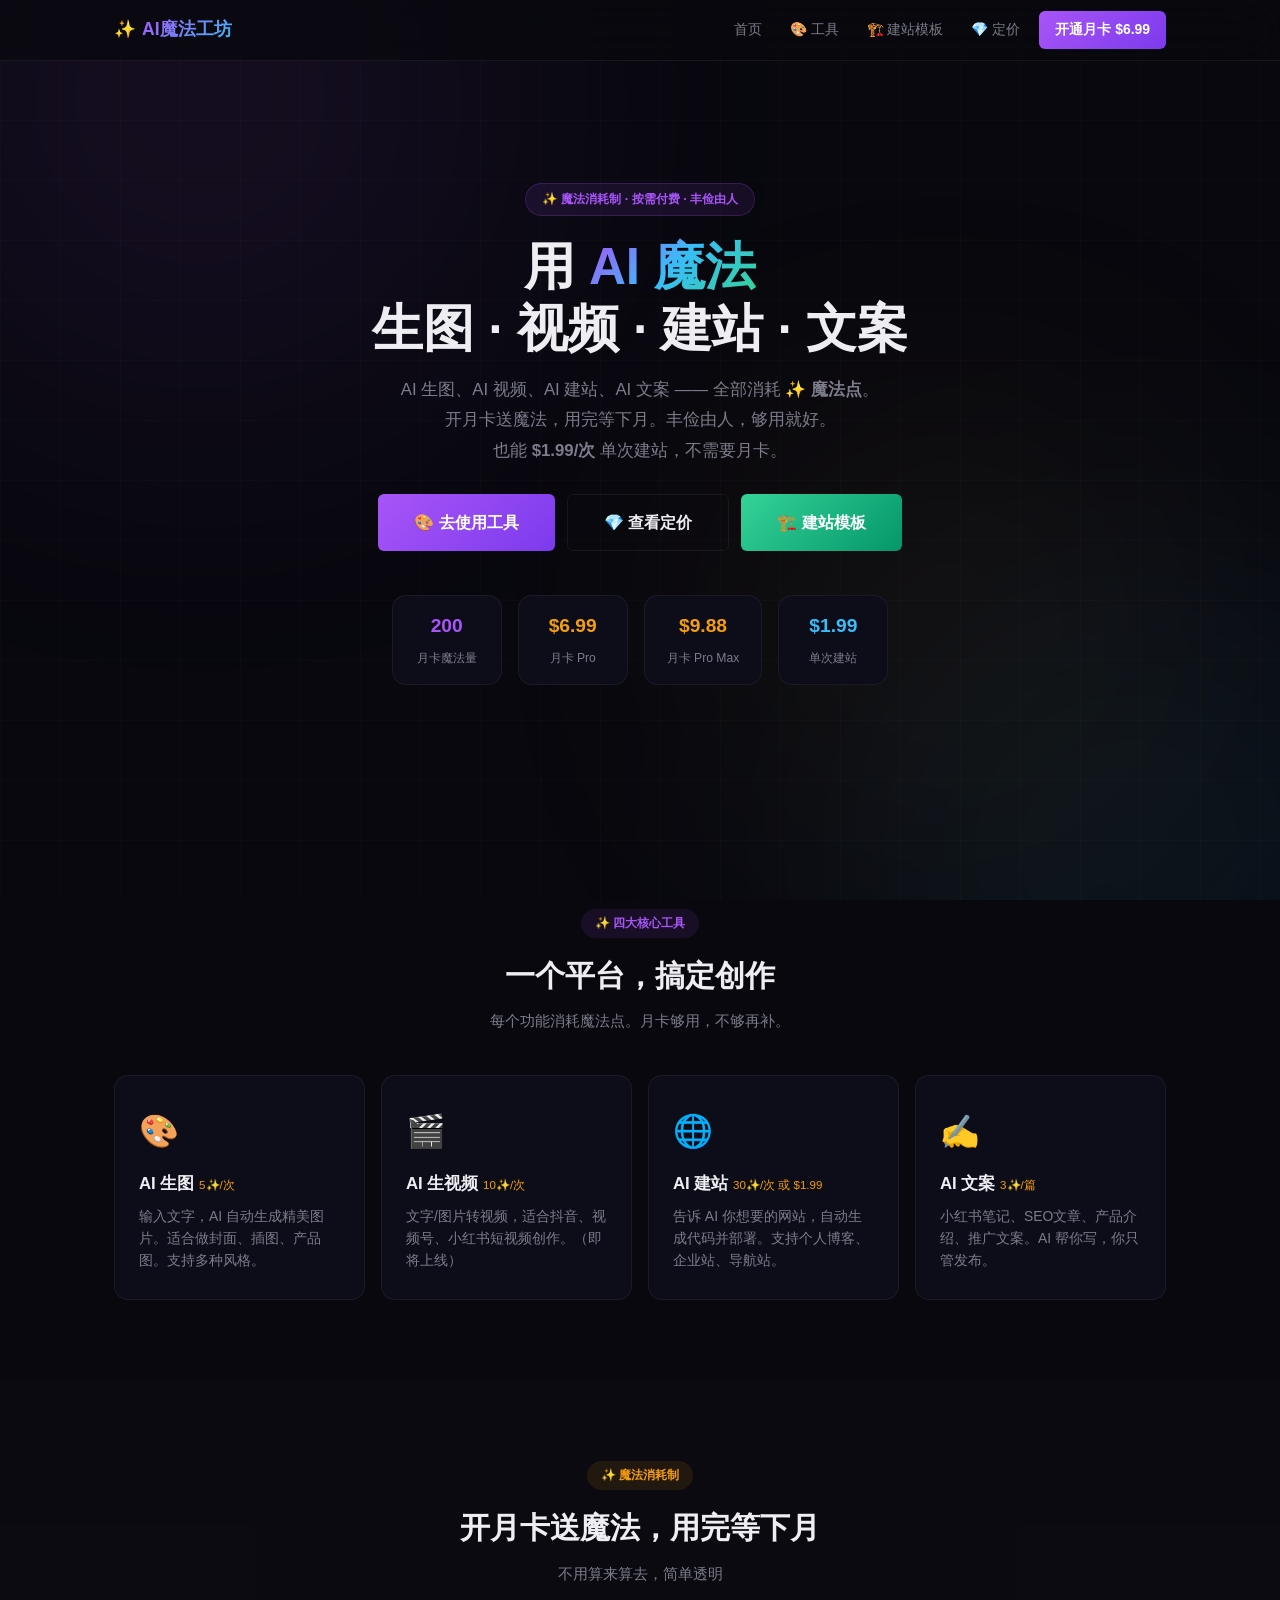
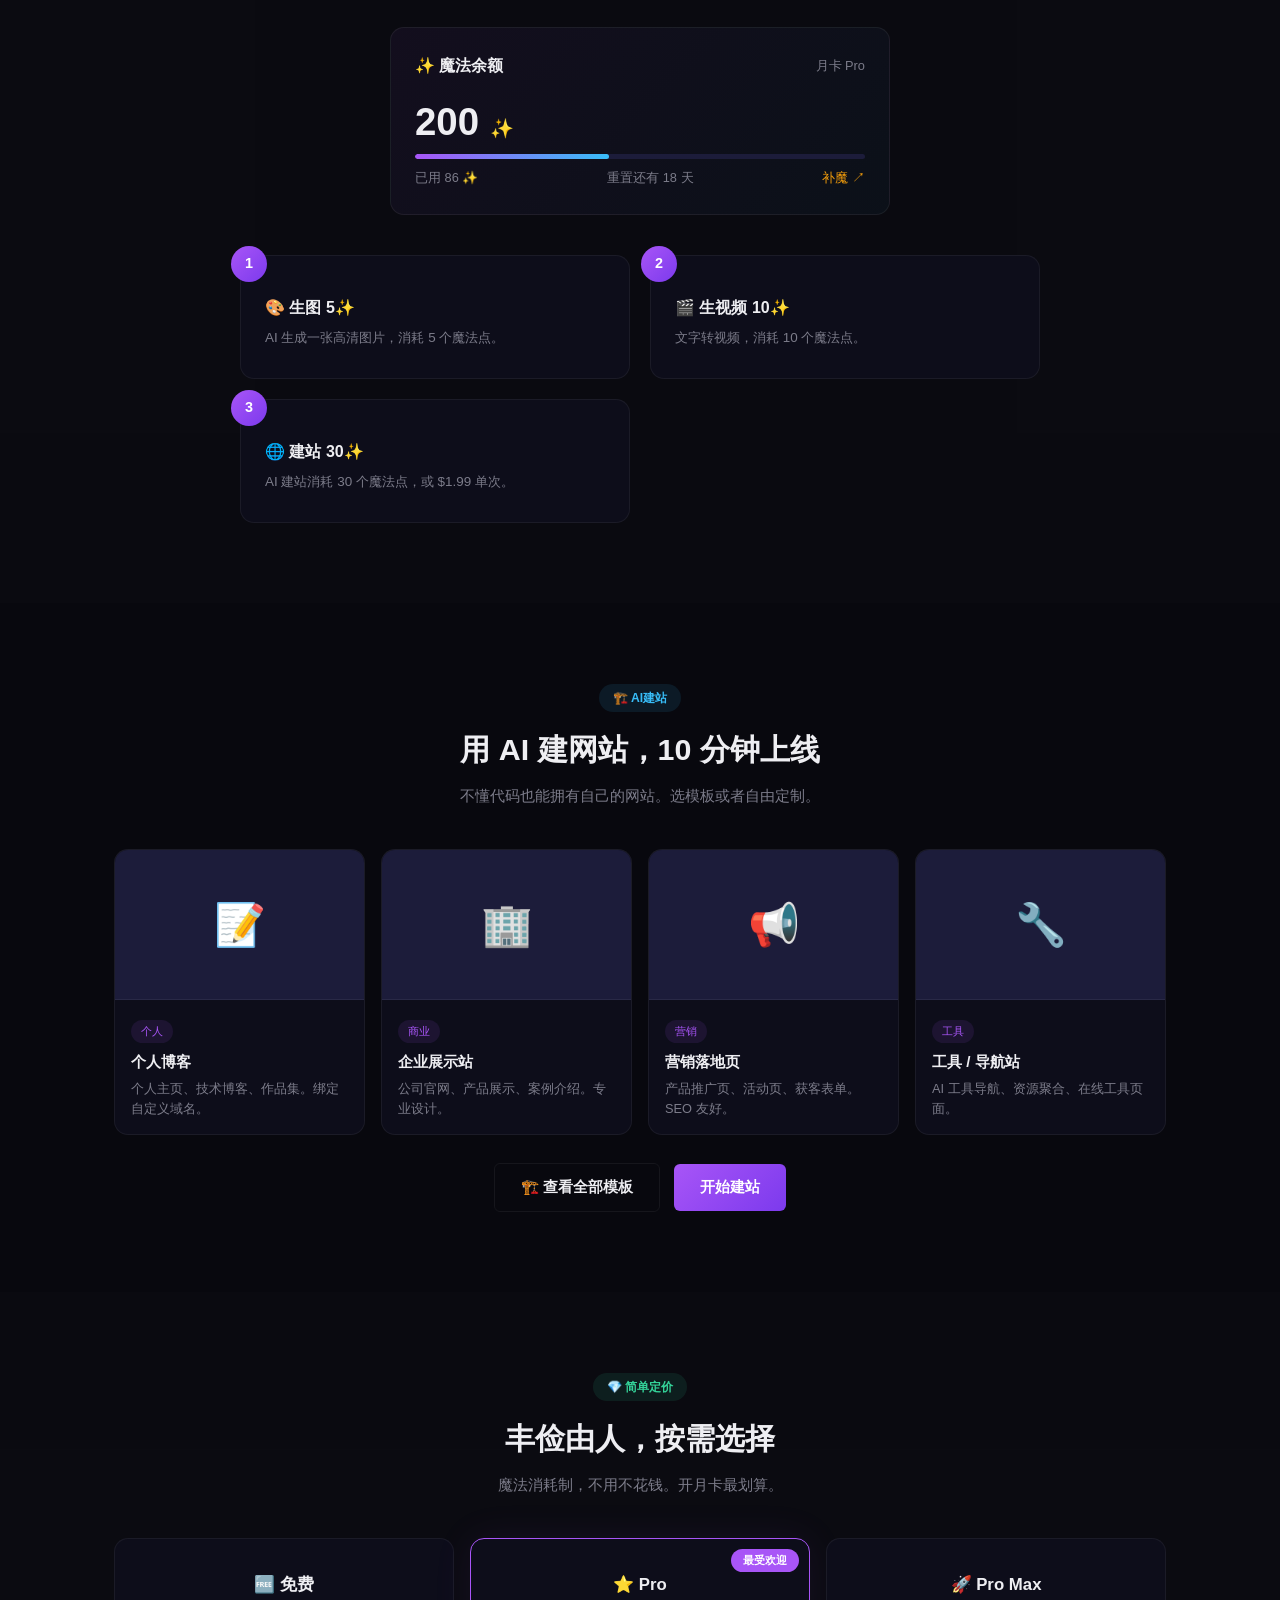
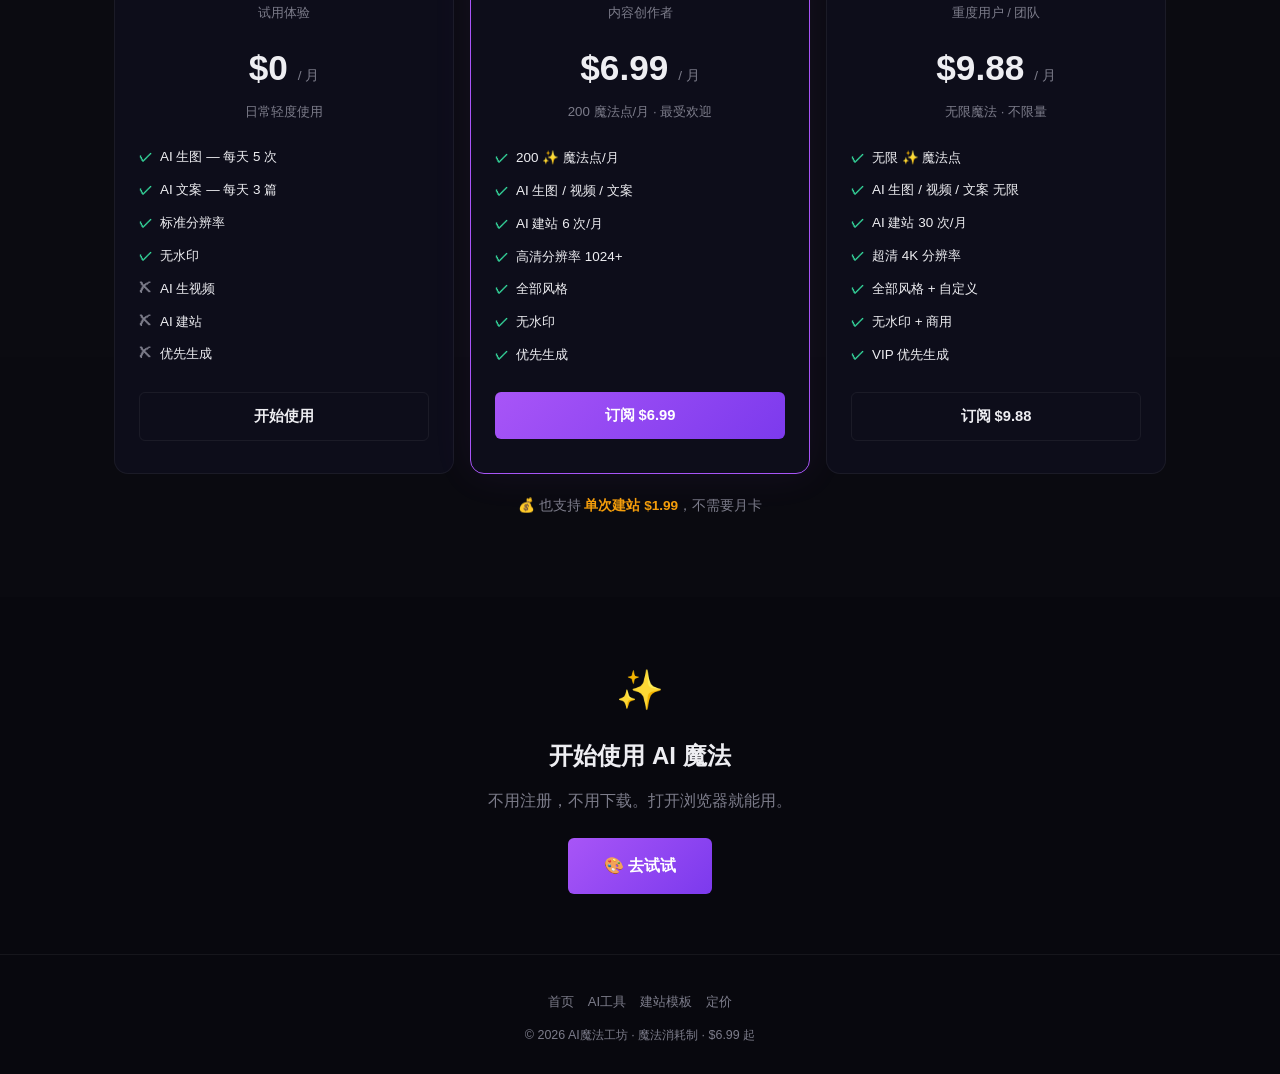
==== commit 695f5575: "🎯 重建成AI工具平台：生图/视频/建站/文案 + USD定价 + 模板展示" ====
--- a/index.html
+++ b/index.html
@@ -3,13 +3,13 @@
 <head>
 <meta charset="UTF-8" />
 <meta name="viewport" content="width=device-width, initial-scale=1.0" />
-<title>灵境建站 - 不懂代码？我帮你用AI建网站</title>
-<meta name="description" content="专业AI建站服务：个人网站、企业展示站、落地页、工具站。不懂代码也能拥有自己的网站，10分钟快速上线。" />
+<title>AI魔法工坊 — AI生图·AI视频·AI建站·AI文案 | 魔法消耗制</title>
+<meta name="description" content="AI魔法工坊：AI生图、AI视频、AI建站、AI文案一站式平台。魔法消耗制，月卡Pro只要$6.99。" />
 <link rel="stylesheet" href="style.css" />
 </head>
 <body>
 
-<div class="bg-layer">
+<div id="bg-layer">
   <div class="grid"></div>
   <div class="orb"></div>
   <div class="orb"></div>
@@ -19,15 +19,14 @@
 <!-- ===== Nav ===== -->
 <nav>
   <div class="w">
-    <a href="index.html" class="logo">🏗️ <span class="hl">灵境建站</span></a>
+    <a href="index.html" class="logo">✨ <span class="hl">AI魔法工坊</span></a>
     <button class="menu-btn" onclick="document.querySelector('.nav-links').classList.toggle('open')">☰</button>
     <div class="nav-links">
-      <a href="index.html">🏠 首页</a>
-      <a href="services.html">💼 建站服务</a>
-      <a href="pricing.html">💎 报价</a>
-      <a href="tutorial.html">📖 OpenClaw教程</a>
-      <a href="tools.html">🔧 在线工具</a>
-      <a href="contact.html" class="nav-cta">立即咨询</a>
+      <a href="index.html">首页</a>
+      <a href="tools.html">🎨 工具</a>
+      <a href="gallery.html">🏗️ 建站模板</a>
+      <a href="pricing.html">💎 定价</a>
+      <a href="pricing.html" class="nav-cta">开通月卡 $6.99</a>
     </div>
   </div>
 </nav>
@@ -35,163 +34,210 @@
 <!-- ===== Hero ===== -->
 <section class="hero">
   <div class="w">
-    <div style="margin-bottom:20px;font-size:2.6rem;">🏗️</div>
-    <h1>不会写代码？<br/>我帮你用 <span class="hl">AI 建网站</span></h1>
-    <p class="hero-p">
-      你只需要告诉我需求，我用 AI 工具（OpenClaw / ChatGPT / Claude）<br/>
-      帮你从零搭建一个完整的网站。<strong>不用你写一行代码</strong>。<br/>
-      个人博客 · 企业展示 · 落地页 · 工具站 · 电商 —— 都能做。
+    <div class="badge">✨ 魔法消耗制 · 按需付费 · 丰俭由人</div>
+    <h1>用 <span class="hl">AI 魔法</span><br/>生图 · 视频 · 建站 · 文案</h1>
+    <p>
+      AI 生图、AI 视频、AI 建站、AI 文案 —— 全部消耗 <strong>✨ 魔法点</strong>。<br/>
+      开月卡送魔法，用完等下月。丰俭由人，够用就好。<br/>
+      也能 <strong>$1.99/次</strong> 单次建站，不需要月卡。
     </p>
     <div class="hero-btns">
-      <a href="services.html" class="btn btn-primary">💼 查看建站服务</a>
-      <a href="tutorial.html" class="btn btn-green">📖 OpenClaw 建站教程</a>
-      <a href="contact.html" class="btn btn-outline">📞 免费咨询</a>
+      <a href="tools.html" class="btn btn-primary btn-lg">🎨 去使用工具</a>
+      <a href="pricing.html" class="btn btn-outline btn-lg">💎 查看定价</a>
+      <a href="gallery.html" class="btn btn-green btn-lg">🏗️ 建站模板</a>
     </div>
     <div class="hero-stats">
-      <div><span class="n">10分钟</span><span class="l">快速上线</span></div>
-      <div><span class="n">¥0起</span><span class="l">自己动手免费</span></div>
-      <div><span class="n">AI驱动</span><span class="l">OpenClaw等工具</span></div>
-      <div><span class="n">包上线</span><span class="l">不会代码也能做</span></div>
-    </div>
-  </div>
-</section>
-
-<!-- ===== Services ===== -->
-<section class="sec" id="services">
-  <div class="w">
-    <div style="text-align:center;">
-      <span class="section-tag">💼 我能做什么</span>
-      <h2 class="sec-title">用 AI 帮你建网站</h2>
-      <p class="sec-sub" style="margin:0 auto 40px;">不管你想做什么类型的网站，我都能用 AI 工具帮你实现</p>
-    </div>
-    <div class="g-4">
-      <div class="service-card">
-        <div class="sc-ico">📝</div>
-        <h3>个人博客</h3>
-        <p>个人主页、技术博客、作品集。绑定自定义域名，展示你的内容。</p>
-      </div>
-      <div class="service-card">
-        <div class="sc-ico">🏢</div>
-        <h3>企业展示站</h3>
-        <p>公司官网、产品展示、案例介绍。专业设计，提升品牌形象。</p>
-      </div>
-      <div class="service-card">
-        <div class="sc-ico">📢</div>
-        <h3>营销落地页</h3>
-        <p>产品推广页、活动页、获客页。快速上线，为你引流转化。</p>
-      </div>
-      <div class="service-card">
-        <div class="sc-ico">🔧</div>
-        <h3>工具 / 导航站</h3>
-        <p>AI 工具导航、资源聚合站、在线小工具。功能性网站统统能做。</p>
-      </div>
-    </div>
-  </div>
-</section>
-
-<!-- ===== How It Works ===== -->
+      <div><span class="n purple">200</span><span class="l">月卡魔法量</span></div>
+      <div><span class="n gold">$6.99</span><span class="l">月卡 Pro</span></div>
+      <div><span class="n gold">$9.88</span><span class="l">月卡 Pro Max</span></div>
+      <div><span class="n blue">$1.99</span><span class="l">单次建站</span></div>
+    </div>
+  </div>
+</section>
+
+<!-- ===== Features ===== -->
+<section class="sec">
+  <div class="w">
+    <div class="fade-in" style="text-align:center;">
+      <span class="tag tag-purple">✨ 四大核心工具</span>
+      <h2 class="sec-title">一个平台，搞定创作</h2>
+      <p class="sec-sub" style="margin:0 auto 40px;">每个功能消耗魔法点。月卡够用，不够再补。</p>
+    </div>
+    <div class="g-2">
+      <div class="feat-card fade-in delay-1">
+        <div class="ico">🎨</div>
+        <h3>AI 生图 <span class="cst">5✨/次</span></h3>
+        <p>输入文字，AI 自动生成精美图片。适合做封面、插图、产品图。支持多种风格。</p>
+      </div>
+      <div class="feat-card fade-in delay-2">
+        <div class="ico">🎬</div>
+        <h3>AI 生视频 <span class="cst">10✨/次</span></h3>
+        <p>文字/图片转视频，适合抖音、视频号、小红书短视频创作。（即将上线）</p>
+      </div>
+      <div class="feat-card fade-in delay-3">
+        <div class="ico">🌐</div>
+        <h3>AI 建站 <span class="cst">30✨/次 或 $1.99</span></h3>
+        <p>告诉 AI 你想要的网站，自动生成代码并部署。支持个人博客、企业站、导航站。</p>
+      </div>
+      <div class="feat-card fade-in delay-4">
+        <div class="ico">✍️</div>
+        <h3>AI 文案 <span class="cst">3✨/篇</span></h3>
+        <p>小红书笔记、SEO文章、产品介绍、推广文案。AI 帮你写，你只管发布。</p>
+      </div>
+    </div>
+  </div>
+</section>
+
+<!-- ===== Magic Points Demo ===== -->
 <section class="sec sec-alt">
   <div class="w">
-    <div style="text-align:center;">
-      <span class="section-tag gold">📖 合作流程</span>
-      <h2 class="sec-title">从想法到上线，三步搞定</h2>
-      <p class="sec-sub" style="margin:0 auto 40px;">你只需要告诉我需求，剩下的交给我</p>
-    </div>
-    <div class="steps">
-      <div class="step">
+    <div class="fade-in" style="text-align:center;">
+      <span class="tag tag-gold">✨ 魔法消耗制</span>
+      <h2 class="sec-title">开月卡送魔法，用完等下月</h2>
+      <p class="sec-sub" style="margin:0 auto 40px;">不用算来算去，简单透明</p>
+    </div>
+    <div class="magic-b" style="max-width:500px;margin:0 auto;">
+      <div class="mb-h">
+        <span style="font-weight:600;">✨ 魔法余额</span>
+        <span style="font-size:.8rem;color:var(--muted);">月卡 Pro</span>
+      </div>
+      <div class="mb-bal"><span id="magicCount">200</span> <span class="mb-l">✨</span></div>
+      <div class="mb-bar"><div class="mb-f" id="magicBar" style="width:43%;"></div></div>
+      <div class="mb-foot">
+        <span>已用 86 ✨</span>
+        <span>重置还有 <span id="resetDays">18</span> 天</span>
+        <span><a href="pricing.html" style="color:var(--gold);font-size:.82rem;">补魔 ↗</a></span>
+      </div>
+    </div>
+    <div class="g-3" style="margin-top:40px;max-width:800px;margin-left:auto;margin-right:auto;">
+      <div class="step fade-in delay-1">
         <div class="num">1</div>
-        <h3>📞 告诉我需求</h3>
-        <p>加微信/发消息，告诉我你想要什么类型的网站、什么风格、有什么功能需求。</p>
-      </div>
-      <div class="step">
+        <h3>🎨 生图 5✨</h3>
+        <p>AI 生成一张高清图片，消耗 5 个魔法点。</p>
+      </div>
+      <div class="step fade-in delay-2">
         <div class="num">2</div>
-        <h3>🤖 AI 建站</h3>
-        <p>我用 OpenClaw + AI 工具帮你把网站做出来，你随时可以看效果提修改意见。</p>
-      </div>
-      <div class="step">
+        <h3>🎬 生视频 10✨</h3>
+        <p>文字转视频，消耗 10 个魔法点。</p>
+      </div>
+      <div class="step fade-in delay-3">
         <div class="num">3</div>
-        <h3>🌐 部署上线</h3>
-        <p>绑定你的域名，推送上线。后续维护、更新也包在我身上。</p>
-      </div>
-    </div>
-    <div style="text-align:center;margin-top:32px;">
-      <a href="contact.html" class="btn btn-primary">📞 免费咨询 →</a>
-    </div>
-  </div>
-</section>
-
-<!-- ===== Tutorial Preview ===== -->
+        <h3>🌐 建站 30✨</h3>
+        <p>AI 建站消耗 30 个魔法点，或 $1.99 单次。</p>
+      </div>
+    </div>
+  </div>
+</section>
+
+<!-- ===== Templates Preview ===== -->
 <section class="sec">
   <div class="w">
-    <div style="text-align:center;">
-      <span class="section-tag">📖 免费教程</span>
-      <h2 class="sec-title">想自己动手？我教你</h2>
-      <p class="sec-sub" style="margin:0 auto 40px;">用 OpenClaw + AI 工具，不懂代码也能自己建站</p>
-    </div>
-    <div style="background:var(--surf);border:1px solid var(--bord);border-radius:var(--radius);padding:32px 24px;text-align:center;">
-      <div style="font-size:2.6rem;margin-bottom:16px;">🎓</div>
-      <h3 style="font-size:1.15rem;margin-bottom:12px;">OpenClaw 建站全流程教程</h3>
-      <p style="color:var(--muted);font-size:.9rem;max-width:500px;margin:0 auto 20px;">
-        从注册 GitHub 到用 OpenClaw 自动生成网站代码，再到部署上线绑定域名。<br/>
-        每一步都有图文说明，零基础也能学会。
-      </p>
-      <a href="tutorial.html" class="btn btn-green">📖 查看完整教程</a>
+    <div class="fade-in" style="text-align:center;">
+      <span class="tag tag-blue">🏗️ AI建站</span>
+      <h2 class="sec-title">用 AI 建网站，10 分钟上线</h2>
+      <p class="sec-sub" style="margin:0 auto 40px;">不懂代码也能拥有自己的网站。选模板或者自由定制。</p>
+    </div>
+    <div class="temp-grid">
+      <div class="temp-card fade-in delay-1">
+        <div class="tc-img">📝</div>
+        <div class="tc-body">
+          <span class="tc-tag">个人</span>
+          <h4>个人博客</h4>
+          <p>个人主页、技术博客、作品集。绑定自定义域名。</p>
+        </div>
+      </div>
+      <div class="temp-card fade-in delay-2">
+        <div class="tc-img">🏢</div>
+        <div class="tc-body">
+          <span class="tc-tag">商业</span>
+          <h4>企业展示站</h4>
+          <p>公司官网、产品展示、案例介绍。专业设计。</p>
+        </div>
+      </div>
+      <div class="temp-card fade-in delay-3">
+        <div class="tc-img">📢</div>
+        <div class="tc-body">
+          <span class="tc-tag">营销</span>
+          <h4>营销落地页</h4>
+          <p>产品推广页、活动页、获客表单。SEO 友好。</p>
+        </div>
+      </div>
+      <div class="temp-card fade-in delay-4">
+        <div class="tc-img">🔧</div>
+        <div class="tc-body">
+          <span class="tc-tag">工具</span>
+          <h4>工具 / 导航站</h4>
+          <p>AI 工具导航、资源聚合、在线工具页面。</p>
+        </div>
+      </div>
+    </div>
+    <div style="text-align:center;margin-top:28px;">
+      <a href="gallery.html" class="btn btn-outline">🏗️ 查看全部模板</a>
+      <a href="tools.html#jian-zhan" class="btn btn-primary" style="margin-left:10px;">开始建站</a>
     </div>
   </div>
 </section>
 
 <!-- ===== Pricing Preview ===== -->
-<section class="sec sec-alt" id="pricing">
-  <div class="w">
-    <div style="text-align:center;">
-      <span class="section-tag green">💎 透明报价</span>
-      <h2 class="sec-title">建站服务价格</h2>
-      <p class="sec-sub" style="margin:0 auto 40px;">丰俭由人，明码标价</p>
-    </div>
-    <div class="pricing-grid">
-      <div class="price-card">
-        <div class="p-name">🆓 自己动手</div>
-        <div class="p-sub">免费</div>
-        <div class="p-price">¥0</div>
-        <div class="p-desc">看看教程自己学，完全免费</div>
-        <ul class="p-list">
-          <li>OpenClaw 建站完整教程</li>
-          <li>GitHub Pages 部署教学</li>
-          <li>AI 生图工具免费使用</li>
-          <li>AI 文案工具免费使用</li>
-          <li>社群交流答疑</li>
+<section class="sec sec-alt">
+  <div class="w">
+    <div class="fade-in" style="text-align:center;">
+      <span class="tag tag-green">💎 简单定价</span>
+      <h2 class="sec-title">丰俭由人，按需选择</h2>
+      <p class="sec-sub" style="margin:0 auto 40px;">魔法消耗制，不用不花钱。开月卡最划算。</p>
+    </div>
+    <div class="p-grid">
+      <div class="p-card fade-in delay-1">
+        <div class="pn">🆓 免费</div>
+        <div class="ps">试用体验</div>
+        <div class="pp">$0 <span>/ 月</span></div>
+        <div class="pd">日常轻度使用</div>
+        <ul>
+          <li>AI 生图 — 每天 5 次</li>
+          <li>AI 文案 — 每天 3 篇</li>
+          <li>标准分辨率</li>
+          <li>无水印</li>
+          <li class="no">AI 生视频</li>
+          <li class="no">AI 建站</li>
+          <li class="no">优先生成</li>
         </ul>
-        <a href="tutorial.html" class="btn btn-outline btn-block">看教程</a>
-      </div>
-      <div class="price-card featured">
-        <div class="p-name">🚀 代建网站</div>
-        <div class="p-sub">最受欢迎</div>
-        <div class="p-price">¥199 <span>起/站</span></div>
-        <div class="p-desc">告诉我需求，我帮你建好上线</div>
-        <ul class="p-list">
-          <li>单页 / 多页网站任选</li>
-          <li>AI 设计 + 人工优化</li>
-          <li>响应式布局（手机+电脑）</li>
-          <li>GitHub Pages 部署上线</li>
-          <li>绑定自定义域名</li>
-          <li>7天免费修改</li>
+        <a href="tools.html" class="btn btn-outline btn-block">开始使用</a>
+      </div>
+      <div class="p-card featured fade-in delay-2">
+        <div class="pn">⭐ Pro</div>
+        <div class="ps">内容创作者</div>
+        <div class="pp">$6.99 <span>/ 月</span></div>
+        <div class="pd">200 魔法点/月 · 最受欢迎</div>
+        <ul>
+          <li>200 ✨ 魔法点/月</li>
+          <li>AI 生图 / 视频 / 文案</li>
+          <li>AI 建站 6 次/月</li>
+          <li>高清分辨率 1024+</li>
+          <li>全部风格</li>
+          <li>无水印</li>
+          <li>优先生成</li>
         </ul>
-        <a href="contact.html" class="btn btn-primary btn-block">立即下单</a>
-      </div>
-      <div class="price-card">
-        <div class="p-name">🎯 定制开发</div>
-        <div class="p-sub">复杂需求</div>
-        <div class="p-price">面议</div>
-        <div class="p-desc">需要更多功能或复杂交互</div>
-        <ul class="p-list">
-          <li>后台管理系统</li>
-          <li>数据库 / 用户系统</li>
-          <li>支付对接</li>
-          <li>API 集成</li>
-          <li>长期维护更新</li>
+        <a href="pricing.html" class="btn btn-primary btn-block">订阅 $6.99</a>
+      </div>
+      <div class="p-card fade-in delay-3">
+        <div class="pn">🚀 Pro Max</div>
+        <div class="ps">重度用户 / 团队</div>
+        <div class="pp">$9.88 <span>/ 月</span></div>
+        <div class="pd">无限魔法 · 不限量</div>
+        <ul>
+          <li>无限 ✨ 魔法点</li>
+          <li>AI 生图 / 视频 / 文案 无限</li>
+          <li>AI 建站 30 次/月</li>
+          <li>超清 4K 分辨率</li>
+          <li>全部风格 + 自定义</li>
+          <li>无水印 + 商用</li>
+          <li>VIP 优先生成</li>
         </ul>
-        <a href="contact.html" class="btn btn-outline btn-block">联系我</a>
-      </div>
+        <a href="pricing.html" class="btn btn-outline btn-block">订阅 $9.88</a>
+      </div>
+    </div>
+    <div style="text-align:center;margin-top:20px;">
+      <p style="color:var(--muted);font-size:.85rem;">💰 也支持 <strong style="color:var(--gold);">单次建站 $1.99</strong>，不需要月卡</p>
     </div>
   </div>
 </section>
@@ -199,31 +245,26 @@
 <!-- ===== CTA ===== -->
 <section class="sec" style="padding:60px 0;text-align:center;">
   <div class="w">
-    <div style="font-size:2.6rem;margin-bottom:16px;">💡</div>
-    <h2 style="font-size:clamp(1.2rem,2.5vw,1.6rem);margin-bottom:12px;">你有想法，我帮你实现</h2>
-    <p style="color:var(--muted);max-width:500px;margin:0 auto 24px;">
-      不管你是完全不懂代码的小白，还是想快速上线的创业者，我都能帮你。
-    </p>
-    <a href="contact.html" class="btn btn-primary">📞 免费咨询 · 聊聊你的需求</a>
-  </div>
-</section>
-
-<!-- ===== Footer ===== -->
+    <div style="font-size:2.4rem;margin-bottom:14px;">✨</div>
+    <h2 style="font-size:clamp(1.2rem,2.5vw,1.5rem);margin-bottom:10px;">开始使用 AI 魔法</h2>
+    <p style="color:var(--muted);max-width:460px;margin:0 auto 24px;">不用注册，不用下载。打开浏览器就能用。</p>
+    <a href="tools.html" class="btn btn-primary btn-lg">🎨 去试试</a>
+  </div>
+</section>
+
 <footer>
   <div class="w">
     <div class="fl">
       <a href="index.html">首页</a>
-      <a href="services.html">建站服务</a>
-      <a href="pricing.html">报价</a>
-      <a href="tutorial.html">OpenClaw教程</a>
-      <a href="tools.html">在线工具</a>
-      <a href="contact.html">联系我</a>
-    </div>
-    <p>© 2026 灵境建站 · 用 AI 帮不懂代码的人建网站</p>
+      <a href="tools.html">AI工具</a>
+      <a href="gallery.html">建站模板</a>
+      <a href="pricing.html">定价</a>
+    </div>
+    <p>© 2026 AI魔法工坊 · 魔法消耗制 · $6.99 起</p>
   </div>
 </footer>
 
-<div id="toast" class="toast"></div>
+<div class="toast" id="toast"></div>
 
 <script src="app.js"></script>
 </body>
--- a/style.css
+++ b/style.css
@@ -1,307 +1,350 @@
-/* ===== 灵境建站 v2.0 - 完整样式 ===== */
+/* ========================================
+   AI魔法工坊 — Complete Style Sheet
+   ======================================== */
 *,*::before,*::after{box-sizing:border-box;margin:0;padding:0}
 :root{
-  --bg:#0a0a12;
-  --surf:#111120;
-  --surf2:#191931;
-  --bord:rgba(255,255,255,.07);
-  --bord-h:rgba(99,102,241,.35);
+  --bg:#08080e;
+  --surf:#0d0d1a;
+  --surf2:#14142a;
+  --surf3:#1c1c3a;
+  --bord:rgba(255,255,255,.06);
+  --bord-h:rgba(168,85,247,.3);
   --txt:#eeeef2;
   --muted:#7c7c8a;
-  --accent:#6366f1;
-  --accent2:#4f46e5;
+  --purple:#a855f7;
+  --purple2:#7c3aed;
   --blue:#38bdf8;
   --gold:#f59e0b;
   --green:#34d399;
   --red:#ef4444;
   --radius:14px;
   --radius-sm:10px;
+  --radius-xs:6px;
 }
 html{scroll-behavior:smooth}
 body{
-  font-family:-apple-system,BlinkMacSystemFont,"SF Pro","Segoe UI",Roboto,sans-serif;
+  font-family:-apple-system,BlinkMacSystemFont,"SF Pro","Inter","Segoe UI",Roboto,sans-serif;
   background:var(--bg);color:var(--txt);line-height:1.7;overflow-x:hidden;
   -webkit-font-smoothing:antialiased;
 }
 a{text-decoration:none;color:inherit}
 img{max-width:100%;display:block}
-button,input,textarea{font:inherit;color:inherit}
-::selection{background:rgba(99,102,241,.35);color:#fff}
-
-::-webkit-scrollbar{width:5px}
-::-webkit-scrollbar-thumb{background:rgba(99,102,241,.2);border-radius:10px}
+button{cursor:pointer}
+::selection{background:rgba(168,85,247,.35);color:#fff}
+
+/* Scrollbar */
+::-webkit-scrollbar{width:4px}
+::-webkit-scrollbar-thumb{background:rgba(168,85,247,.2);border-radius:10px}
 
 /* ===== Background ===== */
-.bg-layer{position:fixed;inset:0;z-index:-1;pointer-events:none;overflow:hidden}
-.bg-layer .grid{
+#bg-layer{
+  position:fixed;inset:0;z-index:-1;pointer-events:none;overflow:hidden
+}
+#bg-layer .grid{
   position:absolute;inset:0;
-  background-image:linear-gradient(rgba(255,255,255,.02) 1px,transparent 1px),
-                   linear-gradient(90deg,rgba(255,255,255,.02) 1px,transparent 1px);
+  background-image:linear-gradient(rgba(255,255,255,.015) 1px,transparent 1px),
+                   linear-gradient(90deg,rgba(255,255,255,.015) 1px,transparent 1px);
   background-size:60px 60px;
 }
-.bg-layer .orb{
-  position:absolute;border-radius:50%;filter:blur(120px);opacity:.1;
-  animation:orbFloat 20s ease-in-out infinite;
-}
-.bg-layer .orb:nth-child(2){width:500px;height:500px;background:var(--accent);top:-100px;left:-100px;animation-delay:-5s}
-.bg-layer .orb:nth-child(3){width:400px;height:400px;background:var(--blue);bottom:-150px;right:-100px;animation-delay:-10s}
-.bg-layer .orb:nth-child(4){width:300px;height:300px;background:var(--green);top:40%;left:50%;animation-delay:-15s}
+.orb{
+  position:absolute;border-radius:50%;filter:blur(150px);opacity:.1;
+  animation:orbFloat 25s ease-in-out infinite;
+}
+.orb:nth-child(2){width:600px;height:600px;background:var(--purple);top:-200px;left:-100px;animation-delay:-5s}
+.orb:nth-child(3){width:500px;height:500px;background:var(--blue);bottom:-200px;right:-100px;animation-delay:-10s}
+.orb:nth-child(4){width:350px;height:350px;background:var(--gold);top:50%;left:60%;animation-delay:-15s}
 @keyframes orbFloat{
   0%,100%{transform:translate(0,0) scale(1)}
-  33%{transform:translate(60px,-40px) scale(1.1)}
-  66%{transform:translate(-30px,50px) scale(.9)}
+  33%{transform:translate(80px,-50px) scale(1.15)}
+  66%{transform:translate(-40px,60px) scale(.85)}
 }
 
 /* ===== Layout ===== */
-.w{max-width:1120px;margin:0 auto;padding:0 24px}
+.w{max-width:1100px;margin:0 auto;padding:0 24px}
 
 /* ===== Nav ===== */
 nav{
   position:fixed;top:0;left:0;right:0;z-index:100;
-  background:rgba(10,10,18,.75);backdrop-filter:blur(20px);-webkit-backdrop-filter:blur(20px);
+  background:rgba(8,8,14,.75);backdrop-filter:blur(24px);-webkit-backdrop-filter:blur(24px);
   border-bottom:1px solid var(--bord);
 }
-nav .w{display:flex;align-items:center;height:64px;gap:8px}
-.logo{font-size:1.15rem;font-weight:700;display:flex;align-items:center;gap:6px;flex-shrink:0}
-.logo .hl{background:linear-gradient(135deg,var(--accent),var(--blue));-webkit-background-clip:text;-webkit-text-fill-color:transparent}
-.nav-links{display:flex;align-items:center;gap:4px;margin-left:auto}
+nav .w{display:flex;align-items:center;height:60px;gap:6px}
+.logo{font-size:1.1rem;font-weight:700;display:flex;align-items:center;gap:6px}
+.logo .hl{background:linear-gradient(135deg,var(--purple),var(--blue));-webkit-background-clip:text;-webkit-text-fill-color:transparent}
+.nav-links{display:flex;align-items:center;gap:2px;margin-left:auto}
 .nav-links a{
-  padding:8px 14px;border-radius:var(--radius-sm);
-  font-size:.88rem;color:var(--muted);transition:.2s;white-space:nowrap;
+  padding:7px 13px;border-radius:var(--radius-xs);
+  font-size:.87rem;color:var(--muted);transition:.2s;white-space:nowrap;
 }
 .nav-links a:hover{color:var(--txt);background:rgba(255,255,255,.04)}
 .nav-cta{
-  background:linear-gradient(135deg,var(--accent),var(--accent2));color:#fff!important;
-  border-radius:var(--radius-sm);padding:8px 18px!important;font-weight:600;
-}
-.menu-btn{display:none;background:none;border:1px solid var(--bord);border-radius:var(--radius-sm);padding:8px 12px;cursor:pointer;font-size:1.2rem;margin-left:auto}
+  background:linear-gradient(135deg,var(--purple),var(--purple2));color:#fff!important;
+  border-radius:var(--radius-xs);padding:7px 16px!important;font-weight:600;
+  margin-left:4px;
+}
+.menu-btn{
+  display:none;background:none;border:1px solid var(--bord);border-radius:var(--radius-xs);
+  padding:7px 10px;cursor:pointer;font-size:1.2rem;margin-left:auto;
+}
 
 /* ===== Hero ===== */
-.hero{min-height:90vh;display:flex;align-items:center;padding:100px 0 60px}
-.hero .w{text-align:center;max-width:800px;margin:0 auto}
-.hero h1{font-size:clamp(2rem,5vw,3.4rem);font-weight:800;line-height:1.25;margin-bottom:16px}
-.hero h1 .hl{background:linear-gradient(135deg,var(--accent),var(--blue),var(--green));-webkit-background-clip:text;-webkit-text-fill-color:transparent}
-.hero-p{font-size:1.05rem;color:var(--muted);max-width:620px;margin:0 auto 28px;line-height:1.8}
-.hero-btns{display:flex;gap:12px;justify-content:center;flex-wrap:wrap;margin-bottom:40px}
-.hero-stats{display:flex;gap:20px;justify-content:center;flex-wrap:wrap}
-.hero-stats>div{background:var(--surf);border:1px solid var(--bord);border-radius:var(--radius);padding:14px 22px;min-width:110px}
-.hero-stats .n{display:block;font-size:1.3rem;font-weight:700;color:var(--accent)}
-.hero-stats .l{font-size:.78rem;color:var(--muted)}
+.hero{
+  min-height:92vh;display:flex;align-items:center;justify-content:center;
+  padding:100px 0 60px;
+}
+.hero .w{text-align:center;max-width:780px}
+.hero .badge{
+  display:inline-block;padding:5px 16px;border-radius:20px;
+  font-size:.78rem;font-weight:600;margin-bottom:20px;
+  background:rgba(168,85,247,.1);border:1px solid rgba(168,85,247,.2);color:var(--purple);
+}
+.hero h1{
+  font-size:clamp(2rem,4.8vw,3.2rem);font-weight:800;line-height:1.2;margin-bottom:16px;
+}
+.hero h1 .hl{background:linear-gradient(135deg,var(--purple),var(--blue),var(--green));-webkit-background-clip:text;-webkit-text-fill-color:transparent}
+.hero p{font-size:1.05rem;color:var(--muted);max-width:580px;margin:0 auto 28px;line-height:1.8}
+.hero-btns{display:flex;gap:12px;justify-content:center;flex-wrap:wrap;margin-bottom:44px}
+.hero-stats{display:flex;gap:16px;justify-content:center;flex-wrap:wrap}
+.hero-stats>div{
+  background:var(--surf);border:1px solid var(--bord);border-radius:var(--radius);
+  padding:14px 22px;min-width:110px;text-align:center;
+}
+.hero-stats .n{display:block;font-size:1.2rem;font-weight:700}
+.hero-stats .n.purple{color:var(--purple)}
+.hero-stats .n.gold{color:var(--gold)}
+.hero-stats .n.blue{color:var(--blue)}
+.hero-stats .n.green{color:var(--green)}
+.hero-stats .l{font-size:.76rem;color:var(--muted)}
 
 /* ===== Buttons ===== */
-.btn{display:inline-flex;align-items:center;gap:8px;padding:12px 28px;border-radius:var(--radius-sm);
-  font-weight:600;font-size:.93rem;transition:.25s;border:none;cursor:pointer}
-.btn-primary{background:linear-gradient(135deg,var(--accent),var(--accent2));color:#fff}
-.btn-primary:hover{transform:translateY(-2px);box-shadow:0 8px 30px rgba(99,102,241,.3)}
+.btn{
+  display:inline-flex;align-items:center;gap:8px;padding:11px 26px;
+  border-radius:var(--radius-xs);font-weight:600;font-size:.92rem;
+  transition:.25s;border:none;cursor:pointer;
+}
+.btn-primary{background:linear-gradient(135deg,var(--purple),var(--purple2));color:#fff}
+.btn-primary:hover{transform:translateY(-2px);box-shadow:0 8px 30px rgba(168,85,247,.25)}
 .btn-green{background:linear-gradient(135deg,var(--green),#059669);color:#fff}
-.btn-green:hover{transform:translateY(-2px);box-shadow:0 8px 30px rgba(52,211,153,.25)}
+.btn-green:hover{transform:translateY(-2px);box-shadow:0 8px 30px rgba(52,211,153,.2)}
 .btn-outline{background:transparent;border:1px solid var(--bord);color:var(--txt)}
-.btn-outline:hover{border-color:var(--accent);color:var(--accent);transform:translateY(-2px)}
-.btn-sm{padding:8px 18px;font-size:.82rem}
+.btn-outline:hover{border-color:var(--purple);color:var(--purple);transform:translateY(-2px)}
+.btn-sm{padding:7px 16px;font-size:.82rem}
 .btn-block{width:100%;justify-content:center}
+.btn-lg{padding:14px 36px;font-size:1rem}
 
 /* ===== Sections ===== */
 .sec{padding:80px 0}
-.sec-alt{background:rgba(255,255,255,.012)}
-.section-tag{
-  display:inline-block;padding:4px 14px;border-radius:20px;font-size:.78rem;font-weight:600;
-  background:rgba(99,102,241,.12);color:var(--accent);margin-bottom:12px;
-}
-.section-tag.gold{background:rgba(245,158,11,.12);color:var(--gold)}
-.section-tag.green{background:rgba(52,211,153,.12);color:var(--green)}
-.sec-title{font-size:clamp(1.4rem,3vw,2rem);font-weight:700;margin-bottom:12px}
-.sec-sub{color:var(--muted);font-size:.95rem;margin-bottom:40px;max-width:600px}
+.sec-alt{background:rgba(255,255,255,.01)}
+.tag{
+  display:inline-block;padding:4px 14px;border-radius:20px;
+  font-size:.76rem;font-weight:600;margin-bottom:12px;
+}
+.tag-purple{background:rgba(168,85,247,.1);color:var(--purple)}
+.tag-gold{background:rgba(245,158,11,.1);color:var(--gold)}
+.tag-green{background:rgba(52,211,153,.1);color:var(--green)}
+.tag-blue{background:rgba(56,189,248,.1);color:var(--blue)}
+.sec-title{
+  font-size:clamp(1.4rem,2.8vw,1.9rem);font-weight:700;margin-bottom:8px;
+}
+.sec-sub{color:var(--muted);font-size:.93rem;margin-bottom:40px;max-width:520px}
 
 /* ===== Grid ===== */
 .g-2{display:grid;grid-template-columns:repeat(auto-fit,minmax(240px,1fr));gap:16px}
 .g-3{display:grid;grid-template-columns:repeat(auto-fit,minmax(280px,1fr));gap:20px}
-.g-4{display:grid;grid-template-columns:repeat(auto-fit,minmax(200px,1fr));gap:16px}
-
-/* ===== Feature Cards ===== */
+.g-4{display:grid;grid-template-columns:repeat(auto-fit,minmax(220px,1fr));gap:16px}
+
+/* ===== Feature Card ===== */
 .feat-card{
   background:var(--surf);border:1px solid var(--bord);border-radius:var(--radius);
-  padding:28px 24px;transition:.3s;cursor:pointer;position:relative;overflow:hidden;
-}
-.feat-card::before{content:'';position:absolute;top:0;left:0;right:0;height:2px;background:linear-gradient(90deg,transparent,var(--accent),transparent);opacity:0;transition:.3s}
-.feat-card:hover{transform:translateY(-4px);border-color:var(--bord-h);box-shadow:0 12px 40px rgba(99,102,241,.08)}
+  padding:28px 24px;transition:.3s;position:relative;overflow:hidden;
+}
+.feat-card::before{
+  content:'';position:absolute;top:0;left:0;right:0;height:2px;
+  background:linear-gradient(90deg,transparent,var(--purple),transparent);
+  opacity:0;transition:.3s;
+}
+.feat-card:hover{
+  transform:translateY(-4px);border-color:var(--bord-h);
+  box-shadow:0 12px 40px rgba(168,85,247,.06);
+}
 .feat-card:hover::before{opacity:1}
-.feat-card .ico{font-size:2rem;margin-bottom:14px}
-.feat-card h3{font-size:1.05rem;font-weight:600;margin-bottom:8px}
-.feat-card p{font-size:.88rem;color:var(--muted);line-height:1.6}
-.feat-link{display:inline-block;margin-top:14px;font-size:.85rem;color:var(--accent);font-weight:500}
+.feat-card .ico{font-size:2rem;margin-bottom:12px}
+.feat-card h3{font-size:1.05rem;font-weight:600;margin-bottom:6px}
+.feat-card h3 .cst{color:var(--gold);font-size:.72rem;font-weight:400}
+.feat-card p{font-size:.87rem;color:var(--muted);line-height:1.6}
 
 /* ===== Card ===== */
 .card{
-  background:var(--surf);border:1px solid var(--bord);border-radius:var(--radius);
-  padding:24px;transition:.3s;
-}
-.card:hover{border-color:var(--bord-h)}
+  background:var(--surf);border:1px solid var(--bord);
+  border-radius:var(--radius);padding:24px;transition:.3s;
+}
 
 /* ===== Steps ===== */
-.steps{display:grid;grid-template-columns:repeat(auto-fit,minmax(200px,1fr));gap:20px}
+.steps{display:grid;grid-template-columns:repeat(auto-fit,minmax(190px,1fr));gap:16px}
 .step{
-  background:var(--surf);border:1px solid var(--bord);border-radius:var(--radius);padding:28px 24px;position:relative
+  background:var(--surf);border:1px solid var(--bord);border-radius:var(--radius);
+  padding:28px 24px;position:relative;
 }
 .step .num{
   position:absolute;top:-10px;left:-10px;width:36px;height:36px;border-radius:50%;
-  background:linear-gradient(135deg,var(--accent),var(--accent2));
-  display:flex;align-items:center;justify-content:center;font-weight:700;font-size:.9rem;color:#fff;
-}
-.step h3{font-size:1rem;margin:12px 0 8px;font-weight:600}
-.step p{font-size:.85rem;color:var(--muted)}
+  background:linear-gradient(135deg,var(--purple),var(--purple2));
+  display:flex;align-items:center;justify-content:center;
+  font-weight:700;font-size:.9rem;color:#fff;
+}
+.step h3{font-size:1rem;font-weight:600;margin:10px 0 6px}
+.step p{font-size:.84rem;color:var(--muted)}
 
 /* ===== Pricing ===== */
-.pricing-grid{display:grid;grid-template-columns:repeat(auto-fit,minmax(260px,1fr));gap:20px}
-.price-card{
+.p-grid{display:grid;grid-template-columns:repeat(auto-fit,minmax(240px,1fr));gap:16px}
+.p-card{
   background:var(--surf);border:1px solid var(--bord);border-radius:var(--radius);
   padding:32px 24px;text-align:center;transition:.3s;position:relative;
 }
-.price-card.featured{
-  border-color:var(--accent);transform:scale(1.03);
-  box-shadow:0 0 40px rgba(99,102,241,.1);
-}
-.price-card.featured::before{content:'推荐';position:absolute;top:12px;right:12px;padding:2px 12px;border-radius:12px;font-size:.72rem;font-weight:600;background:var(--accent);color:#fff}
-.price-card:hover{transform:translateY(-4px);border-color:var(--bord-h)}
-.price-card.featured:hover{transform:scale(1.03) translateY(-4px)}
-.price-card .p-name{font-size:1.1rem;font-weight:600;margin-bottom:4px}
-.price-card .p-sub{font-size:.82rem;color:var(--muted);margin-bottom:16px}
-.price-card .p-price{font-size:2rem;font-weight:800;margin-bottom:4px}
-.price-card .p-price span{font-size:.8rem;font-weight:400;color:var(--muted)}
-.price-card .p-desc{font-size:.85rem;color:var(--muted);margin-bottom:16px}
-.price-card .p-list{list-style:none;text-align:left;font-size:.85rem;margin-bottom:20px}
-.price-card .p-list li{padding:5px 0;display:flex;align-items:center;gap:8px}
-.price-card .p-list li::before{content:'✓';color:var(--green);font-weight:700}
-.price-card .p-list li.no::before{content:'✗';color:var(--muted)}
-
-/* ===== Tools ===== */
-.gen-area{display:grid;grid-template-columns:1fr 1fr;gap:20px;margin-bottom:20px}
+.p-card.featured{
+  border-color:var(--purple);
+  box-shadow:0 0 40px rgba(168,85,247,.08);
+}
+.p-card.featured::before{
+  content:'最受欢迎';position:absolute;top:10px;right:10px;
+  padding:2px 12px;border-radius:12px;font-size:.7rem;font-weight:600;
+  background:var(--purple);color:#fff;
+}
+.p-card:hover{transform:translateY(-4px);border-color:var(--bord-h)}
+.p-card.featured:hover{transform:translateY(-4px)}
+.p-card .pn{font-size:1.05rem;font-weight:600;margin-bottom:2px}
+.p-card .ps{font-size:.8rem;color:var(--muted);margin-bottom:14px}
+.p-card .pp{font-size:2.2rem;font-weight:800;margin-bottom:4px}
+.p-card .pp span{font-size:.85rem;font-weight:400;color:var(--muted)}
+.p-card .pd{font-size:.83rem;color:var(--muted);margin-bottom:18px}
+.p-card ul{list-style:none;text-align:left;font-size:.84rem;margin-bottom:20px}
+.p-card ul li{padding:5px 0;display:flex;align-items:center;gap:8px}
+.p-card ul li::before{content:'✓';color:var(--green);font-weight:700}
+.p-card ul li.no::before{content:'✗';color:var(--muted)}
+
+/* ===== Magic Board ===== */
+.magic-b{
+  background:linear-gradient(135deg,rgba(168,85,247,.06),rgba(56,189,248,.04));
+  border:1px solid var(--bord);border-radius:var(--radius);padding:24px;margin-bottom:40px;
+}
+.mb-h{display:flex;justify-content:space-between;align-items:center;margin-bottom:10px}
+.mb-bal{font-size:2.4rem;font-weight:800}
+.mb-bal .mb-l{font-size:1.2rem;color:var(--gold)}
+.mb-bar{height:5px;background:var(--surf3);border-radius:3px;overflow:hidden;margin-bottom:8px}
+.mb-f{height:100%;background:linear-gradient(90deg,var(--purple),var(--blue));border-radius:3px;transition:width .5s}
+.mb-foot{display:flex;justify-content:space-between;font-size:.8rem;color:var(--muted)}
+
+/* ===== Tools Layout ===== */
+.gen-area{display:grid;grid-template-columns:1fr 1fr;gap:20px;margin-bottom:16px}
 @media(max-width:720px){.gen-area{grid-template-columns:1fr}}
 .gen-box textarea,.gen-box input{
-  width:100%;padding:12px 16px;background:var(--surf2);border:1px solid var(--bord);
-  border-radius:var(--radius-sm);color:var(--txt);font-size:.92rem;resize:vertical;
+  width:100%;padding:11px 15px;background:var(--surf2);border:1px solid var(--bord);
+  border-radius:var(--radius-sm);color:var(--txt);font-size:.9rem;resize:vertical;
   transition:.2s;outline:none;
 }
-.gen-box textarea:focus,.gen-box input:focus{border-color:var(--accent);box-shadow:0 0 0 3px rgba(99,102,241,.12)}
-.gen-box textarea{min-height:80px}
-.gen-box label{display:block;font-size:.88rem;font-weight:500;margin-bottom:6px;color:var(--txt)}
+.gen-box textarea:focus,.gen-box input:focus{border-color:var(--purple);box-shadow:0 0 0 3px rgba(168,85,247,.1)}
+.gen-box textarea{min-height:70px}
+.gen-box label{display:block;font-size:.86rem;font-weight:500;margin-bottom:5px;color:var(--txt)}
 .gen-result{
   background:var(--surf2);border:1px solid var(--bord);border-radius:var(--radius);
   min-height:300px;display:flex;align-items:center;justify-content:center;
-  color:var(--muted);font-size:.9rem;overflow:hidden;position:relative;
+  color:var(--muted);font-size:.88rem;overflow:hidden;position:relative;
 }
 .gen-result img{width:100%;height:auto;max-height:400px;object-fit:contain;border-radius:var(--radius)}
 .gen-result .placeholder{text-align:center;padding:20px}
-.gen-result .placeholder .big-ico{font-size:3rem;margin-bottom:12px;display:block}
-.gen-result .loading{position:absolute;inset:0;display:flex;flex-direction:column;align-items:center;justify-content:center;background:rgba(10,10,18,.85);gap:12px;z-index:2}
-.gen-result .loading .spinner{width:36px;height:36px;border:3px solid var(--bord);border-top-color:var(--accent);border-radius:50%;animation:spin .8s linear infinite}
+.gen-result .placeholder .ico{font-size:3rem;margin-bottom:10px;display:block}
+.gen-result .loading{
+  position:absolute;inset:0;display:flex;flex-direction:column;
+  align-items:center;justify-content:center;background:rgba(8,8,14,.85);gap:10px;z-index:2;
+}
+.gen-result .loading .spinner{
+  width:32px;height:32px;border:3px solid var(--bord);
+  border-top-color:var(--purple);border-radius:50%;animation:spin .8s linear infinite;
+}
 @keyframes spin{to{transform:rotate(360deg)}}
 .gen-result .loading span{font-size:.82rem;color:var(--muted)}
-.style-options{display:flex;flex-wrap:wrap;gap:8px;margin-bottom:14px}
+.style-options{display:flex;flex-wrap:wrap;gap:6px;margin-bottom:12px}
 .style-options button{
-  padding:6px 16px;border-radius:20px;border:1px solid var(--bord);background:transparent;
-  font-size:.8rem;color:var(--muted);cursor:pointer;transition:.2s;
-}
-.style-options button:hover{border-color:var(--accent);color:var(--accent)}
-.style-options button.active{background:rgba(99,102,241,.15);border-color:var(--accent);color:var(--accent)}
+  padding:5px 14px;border-radius:20px;border:1px solid var(--bord);background:transparent;
+  font-size:.78rem;color:var(--muted);cursor:pointer;transition:.2s;
+}
+.style-options button:hover{border-color:var(--purple);color:var(--purple)}
+.style-options button.active{background:rgba(168,85,247,.12);border-color:var(--purple);color:var(--purple)}
+
+/* ===== Tool Section ===== */
+.tool-sec{margin-bottom:36px}
+.tool-sec h3{font-size:1.15rem;font-weight:600;margin-bottom:14px;display:flex;align-items:center;gap:8px}
+.tool-sec h3 .badge{
+  border-radius:20px;padding:2px 10px;font-size:.68rem;font-weight:500;
+}
+.badge-free{background:rgba(52,211,153,.12);color:var(--green)}
+.badge-soon{background:rgba(245,158,11,.12);color:var(--gold)}
+
+/* ===== Template Gallery ===== */
+.temp-grid{display:grid;grid-template-columns:repeat(auto-fill,minmax(240px,1fr));gap:16px}
+.temp-card{
+  background:var(--surf);border:1px solid var(--bord);border-radius:var(--radius);
+  overflow:hidden;transition:.3s;
+}
+.temp-card:hover{transform:translateY(-4px);border-color:var(--bord-h)}
+.temp-card .tc-img{
+  height:150px;background:var(--surf3);
+  display:flex;align-items:center;justify-content:center;
+  font-size:2.6rem;border-bottom:1px solid var(--bord);
+}
+.temp-card .tc-body{padding:16px}
+.temp-card .tc-tag{
+  display:inline-block;padding:2px 10px;border-radius:12px;
+  font-size:.7rem;font-weight:500;background:rgba(168,85,247,.1);
+  color:var(--purple);margin-bottom:6px;
+}
+.temp-card h4{font-size:.95rem;font-weight:600;margin-bottom:4px}
+.temp-card p{font-size:.8rem;color:var(--muted);line-height:1.5}
 
 /* ===== Page Header ===== */
-.page-header{padding-top:100px;padding-bottom:40px;text-align:center}
-.page-title{font-size:clamp(1.5rem,3.5vw,2.4rem);font-weight:700;margin-bottom:12px}
-.page-sub{color:var(--muted);font-size:.95rem;max-width:600px;margin:0 auto}
-
-/* ===== Contact Form ===== */
-.contact-form{max-width:560px;margin:0 auto}
-.contact-form .field{margin-bottom:16px}
-.contact-form label{display:block;font-size:.88rem;font-weight:500;margin-bottom:6px}
-.contact-form input,.contact-form select,.contact-form textarea{
-  width:100%;padding:12px 16px;background:var(--surf2);border:1px solid var(--bord);
-  border-radius:var(--radius-sm);color:var(--txt);font-size:.92rem;outline:none;transition:.2s;
-}
-.contact-form input:focus,.contact-form select:focus,.contact-form textarea:focus{
-  border-color:var(--accent);box-shadow:0 0 0 3px rgba(99,102,241,.12)
-}
-.contact-form textarea{min-height:100px;resize:vertical}
-
-/* ===== Tutorial Code Block ===== */
-.code-block{
-  background:var(--surf2);border:1px solid var(--bord);border-radius:var(--radius-sm);
-  padding:16px;font-family:"SF Mono","Fira Code",monospace;font-size:.82rem;
-  line-height:1.7;overflow-x:auto;color:var(--txt);
-}
-.code-block .cmt{color:#6b7280}
-.code-block .kwd{color:var(--accent)}
-.code-block .str{color:var(--green)}
-.code-block .num{color:var(--gold)}
-.warn-box{
-  background:rgba(245,158,11,.08);border:1px solid rgba(245,158,11,.2);
-  border-radius:var(--radius-sm);padding:14px 16px;font-size:.85rem;color:var(--gold);
-  margin-bottom:16px;
-}
-.info-box{
-  background:rgba(56,189,248,.08);border:1px solid rgba(56,189,248,.2);
-  border-radius:var(--radius-sm);padding:14px 16px;font-size:.85rem;color:var(--blue);
-  margin-bottom:16px;
-}
-
-/* ===== Video Embed ===== */
-.video-wrapper{
-  position:relative;padding-bottom:56.25%;height:0;overflow:hidden;
-  border-radius:var(--radius-sm);margin-bottom:16px;background:var(--surf2);
-}
-.video-wrapper iframe{position:absolute;top:0;left:0;width:100%;height:100%;border:none}
-
-/* ===== Testimonials ===== */
-.testimonial{
-  background:var(--surf);border:1px solid var(--bord);border-radius:var(--radius);
-  padding:24px;text-align:center;
-}
-.testimonial .quote{font-size:.9rem;color:var(--muted);line-height:1.8;margin-bottom:16px;font-style:italic}
-.testimonial .author{font-size:.88rem;font-weight:600}
-.testimonial .role{font-size:.78rem;color:var(--muted)}
-
-/* ===== Services ===== */
-.service-card{
-  background:var(--surf);border:1px solid var(--bord);border-radius:var(--radius);
-  padding:32px 24px;text-align:center;transition:.3s;
-}
-.service-card:hover{transform:translateY(-4px);border-color:var(--bord-h)}
-.service-card .sc-ico{font-size:2.6rem;margin-bottom:16px}
-.service-card h3{font-size:1.1rem;margin-bottom:8px}
-.service-card p{font-size:.88rem;color:var(--muted);margin-bottom:16px;line-height:1.6}
-
-/* ===== Footer ===== */
-footer{
-  border-top:1px solid var(--bord);padding:40px 0 30px;text-align:center;
-}
-footer .fl{display:flex;gap:16px;justify-content:center;flex-wrap:wrap;margin-bottom:16px}
-footer .fl a{font-size:.85rem;color:var(--muted);transition:.2s}
-footer .fl a:hover{color:var(--accent)}
-footer p{font-size:.8rem;color:var(--muted)}
+.page-h{padding-top:96px;padding-bottom:36px;text-align:center}
+.page-t{font-size:clamp(1.4rem,3vw,2.2rem);font-weight:700;margin-bottom:10px}
+.page-s{color:var(--muted);font-size:.93rem;max-width:560px;margin:0 auto}
 
 /* ===== Toast ===== */
 .toast{
   position:fixed;bottom:24px;left:50%;transform:translateX(-50%) translateY(100px);
-  background:var(--surf2);border:1px solid var(--bord);border-radius:var(--radius-sm);
-  padding:12px 24px;font-size:.9rem;opacity:0;transition:.4s;z-index:200;
+  background:var(--surf3);border:1px solid var(--bord);border-radius:var(--radius-sm);
+  padding:12px 24px;font-size:.87rem;opacity:0;transition:.4s;z-index:200;
   backdrop-filter:blur(12px);pointer-events:none;
 }
 .toast.show{opacity:1;transform:translateX(-50%) translateY(0)}
+
+/* ===== Footer ===== */
+footer{
+  border-top:1px solid var(--bord);padding:36px 0 28px;text-align:center;
+}
+footer .fl{display:flex;gap:14px;justify-content:center;flex-wrap:wrap;margin-bottom:12px}
+footer .fl a{font-size:.82rem;color:var(--muted);transition:.2s}
+footer .fl a:hover{color:var(--purple)}
+footer p{font-size:.78rem;color:var(--muted)}
 
 /* ===== Mobile ===== */
 @media(max-width:768px){
-  nav .w{height:56px}
+  nav .w{height:52px}
   .menu-btn{display:block}
   .nav-links{
-    display:none;position:absolute;top:56px;left:0;right:0;
-    background:rgba(10,10,18,.95);backdrop-filter:blur(20px);
-    border-bottom:1px solid var(--bord);padding:12px;flex-direction:column;
+    display:none;position:absolute;top:52px;left:0;right:0;
+    background:rgba(8,8,14,.96);backdrop-filter:blur(20px);
+    border-bottom:1px solid var(--bord);padding:12px;flex-direction:column;gap:4px;
   }
   .nav-links.open{display:flex}
-  .hero h1{font-size:1.7rem}
-  .hero{padding:80px 0 40px}
+  .hero h1{font-size:1.6rem}
+  .hero{padding:76px 0 36px}
   .sec{padding:50px 0}
   .hero-stats{gap:10px}
   .hero-stats>div{padding:10px 14px;min-width:80px}
-  .price-card.featured{transform:none}
-  .page-header{padding-top:80px}
-}
+  .page-h{padding-top:72px}
+}
+
+/* ===== Animations ===== */
+.fade-in{opacity:0;transform:translateY(20px);animation:fadeIn .6s ease forwards}
+@keyframes fadeIn{to{opacity:1;transform:translateY(0)}}
+.delay-1{animation-delay:.1s}
+.delay-2{animation-delay:.2s}
+.delay-3{animation-delay:.3s}
+.delay-4{animation-delay:.4s}
